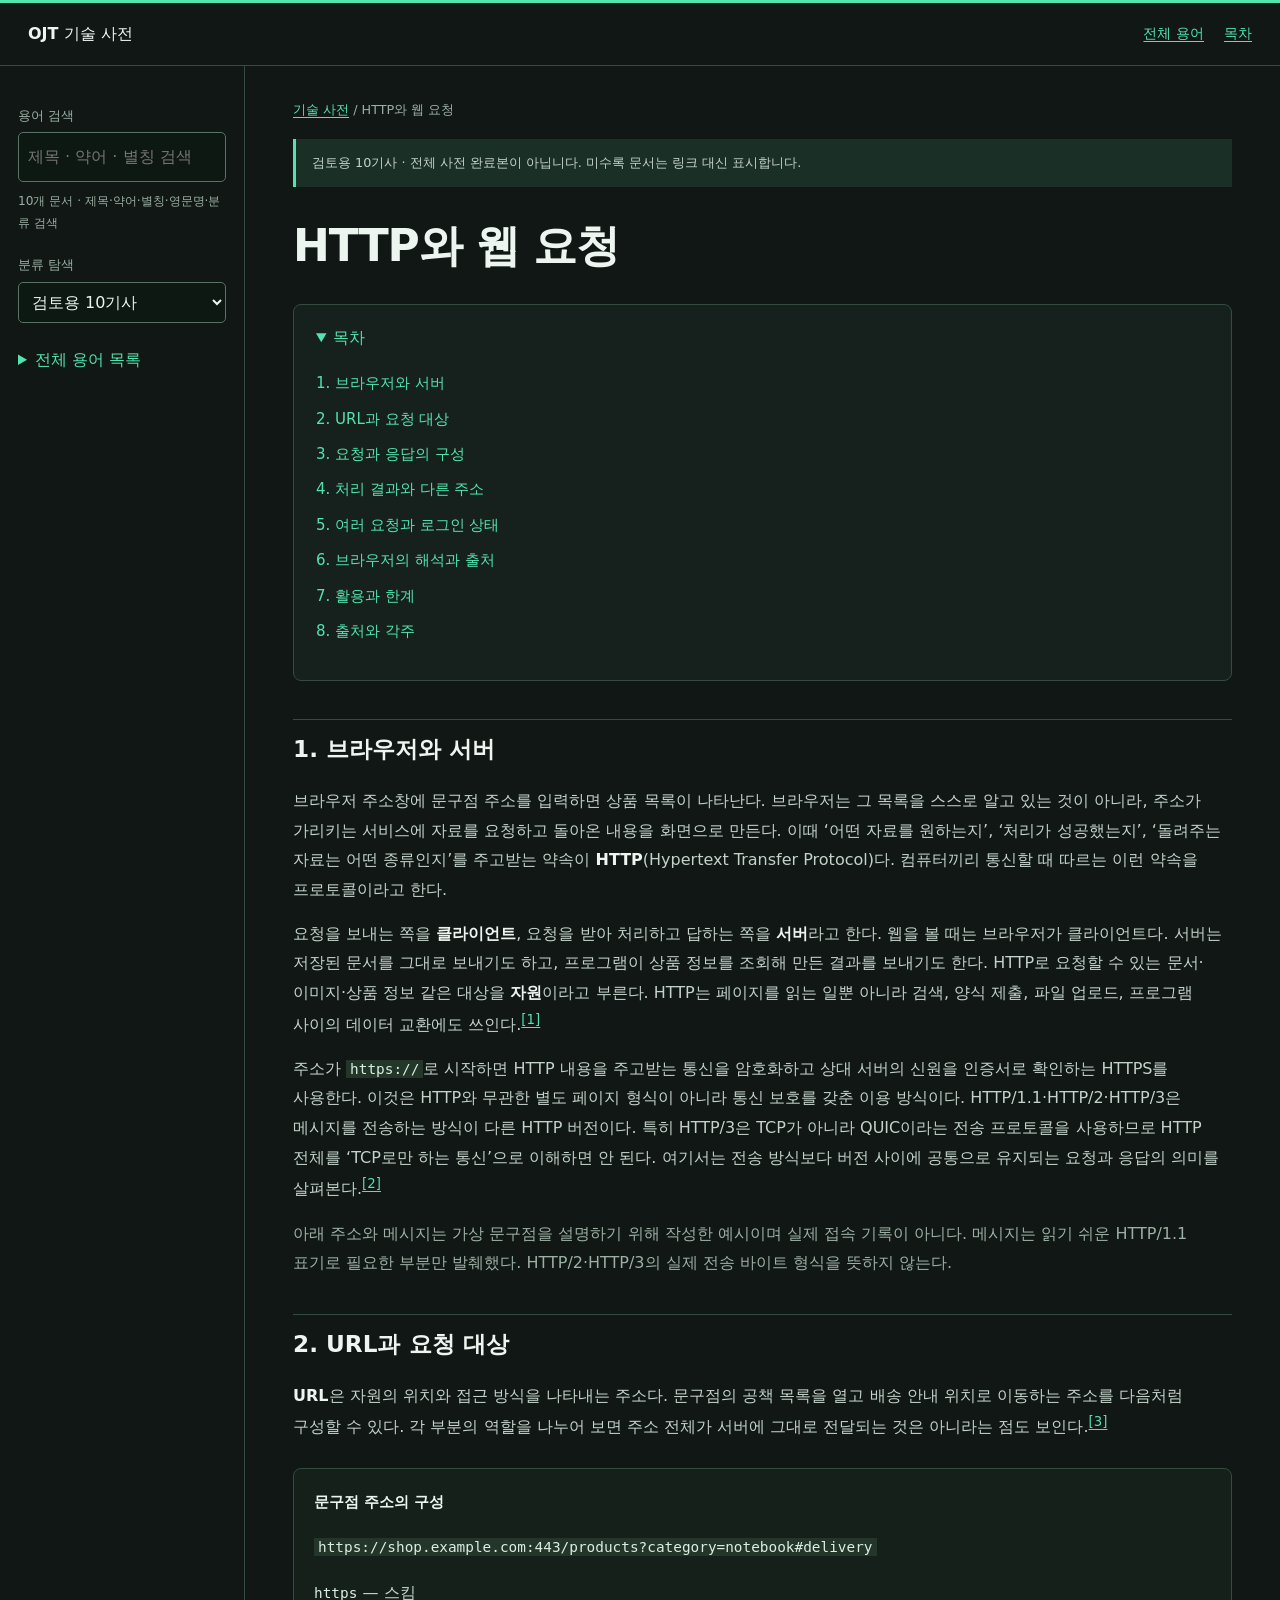
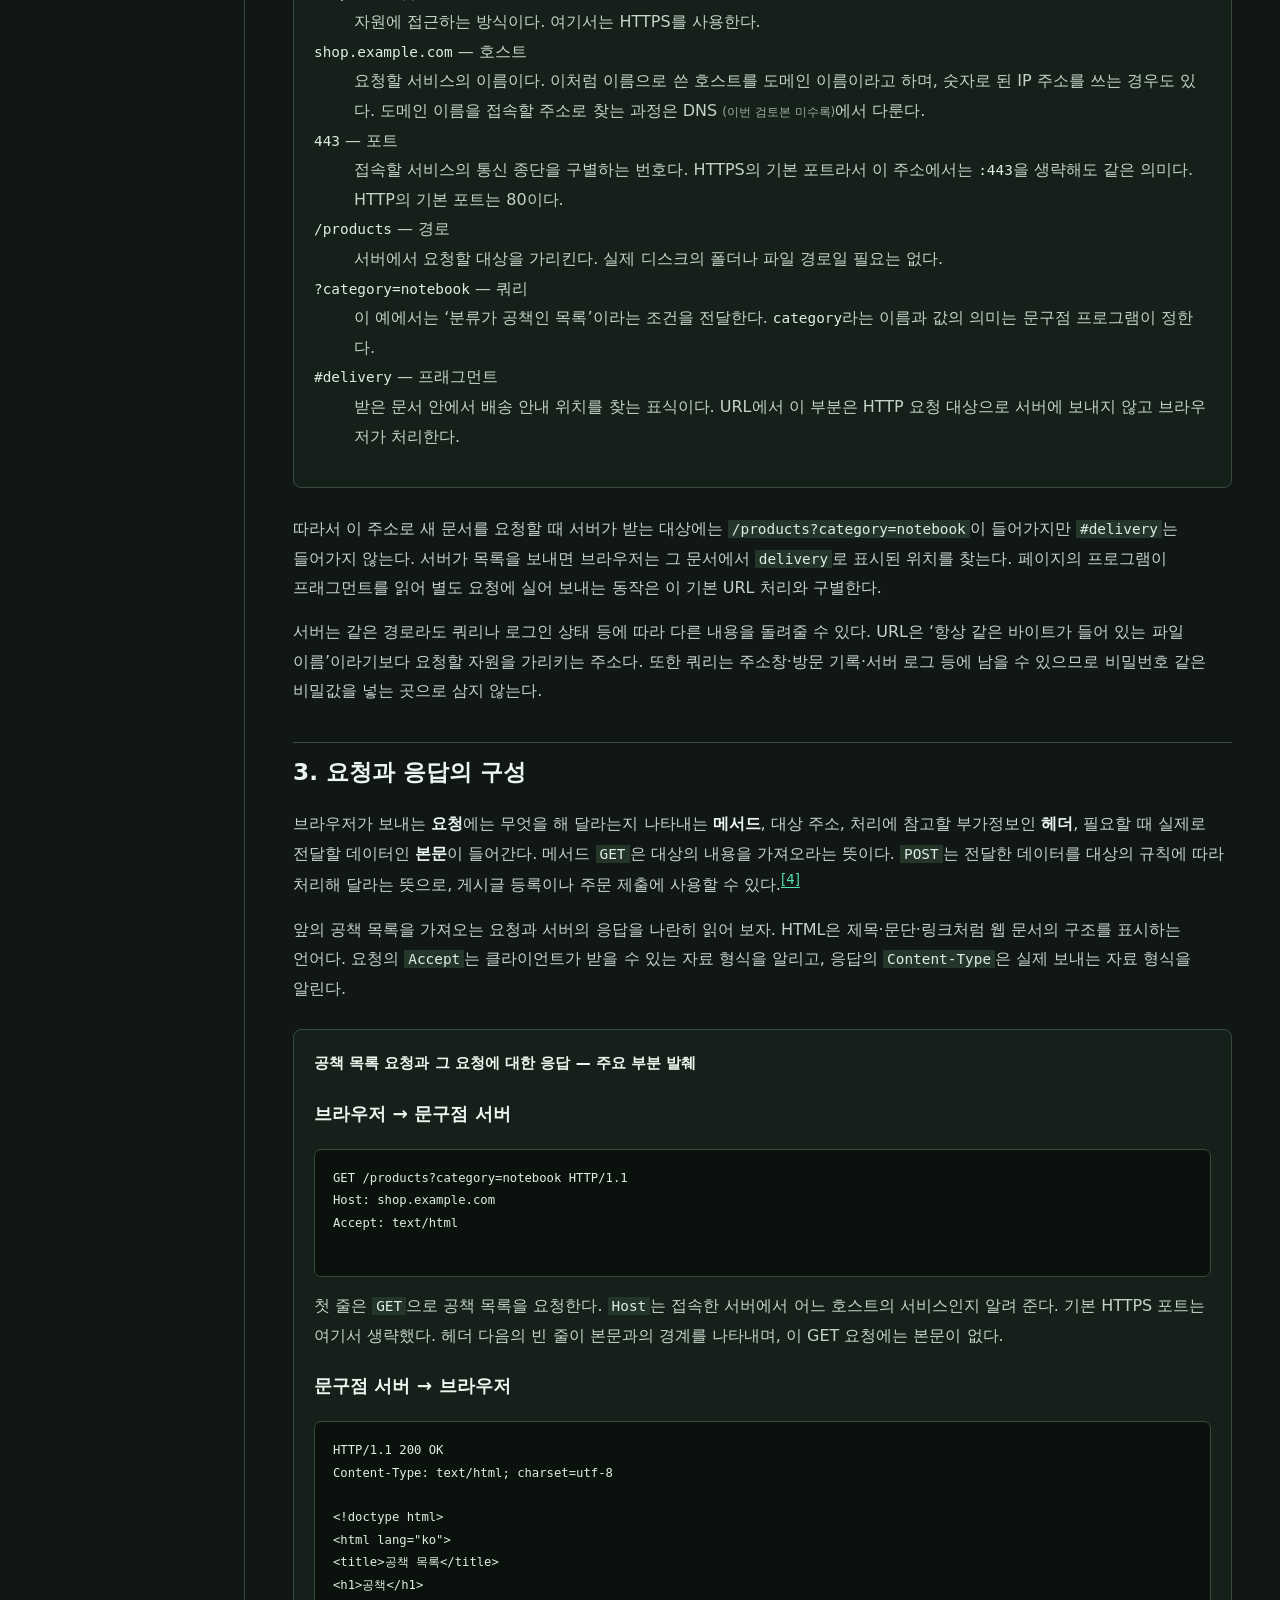
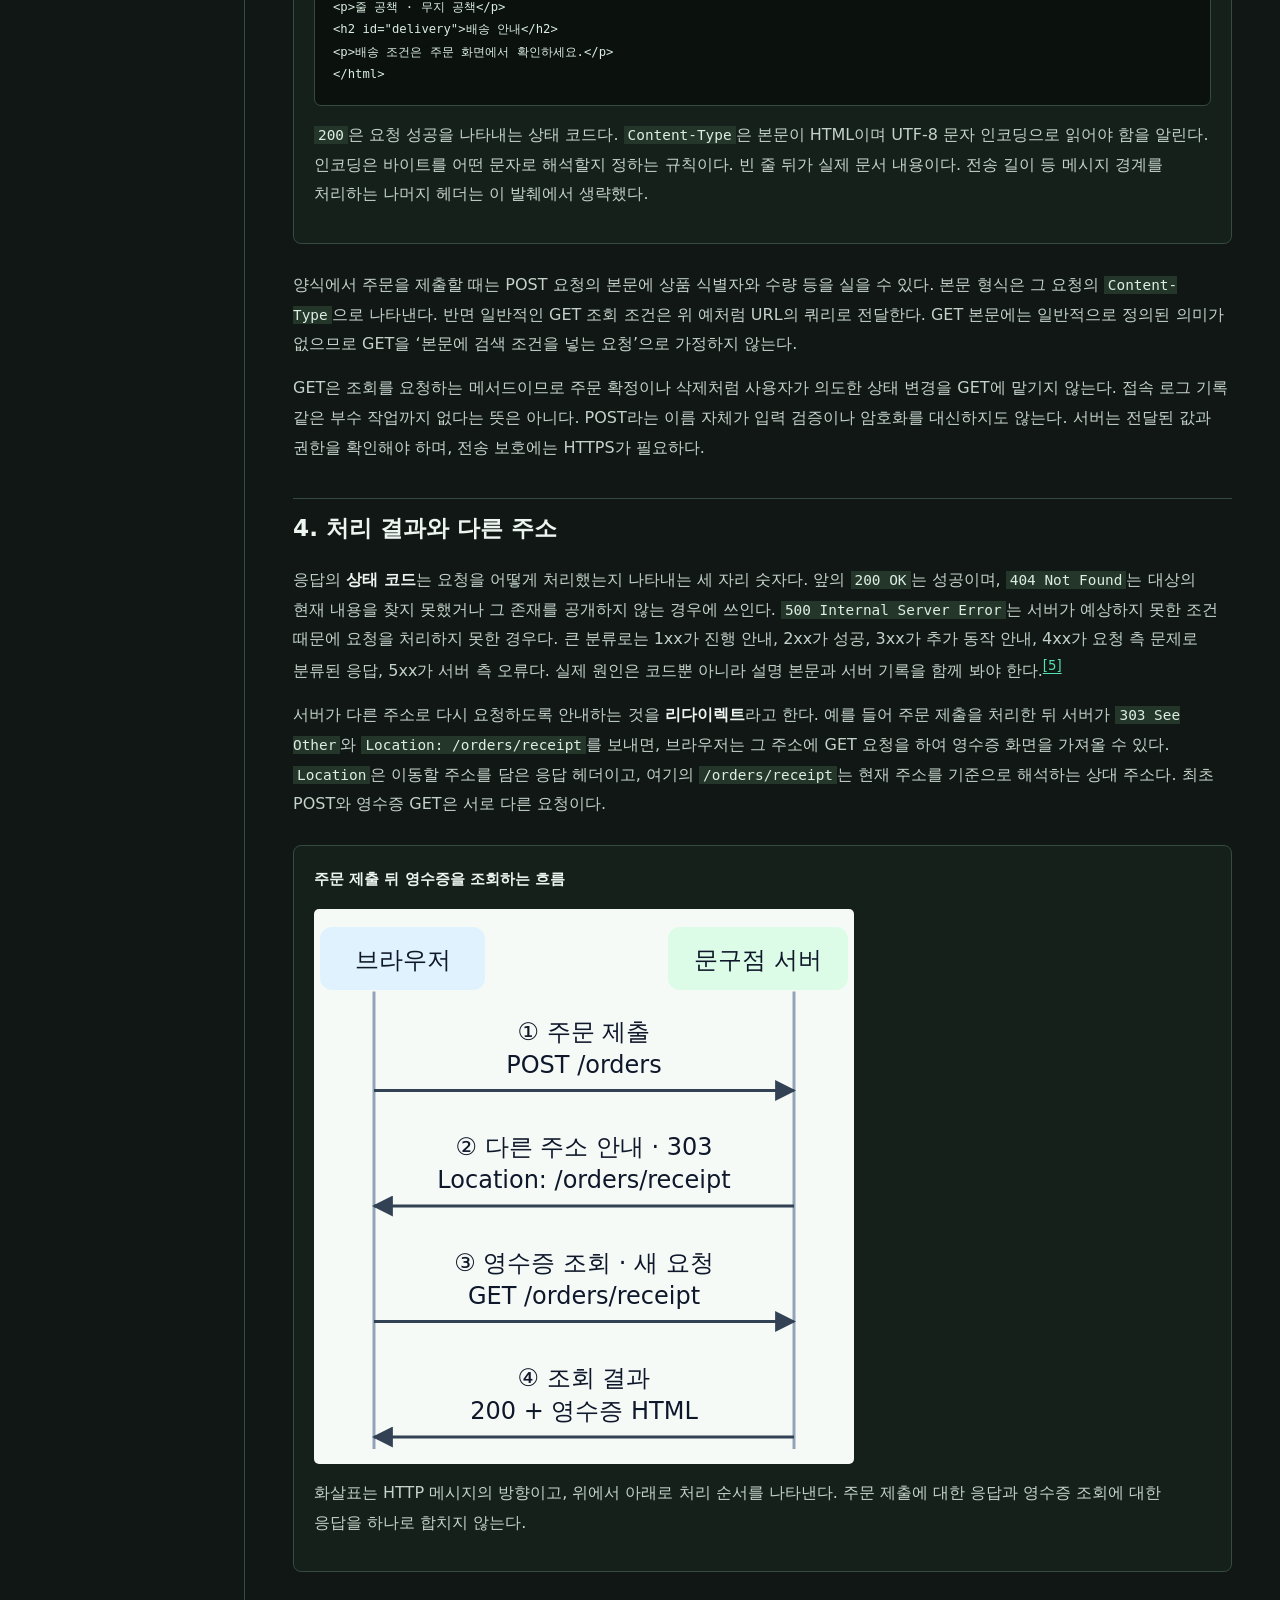
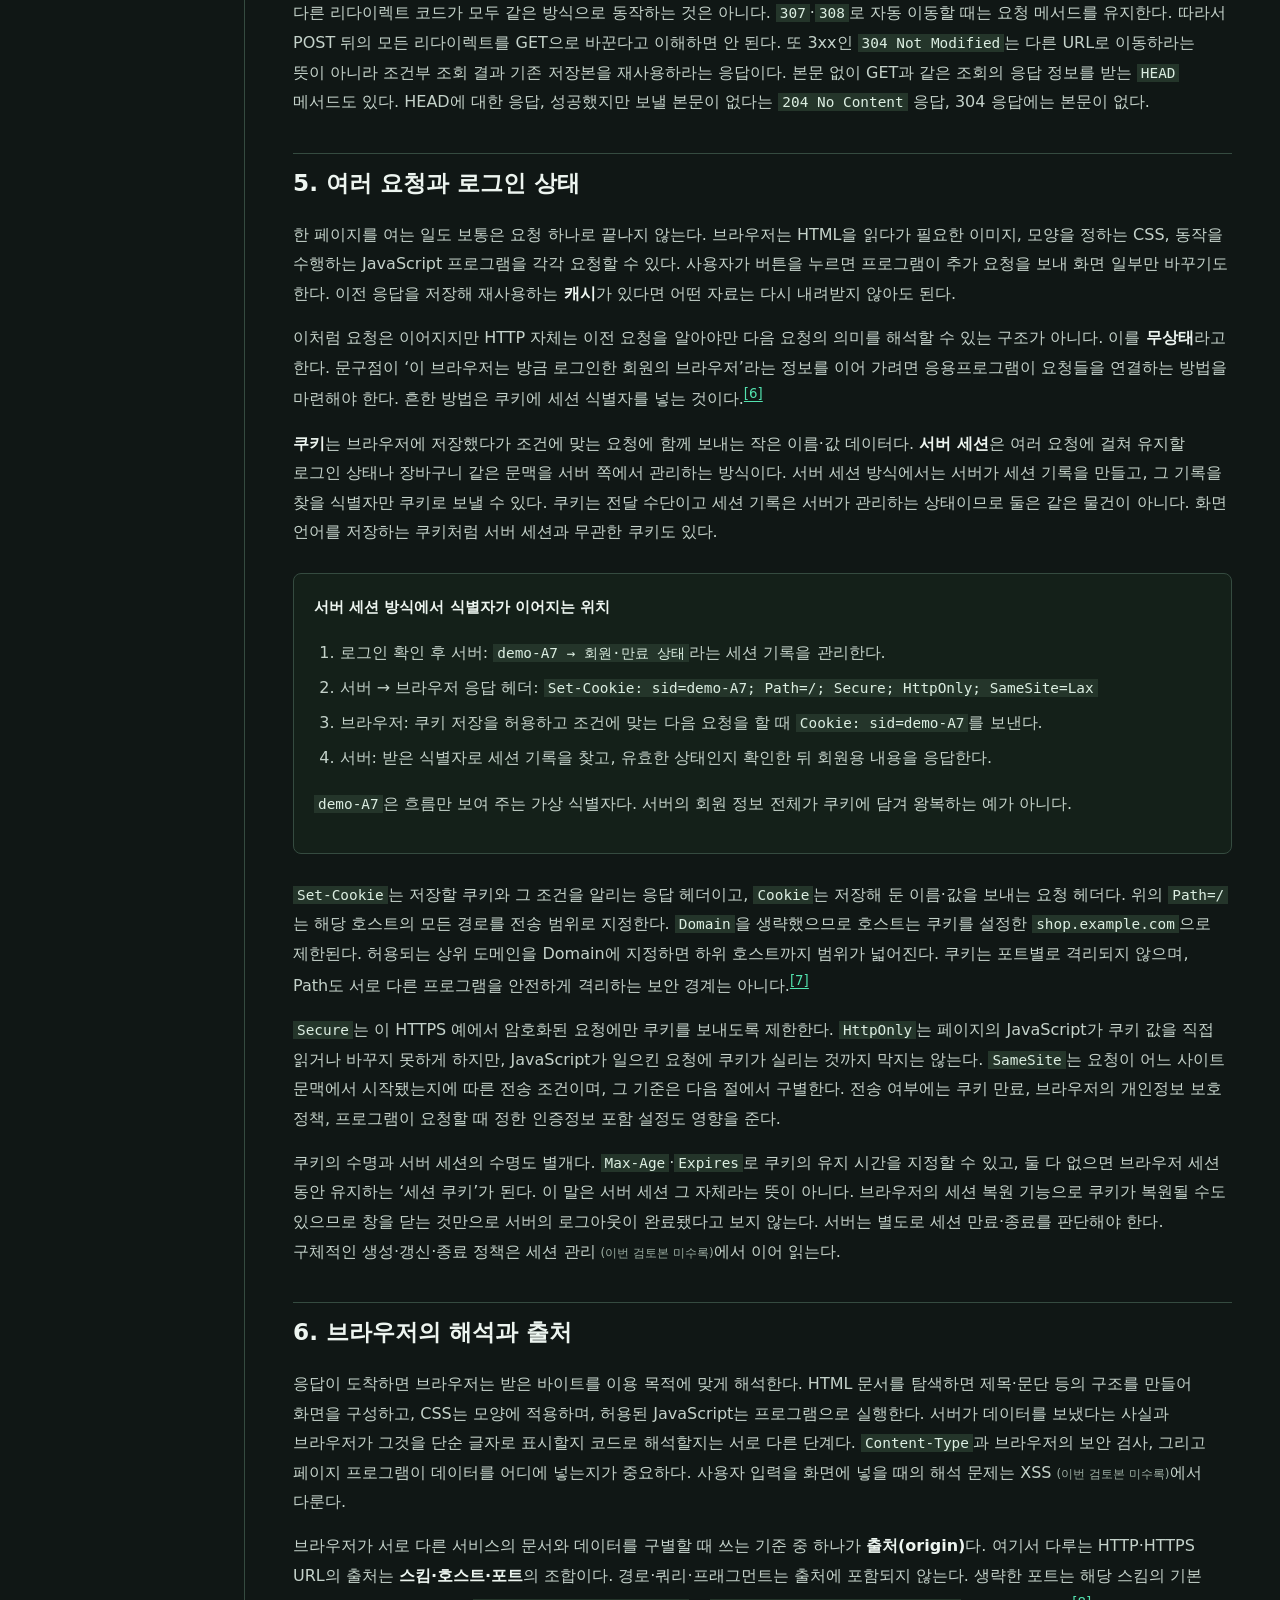
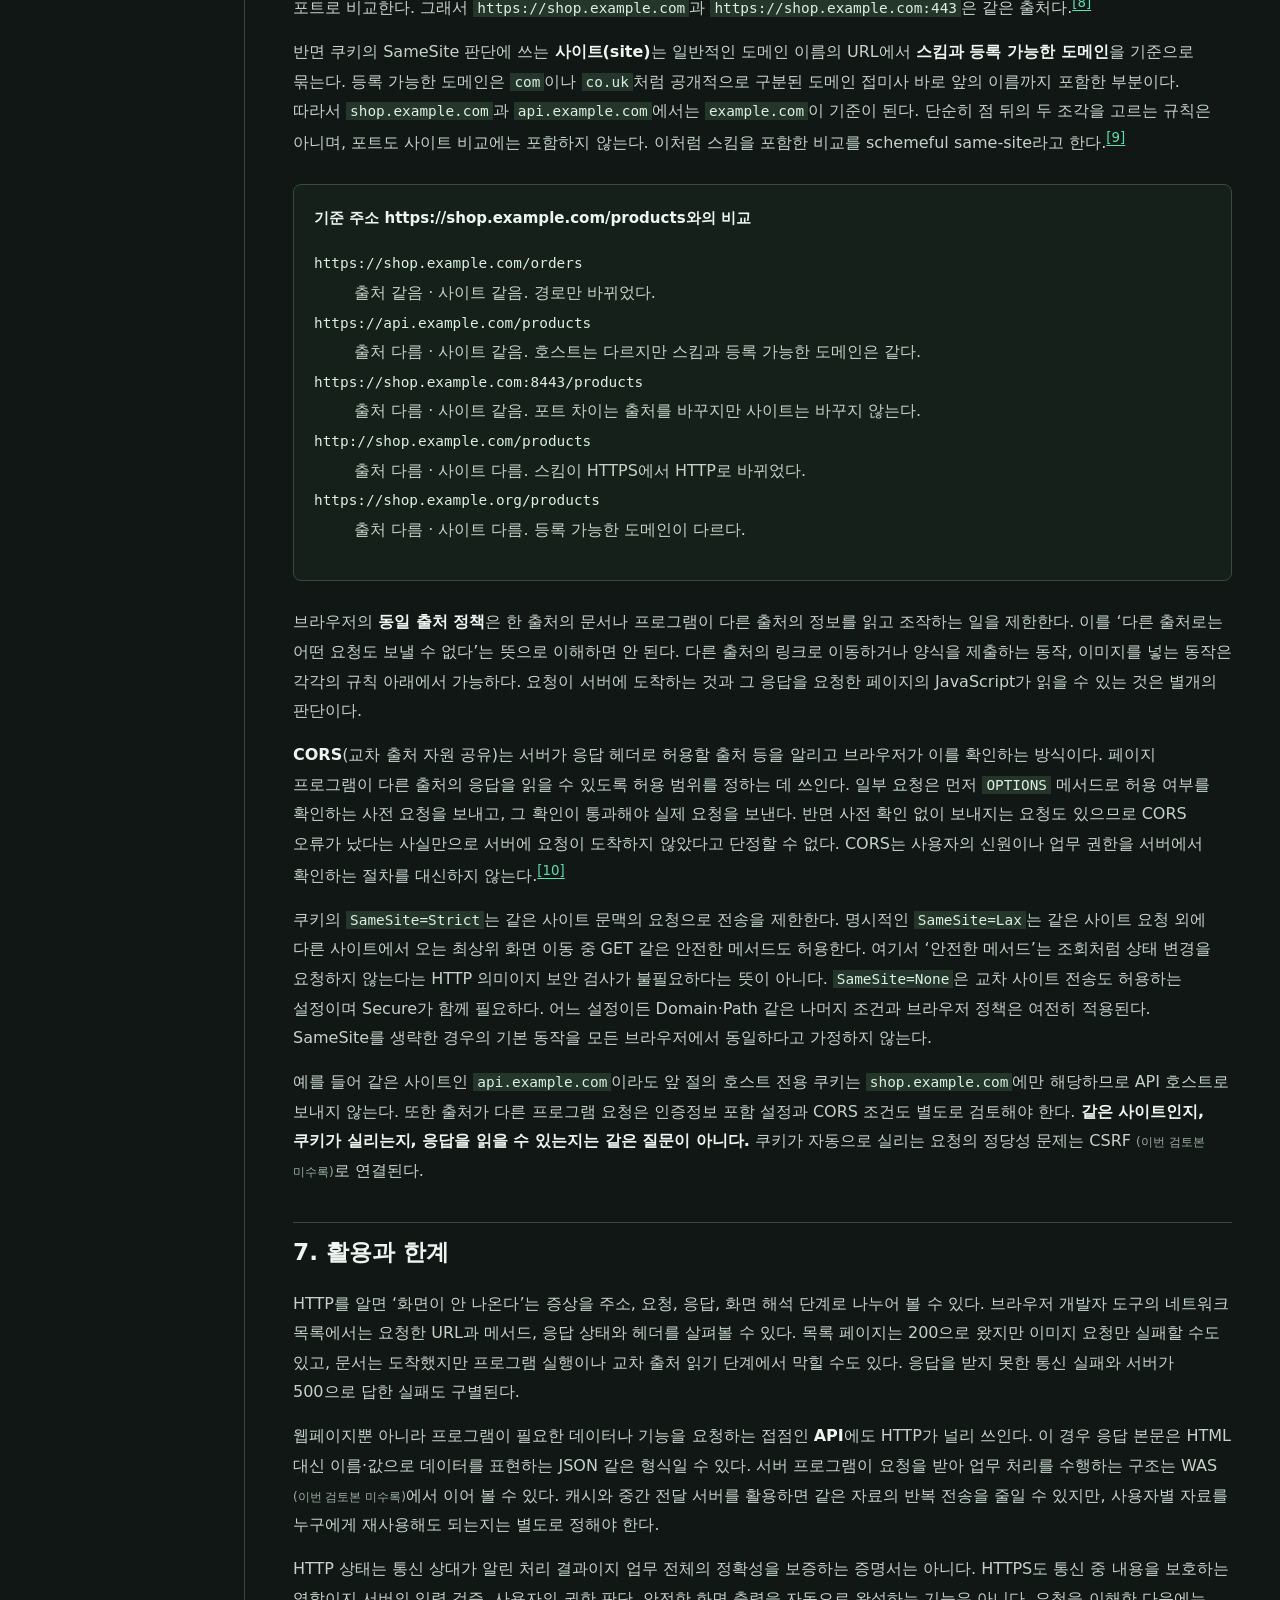
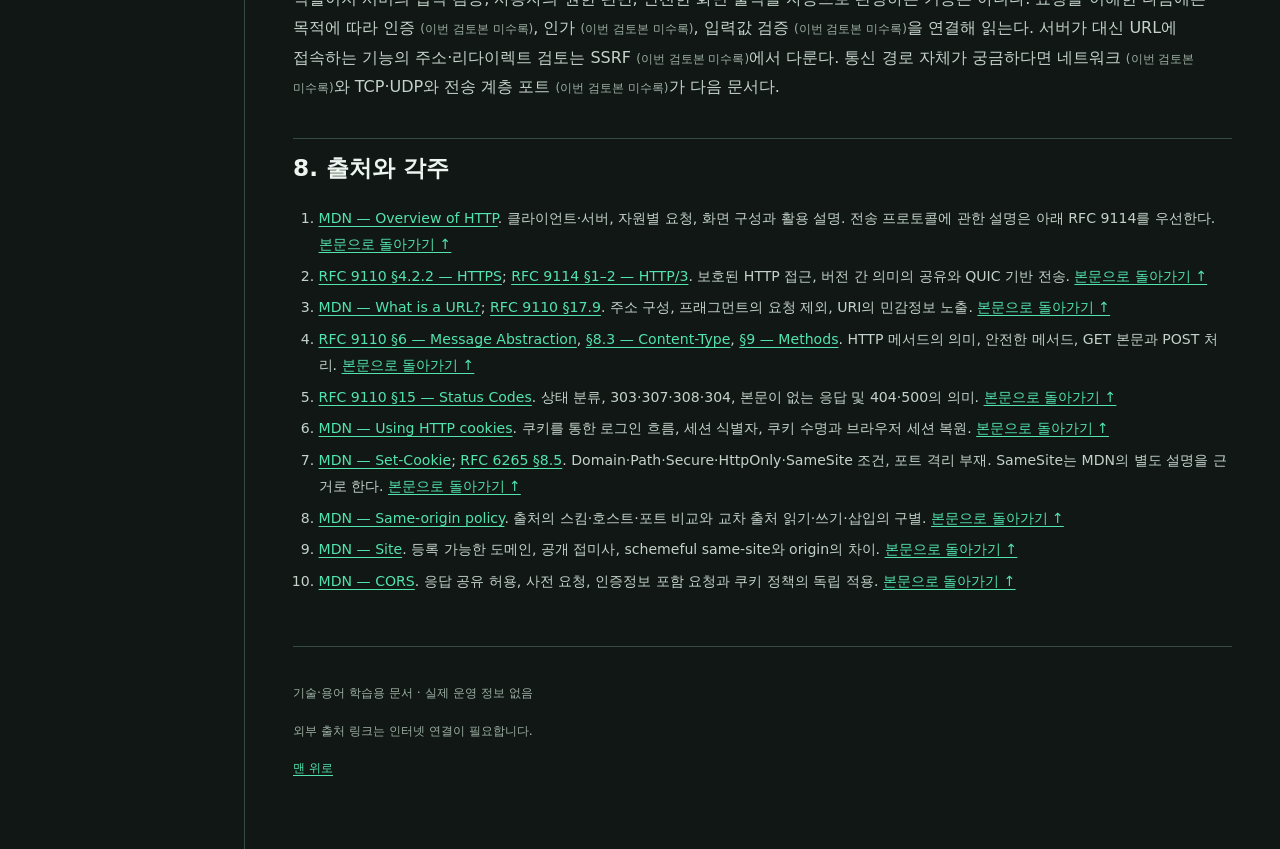
==== HTTP와_웹_요청.html @ a9ada1fe "Publish ten-article IT dictionary review pilot" ====
<!doctype html>
<html lang="ko"><head><meta charset="utf-8"><meta name="viewport" content="width=device-width, initial-scale=1"><meta name="description" content="검토용 10기사 HTML 눈검사"><title>HTTP와 웹 요청 · OJT 기술 사전</title><script src="assets/wiki.js" defer></script><script src="assets/footnotes.js" defer></script><script src="assets/reader-content.js" defer></script><link rel="stylesheet" href="assets/pilot.css"></head>
<body class="article-page"><a class="skip-link" href="#main">본문 바로가기</a>
<header class="site-header"><a class="site-brand" href="index.html">OJT <span>기술 사전</span></a><nav aria-label="상단"><a href="index.html">전체 용어</a><a href="#toc">목차</a></nav></header>
<div class="wiki-layout">
<aside id="term-sidebar" class="sidebar" aria-label="용어 탐색"><div class="nav-inner"><label for="wiki-search">용어 검색</label><input id="wiki-search" type="search" placeholder="제목 · 약어 · 별칭 검색" autocomplete="off" role="combobox" aria-autocomplete="list" aria-expanded="false" aria-controls="search-results" aria-describedby="search-status"><ul id="search-results" role="listbox" aria-label="검색 제안" hidden></ul><div class="search-status" id="search-status" role="status" aria-live="polite">10개 용어</div><label for="category-filter">분류 탐색</label><select id="category-filter"><option value="">검토용 10기사</option></select><details class="all-terms"><summary>전체 용어 목록</summary><nav aria-label="기술 용어 목록"><ol><li data-category="검토용 10기사" data-search="요구사항과 분석 모델 requirements_models"><a href="요구사항과_분석_모델.html">요구사항과 분석 모델</a></li><li data-category="검토용 10기사" data-search="사용자 화면 설계 ui_design"><a href="사용자_화면_설계.html">사용자 화면 설계</a></li><li data-category="검토용 10기사" data-search="자료구조와 알고리즘 선택 data_structures"><a href="자료구조와_알고리즘_선택.html">자료구조와 알고리즘 선택</a></li><li data-category="검토용 10기사" data-search="프로그래밍 언어와 기본 문법 programming_foundations"><a href="프로그래밍_언어와_기본_문법.html">프로그래밍 언어와 기본 문법</a></li><li data-category="검토용 10기사" data-search="소프트웨어 구조와 모듈 software_architecture"><a href="소프트웨어_구조와_모듈.html">소프트웨어 구조와 모듈</a></li><li data-category="검토용 10기사" data-search="객체지향과 설계 패턴 object_design"><a href="객체지향과_설계_패턴.html">객체지향과 설계 패턴</a></li><li data-category="검토용 10기사" data-search="관계형 데이터베이스 rdbms"><a href="관계형_데이터베이스.html">관계형 데이터베이스</a></li><li data-category="검토용 10기사" data-search="운영체제 operating_system"><a href="운영체제.html">운영체제</a></li><li data-category="검토용 10기사" data-search="HTTP와 웹 요청 http"><a href="HTTP와_웹_요청.html">HTTP와 웹 요청</a></li><li data-category="검토용 10기사" data-search="해싱 hashing"><a href="해싱.html">해싱</a></li></ol></nav></details></div></aside>
<main class="page" id="main" tabindex="-1"><nav class="breadcrumb" aria-label="현재 위치"><a href="index.html">기술 사전</a> / HTTP와 웹 요청</nav><p class="pilot-notice">검토용 10기사 · 전체 사전 완료본이 아닙니다. 미수록 문서는 링크 대신 표시합니다.</p><header class="article-header"><h1>HTTP와 웹 요청</h1></header><nav class="toc" id="toc" aria-label="이 문서의 목차"><details open><summary>목차</summary><ol class="numbered-toc"><li><a href="#definition">1. 브라우저와 서버</a></li><li><a href="#url">2. URL과 요청 대상</a></li><li><a href="#request-response">3. 요청과 응답의 구성</a></li><li><a href="#status-redirect">4. 처리 결과와 다른 주소</a></li><li><a href="#cookies-session">5. 여러 요청과 로그인 상태</a></li><li><a href="#browser-boundaries">6. 브라우저의 해석과 출처</a></li><li><a href="#uses-limits">7. 활용과 한계</a></li><li><a href="#references">8. 출처와 각주</a></li></ol></details></nav><section id="definition"><h2>1. 브라우저와 서버</h2>
<p>브라우저 주소창에 문구점 주소를 입력하면 상품 목록이 나타난다. 브라우저는 그 목록을 스스로 알고 있는 것이 아니라, 주소가 가리키는 서비스에 자료를 요청하고 돌아온 내용을 화면으로 만든다. 이때 ‘어떤 자료를 원하는지’, ‘처리가 성공했는지’, ‘돌려주는 자료는 어떤 종류인지’를 주고받는 약속이 <strong>HTTP</strong>(Hypertext Transfer Protocol)다. 컴퓨터끼리 통신할 때 따르는 이런 약속을 프로토콜이라고 한다.</p>
<p>요청을 보내는 쪽을 <strong>클라이언트</strong>, 요청을 받아 처리하고 답하는 쪽을 <strong>서버</strong>라고 한다. 웹을 볼 때는 브라우저가 클라이언트다. 서버는 저장된 문서를 그대로 보내기도 하고, 프로그램이 상품 정보를 조회해 만든 결과를 보내기도 한다. HTTP로 요청할 수 있는 문서·이미지·상품 정보 같은 대상을 <strong>자원</strong>이라고 부른다. HTTP는 페이지를 읽는 일뿐 아니라 검색, 양식 제출, 파일 업로드, 프로그램 사이의 데이터 교환에도 쓰인다.<sup><a id="cite1" href="#ref1" aria-label="각주 1">[1]</a></sup></p>
<p>주소가 <code>https://</code>로 시작하면 HTTP 내용을 주고받는 통신을 암호화하고 상대 서버의 신원을 인증서로 확인하는 HTTPS를 사용한다. 이것은 HTTP와 무관한 별도 페이지 형식이 아니라 통신 보호를 갖춘 이용 방식이다. HTTP/1.1·HTTP/2·HTTP/3은 메시지를 전송하는 방식이 다른 HTTP 버전이다. 특히 HTTP/3은 TCP가 아니라 QUIC이라는 전송 프로토콜을 사용하므로 HTTP 전체를 ‘TCP로만 하는 통신’으로 이해하면 안 된다. 여기서는 전송 방식보다 버전 사이에 공통으로 유지되는 요청과 응답의 의미를 살펴본다.<sup><a id="cite2" href="#ref2" aria-label="각주 2">[2]</a></sup></p>
<p class="small">아래 주소와 메시지는 가상 문구점을 설명하기 위해 작성한 예시이며 실제 접속 기록이 아니다. 메시지는 읽기 쉬운 HTTP/1.1 표기로 필요한 부분만 발췌했다. HTTP/2·HTTP/3의 실제 전송 바이트 형식을 뜻하지 않는다.</p>
</section>
<section id="url"><h2>2. URL과 요청 대상</h2>
<p><strong>URL</strong>은 자원의 위치와 접근 방식을 나타내는 주소다. 문구점의 공책 목록을 열고 배송 안내 위치로 이동하는 주소를 다음처럼 구성할 수 있다. 각 부분의 역할을 나누어 보면 주소 전체가 서버에 그대로 전달되는 것은 아니라는 점도 보인다.<sup><a id="cite3" href="#ref3" aria-label="각주 3">[3]</a></sup></p>
<figure id="visual-http-url" class="visual-learning"><figcaption>문구점 주소의 구성</figcaption>
<p><code>https://shop.example.com:443/products?category=notebook#delivery</code></p>
<dl><dt><code>https</code> — 스킴</dt><dd>자원에 접근하는 방식이다. 여기서는 HTTPS를 사용한다.</dd>
<dt><code>shop.example.com</code> — 호스트</dt><dd>요청할 서비스의 이름이다. 이처럼 이름으로 쓴 호스트를 도메인 이름이라고 하며, 숫자로 된 IP 주소를 쓰는 경우도 있다. 도메인 이름을 접속할 주소로 찾는 과정은 <span class="pilot-omitted">DNS <small>(이번 검토본 미수록)</small></span>에서 다룬다.</dd>
<dt><code>443</code> — 포트</dt><dd>접속할 서비스의 통신 종단을 구별하는 번호다. HTTPS의 기본 포트라서 이 주소에서는 <code>:443</code>을 생략해도 같은 의미다. HTTP의 기본 포트는 80이다.</dd>
<dt><code>/products</code> — 경로</dt><dd>서버에서 요청할 대상을 가리킨다. 실제 디스크의 폴더나 파일 경로일 필요는 없다.</dd>
<dt><code>?category=notebook</code> — 쿼리</dt><dd>이 예에서는 ‘분류가 공책인 목록’이라는 조건을 전달한다. <code>category</code>라는 이름과 값의 의미는 문구점 프로그램이 정한다.</dd>
<dt><code>#delivery</code> — 프래그먼트</dt><dd>받은 문서 안에서 배송 안내 위치를 찾는 표식이다. URL에서 이 부분은 HTTP 요청 대상으로 서버에 보내지 않고 브라우저가 처리한다.</dd></dl></figure>
<p>따라서 이 주소로 새 문서를 요청할 때 서버가 받는 대상에는 <code>/products?category=notebook</code>이 들어가지만 <code>#delivery</code>는 들어가지 않는다. 서버가 목록을 보내면 브라우저는 그 문서에서 <code>delivery</code>로 표시된 위치를 찾는다. 페이지의 프로그램이 프래그먼트를 읽어 별도 요청에 실어 보내는 동작은 이 기본 URL 처리와 구별한다.</p>
<p>서버는 같은 경로라도 쿼리나 로그인 상태 등에 따라 다른 내용을 돌려줄 수 있다. URL은 ‘항상 같은 바이트가 들어 있는 파일 이름’이라기보다 요청할 자원을 가리키는 주소다. 또한 쿼리는 주소창·방문 기록·서버 로그 등에 남을 수 있으므로 비밀번호 같은 비밀값을 넣는 곳으로 삼지 않는다.</p>
</section>
<section id="request-response"><h2>3. 요청과 응답의 구성</h2>
<p>브라우저가 보내는 <strong>요청</strong>에는 무엇을 해 달라는지 나타내는 <strong>메서드</strong>, 대상 주소, 처리에 참고할 부가정보인 <strong>헤더</strong>, 필요할 때 실제로 전달할 데이터인 <strong>본문</strong>이 들어간다. 메서드 <code>GET</code>은 대상의 내용을 가져오라는 뜻이다. <code>POST</code>는 전달한 데이터를 대상의 규칙에 따라 처리해 달라는 뜻으로, 게시글 등록이나 주문 제출에 사용할 수 있다.<sup><a id="cite4" href="#ref4" aria-label="각주 4">[4]</a></sup></p>
<p>앞의 공책 목록을 가져오는 요청과 서버의 응답을 나란히 읽어 보자. HTML은 제목·문단·링크처럼 웹 문서의 구조를 표시하는 언어다. 요청의 <code>Accept</code>는 클라이언트가 받을 수 있는 자료 형식을 알리고, 응답의 <code>Content-Type</code>은 실제 보내는 자료 형식을 알린다.</p>
<figure id="visual-http-messages" class="visual-learning"><figcaption>공책 목록 요청과 그 요청에 대한 응답 — 주요 부분 발췌</figcaption>
<h3>브라우저 → 문구점 서버</h3>
<pre><code>GET /products?category=notebook HTTP/1.1
Host: shop.example.com
Accept: text/html

</code></pre>
<p>첫 줄은 <code>GET</code>으로 공책 목록을 요청한다. <code>Host</code>는 접속한 서버에서 어느 호스트의 서비스인지 알려 준다. 기본 HTTPS 포트는 여기서 생략했다. 헤더 다음의 빈 줄이 본문과의 경계를 나타내며, 이 GET 요청에는 본문이 없다.</p>
<h3>문구점 서버 → 브라우저</h3>
<pre><code>HTTP/1.1 200 OK
Content-Type: text/html; charset=utf-8

&lt;!doctype html&gt;
&lt;html lang="ko"&gt;
&lt;title&gt;공책 목록&lt;/title&gt;
&lt;h1&gt;공책&lt;/h1&gt;
&lt;p&gt;줄 공책 · 무지 공책&lt;/p&gt;
&lt;h2 id="delivery"&gt;배송 안내&lt;/h2&gt;
&lt;p&gt;배송 조건은 주문 화면에서 확인하세요.&lt;/p&gt;
&lt;/html&gt;</code></pre>
<p><code>200</code>은 요청 성공을 나타내는 상태 코드다. <code>Content-Type</code>은 본문이 HTML이며 UTF-8 문자 인코딩으로 읽어야 함을 알린다. 인코딩은 바이트를 어떤 문자로 해석할지 정하는 규칙이다. 빈 줄 뒤가 실제 문서 내용이다. 전송 길이 등 메시지 경계를 처리하는 나머지 헤더는 이 발췌에서 생략했다.</p></figure>
<p>양식에서 주문을 제출할 때는 POST 요청의 본문에 상품 식별자와 수량 등을 실을 수 있다. 본문 형식은 그 요청의 <code>Content-Type</code>으로 나타낸다. 반면 일반적인 GET 조회 조건은 위 예처럼 URL의 쿼리로 전달한다. GET 본문에는 일반적으로 정의된 의미가 없으므로 GET을 ‘본문에 검색 조건을 넣는 요청’으로 가정하지 않는다.</p>
<p>GET은 조회를 요청하는 메서드이므로 주문 확정이나 삭제처럼 사용자가 의도한 상태 변경을 GET에 맡기지 않는다. 접속 로그 기록 같은 부수 작업까지 없다는 뜻은 아니다. POST라는 이름 자체가 입력 검증이나 암호화를 대신하지도 않는다. 서버는 전달된 값과 권한을 확인해야 하며, 전송 보호에는 HTTPS가 필요하다.</p>
</section>
<section id="status-redirect"><h2>4. 처리 결과와 다른 주소</h2>
<p>응답의 <strong>상태 코드</strong>는 요청을 어떻게 처리했는지 나타내는 세 자리 숫자다. 앞의 <code>200 OK</code>는 성공이며, <code>404 Not Found</code>는 대상의 현재 내용을 찾지 못했거나 그 존재를 공개하지 않는 경우에 쓰인다. <code>500 Internal Server Error</code>는 서버가 예상하지 못한 조건 때문에 요청을 처리하지 못한 경우다. 큰 분류로는 1xx가 진행 안내, 2xx가 성공, 3xx가 추가 동작 안내, 4xx가 요청 측 문제로 분류된 응답, 5xx가 서버 측 오류다. 실제 원인은 코드뿐 아니라 설명 본문과 서버 기록을 함께 봐야 한다.<sup><a id="cite5" href="#ref5" aria-label="각주 5">[5]</a></sup></p>
<p>서버가 다른 주소로 다시 요청하도록 안내하는 것을 <strong>리다이렉트</strong>라고 한다. 예를 들어 주문 제출을 처리한 뒤 서버가 <code>303 See Other</code>와 <code>Location: /orders/receipt</code>를 보내면, 브라우저는 그 주소에 GET 요청을 하여 영수증 화면을 가져올 수 있다. <code>Location</code>은 이동할 주소를 담은 응답 헤더이고, 여기의 <code>/orders/receipt</code>는 현재 주소를 기준으로 해석하는 상대 주소다. 최초 POST와 영수증 GET은 서로 다른 요청이다.</p>
<figure id="visual-http-redirect" class="visual-learning" aria-labelledby="http-flow-caption"><figcaption id="http-flow-caption">주문 제출 뒤 영수증을 조회하는 흐름</figcaption>
<svg viewBox="0 0 360 370" role="img" aria-labelledby="http-flow-title http-flow-desc" style="width:100%;height:auto;max-width:540px">
<title id="http-flow-title">브라우저와 문구점 서버 사이의 두 요청</title><desc id="http-flow-desc">위에서 아래 순서로 브라우저가 주문 POST를 보내고 서버가 303과 영수증 위치를 답한다. 브라우저가 영수증 GET을 새로 보내면 서버가 200과 영수증 HTML을 답한다.</desc>
<defs><marker id="http-arrow" viewBox="0 0 10 10" refX="9" refY="5" markerWidth="7" markerHeight="7" orient="auto-start-reverse"><path d="M 0 0 L 10 5 L 0 10 z" fill="#334155"/></marker></defs>
<rect x="4" y="12" width="110" height="42" rx="8" fill="#e0f2fe"/><rect x="236" y="12" width="120" height="42" rx="8" fill="#dcfce7"/>
<g font-family="sans-serif" font-size="16" fill="#0f172a" text-anchor="middle"><text x="59" y="39">브라우저</text><text x="296" y="39">문구점 서버</text></g>
<g stroke="#94a3b8" stroke-width="2"><path d="M40 55V360"/><path d="M320 55V360"/></g>
<g stroke="#334155" stroke-width="2" marker-end="url(#http-arrow)"><path d="M40 121H320"/><path d="M320 198H40"/><path d="M40 275H320"/><path d="M320 352H40"/></g>
<g font-family="sans-serif" font-size="16" text-anchor="middle" fill="#0f172a"><text x="180" y="87">① 주문 제출</text><text x="180" y="109">POST /orders</text><text x="180" y="164">② 다른 주소 안내 · 303</text><text x="180" y="186">Location: /orders/receipt</text><text x="180" y="241">③ 영수증 조회 · 새 요청</text><text x="180" y="263">GET /orders/receipt</text><text x="180" y="318">④ 조회 결과</text><text x="180" y="340">200 + 영수증 HTML</text></g></svg>
<p>화살표는 HTTP 메시지의 방향이고, 위에서 아래로 처리 순서를 나타낸다. 주문 제출에 대한 응답과 영수증 조회에 대한 응답을 하나로 합치지 않는다.</p></figure>
<p>다른 리다이렉트 코드가 모두 같은 방식으로 동작하는 것은 아니다. <code>307</code>·<code>308</code>로 자동 이동할 때는 요청 메서드를 유지한다. 따라서 POST 뒤의 모든 리다이렉트를 GET으로 바꾼다고 이해하면 안 된다. 또 3xx인 <code>304 Not Modified</code>는 다른 URL로 이동하라는 뜻이 아니라 조건부 조회 결과 기존 저장본을 재사용하라는 응답이다. 본문 없이 GET과 같은 조회의 응답 정보를 받는 <code>HEAD</code> 메서드도 있다. HEAD에 대한 응답, 성공했지만 보낼 본문이 없다는 <code>204 No Content</code> 응답, 304 응답에는 본문이 없다.</p>
</section>
<section id="cookies-session"><h2>5. 여러 요청과 로그인 상태</h2>
<p>한 페이지를 여는 일도 보통은 요청 하나로 끝나지 않는다. 브라우저는 HTML을 읽다가 필요한 이미지, 모양을 정하는 CSS, 동작을 수행하는 JavaScript 프로그램을 각각 요청할 수 있다. 사용자가 버튼을 누르면 프로그램이 추가 요청을 보내 화면 일부만 바꾸기도 한다. 이전 응답을 저장해 재사용하는 <strong>캐시</strong>가 있다면 어떤 자료는 다시 내려받지 않아도 된다.</p>
<p>이처럼 요청은 이어지지만 HTTP 자체는 이전 요청을 알아야만 다음 요청의 의미를 해석할 수 있는 구조가 아니다. 이를 <strong>무상태</strong>라고 한다. 문구점이 ‘이 브라우저는 방금 로그인한 회원의 브라우저’라는 정보를 이어 가려면 응용프로그램이 요청들을 연결하는 방법을 마련해야 한다. 흔한 방법은 쿠키에 세션 식별자를 넣는 것이다.<sup><a id="cite6" href="#ref6" aria-label="각주 6">[6]</a></sup></p>
<p><strong>쿠키</strong>는 브라우저에 저장했다가 조건에 맞는 요청에 함께 보내는 작은 이름·값 데이터다. <strong>서버 세션</strong>은 여러 요청에 걸쳐 유지할 로그인 상태나 장바구니 같은 문맥을 서버 쪽에서 관리하는 방식이다. 서버 세션 방식에서는 서버가 세션 기록을 만들고, 그 기록을 찾을 식별자만 쿠키로 보낼 수 있다. 쿠키는 전달 수단이고 세션 기록은 서버가 관리하는 상태이므로 둘은 같은 물건이 아니다. 화면 언어를 저장하는 쿠키처럼 서버 세션과 무관한 쿠키도 있다.</p>
<figure id="visual-http-session" class="visual-learning"><figcaption>서버 세션 방식에서 식별자가 이어지는 위치</figcaption>
<ol><li>로그인 확인 후 서버: <code>demo-A7 → 회원·만료 상태</code>라는 세션 기록을 관리한다.</li><li>서버 → 브라우저 응답 헤더: <code>Set-Cookie: sid=demo-A7; Path=/; Secure; HttpOnly; SameSite=Lax</code></li><li>브라우저: 쿠키 저장을 허용하고 조건에 맞는 다음 요청을 할 때 <code>Cookie: sid=demo-A7</code>를 보낸다.</li><li>서버: 받은 식별자로 세션 기록을 찾고, 유효한 상태인지 확인한 뒤 회원용 내용을 응답한다.</li></ol>
<p><code>demo-A7</code>은 흐름만 보여 주는 가상 식별자다. 서버의 회원 정보 전체가 쿠키에 담겨 왕복하는 예가 아니다.</p></figure>
<p><code>Set-Cookie</code>는 저장할 쿠키와 그 조건을 알리는 응답 헤더이고, <code>Cookie</code>는 저장해 둔 이름·값을 보내는 요청 헤더다. 위의 <code>Path=/</code>는 해당 호스트의 모든 경로를 전송 범위로 지정한다. <code>Domain</code>을 생략했으므로 호스트는 쿠키를 설정한 <code>shop.example.com</code>으로 제한된다. 허용되는 상위 도메인을 Domain에 지정하면 하위 호스트까지 범위가 넓어진다. 쿠키는 포트별로 격리되지 않으며, Path도 서로 다른 프로그램을 안전하게 격리하는 보안 경계는 아니다.<sup><a id="cite7" href="#ref7" aria-label="각주 7">[7]</a></sup></p>
<p><code>Secure</code>는 이 HTTPS 예에서 암호화된 요청에만 쿠키를 보내도록 제한한다. <code>HttpOnly</code>는 페이지의 JavaScript가 쿠키 값을 직접 읽거나 바꾸지 못하게 하지만, JavaScript가 일으킨 요청에 쿠키가 실리는 것까지 막지는 않는다. <code>SameSite</code>는 요청이 어느 사이트 문맥에서 시작됐는지에 따른 전송 조건이며, 그 기준은 다음 절에서 구별한다. 전송 여부에는 쿠키 만료, 브라우저의 개인정보 보호 정책, 프로그램이 요청할 때 정한 인증정보 포함 설정도 영향을 준다.</p>
<p>쿠키의 수명과 서버 세션의 수명도 별개다. <code>Max-Age</code>·<code>Expires</code>로 쿠키의 유지 시간을 지정할 수 있고, 둘 다 없으면 브라우저 세션 동안 유지하는 ‘세션 쿠키’가 된다. 이 말은 서버 세션 그 자체라는 뜻이 아니다. 브라우저의 세션 복원 기능으로 쿠키가 복원될 수도 있으므로 창을 닫는 것만으로 서버의 로그아웃이 완료됐다고 보지 않는다. 서버는 별도로 세션 만료·종료를 판단해야 한다. 구체적인 생성·갱신·종료 정책은 <span class="pilot-omitted">세션 관리 <small>(이번 검토본 미수록)</small></span>에서 이어 읽는다.</p>
</section>
<section id="browser-boundaries"><h2>6. 브라우저의 해석과 출처</h2>
<p>응답이 도착하면 브라우저는 받은 바이트를 이용 목적에 맞게 해석한다. HTML 문서를 탐색하면 제목·문단 등의 구조를 만들어 화면을 구성하고, CSS는 모양에 적용하며, 허용된 JavaScript는 프로그램으로 실행한다. 서버가 데이터를 보냈다는 사실과 브라우저가 그것을 단순 글자로 표시할지 코드로 해석할지는 서로 다른 단계다. <code>Content-Type</code>과 브라우저의 보안 검사, 그리고 페이지 프로그램이 데이터를 어디에 넣는지가 중요하다. 사용자 입력을 화면에 넣을 때의 해석 문제는 <span class="pilot-omitted">XSS <small>(이번 검토본 미수록)</small></span>에서 다룬다.</p>
<p>브라우저가 서로 다른 서비스의 문서와 데이터를 구별할 때 쓰는 기준 중 하나가 <strong>출처(origin)</strong>다. 여기서 다루는 HTTP·HTTPS URL의 출처는 <strong>스킴·호스트·포트</strong>의 조합이다. 경로·쿼리·프래그먼트는 출처에 포함되지 않는다. 생략한 포트는 해당 스킴의 기본 포트로 비교한다. 그래서 <code>https://shop.example.com</code>과 <code>https://shop.example.com:443</code>은 같은 출처다.<sup><a id="cite8" href="#ref8" aria-label="각주 8">[8]</a></sup></p>
<p>반면 쿠키의 SameSite 판단에 쓰는 <strong>사이트(site)</strong>는 일반적인 도메인 이름의 URL에서 <strong>스킴과 등록 가능한 도메인</strong>을 기준으로 묶는다. 등록 가능한 도메인은 <code>com</code>이나 <code>co.uk</code>처럼 공개적으로 구분된 도메인 접미사 바로 앞의 이름까지 포함한 부분이다. 따라서 <code>shop.example.com</code>과 <code>api.example.com</code>에서는 <code>example.com</code>이 기준이 된다. 단순히 점 뒤의 두 조각을 고르는 규칙은 아니며, 포트도 사이트 비교에는 포함하지 않는다. 이처럼 스킴을 포함한 비교를 schemeful same-site라고 한다.<sup><a id="cite9" href="#ref9" aria-label="각주 9">[9]</a></sup></p>
<figure id="visual-http-boundaries" class="visual-learning"><figcaption>기준 주소 https://shop.example.com/products와의 비교</figcaption>
<dl><dt><code>https://shop.example.com/orders</code></dt><dd>출처 같음 · 사이트 같음. 경로만 바뀌었다.</dd>
<dt><code>https://api.example.com/products</code></dt><dd>출처 다름 · 사이트 같음. 호스트는 다르지만 스킴과 등록 가능한 도메인은 같다.</dd>
<dt><code>https://shop.example.com:8443/products</code></dt><dd>출처 다름 · 사이트 같음. 포트 차이는 출처를 바꾸지만 사이트는 바꾸지 않는다.</dd>
<dt><code>http://shop.example.com/products</code></dt><dd>출처 다름 · 사이트 다름. 스킴이 HTTPS에서 HTTP로 바뀌었다.</dd>
<dt><code>https://shop.example.org/products</code></dt><dd>출처 다름 · 사이트 다름. 등록 가능한 도메인이 다르다.</dd></dl></figure>
<p>브라우저의 <strong>동일 출처 정책</strong>은 한 출처의 문서나 프로그램이 다른 출처의 정보를 읽고 조작하는 일을 제한한다. 이를 ‘다른 출처로는 어떤 요청도 보낼 수 없다’는 뜻으로 이해하면 안 된다. 다른 출처의 링크로 이동하거나 양식을 제출하는 동작, 이미지를 넣는 동작은 각각의 규칙 아래에서 가능하다. 요청이 서버에 도착하는 것과 그 응답을 요청한 페이지의 JavaScript가 읽을 수 있는 것은 별개의 판단이다.</p>
<p><strong>CORS</strong>(교차 출처 자원 공유)는 서버가 응답 헤더로 허용할 출처 등을 알리고 브라우저가 이를 확인하는 방식이다. 페이지 프로그램이 다른 출처의 응답을 읽을 수 있도록 허용 범위를 정하는 데 쓰인다. 일부 요청은 먼저 <code>OPTIONS</code> 메서드로 허용 여부를 확인하는 사전 요청을 보내고, 그 확인이 통과해야 실제 요청을 보낸다. 반면 사전 확인 없이 보내지는 요청도 있으므로 CORS 오류가 났다는 사실만으로 서버에 요청이 도착하지 않았다고 단정할 수 없다. CORS는 사용자의 신원이나 업무 권한을 서버에서 확인하는 절차를 대신하지 않는다.<sup><a id="cite10" href="#ref10" aria-label="각주 10">[10]</a></sup></p>
<p>쿠키의 <code>SameSite=Strict</code>는 같은 사이트 문맥의 요청으로 전송을 제한한다. 명시적인 <code>SameSite=Lax</code>는 같은 사이트 요청 외에 다른 사이트에서 오는 최상위 화면 이동 중 GET 같은 안전한 메서드도 허용한다. 여기서 ‘안전한 메서드’는 조회처럼 상태 변경을 요청하지 않는다는 HTTP 의미이지 보안 검사가 불필요하다는 뜻이 아니다. <code>SameSite=None</code>은 교차 사이트 전송도 허용하는 설정이며 Secure가 함께 필요하다. 어느 설정이든 Domain·Path 같은 나머지 조건과 브라우저 정책은 여전히 적용된다. SameSite를 생략한 경우의 기본 동작을 모든 브라우저에서 동일하다고 가정하지 않는다.</p>
<p>예를 들어 같은 사이트인 <code>api.example.com</code>이라도 앞 절의 호스트 전용 쿠키는 <code>shop.example.com</code>에만 해당하므로 API 호스트로 보내지 않는다. 또한 출처가 다른 프로그램 요청은 인증정보 포함 설정과 CORS 조건도 별도로 검토해야 한다. <strong>같은 사이트인지, 쿠키가 실리는지, 응답을 읽을 수 있는지는 같은 질문이 아니다.</strong> 쿠키가 자동으로 실리는 요청의 정당성 문제는 <span class="pilot-omitted">CSRF <small>(이번 검토본 미수록)</small></span>로 연결된다.</p>
</section>
<section id="uses-limits"><h2>7. 활용과 한계</h2>
<p>HTTP를 알면 ‘화면이 안 나온다’는 증상을 주소, 요청, 응답, 화면 해석 단계로 나누어 볼 수 있다. 브라우저 개발자 도구의 네트워크 목록에서는 요청한 URL과 메서드, 응답 상태와 헤더를 살펴볼 수 있다. 목록 페이지는 200으로 왔지만 이미지 요청만 실패할 수도 있고, 문서는 도착했지만 프로그램 실행이나 교차 출처 읽기 단계에서 막힐 수도 있다. 응답을 받지 못한 통신 실패와 서버가 500으로 답한 실패도 구별된다.</p>
<p>웹페이지뿐 아니라 프로그램이 필요한 데이터나 기능을 요청하는 접점인 <strong>API</strong>에도 HTTP가 널리 쓰인다. 이 경우 응답 본문은 HTML 대신 이름·값으로 데이터를 표현하는 JSON 같은 형식일 수 있다. 서버 프로그램이 요청을 받아 업무 처리를 수행하는 구조는 <span class="pilot-omitted">WAS <small>(이번 검토본 미수록)</small></span>에서 이어 볼 수 있다. 캐시와 중간 전달 서버를 활용하면 같은 자료의 반복 전송을 줄일 수 있지만, 사용자별 자료를 누구에게 재사용해도 되는지는 별도로 정해야 한다.</p>
<p>HTTP 상태는 통신 상대가 알린 처리 결과이지 업무 전체의 정확성을 보증하는 증명서는 아니다. HTTPS도 통신 중 내용을 보호하는 역할이지 서버의 입력 검증, 사용자의 권한 판단, 안전한 화면 출력을 자동으로 완성하는 기능은 아니다. 요청을 이해한 다음에는 목적에 따라 <span class="pilot-omitted">인증 <small>(이번 검토본 미수록)</small></span>, <span class="pilot-omitted">인가 <small>(이번 검토본 미수록)</small></span>, <span class="pilot-omitted">입력값 검증 <small>(이번 검토본 미수록)</small></span>을 연결해 읽는다. 서버가 대신 URL에 접속하는 기능의 주소·리다이렉트 검토는 <span class="pilot-omitted">SSRF <small>(이번 검토본 미수록)</small></span>에서 다룬다. 통신 경로 자체가 궁금하다면 <span class="pilot-omitted">네트워크 <small>(이번 검토본 미수록)</small></span>와 <span class="pilot-omitted">TCP·UDP와 전송 계층 포트 <small>(이번 검토본 미수록)</small></span>가 다음 문서다.</p>
</section>
<section id="references"><h2>8. 출처와 각주</h2><ol class="refs">
<li id="ref1"><a href="https://developer.mozilla.org/en-US/docs/Web/HTTP/Guides/Overview">MDN — Overview of HTTP</a>. 클라이언트·서버, 자원별 요청, 화면 구성과 활용 설명. 전송 프로토콜에 관한 설명은 아래 RFC 9114를 우선한다. <a href="#cite1" aria-label="본문 각주 1로 돌아가기">본문으로 돌아가기 ↑</a></li>
<li id="ref2"><a href="https://www.rfc-editor.org/rfc/rfc9110.html#section-4.2.2">RFC 9110 §4.2.2 — HTTPS</a>; <a href="https://www.rfc-editor.org/rfc/rfc9114.html#section-1">RFC 9114 §1–2 — HTTP/3</a>. 보호된 HTTP 접근, 버전 간 의미의 공유와 QUIC 기반 전송. <a href="#cite2" aria-label="본문 각주 2로 돌아가기">본문으로 돌아가기 ↑</a></li>
<li id="ref3"><a href="https://developer.mozilla.org/en-US/docs/Learn_web_development/Howto/Web_mechanics/What_is_a_URL">MDN — What is a URL?</a>; <a href="https://www.rfc-editor.org/rfc/rfc9110.html#section-17.9">RFC 9110 §17.9</a>. 주소 구성, 프래그먼트의 요청 제외, URI의 민감정보 노출. <a href="#cite3" aria-label="본문 각주 3로 돌아가기">본문으로 돌아가기 ↑</a></li>
<li id="ref4"><a href="https://www.rfc-editor.org/rfc/rfc9110.html#section-6">RFC 9110 §6 — Message Abstraction</a>, <a href="https://www.rfc-editor.org/rfc/rfc9110.html#section-8.3">§8.3 — Content-Type</a>, <a href="https://www.rfc-editor.org/rfc/rfc9110.html#section-9">§9 — Methods</a>. HTTP 메서드의 의미, 안전한 메서드, GET 본문과 POST 처리. <a href="#cite4" aria-label="본문 각주 4로 돌아가기">본문으로 돌아가기 ↑</a></li>
<li id="ref5"><a href="https://www.rfc-editor.org/rfc/rfc9110.html#section-15">RFC 9110 §15 — Status Codes</a>. 상태 분류, 303·307·308·304, 본문이 없는 응답 및 404·500의 의미. <a href="#cite5" aria-label="본문 각주 5로 돌아가기">본문으로 돌아가기 ↑</a></li>
<li id="ref6"><a href="https://developer.mozilla.org/en-US/docs/Web/HTTP/Guides/Cookies">MDN — Using HTTP cookies</a>. 쿠키를 통한 로그인 흐름, 세션 식별자, 쿠키 수명과 브라우저 세션 복원. <a href="#cite6" aria-label="본문 각주 6로 돌아가기">본문으로 돌아가기 ↑</a></li>
<li id="ref7"><a href="https://developer.mozilla.org/en-US/docs/Web/HTTP/Reference/Headers/Set-Cookie">MDN — Set-Cookie</a>; <a href="https://www.rfc-editor.org/rfc/rfc6265#section-8.5">RFC 6265 §8.5</a>. Domain·Path·Secure·HttpOnly·SameSite 조건, 포트 격리 부재. SameSite는 MDN의 별도 설명을 근거로 한다. <a href="#cite7" aria-label="본문 각주 7로 돌아가기">본문으로 돌아가기 ↑</a></li>
<li id="ref8"><a href="https://developer.mozilla.org/en-US/docs/Web/Security/Defenses/Same-origin_policy">MDN — Same-origin policy</a>. 출처의 스킴·호스트·포트 비교와 교차 출처 읽기·쓰기·삽입의 구별. <a href="#cite8" aria-label="본문 각주 8로 돌아가기">본문으로 돌아가기 ↑</a></li>
<li id="ref9"><a href="https://developer.mozilla.org/en-US/docs/Glossary/Site">MDN — Site</a>. 등록 가능한 도메인, 공개 접미사, schemeful same-site와 origin의 차이. <a href="#cite9" aria-label="본문 각주 9로 돌아가기">본문으로 돌아가기 ↑</a></li>
<li id="ref10"><a href="https://developer.mozilla.org/en-US/docs/Web/HTTP/Guides/CORS">MDN — CORS</a>. 응답 공유 허용, 사전 요청, 인증정보 포함 요청과 쿠키 정책의 독립 적용. <a href="#cite10" aria-label="본문 각주 10로 돌아가기">본문으로 돌아가기 ↑</a></li>
</ol></section>
<footer class="site-footer"><p>기술·용어 학습용 문서 · 실제 운영 정보 없음</p><p>외부 출처 링크는 인터넷 연결이 필요합니다.</p><a href="#main">맨 위로</a></footer></main></div><div class="footnote-preview" id="footnote-preview" role="dialog" aria-label="각주 미리보기" hidden>
  <div class="footnote-preview-header"><strong id="footnote-preview-label"></strong><button type="button" aria-label="각주 미리보기 닫기">닫기</button></div>
  <div id="footnote-preview-content"></div>
</div></body></html>
---- assets/pilot.css ----
/* Independently authored for the ten-article pilot. No upstream CSS copied. */
:root{color-scheme:dark;--bg:#101715;--panel:#16211d;--ink:#edf5f0;--text:#c4d2ca;--muted:#9dafA4;--accent:#53e3af;--line:#354b40;--soft:#1a3026}
*{box-sizing:border-box}html{scroll-padding-top:85px}body{margin:0;background:var(--bg);color:var(--text);font:16px/1.85 system-ui,-apple-system,"Noto Sans KR",sans-serif;overflow-wrap:anywhere}a{color:var(--accent);text-underline-offset:.22em}a:hover{text-decoration-thickness:2px}a:focus-visible,button:focus-visible,input:focus-visible,select:focus-visible,summary:focus-visible{outline:3px solid #ffdf88;outline-offset:4px}button,input,select{font:inherit}button{cursor:pointer}h1,h2,h3,h4,strong{color:var(--ink)}h1{font-size:clamp(1.8rem,3.6vw,2.75rem);line-height:1.3;letter-spacing:-.025em}h2{font-size:1.45rem;line-height:1.5;margin:0 0 1.2rem}h3{font-size:1.15rem}p{margin:.9rem 0;word-break:keep-all;overflow-wrap:anywhere}ul,ol{padding-left:1.6rem}li{margin:.35rem 0}small,.small,.revision,.subtitle{color:var(--muted)}.skip-link{position:absolute;top:-100px;left:12px;z-index:300;background:var(--panel);padding:10px}.skip-link:focus{top:8px}.site-header{display:flex;justify-content:space-between;align-items:center;gap:20px;padding:16px 28px;border-top:3px solid var(--accent);border-bottom:1px solid var(--line);background:var(--bg)}.site-brand{font-weight:800;text-decoration:none;color:var(--ink)}.site-brand span{font-weight:450}.site-header nav{display:flex;gap:20px;font-size:.9rem}.wiki-layout{max-width:1500px;margin:auto;display:grid;grid-template-columns:245px minmax(0,1fr)}.sidebar{padding:26px 18px;border-right:1px solid var(--line);min-width:0}.nav-inner{position:sticky;top:20px}.sidebar label{display:block;font-size:.8rem;margin:12px 0 5px;color:var(--muted)}input,select{width:100%;background:#0e1812;border:1px solid #587264;border-radius:5px;padding:9px;color:var(--ink);min-width:0}.search-status{font-size:.76rem;color:var(--muted);margin:8px 0 18px}.all-terms{margin-top:22px}.all-terms ol{list-style:none;padding:0}.all-terms a{display:block;padding:7px 2px;text-decoration:none;font-size:.9rem}.all-terms li{border-bottom:1px solid var(--line)}summary{cursor:pointer;color:var(--accent)}#search-results{list-style:none;padding:8px;margin:0;background:var(--panel);border:1px solid var(--line)}#search-results a{display:block;padding:6px}#search-results [aria-selected="true"]{background:#2d4a3b}.page{width:100%;max-width:1060px;padding:32px 48px 70px;min-width:0}.breadcrumb{font-size:.8rem;margin-bottom:18px;color:var(--muted)}.pilot-notice{font-size:.8rem;background:var(--soft);border-left:3px solid var(--accent);padding:12px 16px;margin-bottom:30px}.pilot-omitted small{font-size:.75em}.toc{border:1px solid var(--line);border-radius:8px;padding:18px 22px;margin:24px 0 38px;background:var(--panel)}.toc ol{list-style:none;padding:0}.toc a{text-decoration:none;font-size:.94rem}.toc-return{font-size:.7rem;font-weight:400;white-space:nowrap}main section{margin:36px 0;padding-top:12px;border-top:1px solid var(--line)}figure{margin:26px 0;padding:20px;border:1px solid var(--line);border-radius:8px;background:#142019;min-width:0}figcaption{font-weight:650;color:var(--ink);font-size:.94rem;margin-bottom:15px}figure svg{display:block;width:100%;height:auto;background:#f5faf7;border-radius:5px}svg text{font-family:system-ui,sans-serif}table{border-collapse:collapse;width:100%;font-size:.92rem;margin:16px 0;table-layout:fixed}th,td{padding:11px 12px;text-align:left;vertical-align:top;border:1px solid #496251;word-break:normal;overflow-wrap:anywhere}th{background:#223e2e;color:var(--ink)}.table-wrap,.table-scroll{overflow-x:auto;max-width:100%}pre{white-space:pre;overflow:auto;max-width:100%;padding:18px;border:1px solid var(--line);background:#0b120e;border-radius:7px;font-size:.85rem;line-height:1.65}code{font-family:ui-monospace,"DejaVu Sans Mono",monospace;color:#dceee2;font-size:.9em}p code,li code,td code{padding:1px 4px;background:#24352a}blockquote,.note,.callout{border-left:3px solid var(--accent);padding:10px 18px;margin:20px 0;background:var(--panel)}.refs{font-size:.88rem}.site-footer{margin-top:52px;padding-top:20px;border-top:1px solid var(--line);font-size:.78rem;color:var(--muted)}.footnote-preview{position:fixed;z-index:200;width:min(520px,calc(100vw - 24px));max-height:70vh;overflow:auto;padding:16px;background:#203729;border:1px solid var(--accent);border-radius:8px;box-shadow:0 12px 40px #0009;font-size:.9rem}.footnote-preview-header{display:flex;justify-content:space-between;gap:12px;align-items:center;margin-bottom:10px}.footnote-preview button{background:#0e1e14;color:var(--ink);border:1px solid #769984;border-radius:4px;padding:5px 12px}[hidden]{display:none!important}.wiki-grid{display:grid;grid-template-columns:repeat(auto-fit,minmax(min(100%,250px),1fr));gap:18px}.wiki-card{padding:20px;background:var(--panel);border:1px solid var(--line);border-radius:8px}.wiki-card h3{margin:0}.wiki-card a{text-decoration:none}.eyebrow{color:var(--accent);letter-spacing:.12em;font-size:.72rem}.wireframe{border:1px dashed #789b87;padding:18px;background:#1b3022}.vl-cell-label{display:none}.legend,.figure-note{font-size:.82rem}
@media(max-width:760px){.site-header{padding:13px 16px;gap:10px}.site-header nav{gap:12px;font-size:.75rem}.site-brand{font-size:.94rem}.wiki-layout{display:block}.sidebar{padding:16px;border-right:0;border-bottom:1px solid var(--line)}.nav-inner{position:static}.sidebar label{margin-top:5px}.all-terms{margin-top:12px}.all-terms ol{max-height:280px;overflow:auto}.search-status{margin-bottom:8px}.page{padding:24px 18px 50px}h2{font-size:1.3rem}figure{padding:13px;margin:22px 0}table{font-size:.81rem}th,td{padding:7px 5px}.toc{padding:15px}pre{padding:12px;font-size:.76rem}.vl-typed .vl-responsive thead{display:none}.vl-typed .vl-responsive tr{display:block;margin:12px 0;border:1px solid var(--line)}.vl-typed .vl-responsive td{display:block;border:0;border-bottom:1px solid var(--line)}.vl-typed .vl-cell-label{display:block;font-weight:bold;color:var(--accent)}}
@media(prefers-reduced-motion:reduce){*{scroll-behavior:auto!important}}
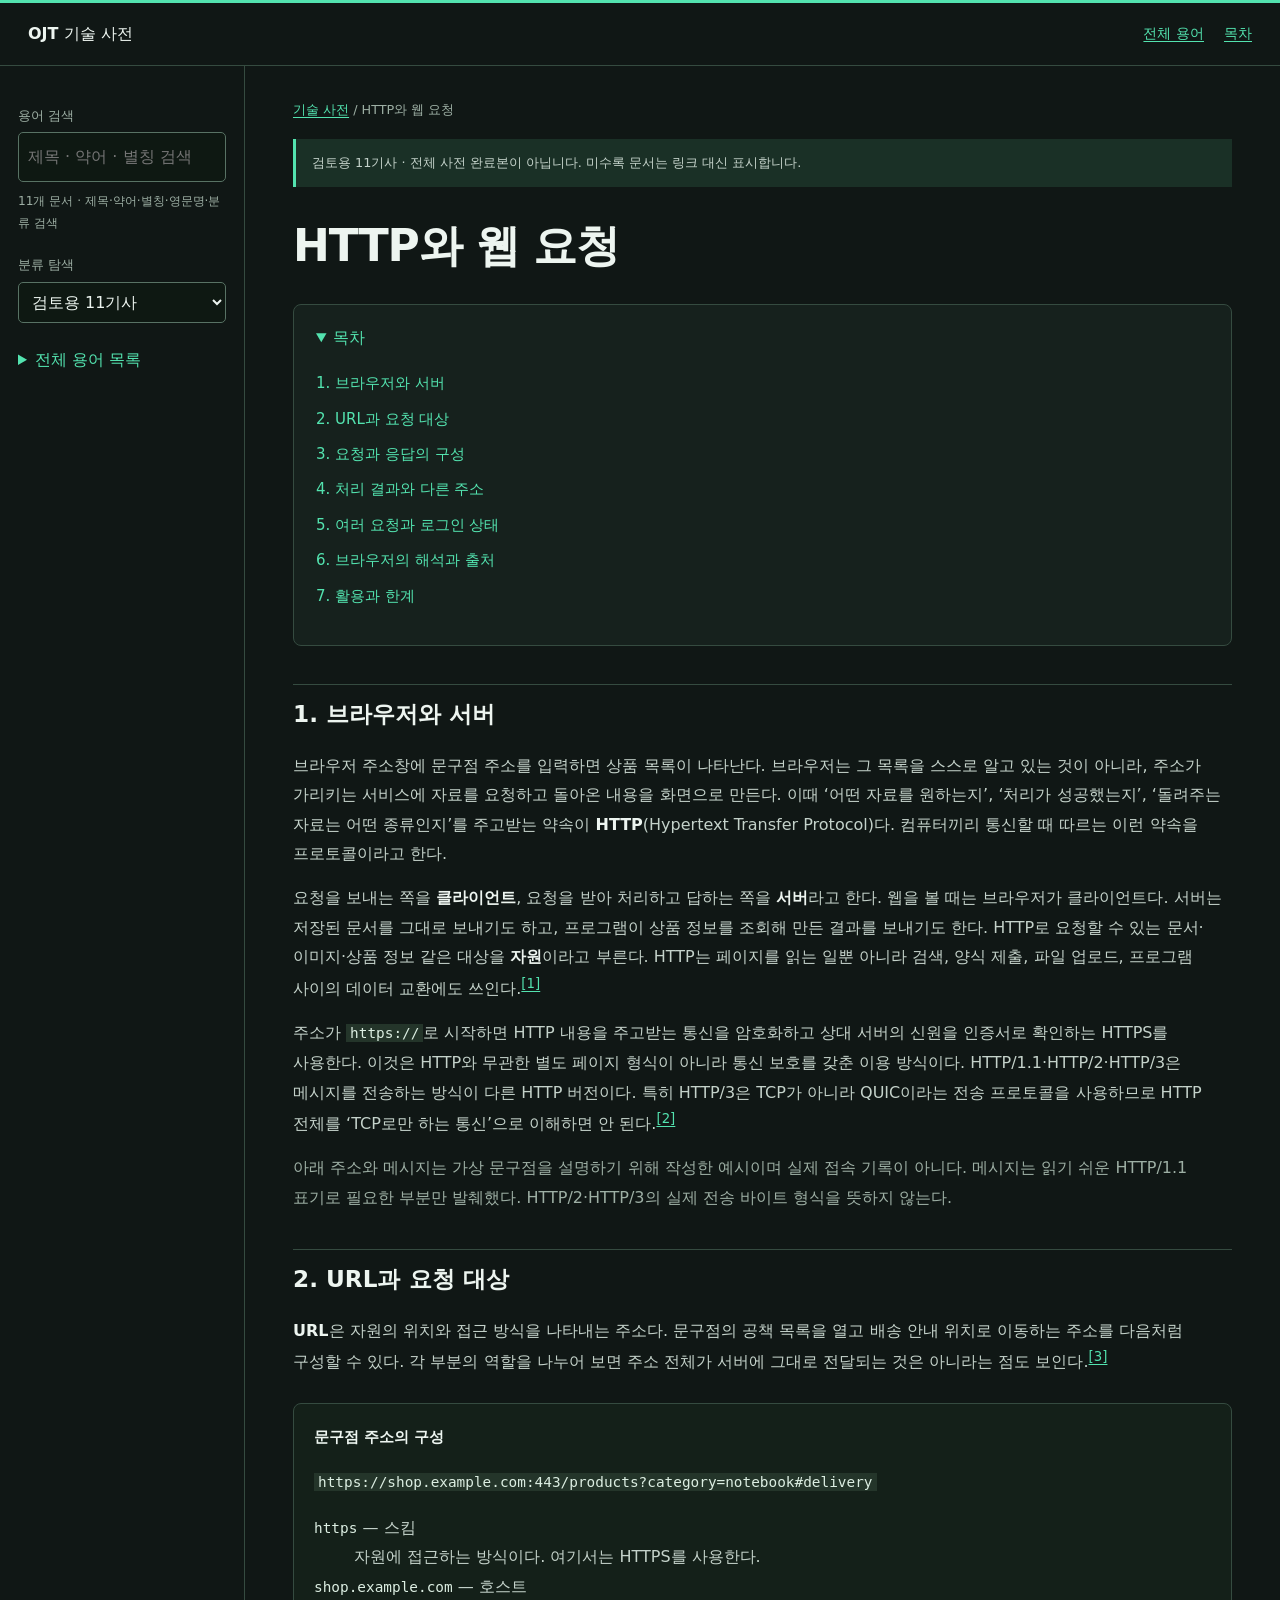
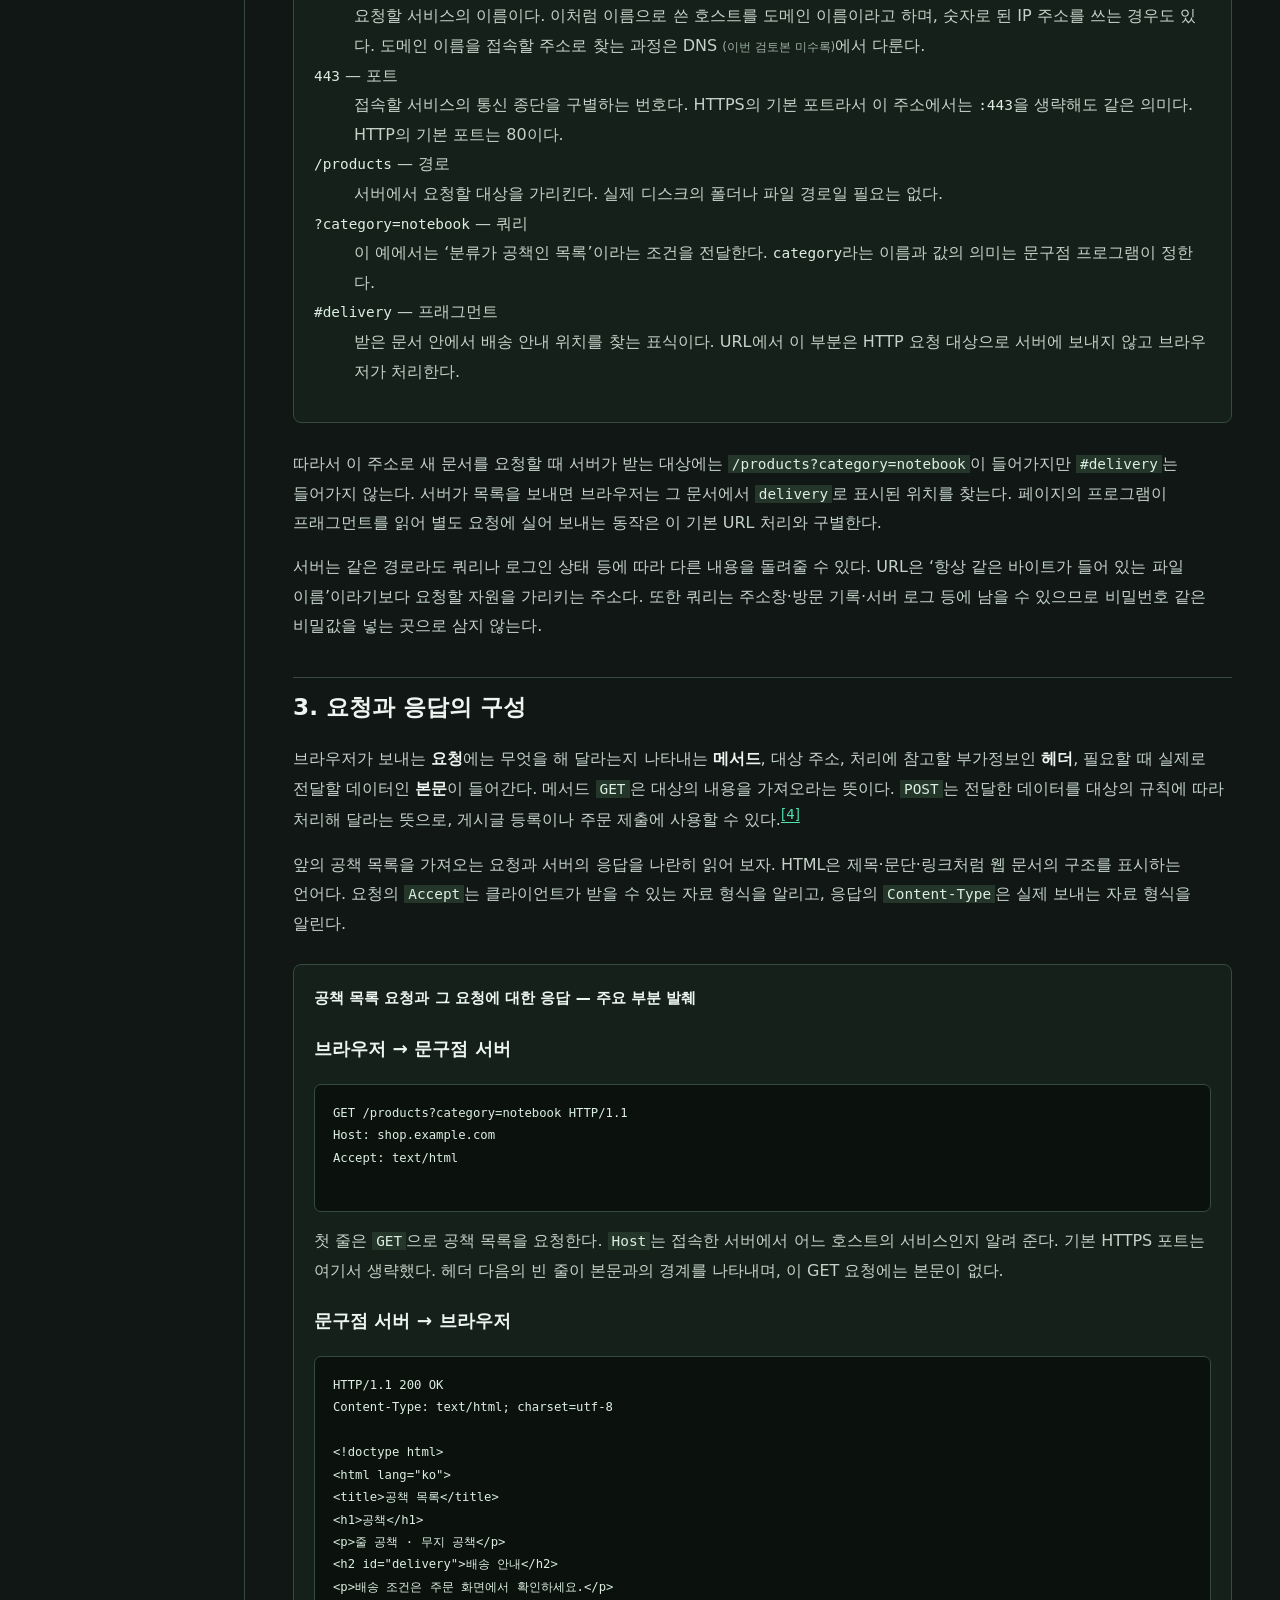
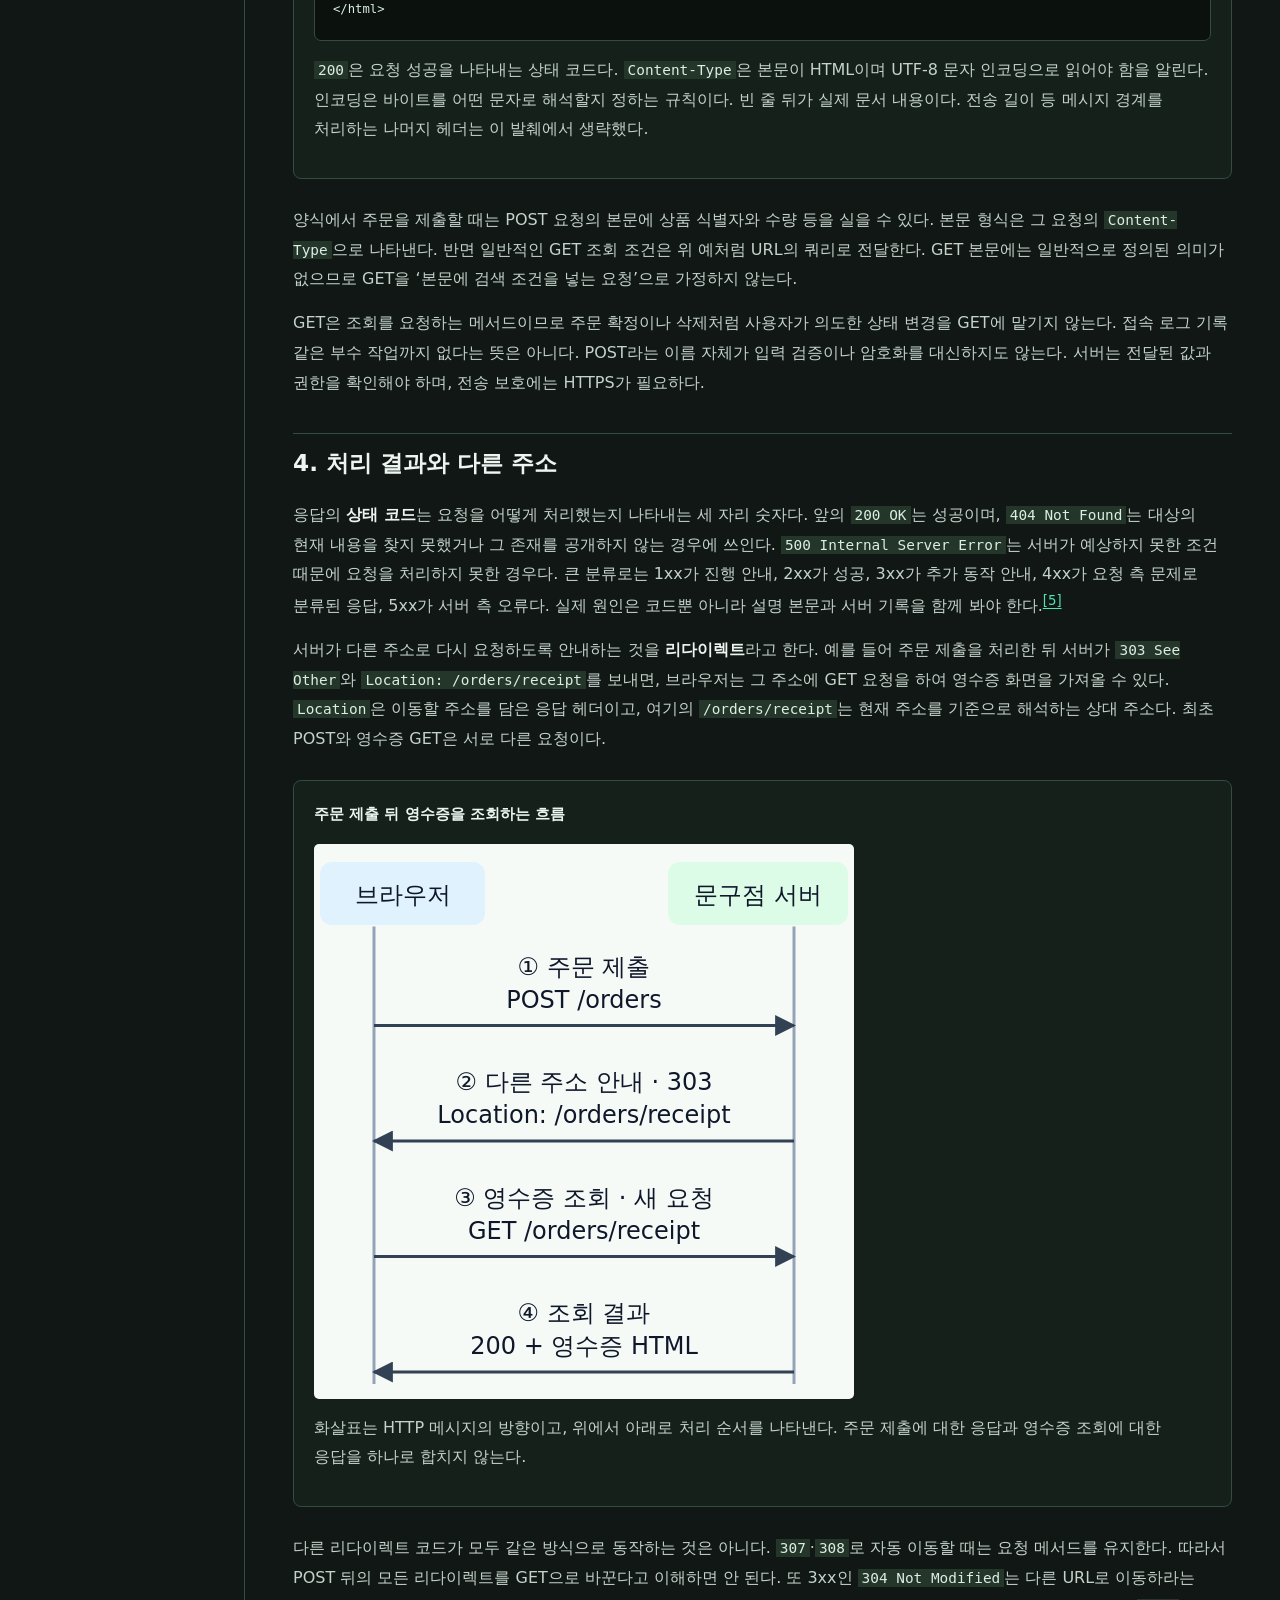
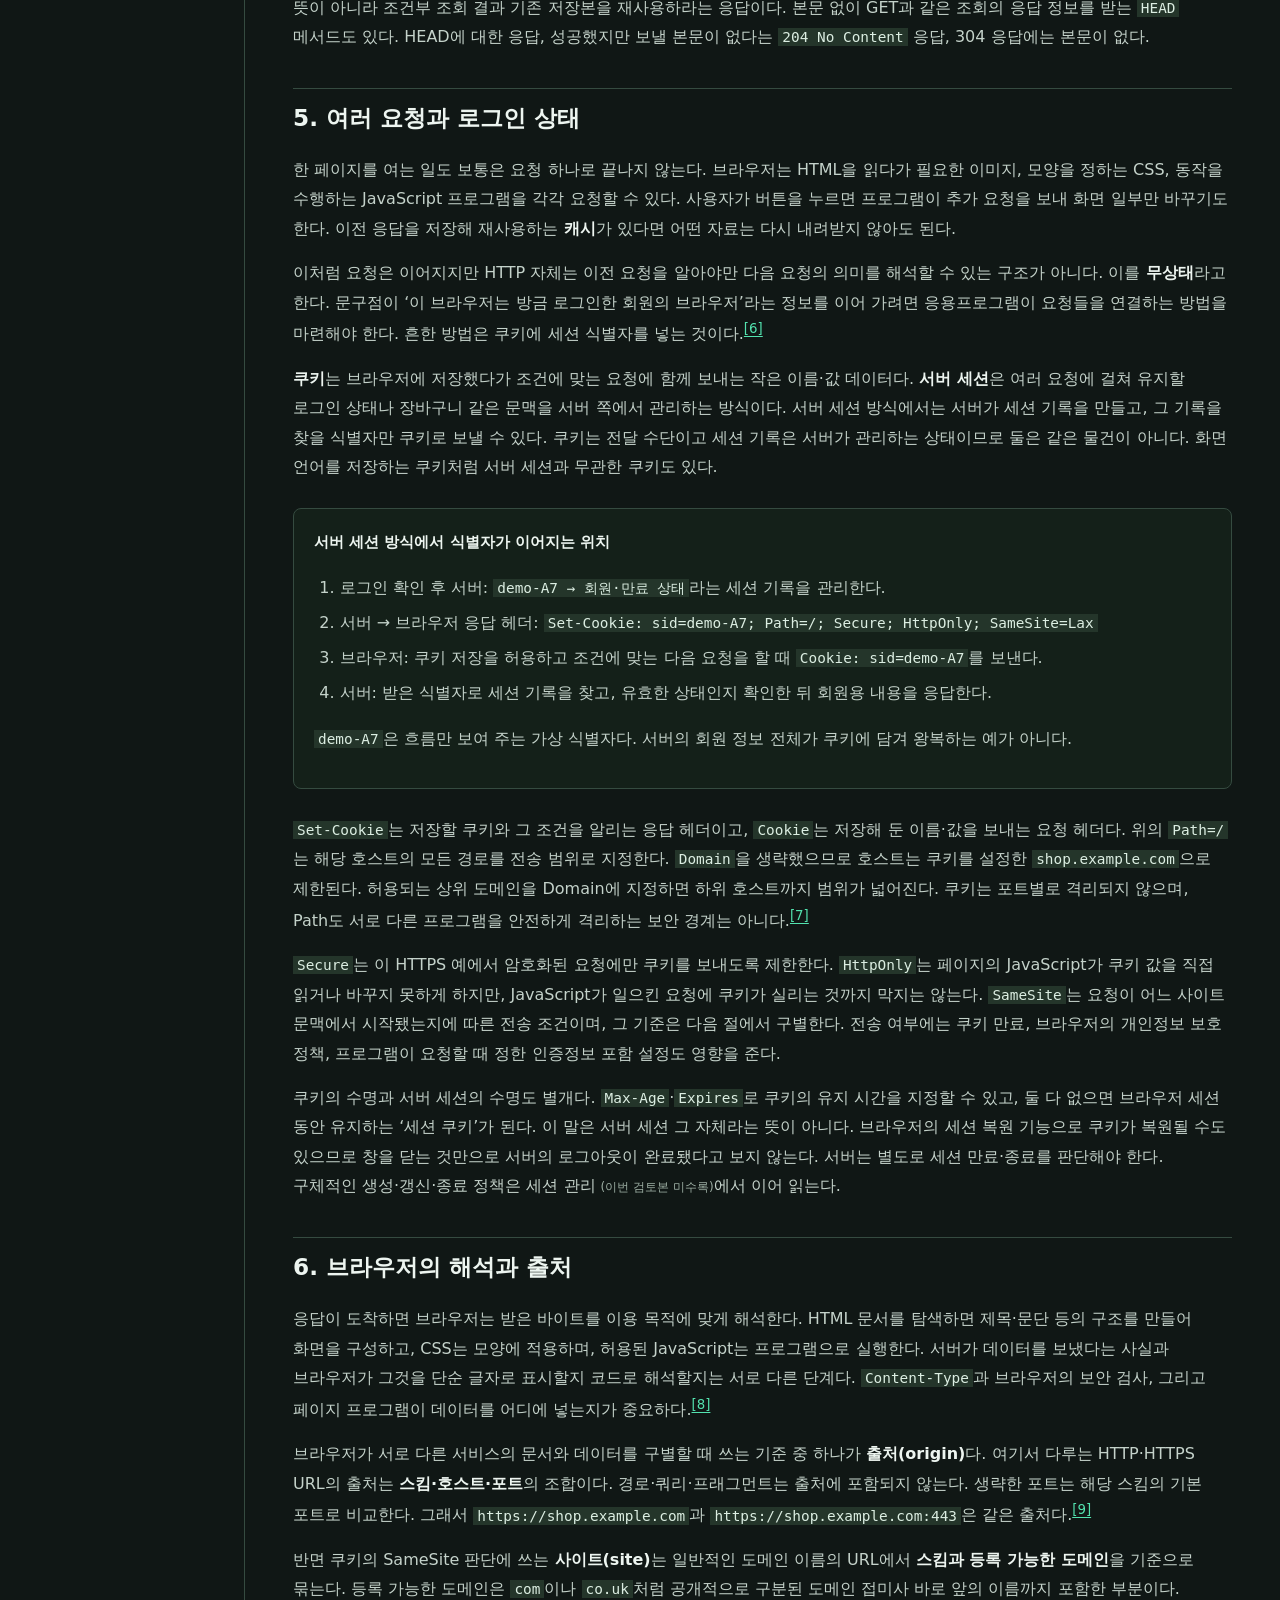
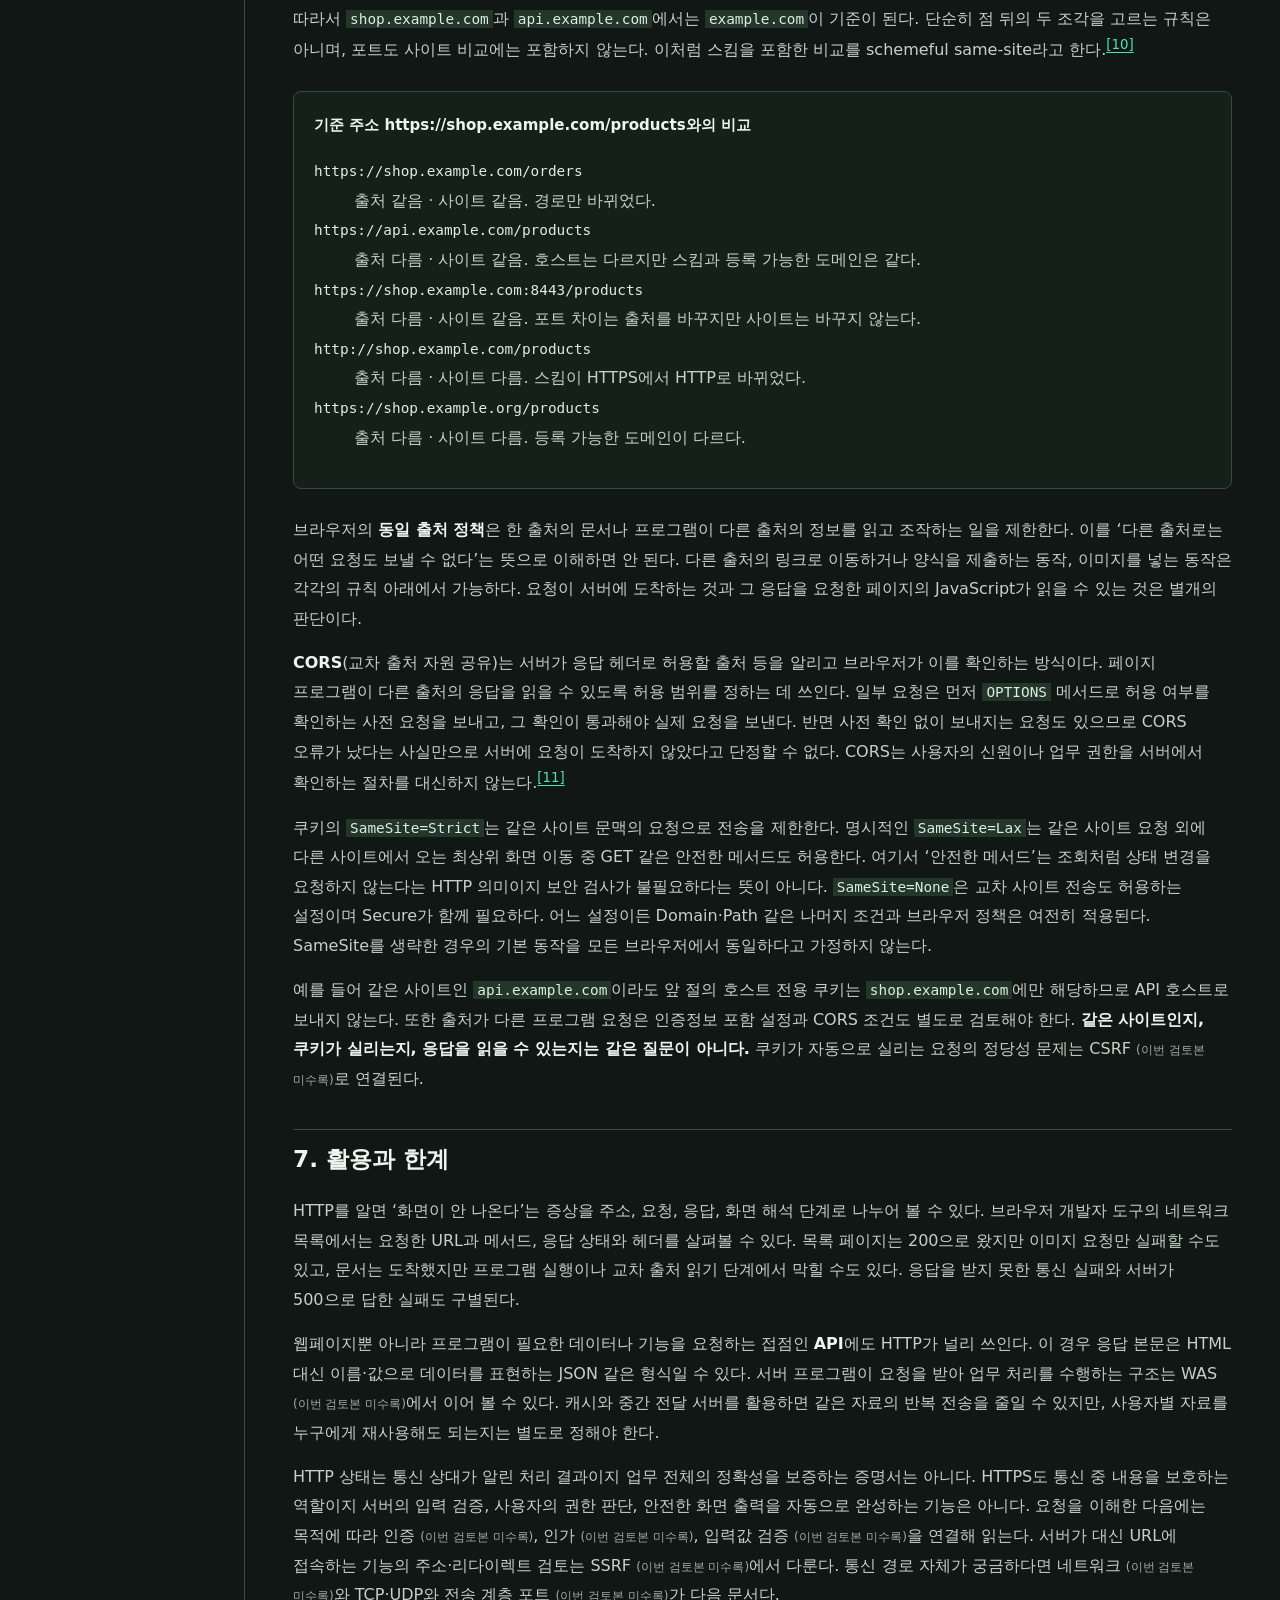
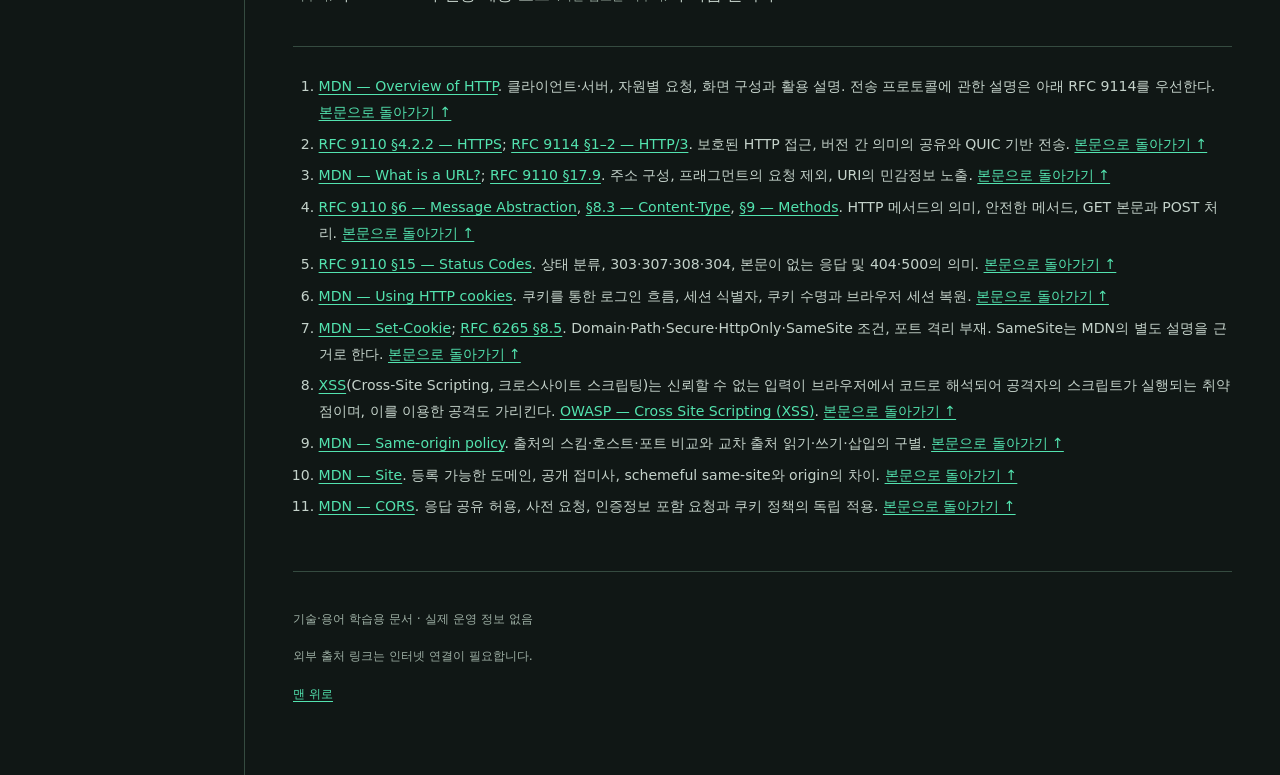
==== commit ded92a78: "Revise HTTP footnotes and add introductory XSS article" ====
--- a/HTTP와_웹_요청.html
+++ b/HTTP와_웹_요청.html
@@ -1,13 +1,13 @@
 <!doctype html>
-<html lang="ko"><head><meta charset="utf-8"><meta name="viewport" content="width=device-width, initial-scale=1"><meta name="description" content="검토용 10기사 HTML 눈검사"><title>HTTP와 웹 요청 · OJT 기술 사전</title><script src="assets/wiki.js" defer></script><script src="assets/footnotes.js" defer></script><script src="assets/reader-content.js" defer></script><link rel="stylesheet" href="assets/pilot.css"></head>
+<html lang="ko"><head><meta charset="utf-8"><meta name="viewport" content="width=device-width, initial-scale=1"><meta name="description" content="검토용 11기사 HTML 눈검사"><title>HTTP와 웹 요청 · OJT 기술 사전</title><script src="assets/wiki.js" defer></script><script src="assets/footnotes.js" defer></script><script src="assets/reader-content.js" defer></script><link rel="stylesheet" href="assets/pilot.css"></head>
 <body class="article-page"><a class="skip-link" href="#main">본문 바로가기</a>
 <header class="site-header"><a class="site-brand" href="index.html">OJT <span>기술 사전</span></a><nav aria-label="상단"><a href="index.html">전체 용어</a><a href="#toc">목차</a></nav></header>
 <div class="wiki-layout">
-<aside id="term-sidebar" class="sidebar" aria-label="용어 탐색"><div class="nav-inner"><label for="wiki-search">용어 검색</label><input id="wiki-search" type="search" placeholder="제목 · 약어 · 별칭 검색" autocomplete="off" role="combobox" aria-autocomplete="list" aria-expanded="false" aria-controls="search-results" aria-describedby="search-status"><ul id="search-results" role="listbox" aria-label="검색 제안" hidden></ul><div class="search-status" id="search-status" role="status" aria-live="polite">10개 용어</div><label for="category-filter">분류 탐색</label><select id="category-filter"><option value="">검토용 10기사</option></select><details class="all-terms"><summary>전체 용어 목록</summary><nav aria-label="기술 용어 목록"><ol><li data-category="검토용 10기사" data-search="요구사항과 분석 모델 requirements_models"><a href="요구사항과_분석_모델.html">요구사항과 분석 모델</a></li><li data-category="검토용 10기사" data-search="사용자 화면 설계 ui_design"><a href="사용자_화면_설계.html">사용자 화면 설계</a></li><li data-category="검토용 10기사" data-search="자료구조와 알고리즘 선택 data_structures"><a href="자료구조와_알고리즘_선택.html">자료구조와 알고리즘 선택</a></li><li data-category="검토용 10기사" data-search="프로그래밍 언어와 기본 문법 programming_foundations"><a href="프로그래밍_언어와_기본_문법.html">프로그래밍 언어와 기본 문법</a></li><li data-category="검토용 10기사" data-search="소프트웨어 구조와 모듈 software_architecture"><a href="소프트웨어_구조와_모듈.html">소프트웨어 구조와 모듈</a></li><li data-category="검토용 10기사" data-search="객체지향과 설계 패턴 object_design"><a href="객체지향과_설계_패턴.html">객체지향과 설계 패턴</a></li><li data-category="검토용 10기사" data-search="관계형 데이터베이스 rdbms"><a href="관계형_데이터베이스.html">관계형 데이터베이스</a></li><li data-category="검토용 10기사" data-search="운영체제 operating_system"><a href="운영체제.html">운영체제</a></li><li data-category="검토용 10기사" data-search="HTTP와 웹 요청 http"><a href="HTTP와_웹_요청.html">HTTP와 웹 요청</a></li><li data-category="검토용 10기사" data-search="해싱 hashing"><a href="해싱.html">해싱</a></li></ol></nav></details></div></aside>
-<main class="page" id="main" tabindex="-1"><nav class="breadcrumb" aria-label="현재 위치"><a href="index.html">기술 사전</a> / HTTP와 웹 요청</nav><p class="pilot-notice">검토용 10기사 · 전체 사전 완료본이 아닙니다. 미수록 문서는 링크 대신 표시합니다.</p><header class="article-header"><h1>HTTP와 웹 요청</h1></header><nav class="toc" id="toc" aria-label="이 문서의 목차"><details open><summary>목차</summary><ol class="numbered-toc"><li><a href="#definition">1. 브라우저와 서버</a></li><li><a href="#url">2. URL과 요청 대상</a></li><li><a href="#request-response">3. 요청과 응답의 구성</a></li><li><a href="#status-redirect">4. 처리 결과와 다른 주소</a></li><li><a href="#cookies-session">5. 여러 요청과 로그인 상태</a></li><li><a href="#browser-boundaries">6. 브라우저의 해석과 출처</a></li><li><a href="#uses-limits">7. 활용과 한계</a></li><li><a href="#references">8. 출처와 각주</a></li></ol></details></nav><section id="definition"><h2>1. 브라우저와 서버</h2>
+<aside id="term-sidebar" class="sidebar" aria-label="용어 탐색"><div class="nav-inner"><label for="wiki-search">용어 검색</label><input id="wiki-search" type="search" placeholder="제목 · 약어 · 별칭 검색" autocomplete="off" role="combobox" aria-autocomplete="list" aria-expanded="false" aria-controls="search-results" aria-describedby="search-status"><ul id="search-results" role="listbox" aria-label="검색 제안" hidden></ul><div class="search-status" id="search-status" role="status" aria-live="polite">11개 용어</div><label for="category-filter">분류 탐색</label><select id="category-filter"><option value="">검토용 11기사</option></select><details class="all-terms"><summary>전체 용어 목록</summary><nav aria-label="기술 용어 목록"><ol><li data-category="검토용 11기사" data-search="요구사항과 분석 모델 requirements_models"><a href="요구사항과_분석_모델.html">요구사항과 분석 모델</a></li><li data-category="검토용 11기사" data-search="사용자 화면 설계 ui_design"><a href="사용자_화면_설계.html">사용자 화면 설계</a></li><li data-category="검토용 11기사" data-search="자료구조와 알고리즘 선택 data_structures"><a href="자료구조와_알고리즘_선택.html">자료구조와 알고리즘 선택</a></li><li data-category="검토용 11기사" data-search="프로그래밍 언어와 기본 문법 programming_foundations"><a href="프로그래밍_언어와_기본_문법.html">프로그래밍 언어와 기본 문법</a></li><li data-category="검토용 11기사" data-search="소프트웨어 구조와 모듈 software_architecture"><a href="소프트웨어_구조와_모듈.html">소프트웨어 구조와 모듈</a></li><li data-category="검토용 11기사" data-search="객체지향과 설계 패턴 object_design"><a href="객체지향과_설계_패턴.html">객체지향과 설계 패턴</a></li><li data-category="검토용 11기사" data-search="관계형 데이터베이스 rdbms"><a href="관계형_데이터베이스.html">관계형 데이터베이스</a></li><li data-category="검토용 11기사" data-search="운영체제 operating_system"><a href="운영체제.html">운영체제</a></li><li data-category="검토용 11기사" data-search="HTTP와 웹 요청 http"><a href="HTTP와_웹_요청.html">HTTP와 웹 요청</a></li><li data-category="검토용 11기사" data-search="해싱 hashing"><a href="해싱.html">해싱</a></li><li data-category="검토용 11기사" data-search="XSS Cross-Site Scripting 크로스사이트 스크립팅"><a href="XSS.html">XSS</a></li></ol></nav></details></div></aside>
+<main class="page" id="main" tabindex="-1"><nav class="breadcrumb" aria-label="현재 위치"><a href="index.html">기술 사전</a> / HTTP와 웹 요청</nav><p class="pilot-notice">검토용 11기사 · 전체 사전 완료본이 아닙니다. 미수록 문서는 링크 대신 표시합니다.</p><header class="article-header"><h1>HTTP와 웹 요청</h1></header><nav class="toc" id="toc" aria-label="이 문서의 목차"><details open><summary>목차</summary><ol class="numbered-toc"><li><a href="#definition">1. 브라우저와 서버</a></li><li><a href="#url">2. URL과 요청 대상</a></li><li><a href="#request-response">3. 요청과 응답의 구성</a></li><li><a href="#status-redirect">4. 처리 결과와 다른 주소</a></li><li><a href="#cookies-session">5. 여러 요청과 로그인 상태</a></li><li><a href="#browser-boundaries">6. 브라우저의 해석과 출처</a></li><li><a href="#uses-limits">7. 활용과 한계</a></li></ol></details></nav><section id="definition"><h2>1. 브라우저와 서버</h2>
 <p>브라우저 주소창에 문구점 주소를 입력하면 상품 목록이 나타난다. 브라우저는 그 목록을 스스로 알고 있는 것이 아니라, 주소가 가리키는 서비스에 자료를 요청하고 돌아온 내용을 화면으로 만든다. 이때 ‘어떤 자료를 원하는지’, ‘처리가 성공했는지’, ‘돌려주는 자료는 어떤 종류인지’를 주고받는 약속이 <strong>HTTP</strong>(Hypertext Transfer Protocol)다. 컴퓨터끼리 통신할 때 따르는 이런 약속을 프로토콜이라고 한다.</p>
 <p>요청을 보내는 쪽을 <strong>클라이언트</strong>, 요청을 받아 처리하고 답하는 쪽을 <strong>서버</strong>라고 한다. 웹을 볼 때는 브라우저가 클라이언트다. 서버는 저장된 문서를 그대로 보내기도 하고, 프로그램이 상품 정보를 조회해 만든 결과를 보내기도 한다. HTTP로 요청할 수 있는 문서·이미지·상품 정보 같은 대상을 <strong>자원</strong>이라고 부른다. HTTP는 페이지를 읽는 일뿐 아니라 검색, 양식 제출, 파일 업로드, 프로그램 사이의 데이터 교환에도 쓰인다.<sup><a id="cite1" href="#ref1" aria-label="각주 1">[1]</a></sup></p>
-<p>주소가 <code>https://</code>로 시작하면 HTTP 내용을 주고받는 통신을 암호화하고 상대 서버의 신원을 인증서로 확인하는 HTTPS를 사용한다. 이것은 HTTP와 무관한 별도 페이지 형식이 아니라 통신 보호를 갖춘 이용 방식이다. HTTP/1.1·HTTP/2·HTTP/3은 메시지를 전송하는 방식이 다른 HTTP 버전이다. 특히 HTTP/3은 TCP가 아니라 QUIC이라는 전송 프로토콜을 사용하므로 HTTP 전체를 ‘TCP로만 하는 통신’으로 이해하면 안 된다. 여기서는 전송 방식보다 버전 사이에 공통으로 유지되는 요청과 응답의 의미를 살펴본다.<sup><a id="cite2" href="#ref2" aria-label="각주 2">[2]</a></sup></p>
+<p>주소가 <code>https://</code>로 시작하면 HTTP 내용을 주고받는 통신을 암호화하고 상대 서버의 신원을 인증서로 확인하는 HTTPS를 사용한다. 이것은 HTTP와 무관한 별도 페이지 형식이 아니라 통신 보호를 갖춘 이용 방식이다. HTTP/1.1·HTTP/2·HTTP/3은 메시지를 전송하는 방식이 다른 HTTP 버전이다. 특히 HTTP/3은 TCP가 아니라 QUIC이라는 전송 프로토콜을 사용하므로 HTTP 전체를 ‘TCP로만 하는 통신’으로 이해하면 안 된다.<sup><a id="cite2" href="#ref2" aria-label="각주 2">[2]</a></sup></p>
 <p class="small">아래 주소와 메시지는 가상 문구점을 설명하기 위해 작성한 예시이며 실제 접속 기록이 아니다. 메시지는 읽기 쉬운 HTTP/1.1 표기로 필요한 부분만 발췌했다. HTTP/2·HTTP/3의 실제 전송 바이트 형식을 뜻하지 않는다.</p>
 </section>
 <section id="url"><h2>2. URL과 요청 대상</h2>
@@ -77,9 +77,9 @@
 <p>쿠키의 수명과 서버 세션의 수명도 별개다. <code>Max-Age</code>·<code>Expires</code>로 쿠키의 유지 시간을 지정할 수 있고, 둘 다 없으면 브라우저 세션 동안 유지하는 ‘세션 쿠키’가 된다. 이 말은 서버 세션 그 자체라는 뜻이 아니다. 브라우저의 세션 복원 기능으로 쿠키가 복원될 수도 있으므로 창을 닫는 것만으로 서버의 로그아웃이 완료됐다고 보지 않는다. 서버는 별도로 세션 만료·종료를 판단해야 한다. 구체적인 생성·갱신·종료 정책은 <span class="pilot-omitted">세션 관리 <small>(이번 검토본 미수록)</small></span>에서 이어 읽는다.</p>
 </section>
 <section id="browser-boundaries"><h2>6. 브라우저의 해석과 출처</h2>
-<p>응답이 도착하면 브라우저는 받은 바이트를 이용 목적에 맞게 해석한다. HTML 문서를 탐색하면 제목·문단 등의 구조를 만들어 화면을 구성하고, CSS는 모양에 적용하며, 허용된 JavaScript는 프로그램으로 실행한다. 서버가 데이터를 보냈다는 사실과 브라우저가 그것을 단순 글자로 표시할지 코드로 해석할지는 서로 다른 단계다. <code>Content-Type</code>과 브라우저의 보안 검사, 그리고 페이지 프로그램이 데이터를 어디에 넣는지가 중요하다. 사용자 입력을 화면에 넣을 때의 해석 문제는 <span class="pilot-omitted">XSS <small>(이번 검토본 미수록)</small></span>에서 다룬다.</p>
-<p>브라우저가 서로 다른 서비스의 문서와 데이터를 구별할 때 쓰는 기준 중 하나가 <strong>출처(origin)</strong>다. 여기서 다루는 HTTP·HTTPS URL의 출처는 <strong>스킴·호스트·포트</strong>의 조합이다. 경로·쿼리·프래그먼트는 출처에 포함되지 않는다. 생략한 포트는 해당 스킴의 기본 포트로 비교한다. 그래서 <code>https://shop.example.com</code>과 <code>https://shop.example.com:443</code>은 같은 출처다.<sup><a id="cite8" href="#ref8" aria-label="각주 8">[8]</a></sup></p>
-<p>반면 쿠키의 SameSite 판단에 쓰는 <strong>사이트(site)</strong>는 일반적인 도메인 이름의 URL에서 <strong>스킴과 등록 가능한 도메인</strong>을 기준으로 묶는다. 등록 가능한 도메인은 <code>com</code>이나 <code>co.uk</code>처럼 공개적으로 구분된 도메인 접미사 바로 앞의 이름까지 포함한 부분이다. 따라서 <code>shop.example.com</code>과 <code>api.example.com</code>에서는 <code>example.com</code>이 기준이 된다. 단순히 점 뒤의 두 조각을 고르는 규칙은 아니며, 포트도 사이트 비교에는 포함하지 않는다. 이처럼 스킴을 포함한 비교를 schemeful same-site라고 한다.<sup><a id="cite9" href="#ref9" aria-label="각주 9">[9]</a></sup></p>
+<p>응답이 도착하면 브라우저는 받은 바이트를 이용 목적에 맞게 해석한다. HTML 문서를 탐색하면 제목·문단 등의 구조를 만들어 화면을 구성하고, CSS는 모양에 적용하며, 허용된 JavaScript는 프로그램으로 실행한다. 서버가 데이터를 보냈다는 사실과 브라우저가 그것을 단순 글자로 표시할지 코드로 해석할지는 서로 다른 단계다. <code>Content-Type</code>과 브라우저의 보안 검사, 그리고 페이지 프로그램이 데이터를 어디에 넣는지가 중요하다.<sup><a id="cite-xss" href="#ref-xss" aria-label="각주 8">[8]</a></sup></p>
+<p>브라우저가 서로 다른 서비스의 문서와 데이터를 구별할 때 쓰는 기준 중 하나가 <strong>출처(origin)</strong>다. 여기서 다루는 HTTP·HTTPS URL의 출처는 <strong>스킴·호스트·포트</strong>의 조합이다. 경로·쿼리·프래그먼트는 출처에 포함되지 않는다. 생략한 포트는 해당 스킴의 기본 포트로 비교한다. 그래서 <code>https://shop.example.com</code>과 <code>https://shop.example.com:443</code>은 같은 출처다.<sup><a id="cite8" href="#ref8" aria-label="각주 9">[9]</a></sup></p>
+<p>반면 쿠키의 SameSite 판단에 쓰는 <strong>사이트(site)</strong>는 일반적인 도메인 이름의 URL에서 <strong>스킴과 등록 가능한 도메인</strong>을 기준으로 묶는다. 등록 가능한 도메인은 <code>com</code>이나 <code>co.uk</code>처럼 공개적으로 구분된 도메인 접미사 바로 앞의 이름까지 포함한 부분이다. 따라서 <code>shop.example.com</code>과 <code>api.example.com</code>에서는 <code>example.com</code>이 기준이 된다. 단순히 점 뒤의 두 조각을 고르는 규칙은 아니며, 포트도 사이트 비교에는 포함하지 않는다. 이처럼 스킴을 포함한 비교를 schemeful same-site라고 한다.<sup><a id="cite9" href="#ref9" aria-label="각주 10">[10]</a></sup></p>
 <figure id="visual-http-boundaries" class="visual-learning"><figcaption>기준 주소 https://shop.example.com/products와의 비교</figcaption>
 <dl><dt><code>https://shop.example.com/orders</code></dt><dd>출처 같음 · 사이트 같음. 경로만 바뀌었다.</dd>
 <dt><code>https://api.example.com/products</code></dt><dd>출처 다름 · 사이트 같음. 호스트는 다르지만 스킴과 등록 가능한 도메인은 같다.</dd>
@@ -87,7 +87,7 @@
 <dt><code>http://shop.example.com/products</code></dt><dd>출처 다름 · 사이트 다름. 스킴이 HTTPS에서 HTTP로 바뀌었다.</dd>
 <dt><code>https://shop.example.org/products</code></dt><dd>출처 다름 · 사이트 다름. 등록 가능한 도메인이 다르다.</dd></dl></figure>
 <p>브라우저의 <strong>동일 출처 정책</strong>은 한 출처의 문서나 프로그램이 다른 출처의 정보를 읽고 조작하는 일을 제한한다. 이를 ‘다른 출처로는 어떤 요청도 보낼 수 없다’는 뜻으로 이해하면 안 된다. 다른 출처의 링크로 이동하거나 양식을 제출하는 동작, 이미지를 넣는 동작은 각각의 규칙 아래에서 가능하다. 요청이 서버에 도착하는 것과 그 응답을 요청한 페이지의 JavaScript가 읽을 수 있는 것은 별개의 판단이다.</p>
-<p><strong>CORS</strong>(교차 출처 자원 공유)는 서버가 응답 헤더로 허용할 출처 등을 알리고 브라우저가 이를 확인하는 방식이다. 페이지 프로그램이 다른 출처의 응답을 읽을 수 있도록 허용 범위를 정하는 데 쓰인다. 일부 요청은 먼저 <code>OPTIONS</code> 메서드로 허용 여부를 확인하는 사전 요청을 보내고, 그 확인이 통과해야 실제 요청을 보낸다. 반면 사전 확인 없이 보내지는 요청도 있으므로 CORS 오류가 났다는 사실만으로 서버에 요청이 도착하지 않았다고 단정할 수 없다. CORS는 사용자의 신원이나 업무 권한을 서버에서 확인하는 절차를 대신하지 않는다.<sup><a id="cite10" href="#ref10" aria-label="각주 10">[10]</a></sup></p>
+<p><strong>CORS</strong>(교차 출처 자원 공유)는 서버가 응답 헤더로 허용할 출처 등을 알리고 브라우저가 이를 확인하는 방식이다. 페이지 프로그램이 다른 출처의 응답을 읽을 수 있도록 허용 범위를 정하는 데 쓰인다. 일부 요청은 먼저 <code>OPTIONS</code> 메서드로 허용 여부를 확인하는 사전 요청을 보내고, 그 확인이 통과해야 실제 요청을 보낸다. 반면 사전 확인 없이 보내지는 요청도 있으므로 CORS 오류가 났다는 사실만으로 서버에 요청이 도착하지 않았다고 단정할 수 없다. CORS는 사용자의 신원이나 업무 권한을 서버에서 확인하는 절차를 대신하지 않는다.<sup><a id="cite10" href="#ref10" aria-label="각주 11">[11]</a></sup></p>
 <p>쿠키의 <code>SameSite=Strict</code>는 같은 사이트 문맥의 요청으로 전송을 제한한다. 명시적인 <code>SameSite=Lax</code>는 같은 사이트 요청 외에 다른 사이트에서 오는 최상위 화면 이동 중 GET 같은 안전한 메서드도 허용한다. 여기서 ‘안전한 메서드’는 조회처럼 상태 변경을 요청하지 않는다는 HTTP 의미이지 보안 검사가 불필요하다는 뜻이 아니다. <code>SameSite=None</code>은 교차 사이트 전송도 허용하는 설정이며 Secure가 함께 필요하다. 어느 설정이든 Domain·Path 같은 나머지 조건과 브라우저 정책은 여전히 적용된다. SameSite를 생략한 경우의 기본 동작을 모든 브라우저에서 동일하다고 가정하지 않는다.</p>
 <p>예를 들어 같은 사이트인 <code>api.example.com</code>이라도 앞 절의 호스트 전용 쿠키는 <code>shop.example.com</code>에만 해당하므로 API 호스트로 보내지 않는다. 또한 출처가 다른 프로그램 요청은 인증정보 포함 설정과 CORS 조건도 별도로 검토해야 한다. <strong>같은 사이트인지, 쿠키가 실리는지, 응답을 읽을 수 있는지는 같은 질문이 아니다.</strong> 쿠키가 자동으로 실리는 요청의 정당성 문제는 <span class="pilot-omitted">CSRF <small>(이번 검토본 미수록)</small></span>로 연결된다.</p>
 </section>
@@ -96,7 +96,7 @@
 <p>웹페이지뿐 아니라 프로그램이 필요한 데이터나 기능을 요청하는 접점인 <strong>API</strong>에도 HTTP가 널리 쓰인다. 이 경우 응답 본문은 HTML 대신 이름·값으로 데이터를 표현하는 JSON 같은 형식일 수 있다. 서버 프로그램이 요청을 받아 업무 처리를 수행하는 구조는 <span class="pilot-omitted">WAS <small>(이번 검토본 미수록)</small></span>에서 이어 볼 수 있다. 캐시와 중간 전달 서버를 활용하면 같은 자료의 반복 전송을 줄일 수 있지만, 사용자별 자료를 누구에게 재사용해도 되는지는 별도로 정해야 한다.</p>
 <p>HTTP 상태는 통신 상대가 알린 처리 결과이지 업무 전체의 정확성을 보증하는 증명서는 아니다. HTTPS도 통신 중 내용을 보호하는 역할이지 서버의 입력 검증, 사용자의 권한 판단, 안전한 화면 출력을 자동으로 완성하는 기능은 아니다. 요청을 이해한 다음에는 목적에 따라 <span class="pilot-omitted">인증 <small>(이번 검토본 미수록)</small></span>, <span class="pilot-omitted">인가 <small>(이번 검토본 미수록)</small></span>, <span class="pilot-omitted">입력값 검증 <small>(이번 검토본 미수록)</small></span>을 연결해 읽는다. 서버가 대신 URL에 접속하는 기능의 주소·리다이렉트 검토는 <span class="pilot-omitted">SSRF <small>(이번 검토본 미수록)</small></span>에서 다룬다. 통신 경로 자체가 궁금하다면 <span class="pilot-omitted">네트워크 <small>(이번 검토본 미수록)</small></span>와 <span class="pilot-omitted">TCP·UDP와 전송 계층 포트 <small>(이번 검토본 미수록)</small></span>가 다음 문서다.</p>
 </section>
-<section id="references"><h2>8. 출처와 각주</h2><ol class="refs">
+<section id="references" aria-label="출처와 각주"><ol class="refs">
 <li id="ref1"><a href="https://developer.mozilla.org/en-US/docs/Web/HTTP/Guides/Overview">MDN — Overview of HTTP</a>. 클라이언트·서버, 자원별 요청, 화면 구성과 활용 설명. 전송 프로토콜에 관한 설명은 아래 RFC 9114를 우선한다. <a href="#cite1" aria-label="본문 각주 1로 돌아가기">본문으로 돌아가기 ↑</a></li>
 <li id="ref2"><a href="https://www.rfc-editor.org/rfc/rfc9110.html#section-4.2.2">RFC 9110 §4.2.2 — HTTPS</a>; <a href="https://www.rfc-editor.org/rfc/rfc9114.html#section-1">RFC 9114 §1–2 — HTTP/3</a>. 보호된 HTTP 접근, 버전 간 의미의 공유와 QUIC 기반 전송. <a href="#cite2" aria-label="본문 각주 2로 돌아가기">본문으로 돌아가기 ↑</a></li>
 <li id="ref3"><a href="https://developer.mozilla.org/en-US/docs/Learn_web_development/Howto/Web_mechanics/What_is_a_URL">MDN — What is a URL?</a>; <a href="https://www.rfc-editor.org/rfc/rfc9110.html#section-17.9">RFC 9110 §17.9</a>. 주소 구성, 프래그먼트의 요청 제외, URI의 민감정보 노출. <a href="#cite3" aria-label="본문 각주 3로 돌아가기">본문으로 돌아가기 ↑</a></li>
@@ -104,9 +104,10 @@
 <li id="ref5"><a href="https://www.rfc-editor.org/rfc/rfc9110.html#section-15">RFC 9110 §15 — Status Codes</a>. 상태 분류, 303·307·308·304, 본문이 없는 응답 및 404·500의 의미. <a href="#cite5" aria-label="본문 각주 5로 돌아가기">본문으로 돌아가기 ↑</a></li>
 <li id="ref6"><a href="https://developer.mozilla.org/en-US/docs/Web/HTTP/Guides/Cookies">MDN — Using HTTP cookies</a>. 쿠키를 통한 로그인 흐름, 세션 식별자, 쿠키 수명과 브라우저 세션 복원. <a href="#cite6" aria-label="본문 각주 6로 돌아가기">본문으로 돌아가기 ↑</a></li>
 <li id="ref7"><a href="https://developer.mozilla.org/en-US/docs/Web/HTTP/Reference/Headers/Set-Cookie">MDN — Set-Cookie</a>; <a href="https://www.rfc-editor.org/rfc/rfc6265#section-8.5">RFC 6265 §8.5</a>. Domain·Path·Secure·HttpOnly·SameSite 조건, 포트 격리 부재. SameSite는 MDN의 별도 설명을 근거로 한다. <a href="#cite7" aria-label="본문 각주 7로 돌아가기">본문으로 돌아가기 ↑</a></li>
-<li id="ref8"><a href="https://developer.mozilla.org/en-US/docs/Web/Security/Defenses/Same-origin_policy">MDN — Same-origin policy</a>. 출처의 스킴·호스트·포트 비교와 교차 출처 읽기·쓰기·삽입의 구별. <a href="#cite8" aria-label="본문 각주 8로 돌아가기">본문으로 돌아가기 ↑</a></li>
-<li id="ref9"><a href="https://developer.mozilla.org/en-US/docs/Glossary/Site">MDN — Site</a>. 등록 가능한 도메인, 공개 접미사, schemeful same-site와 origin의 차이. <a href="#cite9" aria-label="본문 각주 9로 돌아가기">본문으로 돌아가기 ↑</a></li>
-<li id="ref10"><a href="https://developer.mozilla.org/en-US/docs/Web/HTTP/Guides/CORS">MDN — CORS</a>. 응답 공유 허용, 사전 요청, 인증정보 포함 요청과 쿠키 정책의 독립 적용. <a href="#cite10" aria-label="본문 각주 10로 돌아가기">본문으로 돌아가기 ↑</a></li>
+<li id="ref-xss"><a href="XSS.html">XSS</a>(Cross-Site Scripting, 크로스사이트 스크립팅)는 신뢰할 수 없는 입력이 브라우저에서 코드로 해석되어 공격자의 스크립트가 실행되는 취약점이며, 이를 이용한 공격도 가리킨다. <a href="https://owasp.org/www-community/attacks/xss/">OWASP — Cross Site Scripting (XSS)</a>. <a href="#cite-xss" aria-label="본문 각주 8로 돌아가기">본문으로 돌아가기 ↑</a></li>
+<li id="ref8"><a href="https://developer.mozilla.org/en-US/docs/Web/Security/Defenses/Same-origin_policy">MDN — Same-origin policy</a>. 출처의 스킴·호스트·포트 비교와 교차 출처 읽기·쓰기·삽입의 구별. <a href="#cite8" aria-label="본문 각주 9로 돌아가기">본문으로 돌아가기 ↑</a></li>
+<li id="ref9"><a href="https://developer.mozilla.org/en-US/docs/Glossary/Site">MDN — Site</a>. 등록 가능한 도메인, 공개 접미사, schemeful same-site와 origin의 차이. <a href="#cite9" aria-label="본문 각주 10로 돌아가기">본문으로 돌아가기 ↑</a></li>
+<li id="ref10"><a href="https://developer.mozilla.org/en-US/docs/Web/HTTP/Guides/CORS">MDN — CORS</a>. 응답 공유 허용, 사전 요청, 인증정보 포함 요청과 쿠키 정책의 독립 적용. <a href="#cite10" aria-label="본문 각주 11로 돌아가기">본문으로 돌아가기 ↑</a></li>
 </ol></section>
 <footer class="site-footer"><p>기술·용어 학습용 문서 · 실제 운영 정보 없음</p><p>외부 출처 링크는 인터넷 연결이 필요합니다.</p><a href="#main">맨 위로</a></footer></main></div><div class="footnote-preview" id="footnote-preview" role="dialog" aria-label="각주 미리보기" hidden>
   <div class="footnote-preview-header"><strong id="footnote-preview-label"></strong><button type="button" aria-label="각주 미리보기 닫기">닫기</button></div>
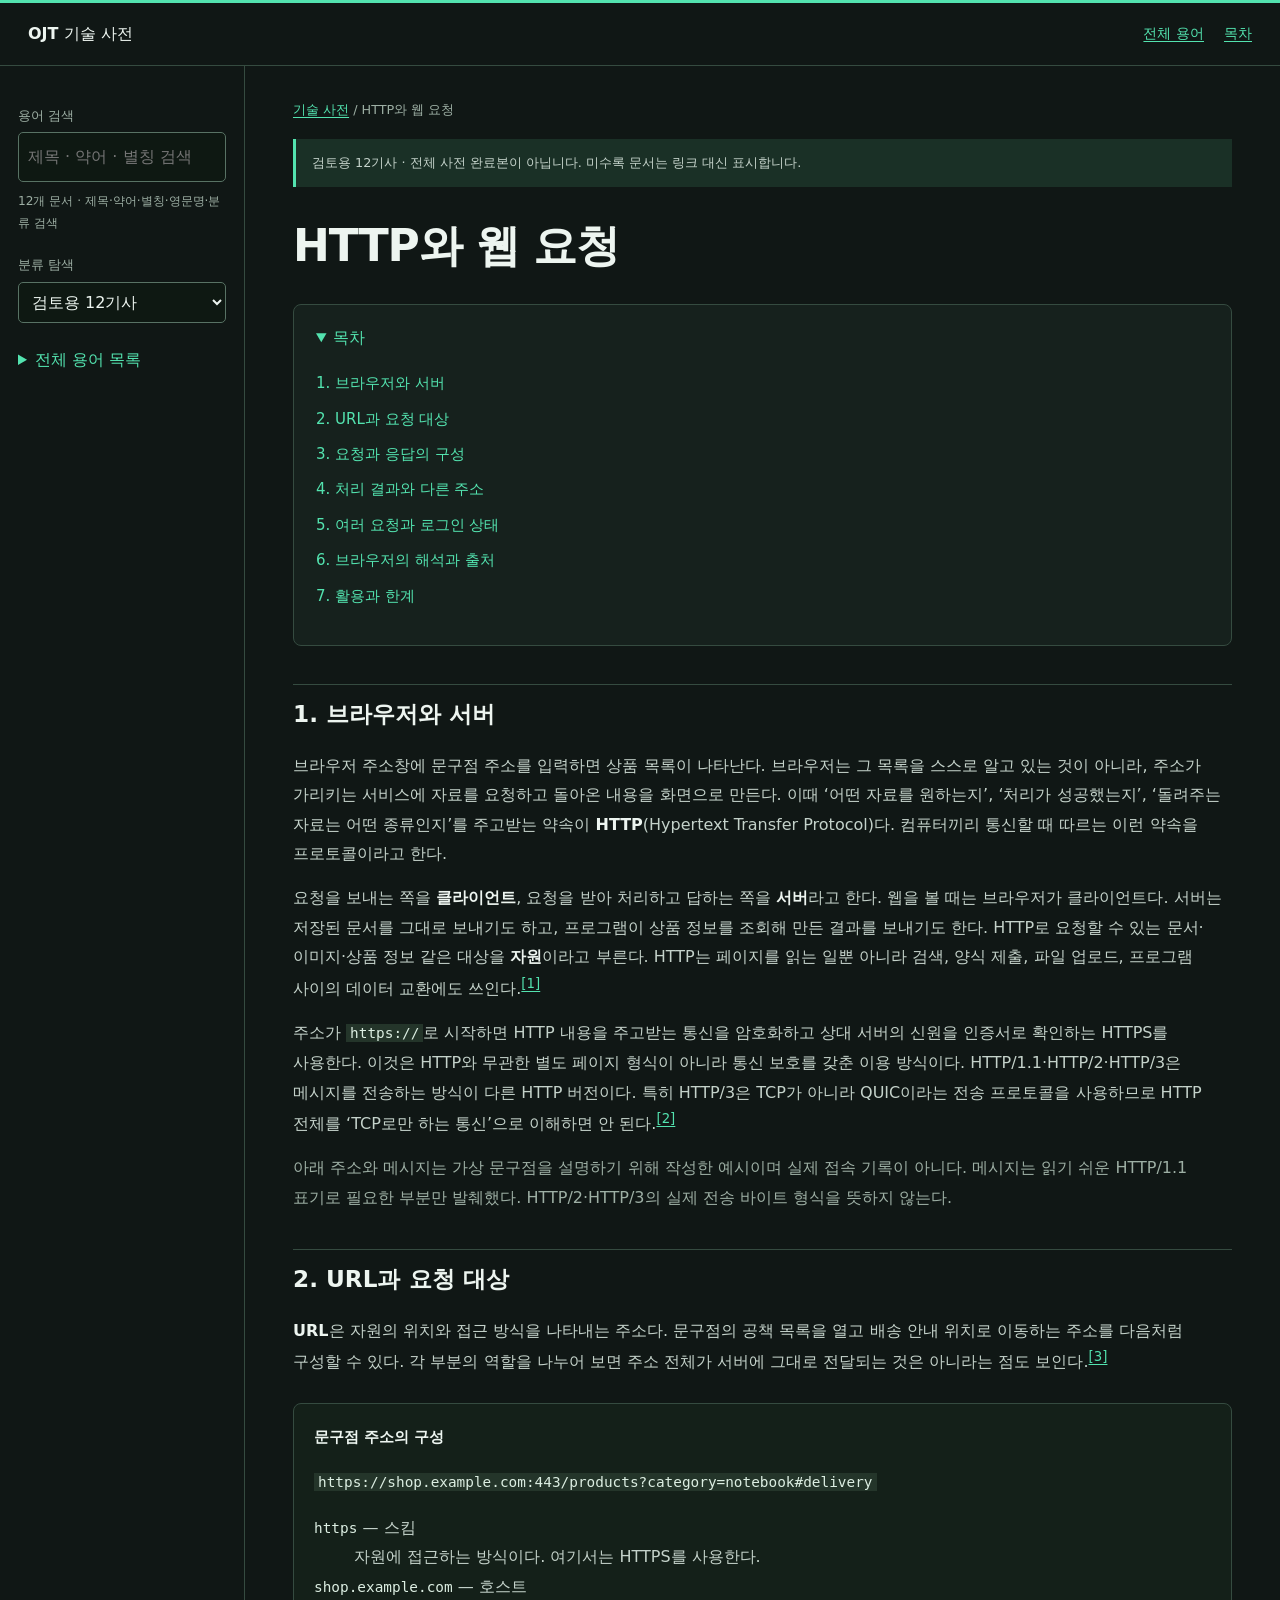
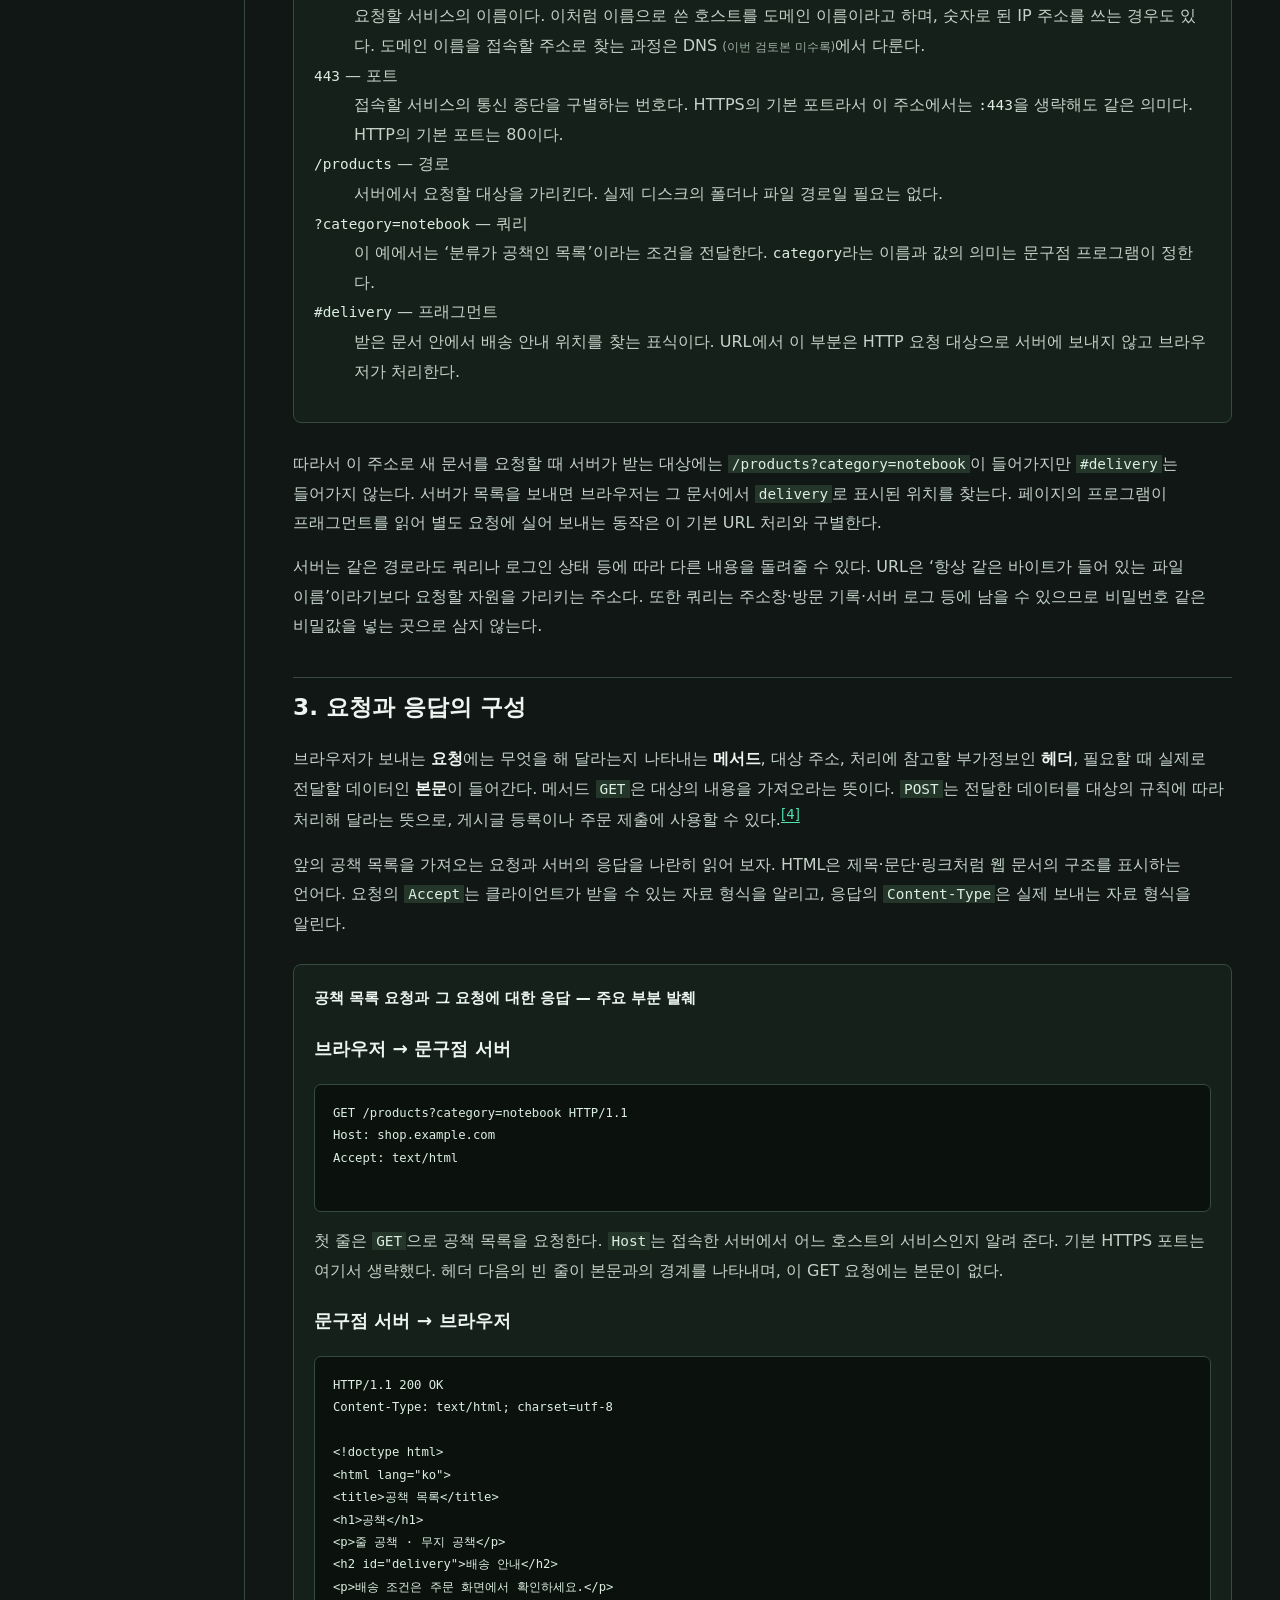
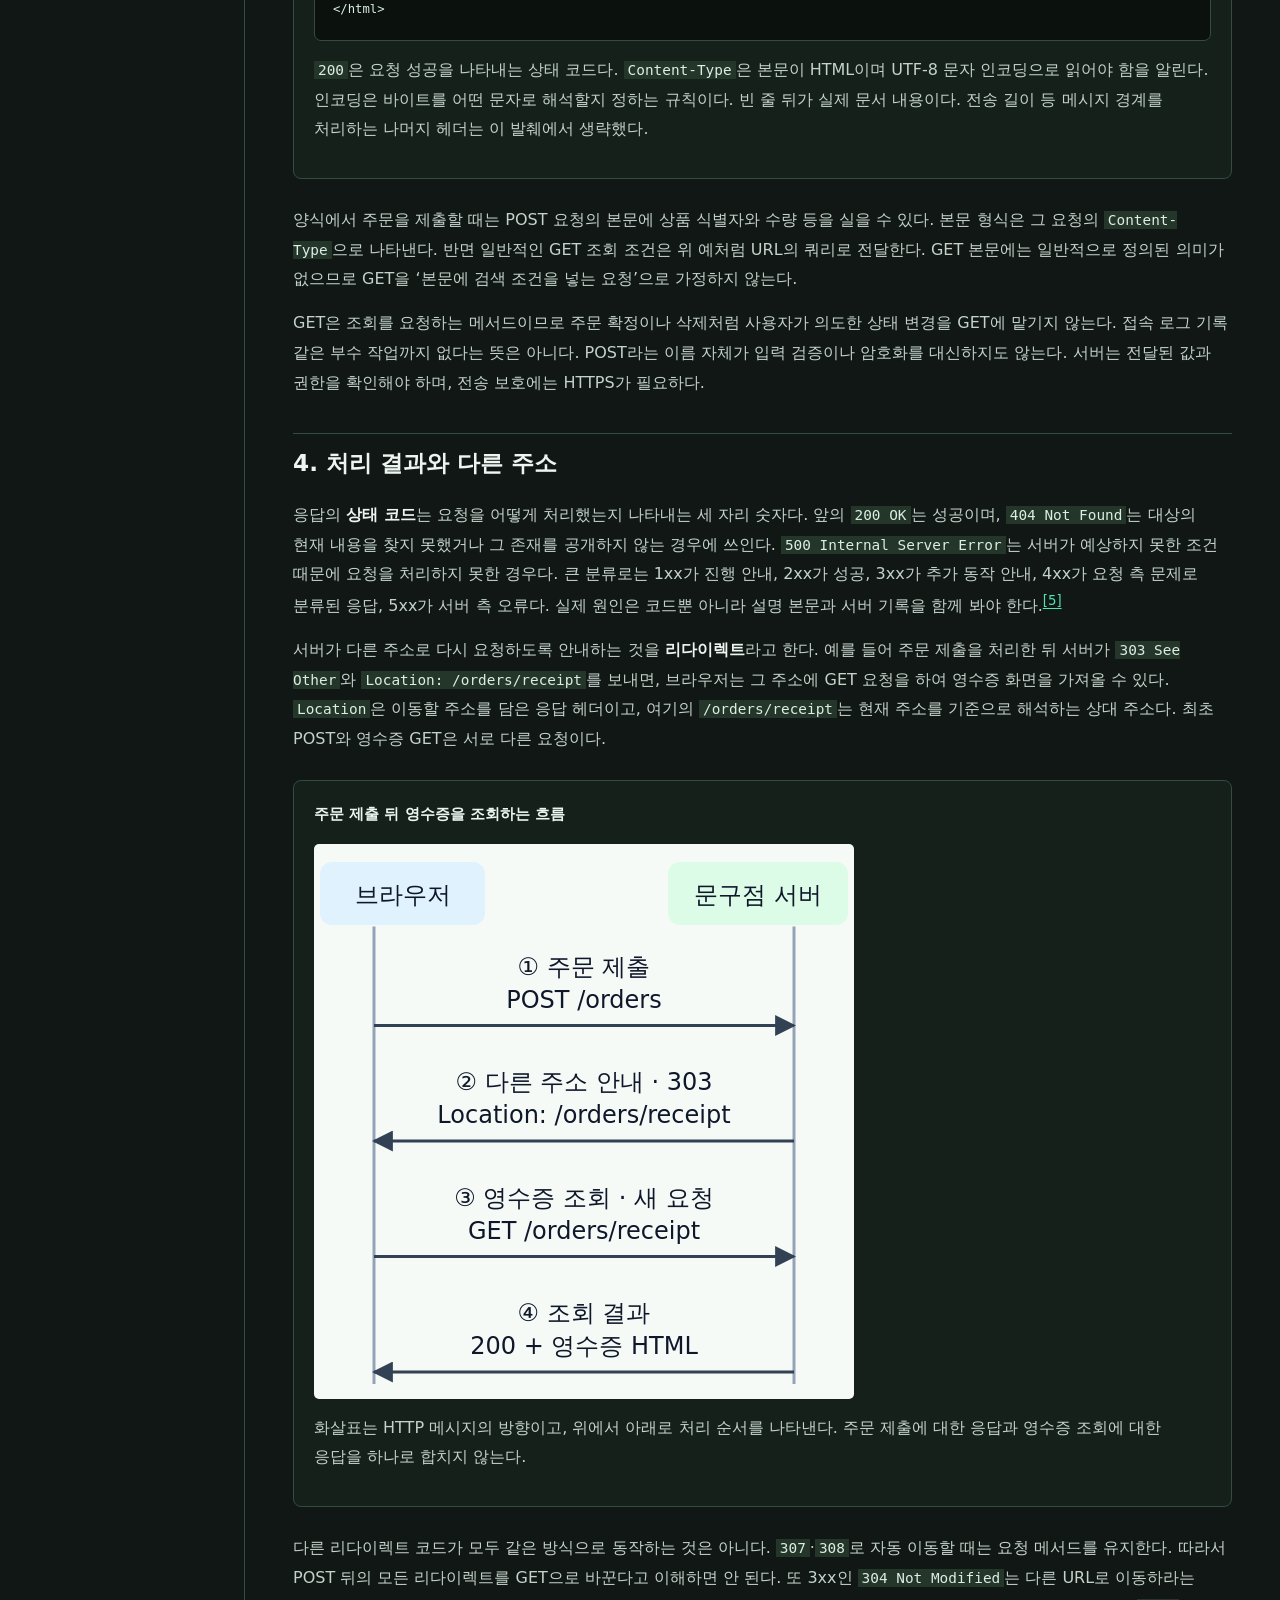
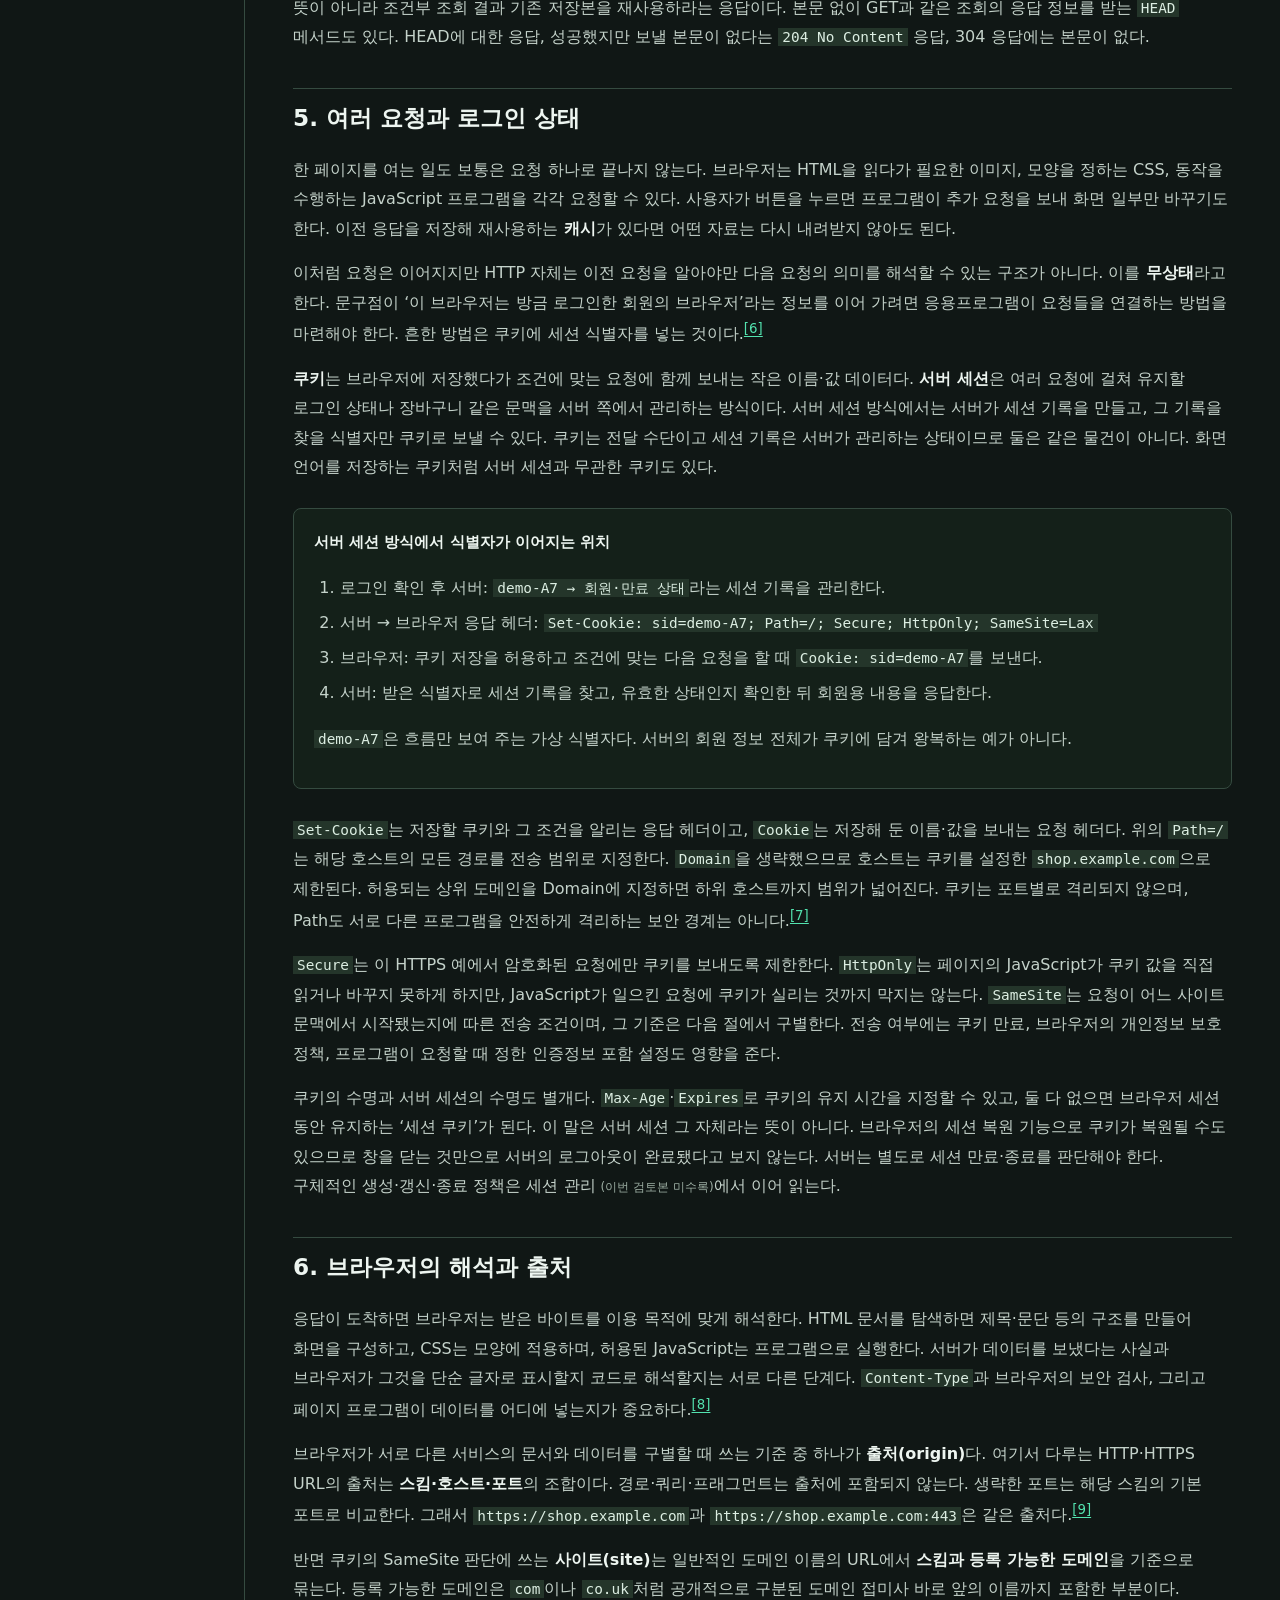
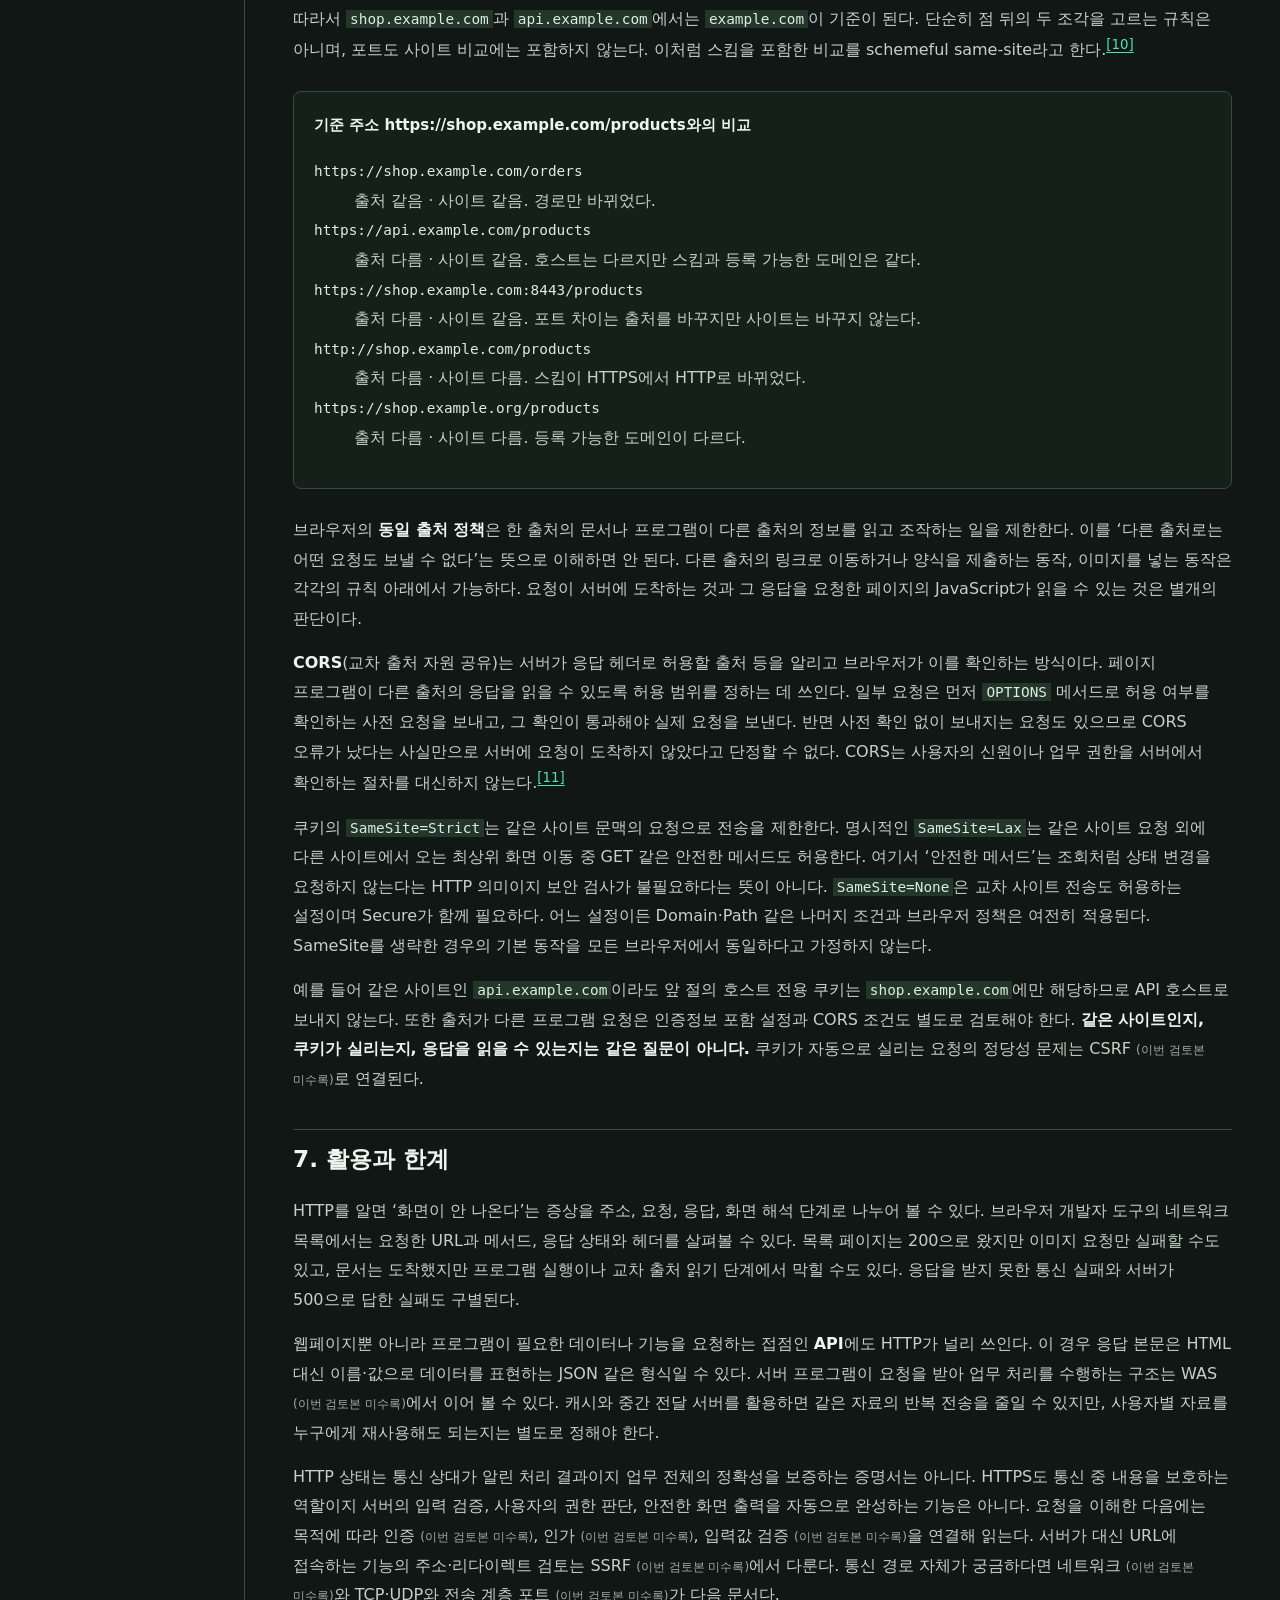
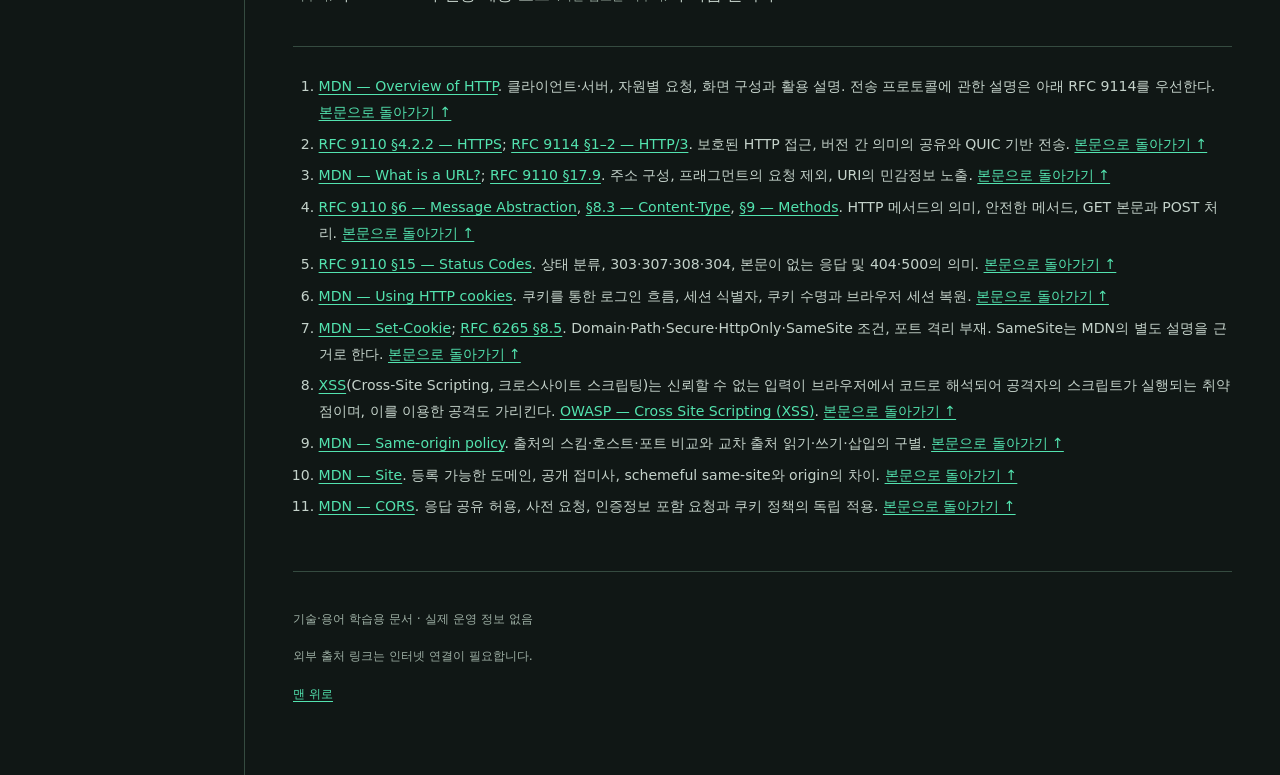
==== commit ff3c04af: "Split OOP and design patterns into expanded introductory articles" ====
--- a/HTTP와_웹_요청.html
+++ b/HTTP와_웹_요청.html
@@ -1,10 +1,10 @@
 <!doctype html>
-<html lang="ko"><head><meta charset="utf-8"><meta name="viewport" content="width=device-width, initial-scale=1"><meta name="description" content="검토용 11기사 HTML 눈검사"><title>HTTP와 웹 요청 · OJT 기술 사전</title><script src="assets/wiki.js" defer></script><script src="assets/footnotes.js" defer></script><script src="assets/reader-content.js" defer></script><link rel="stylesheet" href="assets/pilot.css"></head>
+<html lang="ko"><head><meta charset="utf-8"><meta name="viewport" content="width=device-width, initial-scale=1"><meta name="description" content="검토용 12기사 HTML 눈검사"><title>HTTP와 웹 요청 · OJT 기술 사전</title><script src="assets/wiki.js" defer></script><script src="assets/footnotes.js" defer></script><script src="assets/reader-content.js" defer></script><link rel="stylesheet" href="assets/pilot.css"></head>
 <body class="article-page"><a class="skip-link" href="#main">본문 바로가기</a>
 <header class="site-header"><a class="site-brand" href="index.html">OJT <span>기술 사전</span></a><nav aria-label="상단"><a href="index.html">전체 용어</a><a href="#toc">목차</a></nav></header>
 <div class="wiki-layout">
-<aside id="term-sidebar" class="sidebar" aria-label="용어 탐색"><div class="nav-inner"><label for="wiki-search">용어 검색</label><input id="wiki-search" type="search" placeholder="제목 · 약어 · 별칭 검색" autocomplete="off" role="combobox" aria-autocomplete="list" aria-expanded="false" aria-controls="search-results" aria-describedby="search-status"><ul id="search-results" role="listbox" aria-label="검색 제안" hidden></ul><div class="search-status" id="search-status" role="status" aria-live="polite">11개 용어</div><label for="category-filter">분류 탐색</label><select id="category-filter"><option value="">검토용 11기사</option></select><details class="all-terms"><summary>전체 용어 목록</summary><nav aria-label="기술 용어 목록"><ol><li data-category="검토용 11기사" data-search="요구사항과 분석 모델 requirements_models"><a href="요구사항과_분석_모델.html">요구사항과 분석 모델</a></li><li data-category="검토용 11기사" data-search="사용자 화면 설계 ui_design"><a href="사용자_화면_설계.html">사용자 화면 설계</a></li><li data-category="검토용 11기사" data-search="자료구조와 알고리즘 선택 data_structures"><a href="자료구조와_알고리즘_선택.html">자료구조와 알고리즘 선택</a></li><li data-category="검토용 11기사" data-search="프로그래밍 언어와 기본 문법 programming_foundations"><a href="프로그래밍_언어와_기본_문법.html">프로그래밍 언어와 기본 문법</a></li><li data-category="검토용 11기사" data-search="소프트웨어 구조와 모듈 software_architecture"><a href="소프트웨어_구조와_모듈.html">소프트웨어 구조와 모듈</a></li><li data-category="검토용 11기사" data-search="객체지향과 설계 패턴 object_design"><a href="객체지향과_설계_패턴.html">객체지향과 설계 패턴</a></li><li data-category="검토용 11기사" data-search="관계형 데이터베이스 rdbms"><a href="관계형_데이터베이스.html">관계형 데이터베이스</a></li><li data-category="검토용 11기사" data-search="운영체제 operating_system"><a href="운영체제.html">운영체제</a></li><li data-category="검토용 11기사" data-search="HTTP와 웹 요청 http"><a href="HTTP와_웹_요청.html">HTTP와 웹 요청</a></li><li data-category="검토용 11기사" data-search="해싱 hashing"><a href="해싱.html">해싱</a></li><li data-category="검토용 11기사" data-search="XSS Cross-Site Scripting 크로스사이트 스크립팅"><a href="XSS.html">XSS</a></li></ol></nav></details></div></aside>
-<main class="page" id="main" tabindex="-1"><nav class="breadcrumb" aria-label="현재 위치"><a href="index.html">기술 사전</a> / HTTP와 웹 요청</nav><p class="pilot-notice">검토용 11기사 · 전체 사전 완료본이 아닙니다. 미수록 문서는 링크 대신 표시합니다.</p><header class="article-header"><h1>HTTP와 웹 요청</h1></header><nav class="toc" id="toc" aria-label="이 문서의 목차"><details open><summary>목차</summary><ol class="numbered-toc"><li><a href="#definition">1. 브라우저와 서버</a></li><li><a href="#url">2. URL과 요청 대상</a></li><li><a href="#request-response">3. 요청과 응답의 구성</a></li><li><a href="#status-redirect">4. 처리 결과와 다른 주소</a></li><li><a href="#cookies-session">5. 여러 요청과 로그인 상태</a></li><li><a href="#browser-boundaries">6. 브라우저의 해석과 출처</a></li><li><a href="#uses-limits">7. 활용과 한계</a></li></ol></details></nav><section id="definition"><h2>1. 브라우저와 서버</h2>
+<aside id="term-sidebar" class="sidebar" aria-label="용어 탐색"><div class="nav-inner"><label for="wiki-search">용어 검색</label><input id="wiki-search" type="search" placeholder="제목 · 약어 · 별칭 검색" autocomplete="off" role="combobox" aria-autocomplete="list" aria-expanded="false" aria-controls="search-results" aria-describedby="search-status"><ul id="search-results" role="listbox" aria-label="검색 제안" hidden></ul><div class="search-status" id="search-status" role="status" aria-live="polite">12개 용어</div><label for="category-filter">분류 탐색</label><select id="category-filter"><option value="">검토용 12기사</option></select><details class="all-terms"><summary>전체 용어 목록</summary><nav aria-label="기술 용어 목록"><ol><li data-category="검토용 12기사" data-search="요구사항과 분석 모델 requirements_models"><a href="요구사항과_분석_모델.html">요구사항과 분석 모델</a></li><li data-category="검토용 12기사" data-search="사용자 화면 설계 ui_design"><a href="사용자_화면_설계.html">사용자 화면 설계</a></li><li data-category="검토용 12기사" data-search="자료구조와 알고리즘 선택 data_structures"><a href="자료구조와_알고리즘_선택.html">자료구조와 알고리즘 선택</a></li><li data-category="검토용 12기사" data-search="프로그래밍 언어와 기본 문법 programming_foundations"><a href="프로그래밍_언어와_기본_문법.html">프로그래밍 언어와 기본 문법</a></li><li data-category="검토용 12기사" data-search="소프트웨어 구조와 모듈 software_architecture"><a href="소프트웨어_구조와_모듈.html">소프트웨어 구조와 모듈</a></li><li data-category="검토용 12기사" data-search="OOP 객체지향 객체지향 프로그래밍 Object-Oriented Programming 객체지향과 설계 패턴"><a href="객체지향_프로그래밍.html">객체지향 프로그래밍</a></li><li data-category="검토용 12기사" data-search="디자인 패턴 설계 패턴 Design Patterns GoF 객체지향과 설계 패턴"><a href="디자인_패턴.html">디자인 패턴</a></li><li data-category="검토용 12기사" data-search="관계형 데이터베이스 rdbms"><a href="관계형_데이터베이스.html">관계형 데이터베이스</a></li><li data-category="검토용 12기사" data-search="운영체제 operating_system"><a href="운영체제.html">운영체제</a></li><li data-category="검토용 12기사" data-search="HTTP와 웹 요청 http"><a href="HTTP와_웹_요청.html">HTTP와 웹 요청</a></li><li data-category="검토용 12기사" data-search="해싱 hashing"><a href="해싱.html">해싱</a></li><li data-category="검토용 12기사" data-search="XSS Cross-Site Scripting 크로스사이트 스크립팅"><a href="XSS.html">XSS</a></li></ol></nav></details></div></aside>
+<main class="page" id="main" tabindex="-1"><nav class="breadcrumb" aria-label="현재 위치"><a href="index.html">기술 사전</a> / HTTP와 웹 요청</nav><p class="pilot-notice">검토용 12기사 · 전체 사전 완료본이 아닙니다. 미수록 문서는 링크 대신 표시합니다.</p><header class="article-header"><h1>HTTP와 웹 요청</h1></header><nav class="toc" id="toc" aria-label="이 문서의 목차"><details open><summary>목차</summary><ol class="numbered-toc"><li><a href="#definition">1. 브라우저와 서버</a></li><li><a href="#url">2. URL과 요청 대상</a></li><li><a href="#request-response">3. 요청과 응답의 구성</a></li><li><a href="#status-redirect">4. 처리 결과와 다른 주소</a></li><li><a href="#cookies-session">5. 여러 요청과 로그인 상태</a></li><li><a href="#browser-boundaries">6. 브라우저의 해석과 출처</a></li><li><a href="#uses-limits">7. 활용과 한계</a></li></ol></details></nav><section id="definition"><h2>1. 브라우저와 서버</h2>
 <p>브라우저 주소창에 문구점 주소를 입력하면 상품 목록이 나타난다. 브라우저는 그 목록을 스스로 알고 있는 것이 아니라, 주소가 가리키는 서비스에 자료를 요청하고 돌아온 내용을 화면으로 만든다. 이때 ‘어떤 자료를 원하는지’, ‘처리가 성공했는지’, ‘돌려주는 자료는 어떤 종류인지’를 주고받는 약속이 <strong>HTTP</strong>(Hypertext Transfer Protocol)다. 컴퓨터끼리 통신할 때 따르는 이런 약속을 프로토콜이라고 한다.</p>
 <p>요청을 보내는 쪽을 <strong>클라이언트</strong>, 요청을 받아 처리하고 답하는 쪽을 <strong>서버</strong>라고 한다. 웹을 볼 때는 브라우저가 클라이언트다. 서버는 저장된 문서를 그대로 보내기도 하고, 프로그램이 상품 정보를 조회해 만든 결과를 보내기도 한다. HTTP로 요청할 수 있는 문서·이미지·상품 정보 같은 대상을 <strong>자원</strong>이라고 부른다. HTTP는 페이지를 읽는 일뿐 아니라 검색, 양식 제출, 파일 업로드, 프로그램 사이의 데이터 교환에도 쓰인다.<sup><a id="cite1" href="#ref1" aria-label="각주 1">[1]</a></sup></p>
 <p>주소가 <code>https://</code>로 시작하면 HTTP 내용을 주고받는 통신을 암호화하고 상대 서버의 신원을 인증서로 확인하는 HTTPS를 사용한다. 이것은 HTTP와 무관한 별도 페이지 형식이 아니라 통신 보호를 갖춘 이용 방식이다. HTTP/1.1·HTTP/2·HTTP/3은 메시지를 전송하는 방식이 다른 HTTP 버전이다. 특히 HTTP/3은 TCP가 아니라 QUIC이라는 전송 프로토콜을 사용하므로 HTTP 전체를 ‘TCP로만 하는 통신’으로 이해하면 안 된다.<sup><a id="cite2" href="#ref2" aria-label="각주 2">[2]</a></sup></p>
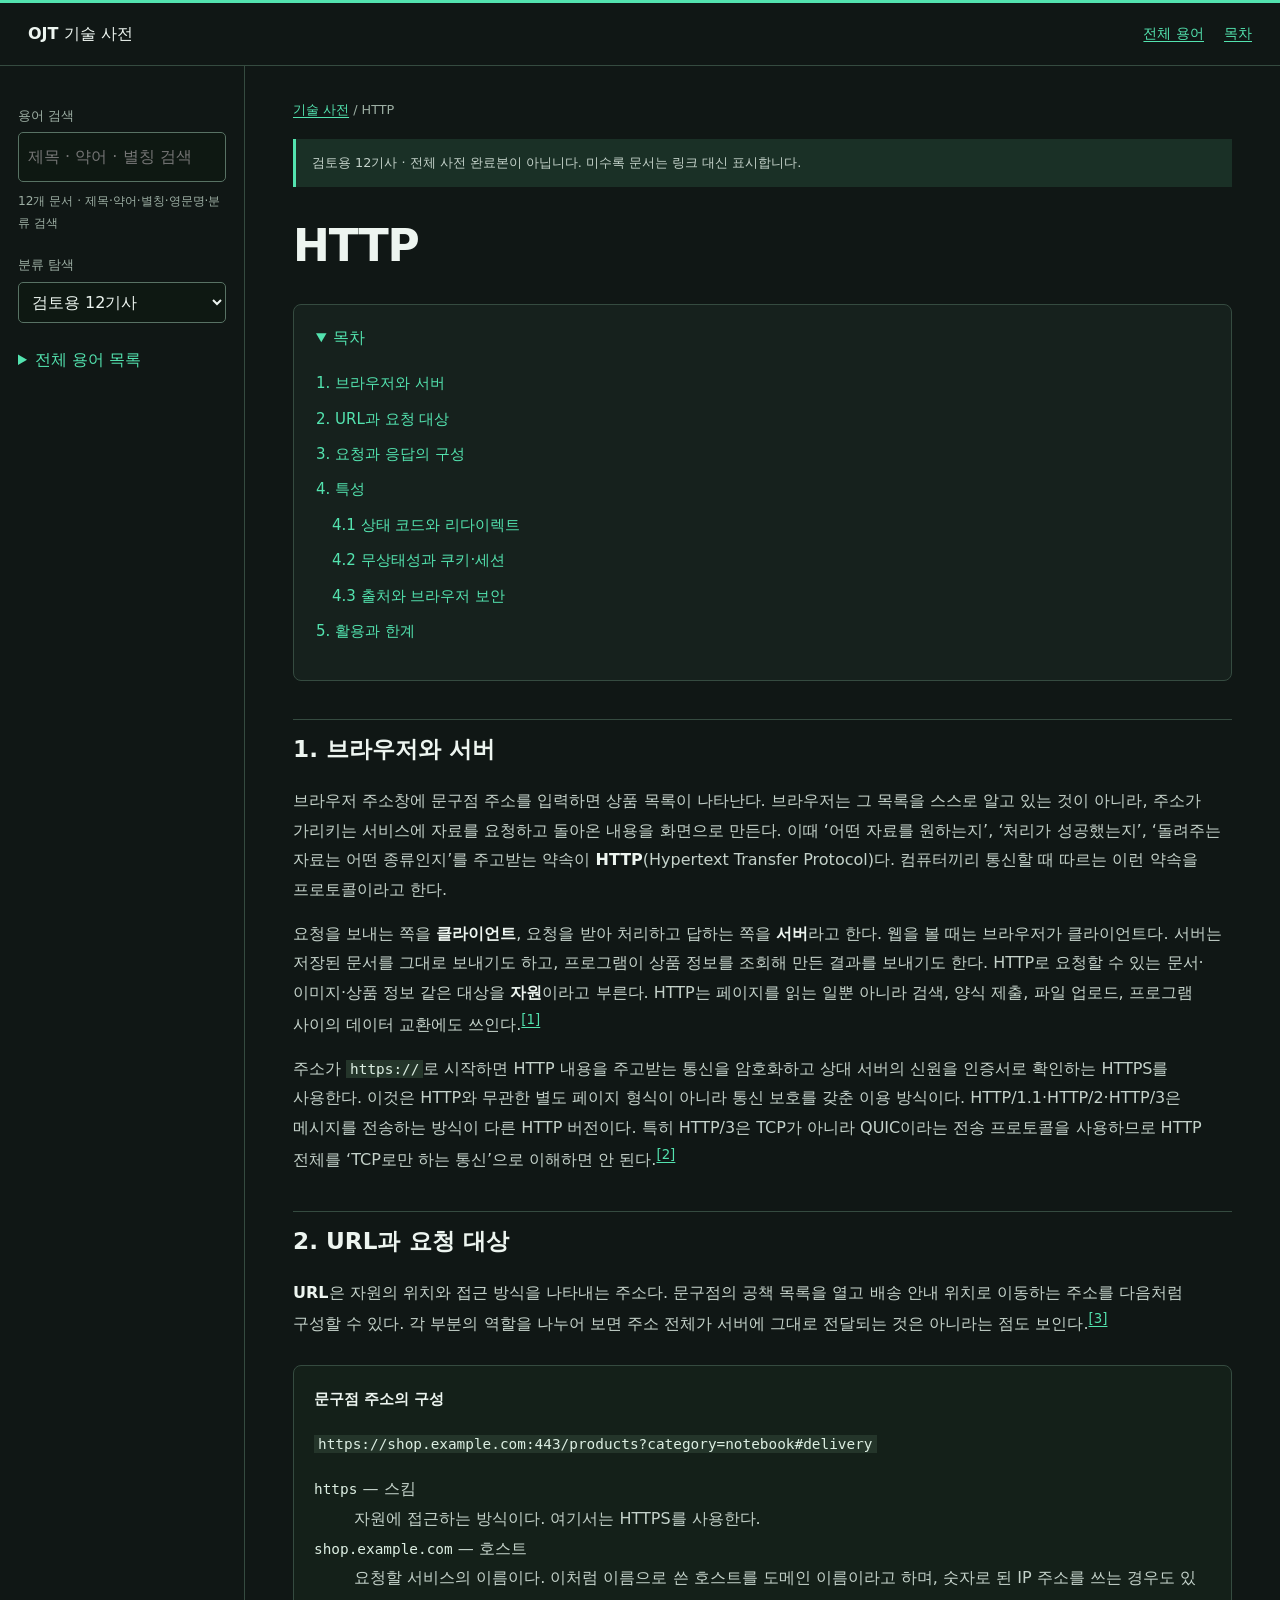
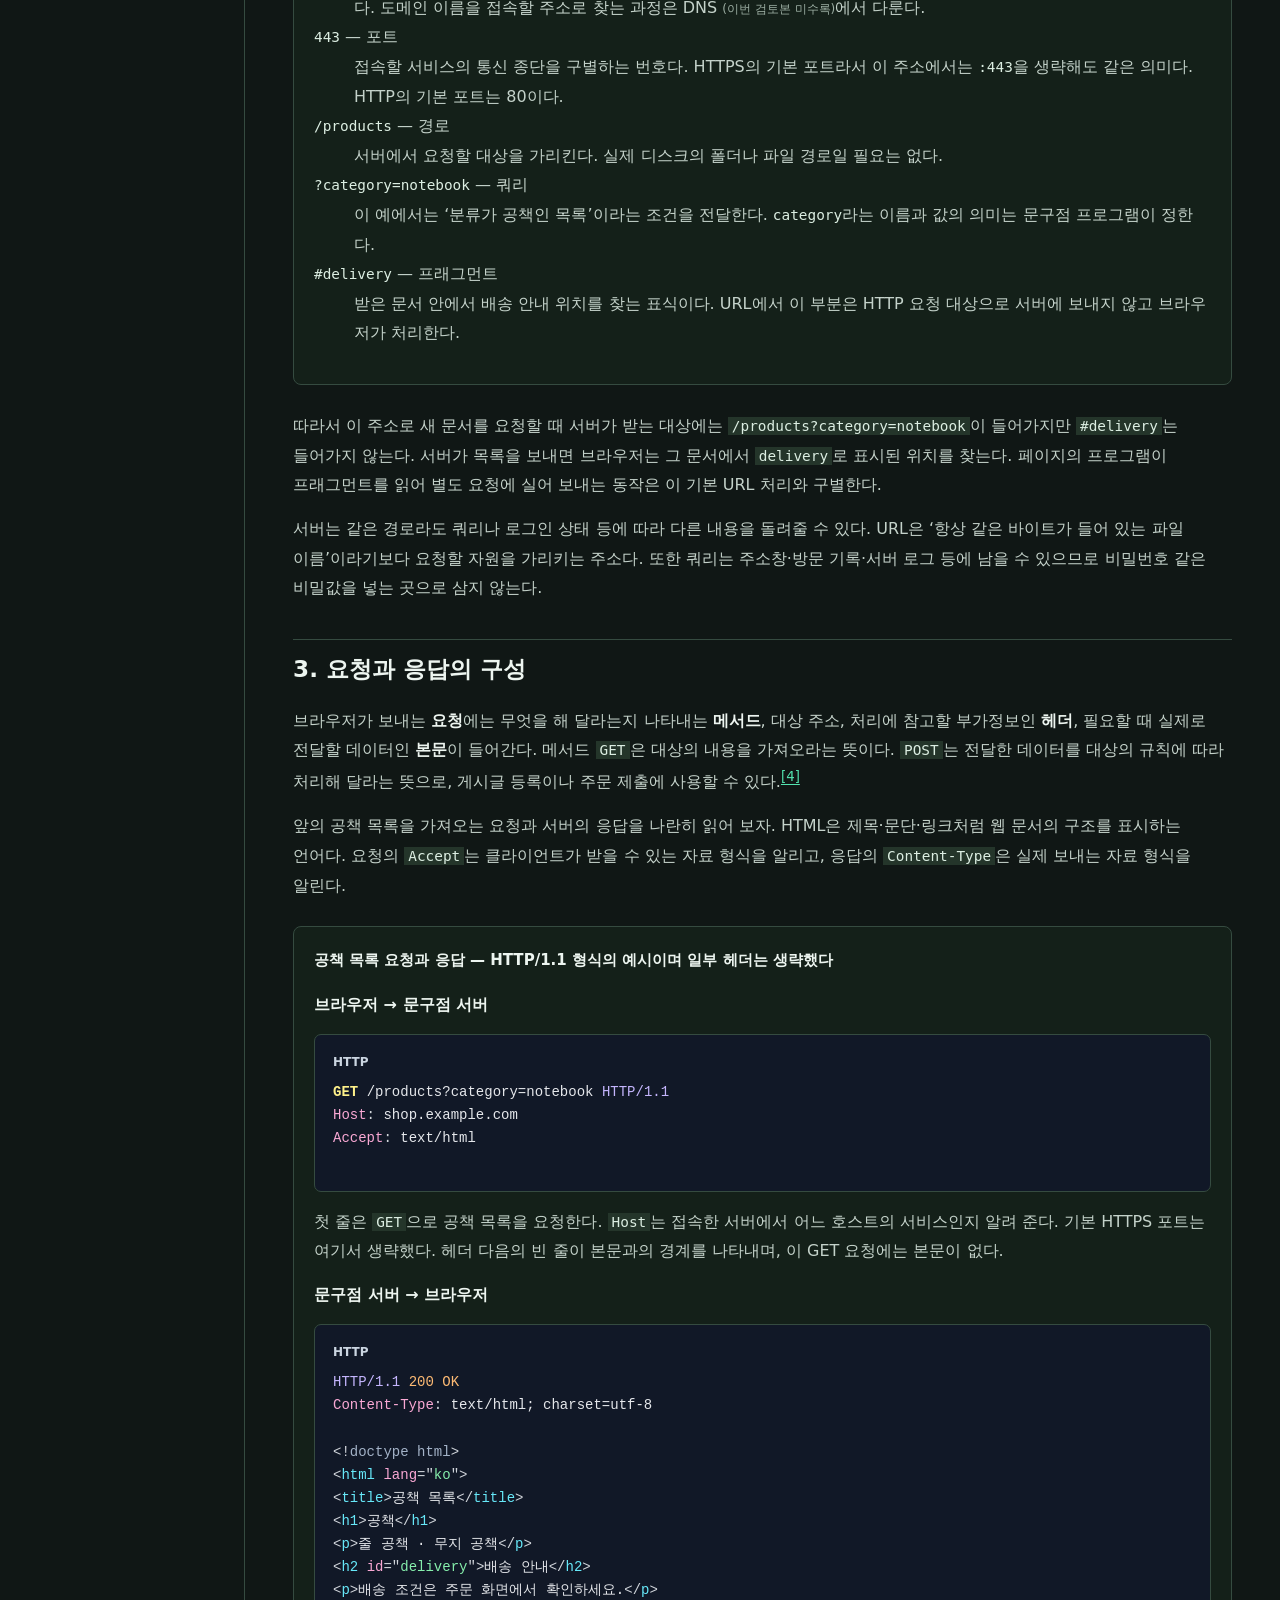
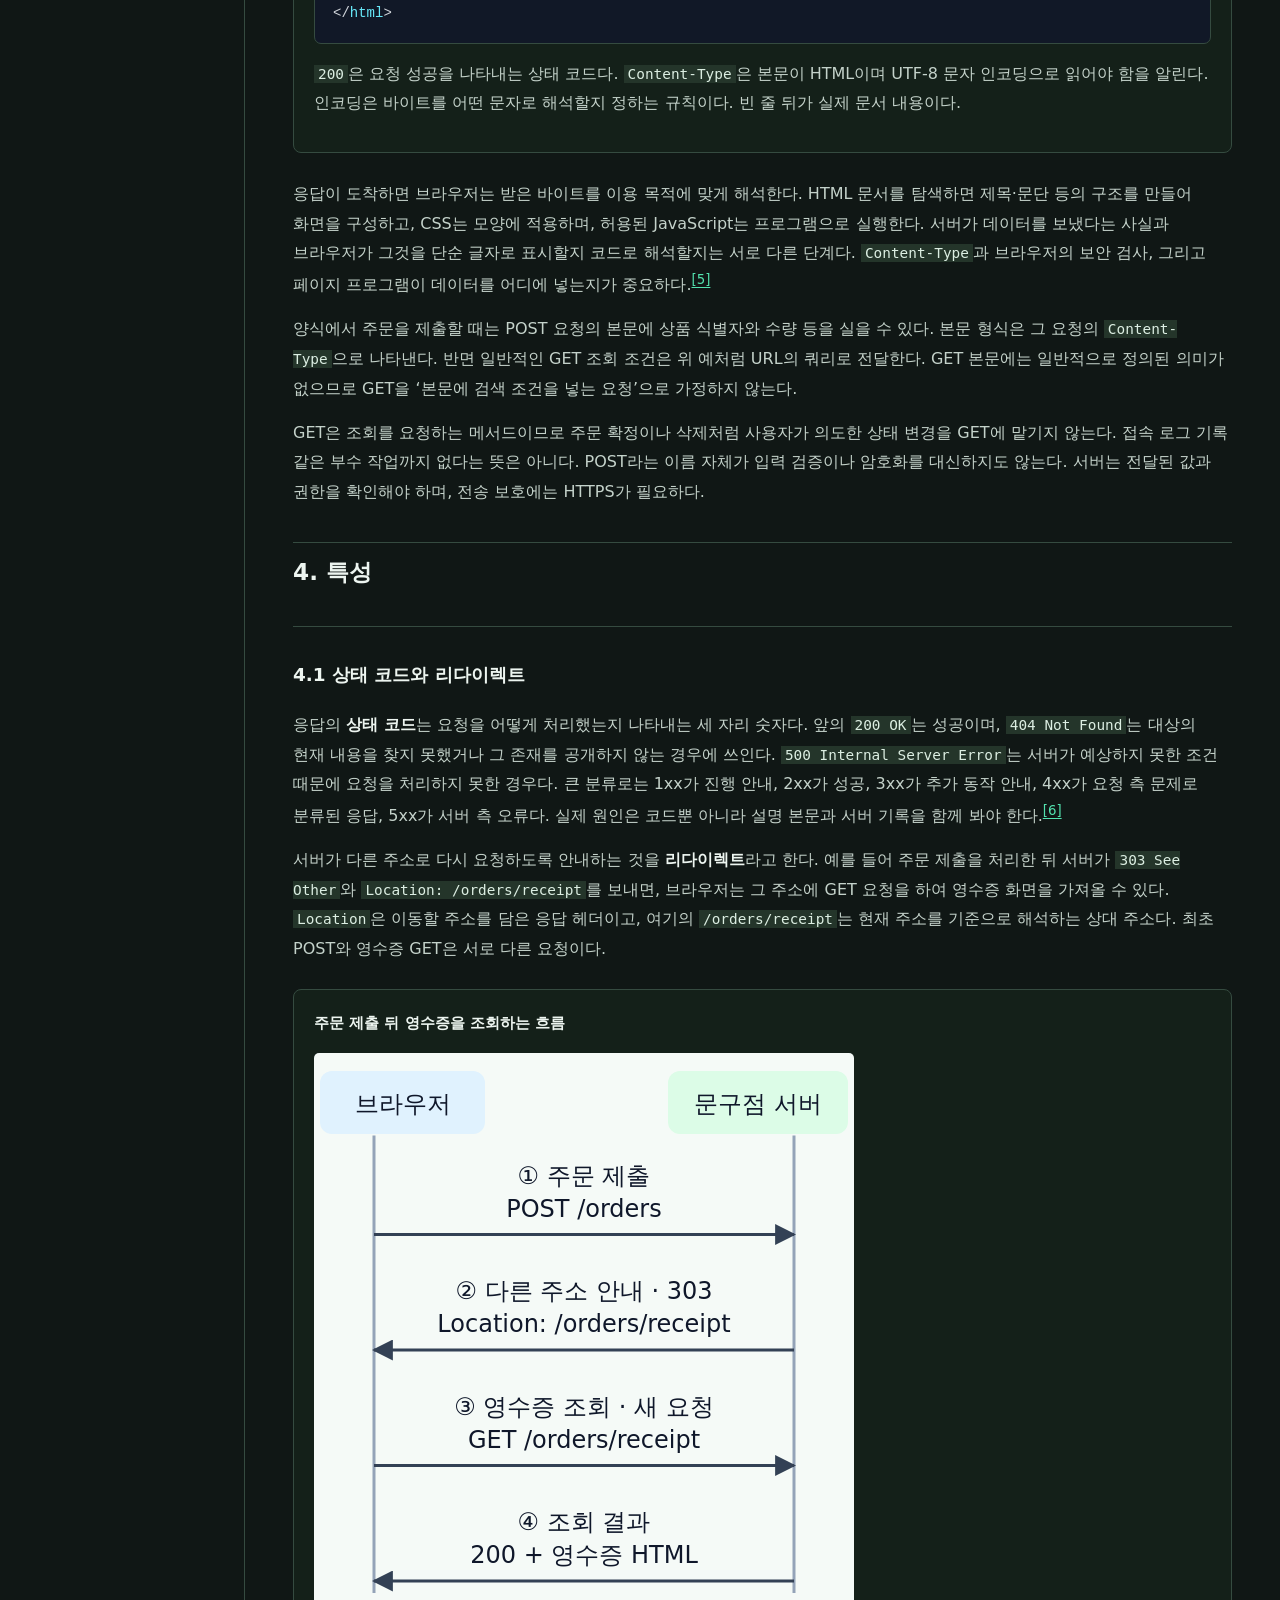
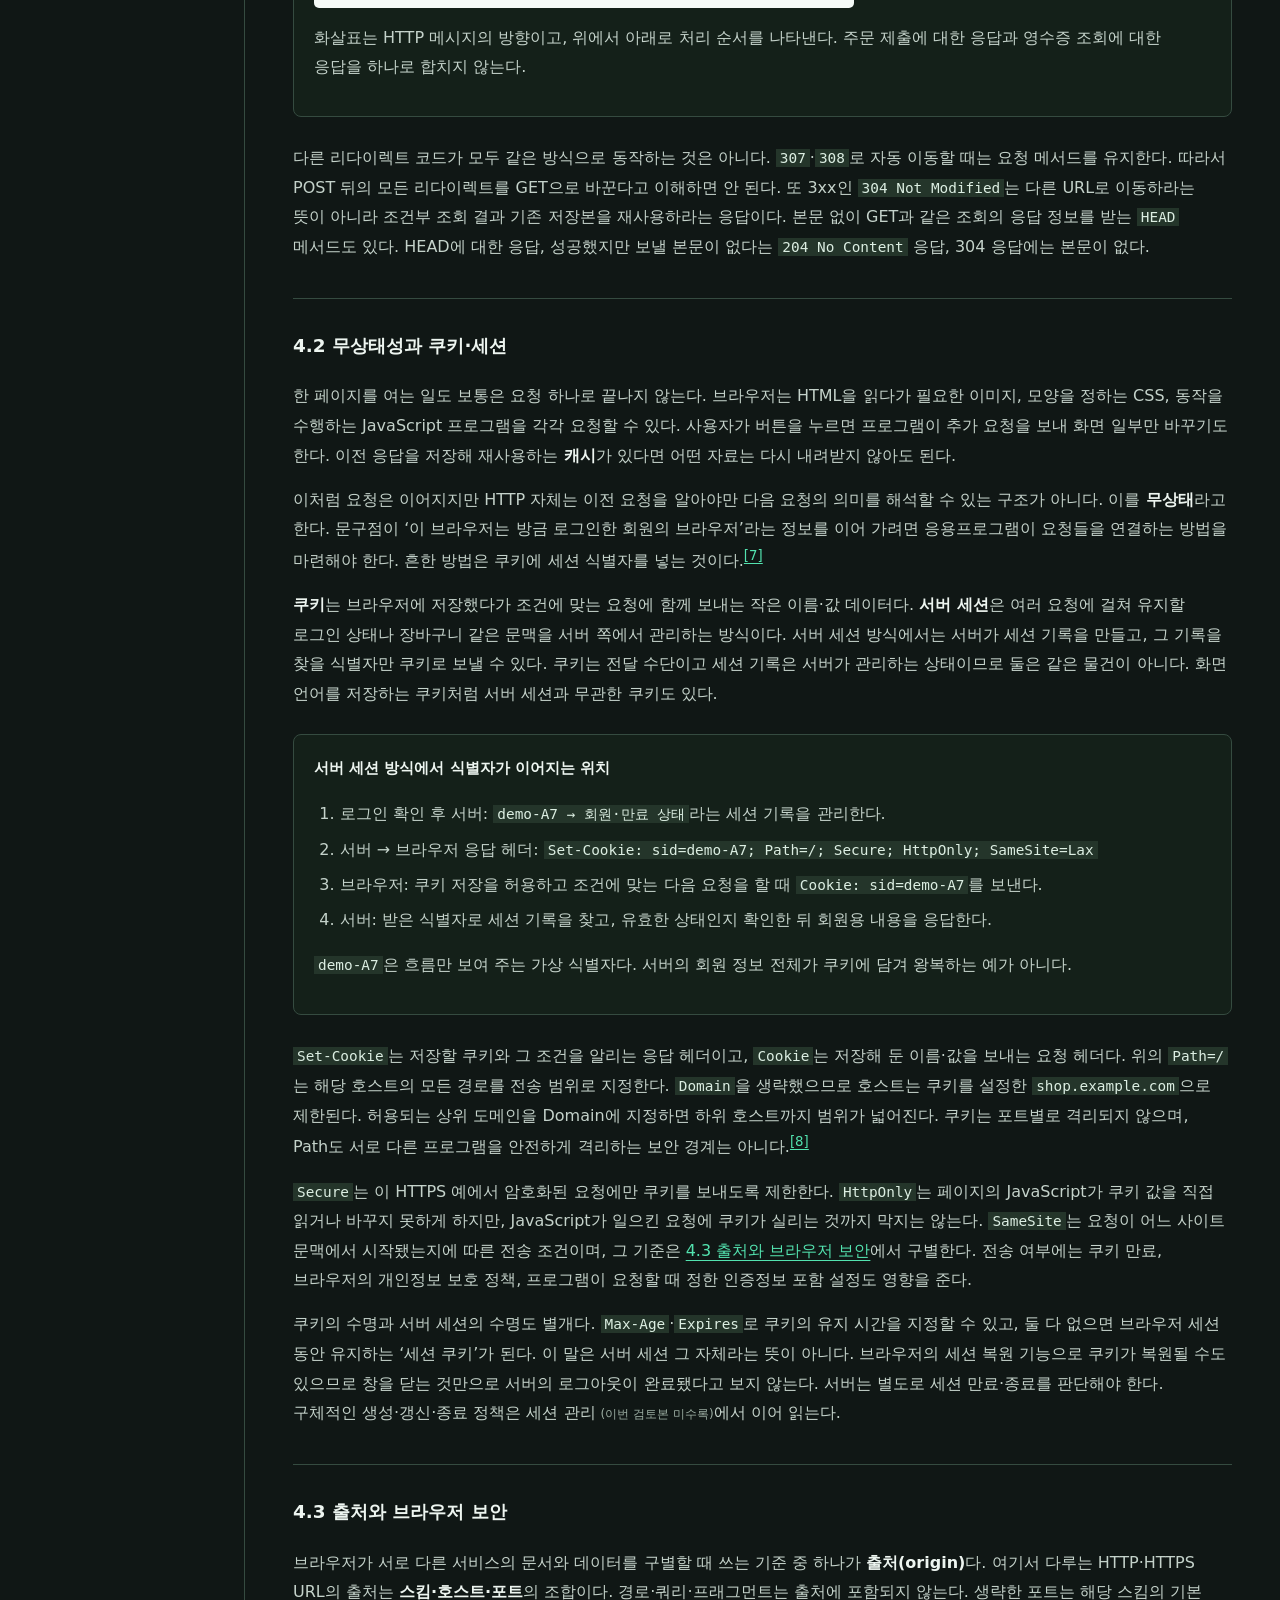
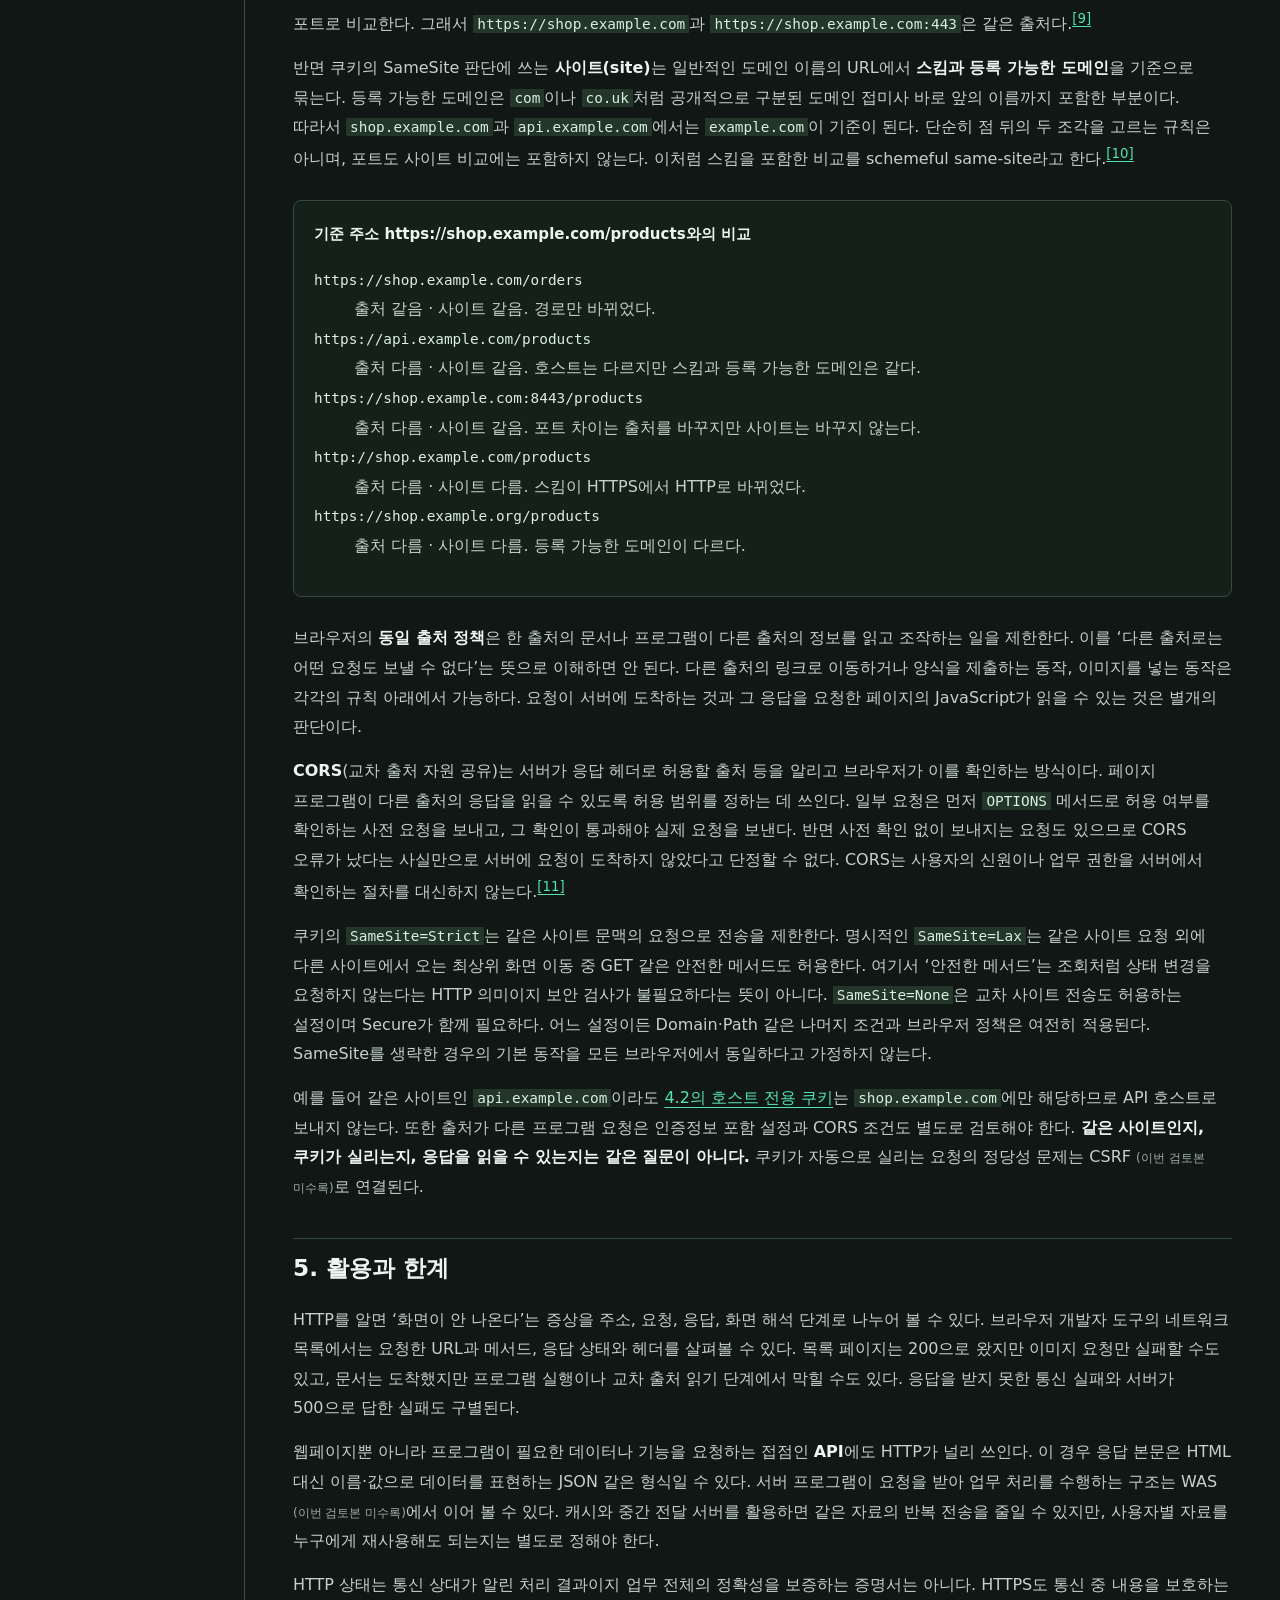
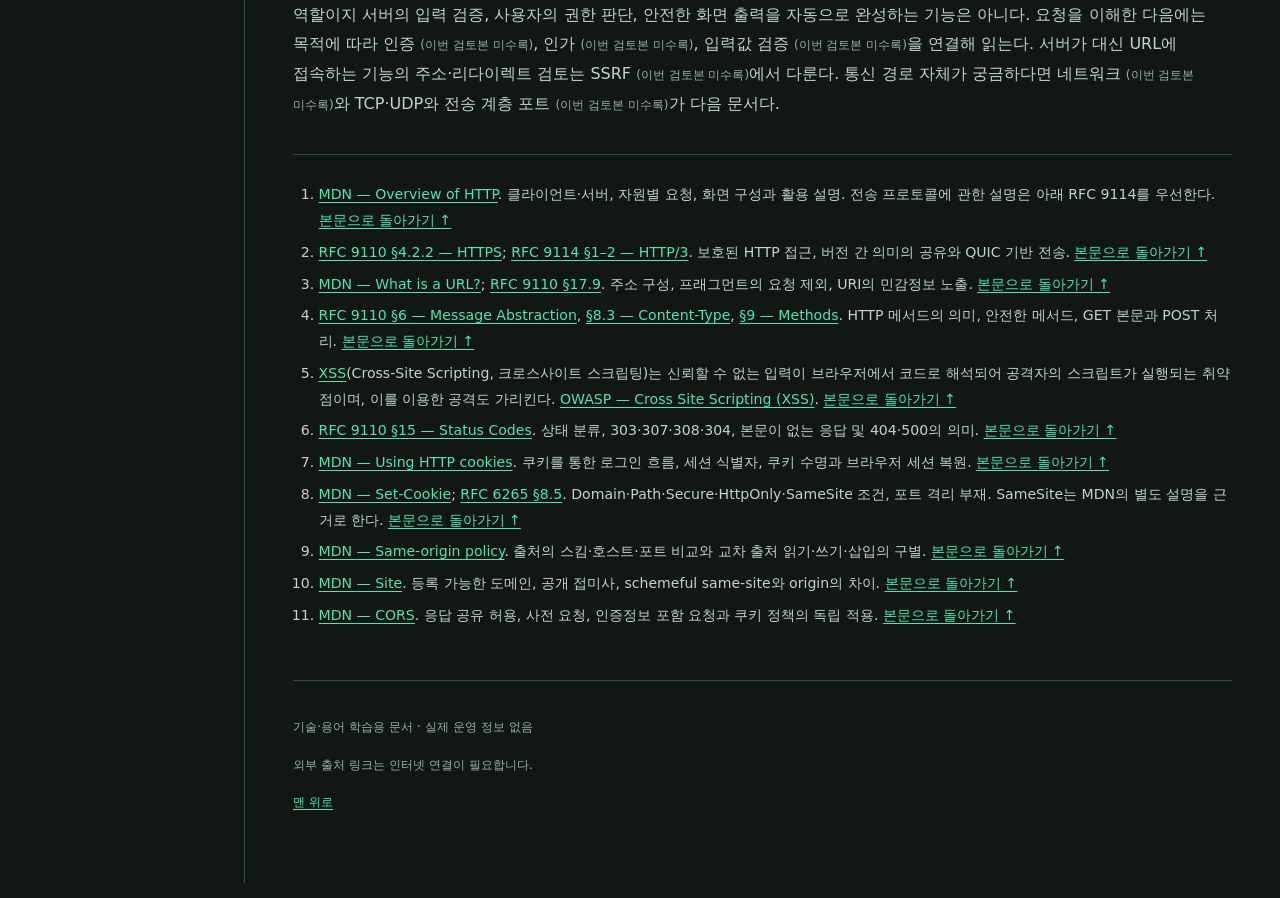
==== commit ddd9d276: "Refine dictionary titles and HTTP sections; add offline syntax highlighting" ====
--- a/HTTP와_웹_요청.html
+++ b/HTTP와_웹_요청.html
@@ -1,14 +1,16 @@
 <!doctype html>
-<html lang="ko"><head><meta charset="utf-8"><meta name="viewport" content="width=device-width, initial-scale=1"><meta name="description" content="검토용 12기사 HTML 눈검사"><title>HTTP와 웹 요청 · OJT 기술 사전</title><script src="assets/wiki.js" defer></script><script src="assets/footnotes.js" defer></script><script src="assets/reader-content.js" defer></script><link rel="stylesheet" href="assets/pilot.css"></head>
+<html lang="ko"><head><meta charset="utf-8"><meta name="viewport" content="width=device-width, initial-scale=1"><meta name="description" content="검토용 12기사 HTML 눈검사"><title>HTTP · OJT 기술 사전</title><script src="assets/wiki.js" defer></script><script src="assets/footnotes.js" defer></script><script src="assets/reader-content.js" defer></script><link rel="stylesheet" href="assets/pilot.css"><link rel="stylesheet" href="assets/code-color.css">
+<script defer src="assets/prism-local.js"></script>
+<script defer src="assets/code-color.js"></script>
+</head>
 <body class="article-page"><a class="skip-link" href="#main">본문 바로가기</a>
 <header class="site-header"><a class="site-brand" href="index.html">OJT <span>기술 사전</span></a><nav aria-label="상단"><a href="index.html">전체 용어</a><a href="#toc">목차</a></nav></header>
 <div class="wiki-layout">
-<aside id="term-sidebar" class="sidebar" aria-label="용어 탐색"><div class="nav-inner"><label for="wiki-search">용어 검색</label><input id="wiki-search" type="search" placeholder="제목 · 약어 · 별칭 검색" autocomplete="off" role="combobox" aria-autocomplete="list" aria-expanded="false" aria-controls="search-results" aria-describedby="search-status"><ul id="search-results" role="listbox" aria-label="검색 제안" hidden></ul><div class="search-status" id="search-status" role="status" aria-live="polite">12개 용어</div><label for="category-filter">분류 탐색</label><select id="category-filter"><option value="">검토용 12기사</option></select><details class="all-terms"><summary>전체 용어 목록</summary><nav aria-label="기술 용어 목록"><ol><li data-category="검토용 12기사" data-search="요구사항과 분석 모델 requirements_models"><a href="요구사항과_분석_모델.html">요구사항과 분석 모델</a></li><li data-category="검토용 12기사" data-search="사용자 화면 설계 ui_design"><a href="사용자_화면_설계.html">사용자 화면 설계</a></li><li data-category="검토용 12기사" data-search="자료구조와 알고리즘 선택 data_structures"><a href="자료구조와_알고리즘_선택.html">자료구조와 알고리즘 선택</a></li><li data-category="검토용 12기사" data-search="프로그래밍 언어와 기본 문법 programming_foundations"><a href="프로그래밍_언어와_기본_문법.html">프로그래밍 언어와 기본 문법</a></li><li data-category="검토용 12기사" data-search="소프트웨어 구조와 모듈 software_architecture"><a href="소프트웨어_구조와_모듈.html">소프트웨어 구조와 모듈</a></li><li data-category="검토용 12기사" data-search="OOP 객체지향 객체지향 프로그래밍 Object-Oriented Programming 객체지향과 설계 패턴"><a href="객체지향_프로그래밍.html">객체지향 프로그래밍</a></li><li data-category="검토용 12기사" data-search="디자인 패턴 설계 패턴 Design Patterns GoF 객체지향과 설계 패턴"><a href="디자인_패턴.html">디자인 패턴</a></li><li data-category="검토용 12기사" data-search="관계형 데이터베이스 rdbms"><a href="관계형_데이터베이스.html">관계형 데이터베이스</a></li><li data-category="검토용 12기사" data-search="운영체제 operating_system"><a href="운영체제.html">운영체제</a></li><li data-category="검토용 12기사" data-search="HTTP와 웹 요청 http"><a href="HTTP와_웹_요청.html">HTTP와 웹 요청</a></li><li data-category="검토용 12기사" data-search="해싱 hashing"><a href="해싱.html">해싱</a></li><li data-category="검토용 12기사" data-search="XSS Cross-Site Scripting 크로스사이트 스크립팅"><a href="XSS.html">XSS</a></li></ol></nav></details></div></aside>
-<main class="page" id="main" tabindex="-1"><nav class="breadcrumb" aria-label="현재 위치"><a href="index.html">기술 사전</a> / HTTP와 웹 요청</nav><p class="pilot-notice">검토용 12기사 · 전체 사전 완료본이 아닙니다. 미수록 문서는 링크 대신 표시합니다.</p><header class="article-header"><h1>HTTP와 웹 요청</h1></header><nav class="toc" id="toc" aria-label="이 문서의 목차"><details open><summary>목차</summary><ol class="numbered-toc"><li><a href="#definition">1. 브라우저와 서버</a></li><li><a href="#url">2. URL과 요청 대상</a></li><li><a href="#request-response">3. 요청과 응답의 구성</a></li><li><a href="#status-redirect">4. 처리 결과와 다른 주소</a></li><li><a href="#cookies-session">5. 여러 요청과 로그인 상태</a></li><li><a href="#browser-boundaries">6. 브라우저의 해석과 출처</a></li><li><a href="#uses-limits">7. 활용과 한계</a></li></ol></details></nav><section id="definition"><h2>1. 브라우저와 서버</h2>
+<aside id="term-sidebar" class="sidebar" aria-label="용어 탐색"><div class="nav-inner"><label for="wiki-search">용어 검색</label><input id="wiki-search" type="search" placeholder="제목 · 약어 · 별칭 검색" autocomplete="off" role="combobox" aria-autocomplete="list" aria-expanded="false" aria-controls="search-results" aria-describedby="search-status"><ul id="search-results" role="listbox" aria-label="검색 제안" hidden></ul><div class="search-status" id="search-status" role="status" aria-live="polite">12개 용어</div><label for="category-filter">분류 탐색</label><select id="category-filter"><option value="">검토용 12기사</option></select><details class="all-terms"><summary>전체 용어 목록</summary><nav aria-label="기술 용어 목록"><ol><li data-category="검토용 12기사" data-search="요구사항과 분석 모델 requirements_models"><a href="요구사항과_분석_모델.html">요구사항과 분석 모델</a></li><li data-category="검토용 12기사" data-search="사용자 인터페이스 설계 ui_design"><a href="사용자_화면_설계.html">사용자 인터페이스 설계</a></li><li data-category="검토용 12기사" data-search="자료구조와 알고리즘 data_structures"><a href="자료구조와_알고리즘_선택.html">자료구조와 알고리즘</a></li><li data-category="검토용 12기사" data-search="프로그래밍 언어와 문법 programming_foundations"><a href="프로그래밍_언어와_기본_문법.html">프로그래밍 언어와 문법</a></li><li data-category="검토용 12기사" data-search="소프트웨어 아키텍처와 모듈 software_architecture"><a href="소프트웨어_구조와_모듈.html">소프트웨어 아키텍처와 모듈</a></li><li data-category="검토용 12기사" data-search="OOP 객체지향 객체지향 프로그래밍 Object-Oriented Programming 객체지향과 설계 패턴"><a href="객체지향_프로그래밍.html">객체지향 프로그래밍</a></li><li data-category="검토용 12기사" data-search="디자인 패턴 설계 패턴 Design Patterns GoF 객체지향과 설계 패턴"><a href="디자인_패턴.html">디자인 패턴</a></li><li data-category="검토용 12기사" data-search="관계형 데이터베이스 rdbms"><a href="관계형_데이터베이스.html">관계형 데이터베이스</a></li><li data-category="검토용 12기사" data-search="운영체제 operating_system"><a href="운영체제.html">운영체제</a></li><li data-category="검토용 12기사" data-search="HTTP http"><a href="HTTP와_웹_요청.html">HTTP</a></li><li data-category="검토용 12기사" data-search="해싱 hashing"><a href="해싱.html">해싱</a></li><li data-category="검토용 12기사" data-search="XSS Cross-Site Scripting 크로스사이트 스크립팅"><a href="XSS.html">XSS</a></li></ol></nav></details></div></aside>
+<main class="page" id="main" tabindex="-1"><nav class="breadcrumb" aria-label="현재 위치"><a href="index.html">기술 사전</a> / HTTP</nav><p class="pilot-notice">검토용 12기사 · 전체 사전 완료본이 아닙니다. 미수록 문서는 링크 대신 표시합니다.</p><header class="article-header"><h1>HTTP</h1></header><nav class="toc" id="toc" aria-label="이 문서의 목차"><details open><summary>목차</summary><ol class="numbered-toc"><li><a href="#definition">1. 브라우저와 서버</a></li><li><a href="#url">2. URL과 요청 대상</a></li><li><a href="#request-response">3. 요청과 응답의 구성</a></li><li><a href="#characteristics">4. 특성</a><ol><li><a href="#status-redirect">4.1 상태 코드와 리다이렉트</a></li><li><a href="#cookies-session">4.2 무상태성과 쿠키·세션</a></li><li><a href="#browser-boundaries">4.3 출처와 브라우저 보안</a></li></ol></li><li><a href="#uses-limits">5. 활용과 한계</a></li></ol></details></nav><section id="definition"><h2>1. 브라우저와 서버</h2>
 <p>브라우저 주소창에 문구점 주소를 입력하면 상품 목록이 나타난다. 브라우저는 그 목록을 스스로 알고 있는 것이 아니라, 주소가 가리키는 서비스에 자료를 요청하고 돌아온 내용을 화면으로 만든다. 이때 ‘어떤 자료를 원하는지’, ‘처리가 성공했는지’, ‘돌려주는 자료는 어떤 종류인지’를 주고받는 약속이 <strong>HTTP</strong>(Hypertext Transfer Protocol)다. 컴퓨터끼리 통신할 때 따르는 이런 약속을 프로토콜이라고 한다.</p>
 <p>요청을 보내는 쪽을 <strong>클라이언트</strong>, 요청을 받아 처리하고 답하는 쪽을 <strong>서버</strong>라고 한다. 웹을 볼 때는 브라우저가 클라이언트다. 서버는 저장된 문서를 그대로 보내기도 하고, 프로그램이 상품 정보를 조회해 만든 결과를 보내기도 한다. HTTP로 요청할 수 있는 문서·이미지·상품 정보 같은 대상을 <strong>자원</strong>이라고 부른다. HTTP는 페이지를 읽는 일뿐 아니라 검색, 양식 제출, 파일 업로드, 프로그램 사이의 데이터 교환에도 쓰인다.<sup><a id="cite1" href="#ref1" aria-label="각주 1">[1]</a></sup></p>
 <p>주소가 <code>https://</code>로 시작하면 HTTP 내용을 주고받는 통신을 암호화하고 상대 서버의 신원을 인증서로 확인하는 HTTPS를 사용한다. 이것은 HTTP와 무관한 별도 페이지 형식이 아니라 통신 보호를 갖춘 이용 방식이다. HTTP/1.1·HTTP/2·HTTP/3은 메시지를 전송하는 방식이 다른 HTTP 버전이다. 특히 HTTP/3은 TCP가 아니라 QUIC이라는 전송 프로토콜을 사용하므로 HTTP 전체를 ‘TCP로만 하는 통신’으로 이해하면 안 된다.<sup><a id="cite2" href="#ref2" aria-label="각주 2">[2]</a></sup></p>
-<p class="small">아래 주소와 메시지는 가상 문구점을 설명하기 위해 작성한 예시이며 실제 접속 기록이 아니다. 메시지는 읽기 쉬운 HTTP/1.1 표기로 필요한 부분만 발췌했다. HTTP/2·HTTP/3의 실제 전송 바이트 형식을 뜻하지 않는다.</p>
 </section>
 <section id="url"><h2>2. URL과 요청 대상</h2>
 <p><strong>URL</strong>은 자원의 위치와 접근 방식을 나타내는 주소다. 문구점의 공책 목록을 열고 배송 안내 위치로 이동하는 주소를 다음처럼 구성할 수 있다. 각 부분의 역할을 나누어 보면 주소 전체가 서버에 그대로 전달되는 것은 아니라는 점도 보인다.<sup><a id="cite3" href="#ref3" aria-label="각주 3">[3]</a></sup></p>
@@ -26,15 +28,15 @@
 <section id="request-response"><h2>3. 요청과 응답의 구성</h2>
 <p>브라우저가 보내는 <strong>요청</strong>에는 무엇을 해 달라는지 나타내는 <strong>메서드</strong>, 대상 주소, 처리에 참고할 부가정보인 <strong>헤더</strong>, 필요할 때 실제로 전달할 데이터인 <strong>본문</strong>이 들어간다. 메서드 <code>GET</code>은 대상의 내용을 가져오라는 뜻이다. <code>POST</code>는 전달한 데이터를 대상의 규칙에 따라 처리해 달라는 뜻으로, 게시글 등록이나 주문 제출에 사용할 수 있다.<sup><a id="cite4" href="#ref4" aria-label="각주 4">[4]</a></sup></p>
 <p>앞의 공책 목록을 가져오는 요청과 서버의 응답을 나란히 읽어 보자. HTML은 제목·문단·링크처럼 웹 문서의 구조를 표시하는 언어다. 요청의 <code>Accept</code>는 클라이언트가 받을 수 있는 자료 형식을 알리고, 응답의 <code>Content-Type</code>은 실제 보내는 자료 형식을 알린다.</p>
-<figure id="visual-http-messages" class="visual-learning"><figcaption>공책 목록 요청과 그 요청에 대한 응답 — 주요 부분 발췌</figcaption>
-<h3>브라우저 → 문구점 서버</h3>
+<figure id="visual-http-messages" class="visual-learning"><figcaption>공책 목록 요청과 응답 — HTTP/1.1 형식의 예시이며 일부 헤더는 생략했다</figcaption>
+<p><strong>브라우저 → 문구점 서버</strong></p>
 <pre><code>GET /products?category=notebook HTTP/1.1
 Host: shop.example.com
 Accept: text/html
 
 </code></pre>
 <p>첫 줄은 <code>GET</code>으로 공책 목록을 요청한다. <code>Host</code>는 접속한 서버에서 어느 호스트의 서비스인지 알려 준다. 기본 HTTPS 포트는 여기서 생략했다. 헤더 다음의 빈 줄이 본문과의 경계를 나타내며, 이 GET 요청에는 본문이 없다.</p>
-<h3>문구점 서버 → 브라우저</h3>
+<p><strong>문구점 서버 → 브라우저</strong></p>
 <pre><code>HTTP/1.1 200 OK
 Content-Type: text/html; charset=utf-8
 
@@ -46,12 +48,14 @@
 &lt;h2 id="delivery"&gt;배송 안내&lt;/h2&gt;
 &lt;p&gt;배송 조건은 주문 화면에서 확인하세요.&lt;/p&gt;
 &lt;/html&gt;</code></pre>
-<p><code>200</code>은 요청 성공을 나타내는 상태 코드다. <code>Content-Type</code>은 본문이 HTML이며 UTF-8 문자 인코딩으로 읽어야 함을 알린다. 인코딩은 바이트를 어떤 문자로 해석할지 정하는 규칙이다. 빈 줄 뒤가 실제 문서 내용이다. 전송 길이 등 메시지 경계를 처리하는 나머지 헤더는 이 발췌에서 생략했다.</p></figure>
+<p><code>200</code>은 요청 성공을 나타내는 상태 코드다. <code>Content-Type</code>은 본문이 HTML이며 UTF-8 문자 인코딩으로 읽어야 함을 알린다. 인코딩은 바이트를 어떤 문자로 해석할지 정하는 규칙이다. 빈 줄 뒤가 실제 문서 내용이다.</p></figure>
+<p>응답이 도착하면 브라우저는 받은 바이트를 이용 목적에 맞게 해석한다. HTML 문서를 탐색하면 제목·문단 등의 구조를 만들어 화면을 구성하고, CSS는 모양에 적용하며, 허용된 JavaScript는 프로그램으로 실행한다. 서버가 데이터를 보냈다는 사실과 브라우저가 그것을 단순 글자로 표시할지 코드로 해석할지는 서로 다른 단계다. <code>Content-Type</code>과 브라우저의 보안 검사, 그리고 페이지 프로그램이 데이터를 어디에 넣는지가 중요하다.<sup><a id="cite-xss" href="#ref-xss" aria-label="각주 5">[5]</a></sup></p>
 <p>양식에서 주문을 제출할 때는 POST 요청의 본문에 상품 식별자와 수량 등을 실을 수 있다. 본문 형식은 그 요청의 <code>Content-Type</code>으로 나타낸다. 반면 일반적인 GET 조회 조건은 위 예처럼 URL의 쿼리로 전달한다. GET 본문에는 일반적으로 정의된 의미가 없으므로 GET을 ‘본문에 검색 조건을 넣는 요청’으로 가정하지 않는다.</p>
 <p>GET은 조회를 요청하는 메서드이므로 주문 확정이나 삭제처럼 사용자가 의도한 상태 변경을 GET에 맡기지 않는다. 접속 로그 기록 같은 부수 작업까지 없다는 뜻은 아니다. POST라는 이름 자체가 입력 검증이나 암호화를 대신하지도 않는다. 서버는 전달된 값과 권한을 확인해야 하며, 전송 보호에는 HTTPS가 필요하다.</p>
 </section>
-<section id="status-redirect"><h2>4. 처리 결과와 다른 주소</h2>
-<p>응답의 <strong>상태 코드</strong>는 요청을 어떻게 처리했는지 나타내는 세 자리 숫자다. 앞의 <code>200 OK</code>는 성공이며, <code>404 Not Found</code>는 대상의 현재 내용을 찾지 못했거나 그 존재를 공개하지 않는 경우에 쓰인다. <code>500 Internal Server Error</code>는 서버가 예상하지 못한 조건 때문에 요청을 처리하지 못한 경우다. 큰 분류로는 1xx가 진행 안내, 2xx가 성공, 3xx가 추가 동작 안내, 4xx가 요청 측 문제로 분류된 응답, 5xx가 서버 측 오류다. 실제 원인은 코드뿐 아니라 설명 본문과 서버 기록을 함께 봐야 한다.<sup><a id="cite5" href="#ref5" aria-label="각주 5">[5]</a></sup></p>
+<section id="characteristics"><h2>4. 특성</h2>
+<section id="status-redirect"><h3>4.1 상태 코드와 리다이렉트</h3>
+<p>응답의 <strong>상태 코드</strong>는 요청을 어떻게 처리했는지 나타내는 세 자리 숫자다. 앞의 <code>200 OK</code>는 성공이며, <code>404 Not Found</code>는 대상의 현재 내용을 찾지 못했거나 그 존재를 공개하지 않는 경우에 쓰인다. <code>500 Internal Server Error</code>는 서버가 예상하지 못한 조건 때문에 요청을 처리하지 못한 경우다. 큰 분류로는 1xx가 진행 안내, 2xx가 성공, 3xx가 추가 동작 안내, 4xx가 요청 측 문제로 분류된 응답, 5xx가 서버 측 오류다. 실제 원인은 코드뿐 아니라 설명 본문과 서버 기록을 함께 봐야 한다.<sup><a id="cite5" href="#ref5" aria-label="각주 6">[6]</a></sup></p>
 <p>서버가 다른 주소로 다시 요청하도록 안내하는 것을 <strong>리다이렉트</strong>라고 한다. 예를 들어 주문 제출을 처리한 뒤 서버가 <code>303 See Other</code>와 <code>Location: /orders/receipt</code>를 보내면, 브라우저는 그 주소에 GET 요청을 하여 영수증 화면을 가져올 수 있다. <code>Location</code>은 이동할 주소를 담은 응답 헤더이고, 여기의 <code>/orders/receipt</code>는 현재 주소를 기준으로 해석하는 상대 주소다. 최초 POST와 영수증 GET은 서로 다른 요청이다.</p>
 <figure id="visual-http-redirect" class="visual-learning" aria-labelledby="http-flow-caption"><figcaption id="http-flow-caption">주문 제출 뒤 영수증을 조회하는 흐름</figcaption>
 <svg viewBox="0 0 360 370" role="img" aria-labelledby="http-flow-title http-flow-desc" style="width:100%;height:auto;max-width:540px">
@@ -65,19 +69,18 @@
 <p>화살표는 HTTP 메시지의 방향이고, 위에서 아래로 처리 순서를 나타낸다. 주문 제출에 대한 응답과 영수증 조회에 대한 응답을 하나로 합치지 않는다.</p></figure>
 <p>다른 리다이렉트 코드가 모두 같은 방식으로 동작하는 것은 아니다. <code>307</code>·<code>308</code>로 자동 이동할 때는 요청 메서드를 유지한다. 따라서 POST 뒤의 모든 리다이렉트를 GET으로 바꾼다고 이해하면 안 된다. 또 3xx인 <code>304 Not Modified</code>는 다른 URL로 이동하라는 뜻이 아니라 조건부 조회 결과 기존 저장본을 재사용하라는 응답이다. 본문 없이 GET과 같은 조회의 응답 정보를 받는 <code>HEAD</code> 메서드도 있다. HEAD에 대한 응답, 성공했지만 보낼 본문이 없다는 <code>204 No Content</code> 응답, 304 응답에는 본문이 없다.</p>
 </section>
-<section id="cookies-session"><h2>5. 여러 요청과 로그인 상태</h2>
+<section id="cookies-session"><h3>4.2 무상태성과 쿠키·세션</h3>
 <p>한 페이지를 여는 일도 보통은 요청 하나로 끝나지 않는다. 브라우저는 HTML을 읽다가 필요한 이미지, 모양을 정하는 CSS, 동작을 수행하는 JavaScript 프로그램을 각각 요청할 수 있다. 사용자가 버튼을 누르면 프로그램이 추가 요청을 보내 화면 일부만 바꾸기도 한다. 이전 응답을 저장해 재사용하는 <strong>캐시</strong>가 있다면 어떤 자료는 다시 내려받지 않아도 된다.</p>
-<p>이처럼 요청은 이어지지만 HTTP 자체는 이전 요청을 알아야만 다음 요청의 의미를 해석할 수 있는 구조가 아니다. 이를 <strong>무상태</strong>라고 한다. 문구점이 ‘이 브라우저는 방금 로그인한 회원의 브라우저’라는 정보를 이어 가려면 응용프로그램이 요청들을 연결하는 방법을 마련해야 한다. 흔한 방법은 쿠키에 세션 식별자를 넣는 것이다.<sup><a id="cite6" href="#ref6" aria-label="각주 6">[6]</a></sup></p>
+<p>이처럼 요청은 이어지지만 HTTP 자체는 이전 요청을 알아야만 다음 요청의 의미를 해석할 수 있는 구조가 아니다. 이를 <strong>무상태</strong>라고 한다. 문구점이 ‘이 브라우저는 방금 로그인한 회원의 브라우저’라는 정보를 이어 가려면 응용프로그램이 요청들을 연결하는 방법을 마련해야 한다. 흔한 방법은 쿠키에 세션 식별자를 넣는 것이다.<sup><a id="cite6" href="#ref6" aria-label="각주 7">[7]</a></sup></p>
 <p><strong>쿠키</strong>는 브라우저에 저장했다가 조건에 맞는 요청에 함께 보내는 작은 이름·값 데이터다. <strong>서버 세션</strong>은 여러 요청에 걸쳐 유지할 로그인 상태나 장바구니 같은 문맥을 서버 쪽에서 관리하는 방식이다. 서버 세션 방식에서는 서버가 세션 기록을 만들고, 그 기록을 찾을 식별자만 쿠키로 보낼 수 있다. 쿠키는 전달 수단이고 세션 기록은 서버가 관리하는 상태이므로 둘은 같은 물건이 아니다. 화면 언어를 저장하는 쿠키처럼 서버 세션과 무관한 쿠키도 있다.</p>
 <figure id="visual-http-session" class="visual-learning"><figcaption>서버 세션 방식에서 식별자가 이어지는 위치</figcaption>
 <ol><li>로그인 확인 후 서버: <code>demo-A7 → 회원·만료 상태</code>라는 세션 기록을 관리한다.</li><li>서버 → 브라우저 응답 헤더: <code>Set-Cookie: sid=demo-A7; Path=/; Secure; HttpOnly; SameSite=Lax</code></li><li>브라우저: 쿠키 저장을 허용하고 조건에 맞는 다음 요청을 할 때 <code>Cookie: sid=demo-A7</code>를 보낸다.</li><li>서버: 받은 식별자로 세션 기록을 찾고, 유효한 상태인지 확인한 뒤 회원용 내용을 응답한다.</li></ol>
 <p><code>demo-A7</code>은 흐름만 보여 주는 가상 식별자다. 서버의 회원 정보 전체가 쿠키에 담겨 왕복하는 예가 아니다.</p></figure>
-<p><code>Set-Cookie</code>는 저장할 쿠키와 그 조건을 알리는 응답 헤더이고, <code>Cookie</code>는 저장해 둔 이름·값을 보내는 요청 헤더다. 위의 <code>Path=/</code>는 해당 호스트의 모든 경로를 전송 범위로 지정한다. <code>Domain</code>을 생략했으므로 호스트는 쿠키를 설정한 <code>shop.example.com</code>으로 제한된다. 허용되는 상위 도메인을 Domain에 지정하면 하위 호스트까지 범위가 넓어진다. 쿠키는 포트별로 격리되지 않으며, Path도 서로 다른 프로그램을 안전하게 격리하는 보안 경계는 아니다.<sup><a id="cite7" href="#ref7" aria-label="각주 7">[7]</a></sup></p>
-<p><code>Secure</code>는 이 HTTPS 예에서 암호화된 요청에만 쿠키를 보내도록 제한한다. <code>HttpOnly</code>는 페이지의 JavaScript가 쿠키 값을 직접 읽거나 바꾸지 못하게 하지만, JavaScript가 일으킨 요청에 쿠키가 실리는 것까지 막지는 않는다. <code>SameSite</code>는 요청이 어느 사이트 문맥에서 시작됐는지에 따른 전송 조건이며, 그 기준은 다음 절에서 구별한다. 전송 여부에는 쿠키 만료, 브라우저의 개인정보 보호 정책, 프로그램이 요청할 때 정한 인증정보 포함 설정도 영향을 준다.</p>
+<p><code>Set-Cookie</code>는 저장할 쿠키와 그 조건을 알리는 응답 헤더이고, <code>Cookie</code>는 저장해 둔 이름·값을 보내는 요청 헤더다. 위의 <code>Path=/</code>는 해당 호스트의 모든 경로를 전송 범위로 지정한다. <code>Domain</code>을 생략했으므로 호스트는 쿠키를 설정한 <code>shop.example.com</code>으로 제한된다. 허용되는 상위 도메인을 Domain에 지정하면 하위 호스트까지 범위가 넓어진다. 쿠키는 포트별로 격리되지 않으며, Path도 서로 다른 프로그램을 안전하게 격리하는 보안 경계는 아니다.<sup><a id="cite7" href="#ref7" aria-label="각주 8">[8]</a></sup></p>
+<p><code>Secure</code>는 이 HTTPS 예에서 암호화된 요청에만 쿠키를 보내도록 제한한다. <code>HttpOnly</code>는 페이지의 JavaScript가 쿠키 값을 직접 읽거나 바꾸지 못하게 하지만, JavaScript가 일으킨 요청에 쿠키가 실리는 것까지 막지는 않는다. <code>SameSite</code>는 요청이 어느 사이트 문맥에서 시작됐는지에 따른 전송 조건이며, 그 기준은 <a href="#browser-boundaries">4.3 출처와 브라우저 보안</a>에서 구별한다. 전송 여부에는 쿠키 만료, 브라우저의 개인정보 보호 정책, 프로그램이 요청할 때 정한 인증정보 포함 설정도 영향을 준다.</p>
 <p>쿠키의 수명과 서버 세션의 수명도 별개다. <code>Max-Age</code>·<code>Expires</code>로 쿠키의 유지 시간을 지정할 수 있고, 둘 다 없으면 브라우저 세션 동안 유지하는 ‘세션 쿠키’가 된다. 이 말은 서버 세션 그 자체라는 뜻이 아니다. 브라우저의 세션 복원 기능으로 쿠키가 복원될 수도 있으므로 창을 닫는 것만으로 서버의 로그아웃이 완료됐다고 보지 않는다. 서버는 별도로 세션 만료·종료를 판단해야 한다. 구체적인 생성·갱신·종료 정책은 <span class="pilot-omitted">세션 관리 <small>(이번 검토본 미수록)</small></span>에서 이어 읽는다.</p>
 </section>
-<section id="browser-boundaries"><h2>6. 브라우저의 해석과 출처</h2>
-<p>응답이 도착하면 브라우저는 받은 바이트를 이용 목적에 맞게 해석한다. HTML 문서를 탐색하면 제목·문단 등의 구조를 만들어 화면을 구성하고, CSS는 모양에 적용하며, 허용된 JavaScript는 프로그램으로 실행한다. 서버가 데이터를 보냈다는 사실과 브라우저가 그것을 단순 글자로 표시할지 코드로 해석할지는 서로 다른 단계다. <code>Content-Type</code>과 브라우저의 보안 검사, 그리고 페이지 프로그램이 데이터를 어디에 넣는지가 중요하다.<sup><a id="cite-xss" href="#ref-xss" aria-label="각주 8">[8]</a></sup></p>
+<section id="browser-boundaries"><h3>4.3 출처와 브라우저 보안</h3>
 <p>브라우저가 서로 다른 서비스의 문서와 데이터를 구별할 때 쓰는 기준 중 하나가 <strong>출처(origin)</strong>다. 여기서 다루는 HTTP·HTTPS URL의 출처는 <strong>스킴·호스트·포트</strong>의 조합이다. 경로·쿼리·프래그먼트는 출처에 포함되지 않는다. 생략한 포트는 해당 스킴의 기본 포트로 비교한다. 그래서 <code>https://shop.example.com</code>과 <code>https://shop.example.com:443</code>은 같은 출처다.<sup><a id="cite8" href="#ref8" aria-label="각주 9">[9]</a></sup></p>
 <p>반면 쿠키의 SameSite 판단에 쓰는 <strong>사이트(site)</strong>는 일반적인 도메인 이름의 URL에서 <strong>스킴과 등록 가능한 도메인</strong>을 기준으로 묶는다. 등록 가능한 도메인은 <code>com</code>이나 <code>co.uk</code>처럼 공개적으로 구분된 도메인 접미사 바로 앞의 이름까지 포함한 부분이다. 따라서 <code>shop.example.com</code>과 <code>api.example.com</code>에서는 <code>example.com</code>이 기준이 된다. 단순히 점 뒤의 두 조각을 고르는 규칙은 아니며, 포트도 사이트 비교에는 포함하지 않는다. 이처럼 스킴을 포함한 비교를 schemeful same-site라고 한다.<sup><a id="cite9" href="#ref9" aria-label="각주 10">[10]</a></sup></p>
 <figure id="visual-http-boundaries" class="visual-learning"><figcaption>기준 주소 https://shop.example.com/products와의 비교</figcaption>
@@ -89,9 +92,10 @@
 <p>브라우저의 <strong>동일 출처 정책</strong>은 한 출처의 문서나 프로그램이 다른 출처의 정보를 읽고 조작하는 일을 제한한다. 이를 ‘다른 출처로는 어떤 요청도 보낼 수 없다’는 뜻으로 이해하면 안 된다. 다른 출처의 링크로 이동하거나 양식을 제출하는 동작, 이미지를 넣는 동작은 각각의 규칙 아래에서 가능하다. 요청이 서버에 도착하는 것과 그 응답을 요청한 페이지의 JavaScript가 읽을 수 있는 것은 별개의 판단이다.</p>
 <p><strong>CORS</strong>(교차 출처 자원 공유)는 서버가 응답 헤더로 허용할 출처 등을 알리고 브라우저가 이를 확인하는 방식이다. 페이지 프로그램이 다른 출처의 응답을 읽을 수 있도록 허용 범위를 정하는 데 쓰인다. 일부 요청은 먼저 <code>OPTIONS</code> 메서드로 허용 여부를 확인하는 사전 요청을 보내고, 그 확인이 통과해야 실제 요청을 보낸다. 반면 사전 확인 없이 보내지는 요청도 있으므로 CORS 오류가 났다는 사실만으로 서버에 요청이 도착하지 않았다고 단정할 수 없다. CORS는 사용자의 신원이나 업무 권한을 서버에서 확인하는 절차를 대신하지 않는다.<sup><a id="cite10" href="#ref10" aria-label="각주 11">[11]</a></sup></p>
 <p>쿠키의 <code>SameSite=Strict</code>는 같은 사이트 문맥의 요청으로 전송을 제한한다. 명시적인 <code>SameSite=Lax</code>는 같은 사이트 요청 외에 다른 사이트에서 오는 최상위 화면 이동 중 GET 같은 안전한 메서드도 허용한다. 여기서 ‘안전한 메서드’는 조회처럼 상태 변경을 요청하지 않는다는 HTTP 의미이지 보안 검사가 불필요하다는 뜻이 아니다. <code>SameSite=None</code>은 교차 사이트 전송도 허용하는 설정이며 Secure가 함께 필요하다. 어느 설정이든 Domain·Path 같은 나머지 조건과 브라우저 정책은 여전히 적용된다. SameSite를 생략한 경우의 기본 동작을 모든 브라우저에서 동일하다고 가정하지 않는다.</p>
-<p>예를 들어 같은 사이트인 <code>api.example.com</code>이라도 앞 절의 호스트 전용 쿠키는 <code>shop.example.com</code>에만 해당하므로 API 호스트로 보내지 않는다. 또한 출처가 다른 프로그램 요청은 인증정보 포함 설정과 CORS 조건도 별도로 검토해야 한다. <strong>같은 사이트인지, 쿠키가 실리는지, 응답을 읽을 수 있는지는 같은 질문이 아니다.</strong> 쿠키가 자동으로 실리는 요청의 정당성 문제는 <span class="pilot-omitted">CSRF <small>(이번 검토본 미수록)</small></span>로 연결된다.</p>
+<p>예를 들어 같은 사이트인 <code>api.example.com</code>이라도 <a href="#cookies-session">4.2의 호스트 전용 쿠키</a>는 <code>shop.example.com</code>에만 해당하므로 API 호스트로 보내지 않는다. 또한 출처가 다른 프로그램 요청은 인증정보 포함 설정과 CORS 조건도 별도로 검토해야 한다. <strong>같은 사이트인지, 쿠키가 실리는지, 응답을 읽을 수 있는지는 같은 질문이 아니다.</strong> 쿠키가 자동으로 실리는 요청의 정당성 문제는 <span class="pilot-omitted">CSRF <small>(이번 검토본 미수록)</small></span>로 연결된다.</p>
 </section>
-<section id="uses-limits"><h2>7. 활용과 한계</h2>
+</section>
+<section id="uses-limits"><h2>5. 활용과 한계</h2>
 <p>HTTP를 알면 ‘화면이 안 나온다’는 증상을 주소, 요청, 응답, 화면 해석 단계로 나누어 볼 수 있다. 브라우저 개발자 도구의 네트워크 목록에서는 요청한 URL과 메서드, 응답 상태와 헤더를 살펴볼 수 있다. 목록 페이지는 200으로 왔지만 이미지 요청만 실패할 수도 있고, 문서는 도착했지만 프로그램 실행이나 교차 출처 읽기 단계에서 막힐 수도 있다. 응답을 받지 못한 통신 실패와 서버가 500으로 답한 실패도 구별된다.</p>
 <p>웹페이지뿐 아니라 프로그램이 필요한 데이터나 기능을 요청하는 접점인 <strong>API</strong>에도 HTTP가 널리 쓰인다. 이 경우 응답 본문은 HTML 대신 이름·값으로 데이터를 표현하는 JSON 같은 형식일 수 있다. 서버 프로그램이 요청을 받아 업무 처리를 수행하는 구조는 <span class="pilot-omitted">WAS <small>(이번 검토본 미수록)</small></span>에서 이어 볼 수 있다. 캐시와 중간 전달 서버를 활용하면 같은 자료의 반복 전송을 줄일 수 있지만, 사용자별 자료를 누구에게 재사용해도 되는지는 별도로 정해야 한다.</p>
 <p>HTTP 상태는 통신 상대가 알린 처리 결과이지 업무 전체의 정확성을 보증하는 증명서는 아니다. HTTPS도 통신 중 내용을 보호하는 역할이지 서버의 입력 검증, 사용자의 권한 판단, 안전한 화면 출력을 자동으로 완성하는 기능은 아니다. 요청을 이해한 다음에는 목적에 따라 <span class="pilot-omitted">인증 <small>(이번 검토본 미수록)</small></span>, <span class="pilot-omitted">인가 <small>(이번 검토본 미수록)</small></span>, <span class="pilot-omitted">입력값 검증 <small>(이번 검토본 미수록)</small></span>을 연결해 읽는다. 서버가 대신 URL에 접속하는 기능의 주소·리다이렉트 검토는 <span class="pilot-omitted">SSRF <small>(이번 검토본 미수록)</small></span>에서 다룬다. 통신 경로 자체가 궁금하다면 <span class="pilot-omitted">네트워크 <small>(이번 검토본 미수록)</small></span>와 <span class="pilot-omitted">TCP·UDP와 전송 계층 포트 <small>(이번 검토본 미수록)</small></span>가 다음 문서다.</p>
@@ -101,10 +105,10 @@
 <li id="ref2"><a href="https://www.rfc-editor.org/rfc/rfc9110.html#section-4.2.2">RFC 9110 §4.2.2 — HTTPS</a>; <a href="https://www.rfc-editor.org/rfc/rfc9114.html#section-1">RFC 9114 §1–2 — HTTP/3</a>. 보호된 HTTP 접근, 버전 간 의미의 공유와 QUIC 기반 전송. <a href="#cite2" aria-label="본문 각주 2로 돌아가기">본문으로 돌아가기 ↑</a></li>
 <li id="ref3"><a href="https://developer.mozilla.org/en-US/docs/Learn_web_development/Howto/Web_mechanics/What_is_a_URL">MDN — What is a URL?</a>; <a href="https://www.rfc-editor.org/rfc/rfc9110.html#section-17.9">RFC 9110 §17.9</a>. 주소 구성, 프래그먼트의 요청 제외, URI의 민감정보 노출. <a href="#cite3" aria-label="본문 각주 3로 돌아가기">본문으로 돌아가기 ↑</a></li>
 <li id="ref4"><a href="https://www.rfc-editor.org/rfc/rfc9110.html#section-6">RFC 9110 §6 — Message Abstraction</a>, <a href="https://www.rfc-editor.org/rfc/rfc9110.html#section-8.3">§8.3 — Content-Type</a>, <a href="https://www.rfc-editor.org/rfc/rfc9110.html#section-9">§9 — Methods</a>. HTTP 메서드의 의미, 안전한 메서드, GET 본문과 POST 처리. <a href="#cite4" aria-label="본문 각주 4로 돌아가기">본문으로 돌아가기 ↑</a></li>
-<li id="ref5"><a href="https://www.rfc-editor.org/rfc/rfc9110.html#section-15">RFC 9110 §15 — Status Codes</a>. 상태 분류, 303·307·308·304, 본문이 없는 응답 및 404·500의 의미. <a href="#cite5" aria-label="본문 각주 5로 돌아가기">본문으로 돌아가기 ↑</a></li>
-<li id="ref6"><a href="https://developer.mozilla.org/en-US/docs/Web/HTTP/Guides/Cookies">MDN — Using HTTP cookies</a>. 쿠키를 통한 로그인 흐름, 세션 식별자, 쿠키 수명과 브라우저 세션 복원. <a href="#cite6" aria-label="본문 각주 6로 돌아가기">본문으로 돌아가기 ↑</a></li>
-<li id="ref7"><a href="https://developer.mozilla.org/en-US/docs/Web/HTTP/Reference/Headers/Set-Cookie">MDN — Set-Cookie</a>; <a href="https://www.rfc-editor.org/rfc/rfc6265#section-8.5">RFC 6265 §8.5</a>. Domain·Path·Secure·HttpOnly·SameSite 조건, 포트 격리 부재. SameSite는 MDN의 별도 설명을 근거로 한다. <a href="#cite7" aria-label="본문 각주 7로 돌아가기">본문으로 돌아가기 ↑</a></li>
-<li id="ref-xss"><a href="XSS.html">XSS</a>(Cross-Site Scripting, 크로스사이트 스크립팅)는 신뢰할 수 없는 입력이 브라우저에서 코드로 해석되어 공격자의 스크립트가 실행되는 취약점이며, 이를 이용한 공격도 가리킨다. <a href="https://owasp.org/www-community/attacks/xss/">OWASP — Cross Site Scripting (XSS)</a>. <a href="#cite-xss" aria-label="본문 각주 8로 돌아가기">본문으로 돌아가기 ↑</a></li>
+<li id="ref-xss"><a href="XSS.html">XSS</a>(Cross-Site Scripting, 크로스사이트 스크립팅)는 신뢰할 수 없는 입력이 브라우저에서 코드로 해석되어 공격자의 스크립트가 실행되는 취약점이며, 이를 이용한 공격도 가리킨다. <a href="https://owasp.org/www-community/attacks/xss/">OWASP — Cross Site Scripting (XSS)</a>. <a href="#cite-xss" aria-label="본문 각주 5로 돌아가기">본문으로 돌아가기 ↑</a></li>
+<li id="ref5"><a href="https://www.rfc-editor.org/rfc/rfc9110.html#section-15">RFC 9110 §15 — Status Codes</a>. 상태 분류, 303·307·308·304, 본문이 없는 응답 및 404·500의 의미. <a href="#cite5" aria-label="본문 각주 6로 돌아가기">본문으로 돌아가기 ↑</a></li>
+<li id="ref6"><a href="https://developer.mozilla.org/en-US/docs/Web/HTTP/Guides/Cookies">MDN — Using HTTP cookies</a>. 쿠키를 통한 로그인 흐름, 세션 식별자, 쿠키 수명과 브라우저 세션 복원. <a href="#cite6" aria-label="본문 각주 7로 돌아가기">본문으로 돌아가기 ↑</a></li>
+<li id="ref7"><a href="https://developer.mozilla.org/en-US/docs/Web/HTTP/Reference/Headers/Set-Cookie">MDN — Set-Cookie</a>; <a href="https://www.rfc-editor.org/rfc/rfc6265#section-8.5">RFC 6265 §8.5</a>. Domain·Path·Secure·HttpOnly·SameSite 조건, 포트 격리 부재. SameSite는 MDN의 별도 설명을 근거로 한다. <a href="#cite7" aria-label="본문 각주 8로 돌아가기">본문으로 돌아가기 ↑</a></li>
 <li id="ref8"><a href="https://developer.mozilla.org/en-US/docs/Web/Security/Defenses/Same-origin_policy">MDN — Same-origin policy</a>. 출처의 스킴·호스트·포트 비교와 교차 출처 읽기·쓰기·삽입의 구별. <a href="#cite8" aria-label="본문 각주 9로 돌아가기">본문으로 돌아가기 ↑</a></li>
 <li id="ref9"><a href="https://developer.mozilla.org/en-US/docs/Glossary/Site">MDN — Site</a>. 등록 가능한 도메인, 공개 접미사, schemeful same-site와 origin의 차이. <a href="#cite9" aria-label="본문 각주 10로 돌아가기">본문으로 돌아가기 ↑</a></li>
 <li id="ref10"><a href="https://developer.mozilla.org/en-US/docs/Web/HTTP/Guides/CORS">MDN — CORS</a>. 응답 공유 허용, 사전 요청, 인증정보 포함 요청과 쿠키 정책의 독립 적용. <a href="#cite10" aria-label="본문 각주 11로 돌아가기">본문으로 돌아가기 ↑</a></li>
--- a/assets/pilot.css
+++ b/assets/pilot.css
@@ -3,3 +3,6 @@
 *{box-sizing:border-box}html{scroll-padding-top:85px}body{margin:0;background:var(--bg);color:var(--text);font:16px/1.85 system-ui,-apple-system,"Noto Sans KR",sans-serif;overflow-wrap:anywhere}a{color:var(--accent);text-underline-offset:.22em}a:hover{text-decoration-thickness:2px}a:focus-visible,button:focus-visible,input:focus-visible,select:focus-visible,summary:focus-visible{outline:3px solid #ffdf88;outline-offset:4px}button,input,select{font:inherit}button{cursor:pointer}h1,h2,h3,h4,strong{color:var(--ink)}h1{font-size:clamp(1.8rem,3.6vw,2.75rem);line-height:1.3;letter-spacing:-.025em}h2{font-size:1.45rem;line-height:1.5;margin:0 0 1.2rem}h3{font-size:1.15rem}p{margin:.9rem 0;word-break:keep-all;overflow-wrap:anywhere}ul,ol{padding-left:1.6rem}li{margin:.35rem 0}small,.small,.revision,.subtitle{color:var(--muted)}.skip-link{position:absolute;top:-100px;left:12px;z-index:300;background:var(--panel);padding:10px}.skip-link:focus{top:8px}.site-header{display:flex;justify-content:space-between;align-items:center;gap:20px;padding:16px 28px;border-top:3px solid var(--accent);border-bottom:1px solid var(--line);background:var(--bg)}.site-brand{font-weight:800;text-decoration:none;color:var(--ink)}.site-brand span{font-weight:450}.site-header nav{display:flex;gap:20px;font-size:.9rem}.wiki-layout{max-width:1500px;margin:auto;display:grid;grid-template-columns:245px minmax(0,1fr)}.sidebar{padding:26px 18px;border-right:1px solid var(--line);min-width:0}.nav-inner{position:sticky;top:20px}.sidebar label{display:block;font-size:.8rem;margin:12px 0 5px;color:var(--muted)}input,select{width:100%;background:#0e1812;border:1px solid #587264;border-radius:5px;padding:9px;color:var(--ink);min-width:0}.search-status{font-size:.76rem;color:var(--muted);margin:8px 0 18px}.all-terms{margin-top:22px}.all-terms ol{list-style:none;padding:0}.all-terms a{display:block;padding:7px 2px;text-decoration:none;font-size:.9rem}.all-terms li{border-bottom:1px solid var(--line)}summary{cursor:pointer;color:var(--accent)}#search-results{list-style:none;padding:8px;margin:0;background:var(--panel);border:1px solid var(--line)}#search-results a{display:block;padding:6px}#search-results [aria-selected="true"]{background:#2d4a3b}.page{width:100%;max-width:1060px;padding:32px 48px 70px;min-width:0}.breadcrumb{font-size:.8rem;margin-bottom:18px;color:var(--muted)}.pilot-notice{font-size:.8rem;background:var(--soft);border-left:3px solid var(--accent);padding:12px 16px;margin-bottom:30px}.pilot-omitted small{font-size:.75em}.toc{border:1px solid var(--line);border-radius:8px;padding:18px 22px;margin:24px 0 38px;background:var(--panel)}.toc ol{list-style:none;padding:0}.toc a{text-decoration:none;font-size:.94rem}.toc-return{font-size:.7rem;font-weight:400;white-space:nowrap}main section{margin:36px 0;padding-top:12px;border-top:1px solid var(--line)}figure{margin:26px 0;padding:20px;border:1px solid var(--line);border-radius:8px;background:#142019;min-width:0}figcaption{font-weight:650;color:var(--ink);font-size:.94rem;margin-bottom:15px}figure svg{display:block;width:100%;height:auto;background:#f5faf7;border-radius:5px}svg text{font-family:system-ui,sans-serif}table{border-collapse:collapse;width:100%;font-size:.92rem;margin:16px 0;table-layout:fixed}th,td{padding:11px 12px;text-align:left;vertical-align:top;border:1px solid #496251;word-break:normal;overflow-wrap:anywhere}th{background:#223e2e;color:var(--ink)}.table-wrap,.table-scroll{overflow-x:auto;max-width:100%}pre{white-space:pre;overflow:auto;max-width:100%;padding:18px;border:1px solid var(--line);background:#0b120e;border-radius:7px;font-size:.85rem;line-height:1.65}code{font-family:ui-monospace,"DejaVu Sans Mono",monospace;color:#dceee2;font-size:.9em}p code,li code,td code{padding:1px 4px;background:#24352a}blockquote,.note,.callout{border-left:3px solid var(--accent);padding:10px 18px;margin:20px 0;background:var(--panel)}.refs{font-size:.88rem}.site-footer{margin-top:52px;padding-top:20px;border-top:1px solid var(--line);font-size:.78rem;color:var(--muted)}.footnote-preview{position:fixed;z-index:200;width:min(520px,calc(100vw - 24px));max-height:70vh;overflow:auto;padding:16px;background:#203729;border:1px solid var(--accent);border-radius:8px;box-shadow:0 12px 40px #0009;font-size:.9rem}.footnote-preview-header{display:flex;justify-content:space-between;gap:12px;align-items:center;margin-bottom:10px}.footnote-preview button{background:#0e1e14;color:var(--ink);border:1px solid #769984;border-radius:4px;padding:5px 12px}[hidden]{display:none!important}.wiki-grid{display:grid;grid-template-columns:repeat(auto-fit,minmax(min(100%,250px),1fr));gap:18px}.wiki-card{padding:20px;background:var(--panel);border:1px solid var(--line);border-radius:8px}.wiki-card h3{margin:0}.wiki-card a{text-decoration:none}.eyebrow{color:var(--accent);letter-spacing:.12em;font-size:.72rem}.wireframe{border:1px dashed #789b87;padding:18px;background:#1b3022}.vl-cell-label{display:none}.legend,.figure-note{font-size:.82rem}
 @media(max-width:760px){.site-header{padding:13px 16px;gap:10px}.site-header nav{gap:12px;font-size:.75rem}.site-brand{font-size:.94rem}.wiki-layout{display:block}.sidebar{padding:16px;border-right:0;border-bottom:1px solid var(--line)}.nav-inner{position:static}.sidebar label{margin-top:5px}.all-terms{margin-top:12px}.all-terms ol{max-height:280px;overflow:auto}.search-status{margin-bottom:8px}.page{padding:24px 18px 50px}h2{font-size:1.3rem}figure{padding:13px;margin:22px 0}table{font-size:.81rem}th,td{padding:7px 5px}.toc{padding:15px}pre{padding:12px;font-size:.76rem}.vl-typed .vl-responsive thead{display:none}.vl-typed .vl-responsive tr{display:block;margin:12px 0;border:1px solid var(--line)}.vl-typed .vl-responsive td{display:block;border:0;border-bottom:1px solid var(--line)}.vl-typed .vl-cell-label{display:block;font-weight:bold;color:var(--accent)}}
 @media(prefers-reduced-motion:reduce){*{scroll-behavior:auto!important}}
+
+/* Terminology12: visible hierarchy without changing authored TOC text. */
+.toc .numbered-toc > li > ol { padding-left: 1rem; }
--- a/assets/code-color.css
+++ b/assets/code-color.css
@@ -0,0 +1,16 @@
+/* Code-only palette, fixed dark canvas; all colors >= 4.5:1. */
+pre.syntax-block { background:#111827; color:#e5e7eb; font-size:14px; line-height:1.65; tab-size:4; overflow-x:auto; }
+pre.syntax-block::before { content:attr(data-code-language); display:block; color:#cbd5e1; font:600 12px/1.5 system-ui,sans-serif; margin-bottom:10px; }
+pre.syntax-block > code { background:transparent; color:inherit; font:inherit; font-family:ui-monospace,SFMono-Regular,Consolas,"Liberation Mono",monospace; white-space:pre; }
+.syntax-block .token { background:transparent; }
+.syntax-block .comment,.syntax-block .prolog,.syntax-block .doctype { color:#a3b2c7; }
+.syntax-block .keyword,.syntax-block .property { color:#c4b5fd; }
+.syntax-block .string,.syntax-block .attr-value { color:#86efac; }
+.syntax-block .number,.syntax-block .boolean,.syntax-block .status { color:#fdba74; }
+.syntax-block .function,.syntax-block .class-name { color:#93c5fd; }
+.syntax-block .operator,.syntax-block .punctuation { color:#d1d5db; }
+.syntax-block .tag { color:#67e8f9; }
+.syntax-block .attr-name,.syntax-block .header-name { color:#f9a8d4; }
+.syntax-block .method { color:#fef08a; font-weight:700; }
+.syntax-block .http-version { color:#c4b5fd; }
+.syntax-block .reason-phrase { color:#fdba74; }
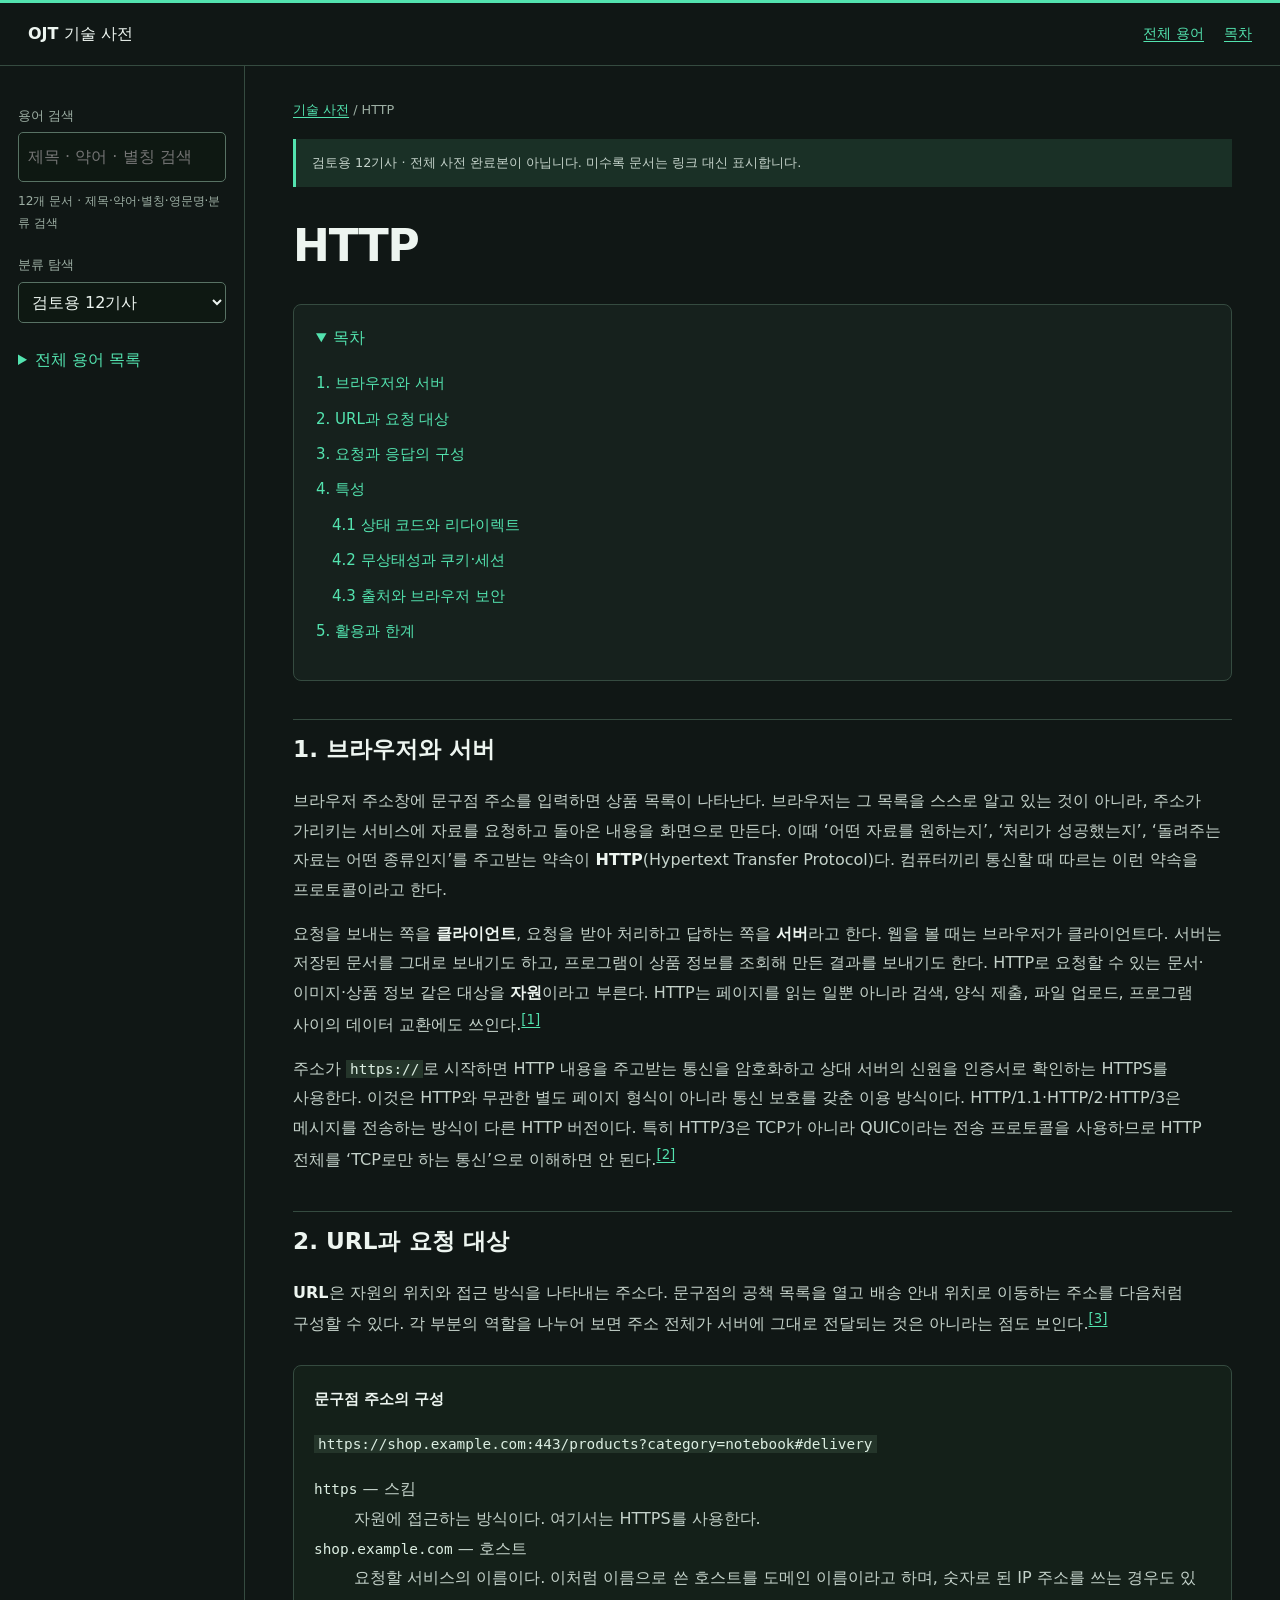
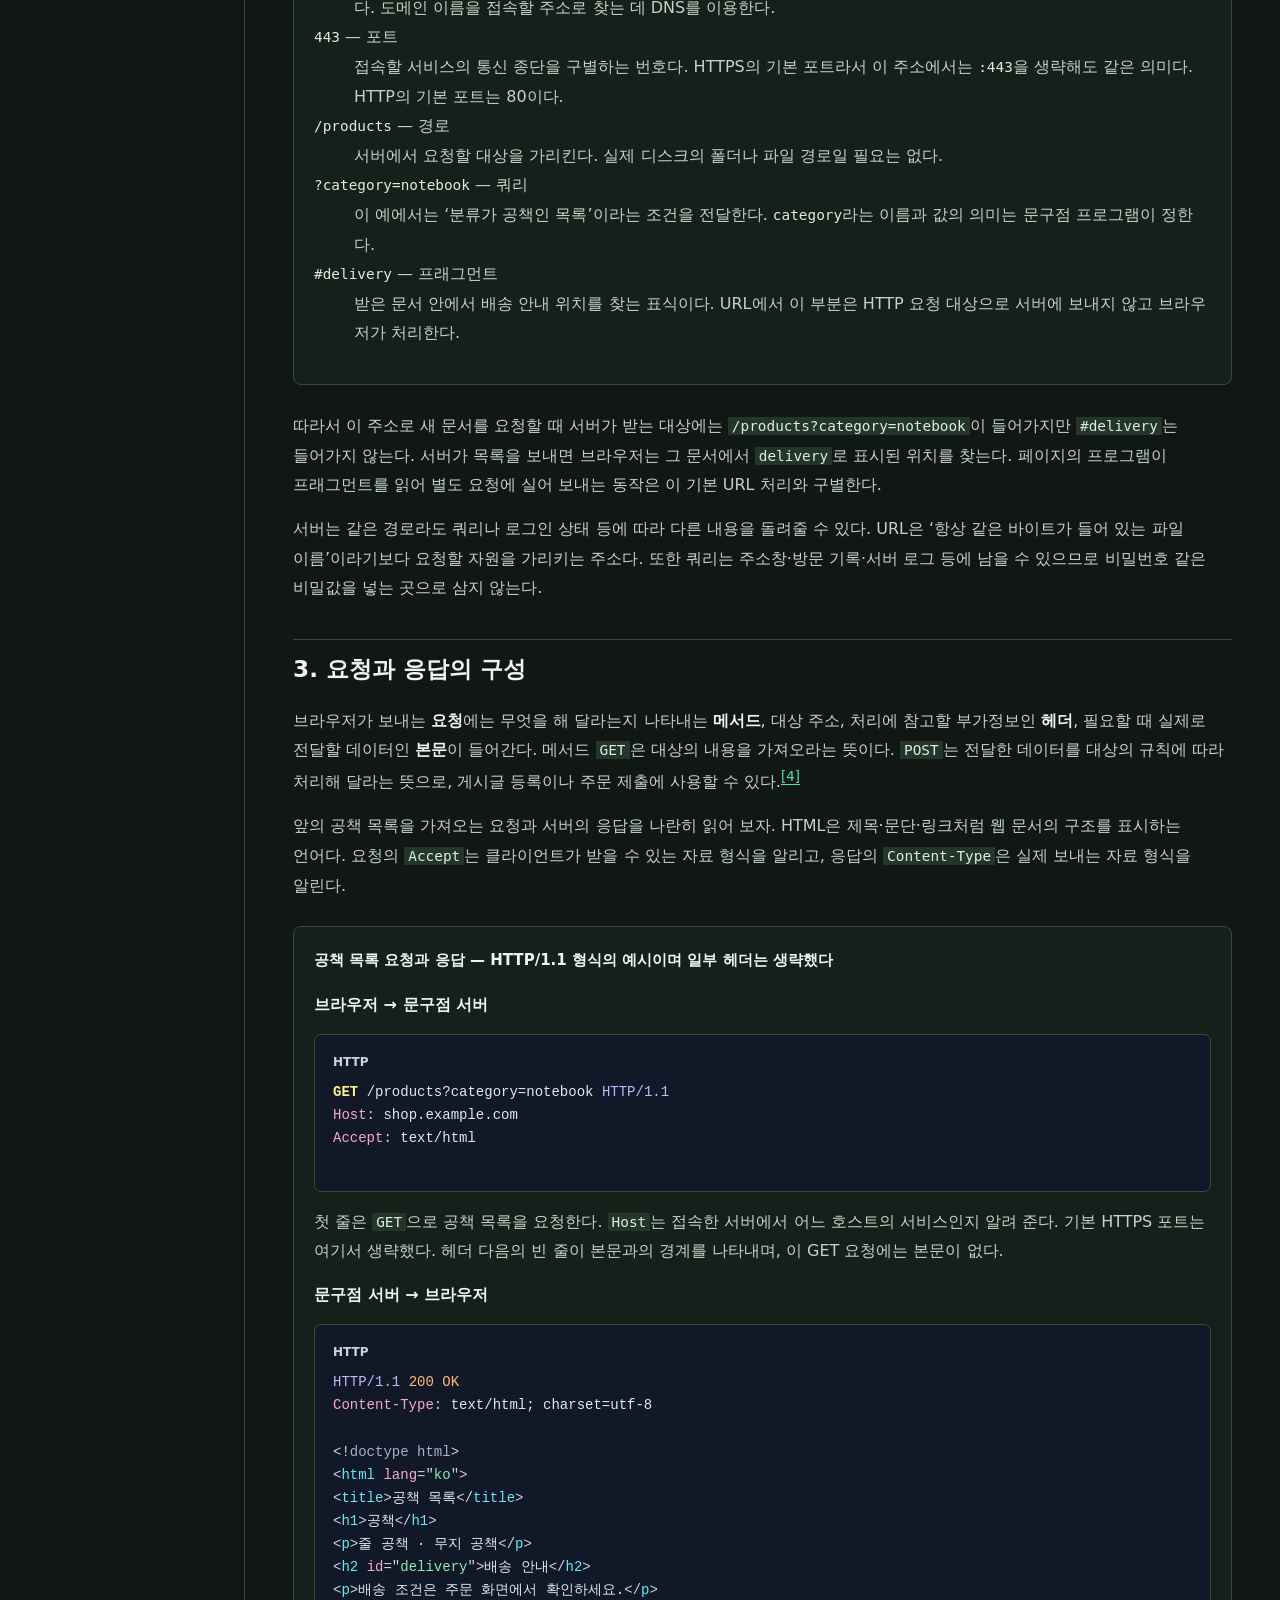
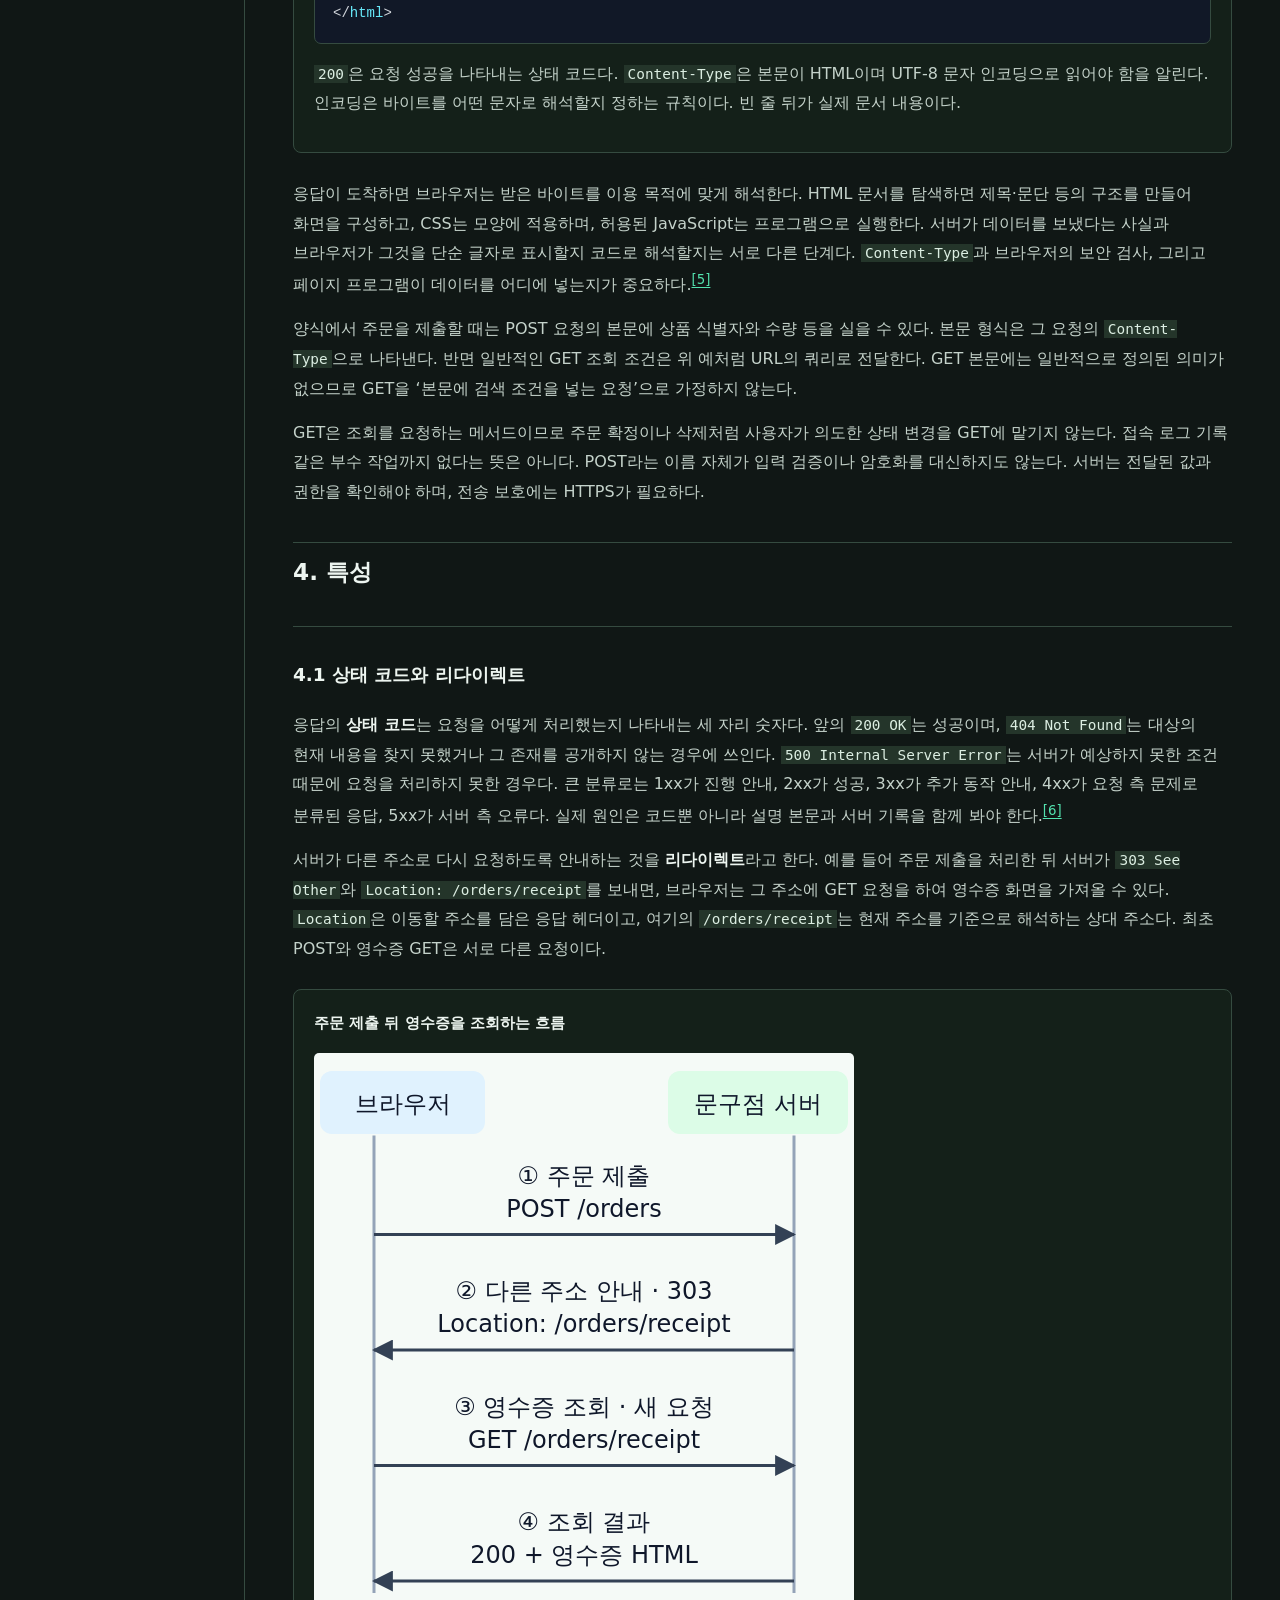
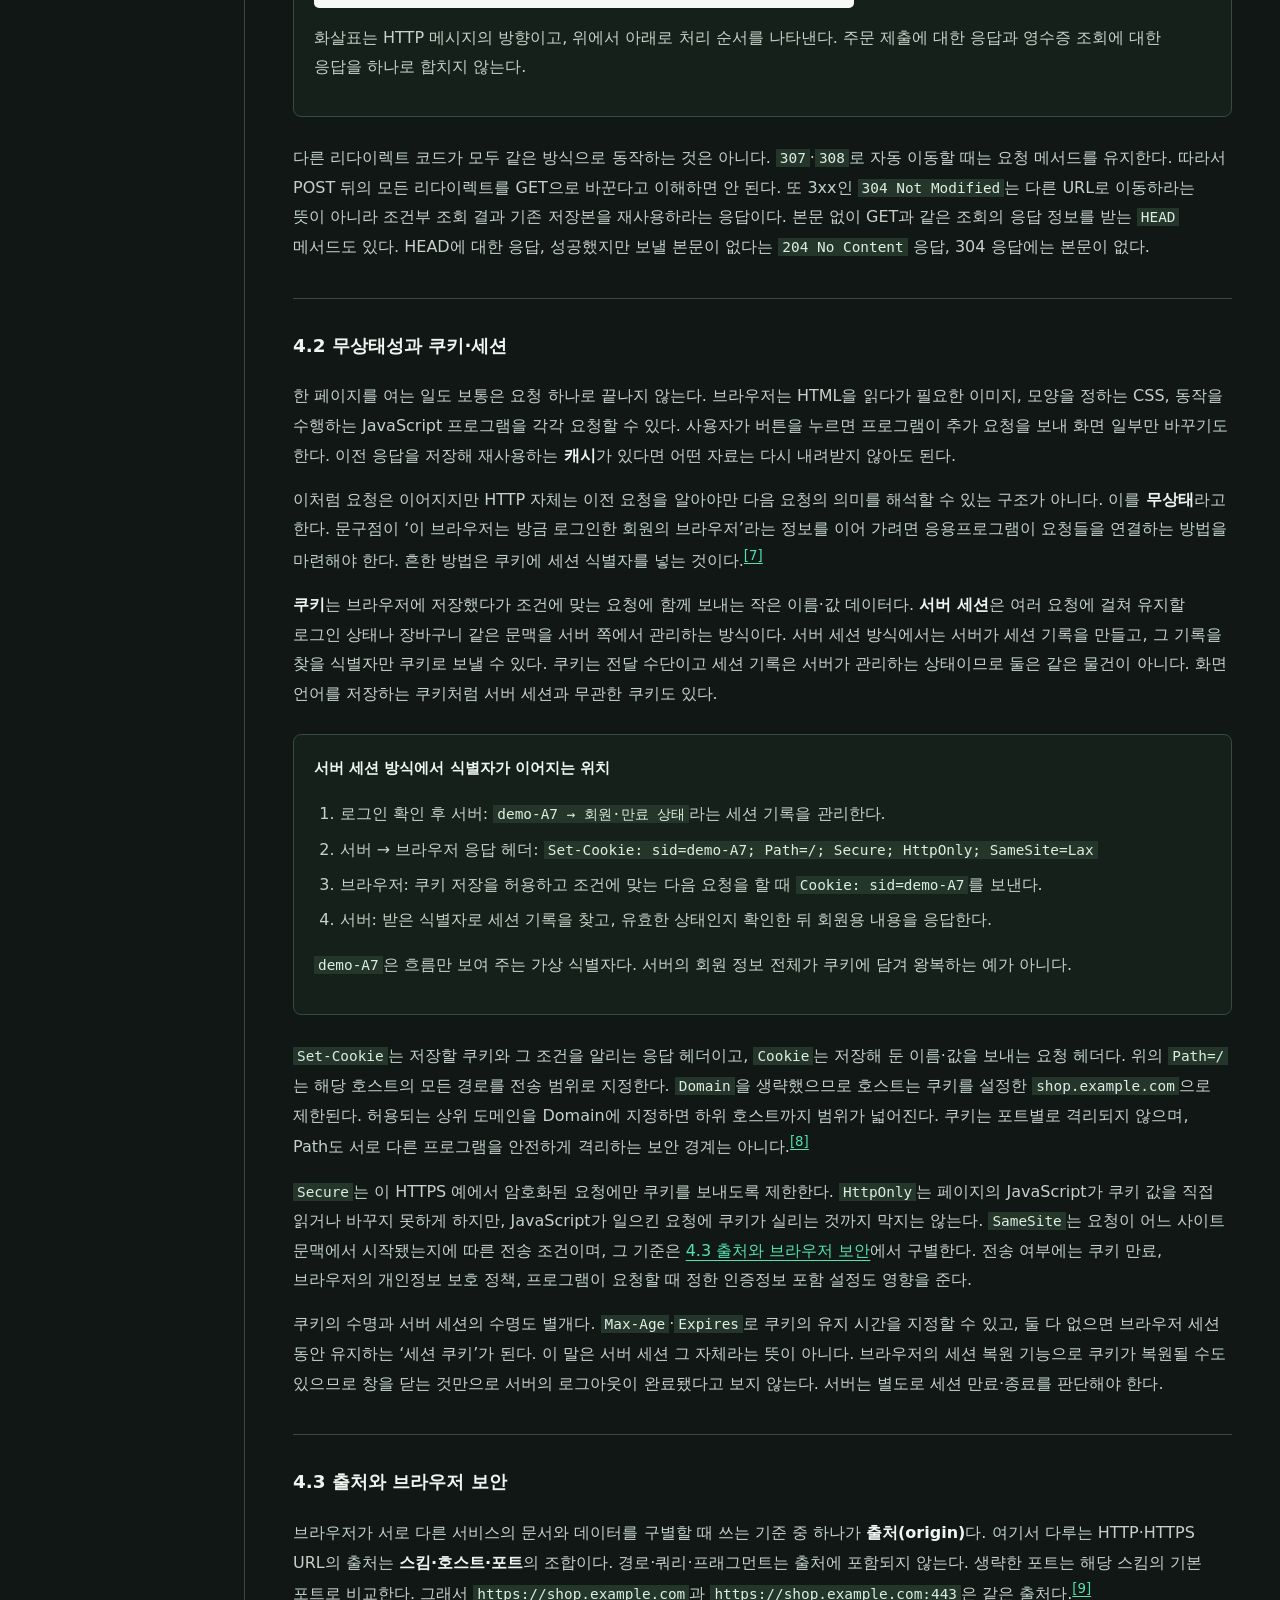
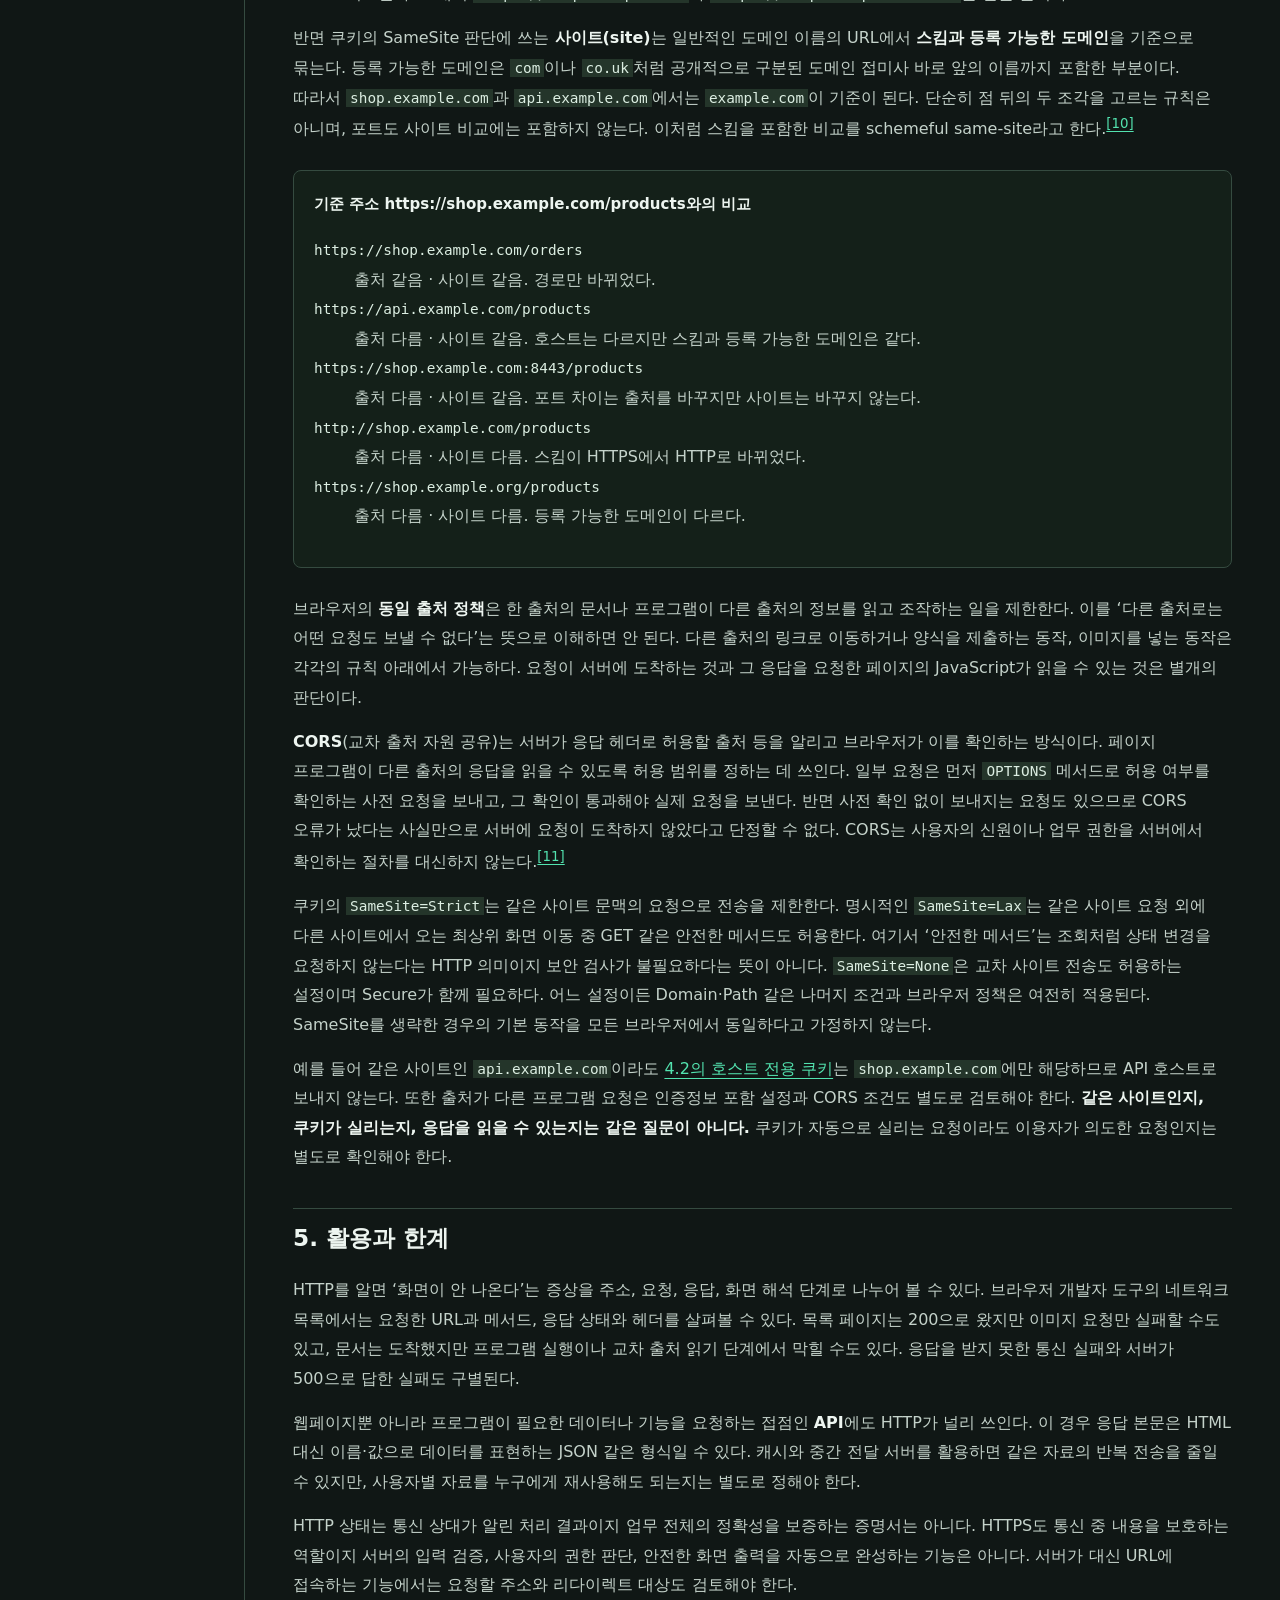
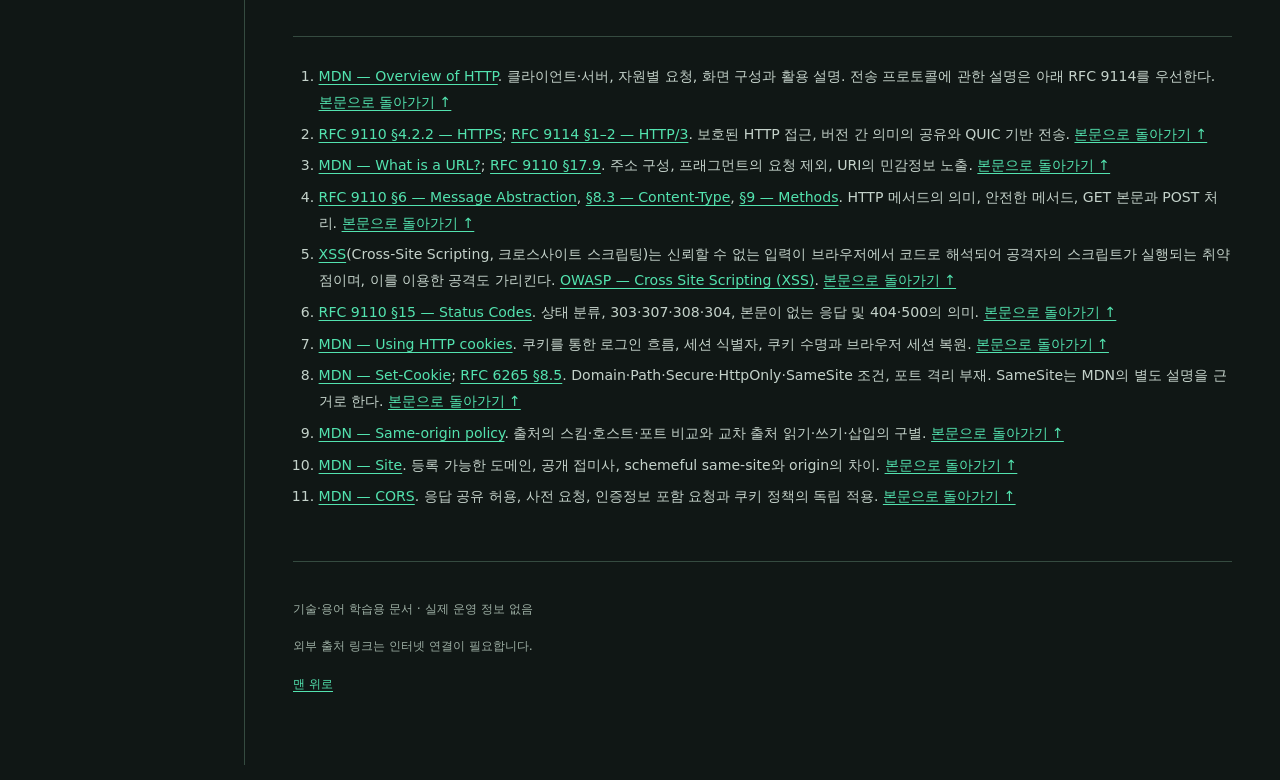
==== commit fa8bd9e6: "Apply chapter numbering and editorial acceptance fixes to all 12 articles" ====
--- a/HTTP와_웹_요청.html
+++ b/HTTP와_웹_요청.html
@@ -7,7 +7,7 @@
 <header class="site-header"><a class="site-brand" href="index.html">OJT <span>기술 사전</span></a><nav aria-label="상단"><a href="index.html">전체 용어</a><a href="#toc">목차</a></nav></header>
 <div class="wiki-layout">
 <aside id="term-sidebar" class="sidebar" aria-label="용어 탐색"><div class="nav-inner"><label for="wiki-search">용어 검색</label><input id="wiki-search" type="search" placeholder="제목 · 약어 · 별칭 검색" autocomplete="off" role="combobox" aria-autocomplete="list" aria-expanded="false" aria-controls="search-results" aria-describedby="search-status"><ul id="search-results" role="listbox" aria-label="검색 제안" hidden></ul><div class="search-status" id="search-status" role="status" aria-live="polite">12개 용어</div><label for="category-filter">분류 탐색</label><select id="category-filter"><option value="">검토용 12기사</option></select><details class="all-terms"><summary>전체 용어 목록</summary><nav aria-label="기술 용어 목록"><ol><li data-category="검토용 12기사" data-search="요구사항과 분석 모델 requirements_models"><a href="요구사항과_분석_모델.html">요구사항과 분석 모델</a></li><li data-category="검토용 12기사" data-search="사용자 인터페이스 설계 ui_design"><a href="사용자_화면_설계.html">사용자 인터페이스 설계</a></li><li data-category="검토용 12기사" data-search="자료구조와 알고리즘 data_structures"><a href="자료구조와_알고리즘_선택.html">자료구조와 알고리즘</a></li><li data-category="검토용 12기사" data-search="프로그래밍 언어와 문법 programming_foundations"><a href="프로그래밍_언어와_기본_문법.html">프로그래밍 언어와 문법</a></li><li data-category="검토용 12기사" data-search="소프트웨어 아키텍처와 모듈 software_architecture"><a href="소프트웨어_구조와_모듈.html">소프트웨어 아키텍처와 모듈</a></li><li data-category="검토용 12기사" data-search="OOP 객체지향 객체지향 프로그래밍 Object-Oriented Programming 객체지향과 설계 패턴"><a href="객체지향_프로그래밍.html">객체지향 프로그래밍</a></li><li data-category="검토용 12기사" data-search="디자인 패턴 설계 패턴 Design Patterns GoF 객체지향과 설계 패턴"><a href="디자인_패턴.html">디자인 패턴</a></li><li data-category="검토용 12기사" data-search="관계형 데이터베이스 rdbms"><a href="관계형_데이터베이스.html">관계형 데이터베이스</a></li><li data-category="검토용 12기사" data-search="운영체제 operating_system"><a href="운영체제.html">운영체제</a></li><li data-category="검토용 12기사" data-search="HTTP http"><a href="HTTP와_웹_요청.html">HTTP</a></li><li data-category="검토용 12기사" data-search="해싱 hashing"><a href="해싱.html">해싱</a></li><li data-category="검토용 12기사" data-search="XSS Cross-Site Scripting 크로스사이트 스크립팅"><a href="XSS.html">XSS</a></li></ol></nav></details></div></aside>
-<main class="page" id="main" tabindex="-1"><nav class="breadcrumb" aria-label="현재 위치"><a href="index.html">기술 사전</a> / HTTP</nav><p class="pilot-notice">검토용 12기사 · 전체 사전 완료본이 아닙니다. 미수록 문서는 링크 대신 표시합니다.</p><header class="article-header"><h1>HTTP</h1></header><nav class="toc" id="toc" aria-label="이 문서의 목차"><details open><summary>목차</summary><ol class="numbered-toc"><li><a href="#definition">1. 브라우저와 서버</a></li><li><a href="#url">2. URL과 요청 대상</a></li><li><a href="#request-response">3. 요청과 응답의 구성</a></li><li><a href="#characteristics">4. 특성</a><ol><li><a href="#status-redirect">4.1 상태 코드와 리다이렉트</a></li><li><a href="#cookies-session">4.2 무상태성과 쿠키·세션</a></li><li><a href="#browser-boundaries">4.3 출처와 브라우저 보안</a></li></ol></li><li><a href="#uses-limits">5. 활용과 한계</a></li></ol></details></nav><section id="definition"><h2>1. 브라우저와 서버</h2>
+<main class="page" id="main" tabindex="-1"><nav class="breadcrumb" aria-label="현재 위치"><a href="index.html">기술 사전</a> / HTTP</nav><p class="pilot-notice">검토용 12기사 · 전체 사전 완료본이 아닙니다. 미수록 문서는 링크 대신 표시합니다.</p><header class="article-header"><h1>HTTP</h1></header><nav class="toc" id="toc" aria-label="이 문서의 목차"><details open><summary>목차</summary><ol class="numbered-toc"><li><a href="#definition">1. 브라우저와 서버</a></li><li><a href="#url">2. URL과 요청 대상</a></li><li><a href="#request-response">3. 요청과 응답의 구성</a></li><li><a href="#characteristics">4. 특성</a><ol class="numbered-toc"><li><a href="#status-redirect">4.1 상태 코드와 리다이렉트</a></li><li><a href="#cookies-session">4.2 무상태성과 쿠키·세션</a></li><li><a href="#browser-boundaries">4.3 출처와 브라우저 보안</a></li></ol></li><li><a href="#uses-limits">5. 활용과 한계</a></li></ol></details></nav><section id="definition"><h2>1. 브라우저와 서버</h2>
 <p>브라우저 주소창에 문구점 주소를 입력하면 상품 목록이 나타난다. 브라우저는 그 목록을 스스로 알고 있는 것이 아니라, 주소가 가리키는 서비스에 자료를 요청하고 돌아온 내용을 화면으로 만든다. 이때 ‘어떤 자료를 원하는지’, ‘처리가 성공했는지’, ‘돌려주는 자료는 어떤 종류인지’를 주고받는 약속이 <strong>HTTP</strong>(Hypertext Transfer Protocol)다. 컴퓨터끼리 통신할 때 따르는 이런 약속을 프로토콜이라고 한다.</p>
 <p>요청을 보내는 쪽을 <strong>클라이언트</strong>, 요청을 받아 처리하고 답하는 쪽을 <strong>서버</strong>라고 한다. 웹을 볼 때는 브라우저가 클라이언트다. 서버는 저장된 문서를 그대로 보내기도 하고, 프로그램이 상품 정보를 조회해 만든 결과를 보내기도 한다. HTTP로 요청할 수 있는 문서·이미지·상품 정보 같은 대상을 <strong>자원</strong>이라고 부른다. HTTP는 페이지를 읽는 일뿐 아니라 검색, 양식 제출, 파일 업로드, 프로그램 사이의 데이터 교환에도 쓰인다.<sup><a id="cite1" href="#ref1" aria-label="각주 1">[1]</a></sup></p>
 <p>주소가 <code>https://</code>로 시작하면 HTTP 내용을 주고받는 통신을 암호화하고 상대 서버의 신원을 인증서로 확인하는 HTTPS를 사용한다. 이것은 HTTP와 무관한 별도 페이지 형식이 아니라 통신 보호를 갖춘 이용 방식이다. HTTP/1.1·HTTP/2·HTTP/3은 메시지를 전송하는 방식이 다른 HTTP 버전이다. 특히 HTTP/3은 TCP가 아니라 QUIC이라는 전송 프로토콜을 사용하므로 HTTP 전체를 ‘TCP로만 하는 통신’으로 이해하면 안 된다.<sup><a id="cite2" href="#ref2" aria-label="각주 2">[2]</a></sup></p>
@@ -17,7 +17,7 @@
 <figure id="visual-http-url" class="visual-learning"><figcaption>문구점 주소의 구성</figcaption>
 <p><code>https://shop.example.com:443/products?category=notebook#delivery</code></p>
 <dl><dt><code>https</code> — 스킴</dt><dd>자원에 접근하는 방식이다. 여기서는 HTTPS를 사용한다.</dd>
-<dt><code>shop.example.com</code> — 호스트</dt><dd>요청할 서비스의 이름이다. 이처럼 이름으로 쓴 호스트를 도메인 이름이라고 하며, 숫자로 된 IP 주소를 쓰는 경우도 있다. 도메인 이름을 접속할 주소로 찾는 과정은 <span class="pilot-omitted">DNS <small>(이번 검토본 미수록)</small></span>에서 다룬다.</dd>
+<dt><code>shop.example.com</code> — 호스트</dt><dd>요청할 서비스의 이름이다. 이처럼 이름으로 쓴 호스트를 도메인 이름이라고 하며, 숫자로 된 IP 주소를 쓰는 경우도 있다. 도메인 이름을 접속할 주소로 찾는 데 DNS를 이용한다.</dd>
 <dt><code>443</code> — 포트</dt><dd>접속할 서비스의 통신 종단을 구별하는 번호다. HTTPS의 기본 포트라서 이 주소에서는 <code>:443</code>을 생략해도 같은 의미다. HTTP의 기본 포트는 80이다.</dd>
 <dt><code>/products</code> — 경로</dt><dd>서버에서 요청할 대상을 가리킨다. 실제 디스크의 폴더나 파일 경로일 필요는 없다.</dd>
 <dt><code>?category=notebook</code> — 쿼리</dt><dd>이 예에서는 ‘분류가 공책인 목록’이라는 조건을 전달한다. <code>category</code>라는 이름과 값의 의미는 문구점 프로그램이 정한다.</dd>
@@ -78,7 +78,7 @@
 <p><code>demo-A7</code>은 흐름만 보여 주는 가상 식별자다. 서버의 회원 정보 전체가 쿠키에 담겨 왕복하는 예가 아니다.</p></figure>
 <p><code>Set-Cookie</code>는 저장할 쿠키와 그 조건을 알리는 응답 헤더이고, <code>Cookie</code>는 저장해 둔 이름·값을 보내는 요청 헤더다. 위의 <code>Path=/</code>는 해당 호스트의 모든 경로를 전송 범위로 지정한다. <code>Domain</code>을 생략했으므로 호스트는 쿠키를 설정한 <code>shop.example.com</code>으로 제한된다. 허용되는 상위 도메인을 Domain에 지정하면 하위 호스트까지 범위가 넓어진다. 쿠키는 포트별로 격리되지 않으며, Path도 서로 다른 프로그램을 안전하게 격리하는 보안 경계는 아니다.<sup><a id="cite7" href="#ref7" aria-label="각주 8">[8]</a></sup></p>
 <p><code>Secure</code>는 이 HTTPS 예에서 암호화된 요청에만 쿠키를 보내도록 제한한다. <code>HttpOnly</code>는 페이지의 JavaScript가 쿠키 값을 직접 읽거나 바꾸지 못하게 하지만, JavaScript가 일으킨 요청에 쿠키가 실리는 것까지 막지는 않는다. <code>SameSite</code>는 요청이 어느 사이트 문맥에서 시작됐는지에 따른 전송 조건이며, 그 기준은 <a href="#browser-boundaries">4.3 출처와 브라우저 보안</a>에서 구별한다. 전송 여부에는 쿠키 만료, 브라우저의 개인정보 보호 정책, 프로그램이 요청할 때 정한 인증정보 포함 설정도 영향을 준다.</p>
-<p>쿠키의 수명과 서버 세션의 수명도 별개다. <code>Max-Age</code>·<code>Expires</code>로 쿠키의 유지 시간을 지정할 수 있고, 둘 다 없으면 브라우저 세션 동안 유지하는 ‘세션 쿠키’가 된다. 이 말은 서버 세션 그 자체라는 뜻이 아니다. 브라우저의 세션 복원 기능으로 쿠키가 복원될 수도 있으므로 창을 닫는 것만으로 서버의 로그아웃이 완료됐다고 보지 않는다. 서버는 별도로 세션 만료·종료를 판단해야 한다. 구체적인 생성·갱신·종료 정책은 <span class="pilot-omitted">세션 관리 <small>(이번 검토본 미수록)</small></span>에서 이어 읽는다.</p>
+<p>쿠키의 수명과 서버 세션의 수명도 별개다. <code>Max-Age</code>·<code>Expires</code>로 쿠키의 유지 시간을 지정할 수 있고, 둘 다 없으면 브라우저 세션 동안 유지하는 ‘세션 쿠키’가 된다. 이 말은 서버 세션 그 자체라는 뜻이 아니다. 브라우저의 세션 복원 기능으로 쿠키가 복원될 수도 있으므로 창을 닫는 것만으로 서버의 로그아웃이 완료됐다고 보지 않는다. 서버는 별도로 세션 만료·종료를 판단해야 한다.</p>
 </section>
 <section id="browser-boundaries"><h3>4.3 출처와 브라우저 보안</h3>
 <p>브라우저가 서로 다른 서비스의 문서와 데이터를 구별할 때 쓰는 기준 중 하나가 <strong>출처(origin)</strong>다. 여기서 다루는 HTTP·HTTPS URL의 출처는 <strong>스킴·호스트·포트</strong>의 조합이다. 경로·쿼리·프래그먼트는 출처에 포함되지 않는다. 생략한 포트는 해당 스킴의 기본 포트로 비교한다. 그래서 <code>https://shop.example.com</code>과 <code>https://shop.example.com:443</code>은 같은 출처다.<sup><a id="cite8" href="#ref8" aria-label="각주 9">[9]</a></sup></p>
@@ -92,13 +92,13 @@
 <p>브라우저의 <strong>동일 출처 정책</strong>은 한 출처의 문서나 프로그램이 다른 출처의 정보를 읽고 조작하는 일을 제한한다. 이를 ‘다른 출처로는 어떤 요청도 보낼 수 없다’는 뜻으로 이해하면 안 된다. 다른 출처의 링크로 이동하거나 양식을 제출하는 동작, 이미지를 넣는 동작은 각각의 규칙 아래에서 가능하다. 요청이 서버에 도착하는 것과 그 응답을 요청한 페이지의 JavaScript가 읽을 수 있는 것은 별개의 판단이다.</p>
 <p><strong>CORS</strong>(교차 출처 자원 공유)는 서버가 응답 헤더로 허용할 출처 등을 알리고 브라우저가 이를 확인하는 방식이다. 페이지 프로그램이 다른 출처의 응답을 읽을 수 있도록 허용 범위를 정하는 데 쓰인다. 일부 요청은 먼저 <code>OPTIONS</code> 메서드로 허용 여부를 확인하는 사전 요청을 보내고, 그 확인이 통과해야 실제 요청을 보낸다. 반면 사전 확인 없이 보내지는 요청도 있으므로 CORS 오류가 났다는 사실만으로 서버에 요청이 도착하지 않았다고 단정할 수 없다. CORS는 사용자의 신원이나 업무 권한을 서버에서 확인하는 절차를 대신하지 않는다.<sup><a id="cite10" href="#ref10" aria-label="각주 11">[11]</a></sup></p>
 <p>쿠키의 <code>SameSite=Strict</code>는 같은 사이트 문맥의 요청으로 전송을 제한한다. 명시적인 <code>SameSite=Lax</code>는 같은 사이트 요청 외에 다른 사이트에서 오는 최상위 화면 이동 중 GET 같은 안전한 메서드도 허용한다. 여기서 ‘안전한 메서드’는 조회처럼 상태 변경을 요청하지 않는다는 HTTP 의미이지 보안 검사가 불필요하다는 뜻이 아니다. <code>SameSite=None</code>은 교차 사이트 전송도 허용하는 설정이며 Secure가 함께 필요하다. 어느 설정이든 Domain·Path 같은 나머지 조건과 브라우저 정책은 여전히 적용된다. SameSite를 생략한 경우의 기본 동작을 모든 브라우저에서 동일하다고 가정하지 않는다.</p>
-<p>예를 들어 같은 사이트인 <code>api.example.com</code>이라도 <a href="#cookies-session">4.2의 호스트 전용 쿠키</a>는 <code>shop.example.com</code>에만 해당하므로 API 호스트로 보내지 않는다. 또한 출처가 다른 프로그램 요청은 인증정보 포함 설정과 CORS 조건도 별도로 검토해야 한다. <strong>같은 사이트인지, 쿠키가 실리는지, 응답을 읽을 수 있는지는 같은 질문이 아니다.</strong> 쿠키가 자동으로 실리는 요청의 정당성 문제는 <span class="pilot-omitted">CSRF <small>(이번 검토본 미수록)</small></span>로 연결된다.</p>
+<p>예를 들어 같은 사이트인 <code>api.example.com</code>이라도 <a href="#cookies-session">4.2의 호스트 전용 쿠키</a>는 <code>shop.example.com</code>에만 해당하므로 API 호스트로 보내지 않는다. 또한 출처가 다른 프로그램 요청은 인증정보 포함 설정과 CORS 조건도 별도로 검토해야 한다. <strong>같은 사이트인지, 쿠키가 실리는지, 응답을 읽을 수 있는지는 같은 질문이 아니다.</strong> 쿠키가 자동으로 실리는 요청이라도 이용자가 의도한 요청인지는 별도로 확인해야 한다.</p>
 </section>
 </section>
 <section id="uses-limits"><h2>5. 활용과 한계</h2>
 <p>HTTP를 알면 ‘화면이 안 나온다’는 증상을 주소, 요청, 응답, 화면 해석 단계로 나누어 볼 수 있다. 브라우저 개발자 도구의 네트워크 목록에서는 요청한 URL과 메서드, 응답 상태와 헤더를 살펴볼 수 있다. 목록 페이지는 200으로 왔지만 이미지 요청만 실패할 수도 있고, 문서는 도착했지만 프로그램 실행이나 교차 출처 읽기 단계에서 막힐 수도 있다. 응답을 받지 못한 통신 실패와 서버가 500으로 답한 실패도 구별된다.</p>
-<p>웹페이지뿐 아니라 프로그램이 필요한 데이터나 기능을 요청하는 접점인 <strong>API</strong>에도 HTTP가 널리 쓰인다. 이 경우 응답 본문은 HTML 대신 이름·값으로 데이터를 표현하는 JSON 같은 형식일 수 있다. 서버 프로그램이 요청을 받아 업무 처리를 수행하는 구조는 <span class="pilot-omitted">WAS <small>(이번 검토본 미수록)</small></span>에서 이어 볼 수 있다. 캐시와 중간 전달 서버를 활용하면 같은 자료의 반복 전송을 줄일 수 있지만, 사용자별 자료를 누구에게 재사용해도 되는지는 별도로 정해야 한다.</p>
-<p>HTTP 상태는 통신 상대가 알린 처리 결과이지 업무 전체의 정확성을 보증하는 증명서는 아니다. HTTPS도 통신 중 내용을 보호하는 역할이지 서버의 입력 검증, 사용자의 권한 판단, 안전한 화면 출력을 자동으로 완성하는 기능은 아니다. 요청을 이해한 다음에는 목적에 따라 <span class="pilot-omitted">인증 <small>(이번 검토본 미수록)</small></span>, <span class="pilot-omitted">인가 <small>(이번 검토본 미수록)</small></span>, <span class="pilot-omitted">입력값 검증 <small>(이번 검토본 미수록)</small></span>을 연결해 읽는다. 서버가 대신 URL에 접속하는 기능의 주소·리다이렉트 검토는 <span class="pilot-omitted">SSRF <small>(이번 검토본 미수록)</small></span>에서 다룬다. 통신 경로 자체가 궁금하다면 <span class="pilot-omitted">네트워크 <small>(이번 검토본 미수록)</small></span>와 <span class="pilot-omitted">TCP·UDP와 전송 계층 포트 <small>(이번 검토본 미수록)</small></span>가 다음 문서다.</p>
+<p>웹페이지뿐 아니라 프로그램이 필요한 데이터나 기능을 요청하는 접점인 <strong>API</strong>에도 HTTP가 널리 쓰인다. 이 경우 응답 본문은 HTML 대신 이름·값으로 데이터를 표현하는 JSON 같은 형식일 수 있다. 캐시와 중간 전달 서버를 활용하면 같은 자료의 반복 전송을 줄일 수 있지만, 사용자별 자료를 누구에게 재사용해도 되는지는 별도로 정해야 한다.</p>
+<p>HTTP 상태는 통신 상대가 알린 처리 결과이지 업무 전체의 정확성을 보증하는 증명서는 아니다. HTTPS도 통신 중 내용을 보호하는 역할이지 서버의 입력 검증, 사용자의 권한 판단, 안전한 화면 출력을 자동으로 완성하는 기능은 아니다. 서버가 대신 URL에 접속하는 기능에서는 요청할 주소와 리다이렉트 대상도 검토해야 한다.</p>
 </section>
 <section id="references" aria-label="출처와 각주"><ol class="refs">
 <li id="ref1"><a href="https://developer.mozilla.org/en-US/docs/Web/HTTP/Guides/Overview">MDN — Overview of HTTP</a>. 클라이언트·서버, 자원별 요청, 화면 구성과 활용 설명. 전송 프로토콜에 관한 설명은 아래 RFC 9114를 우선한다. <a href="#cite1" aria-label="본문 각주 1로 돌아가기">본문으로 돌아가기 ↑</a></li>
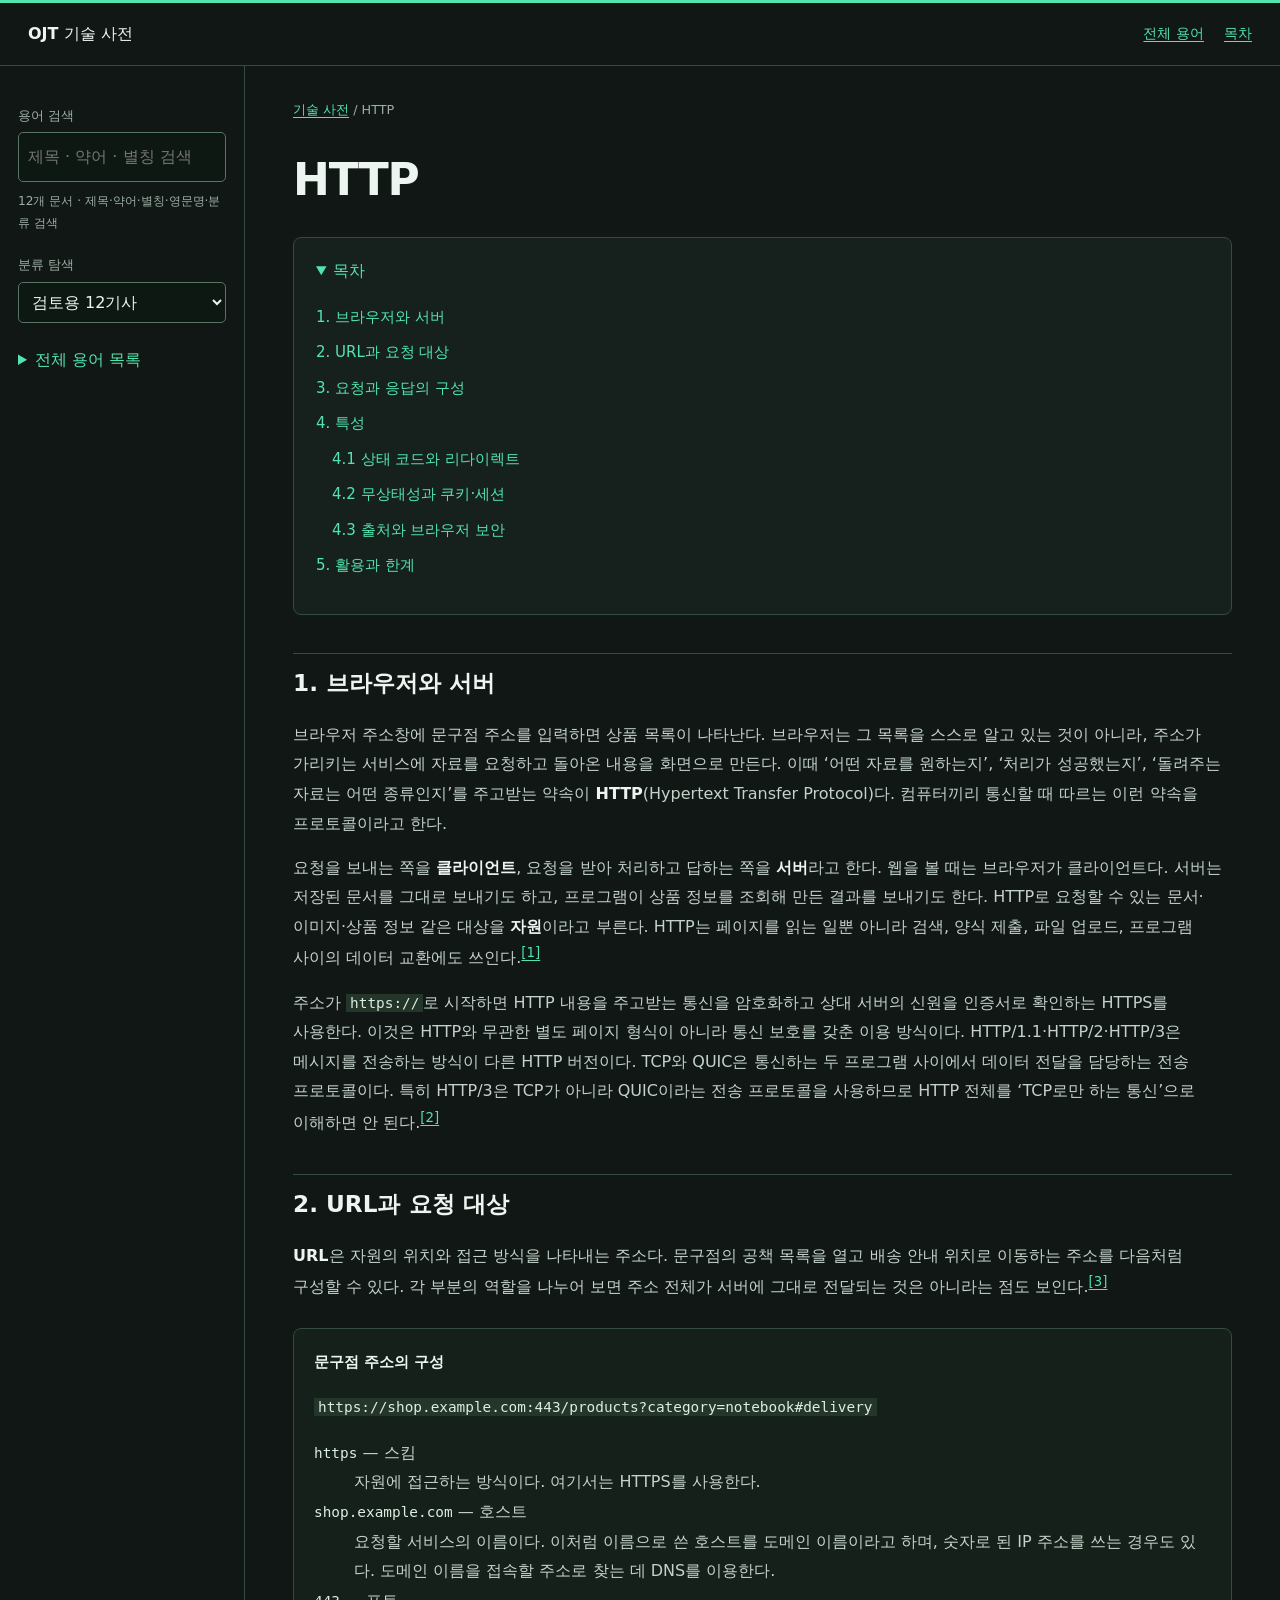
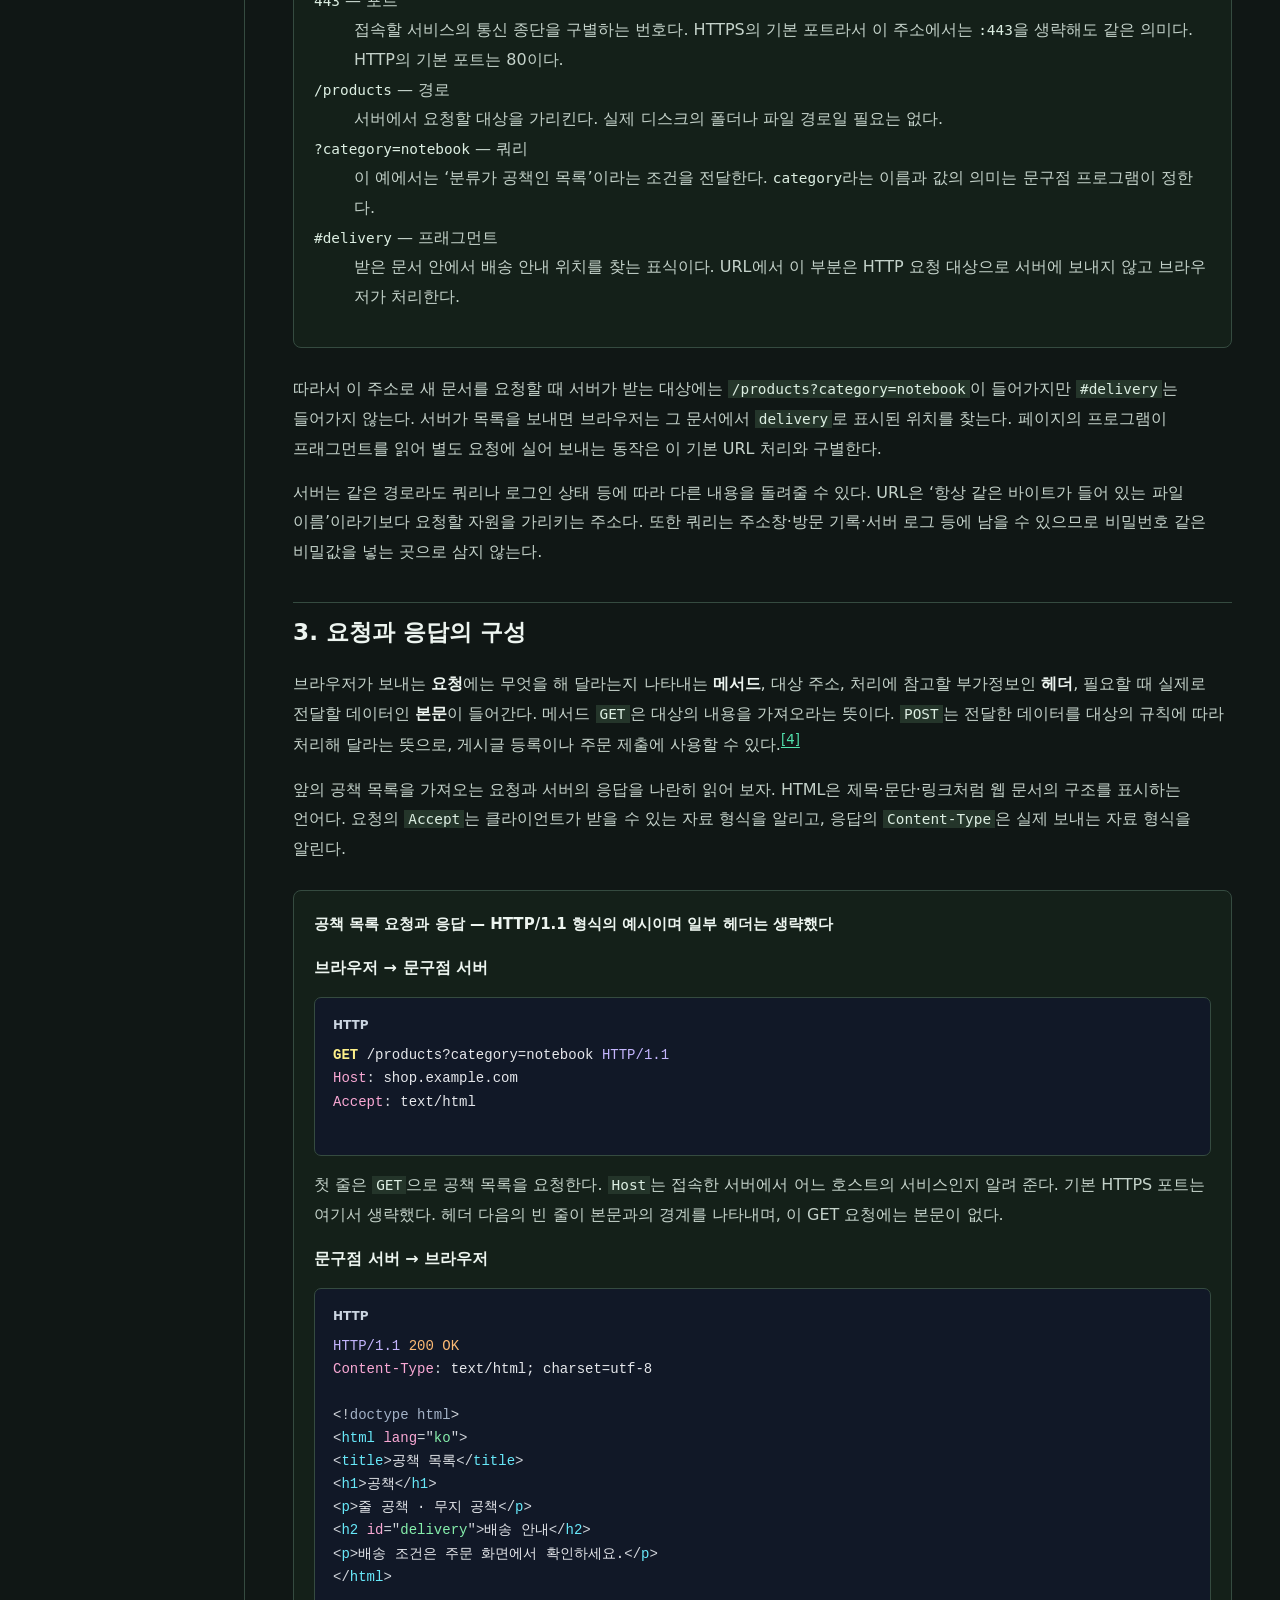
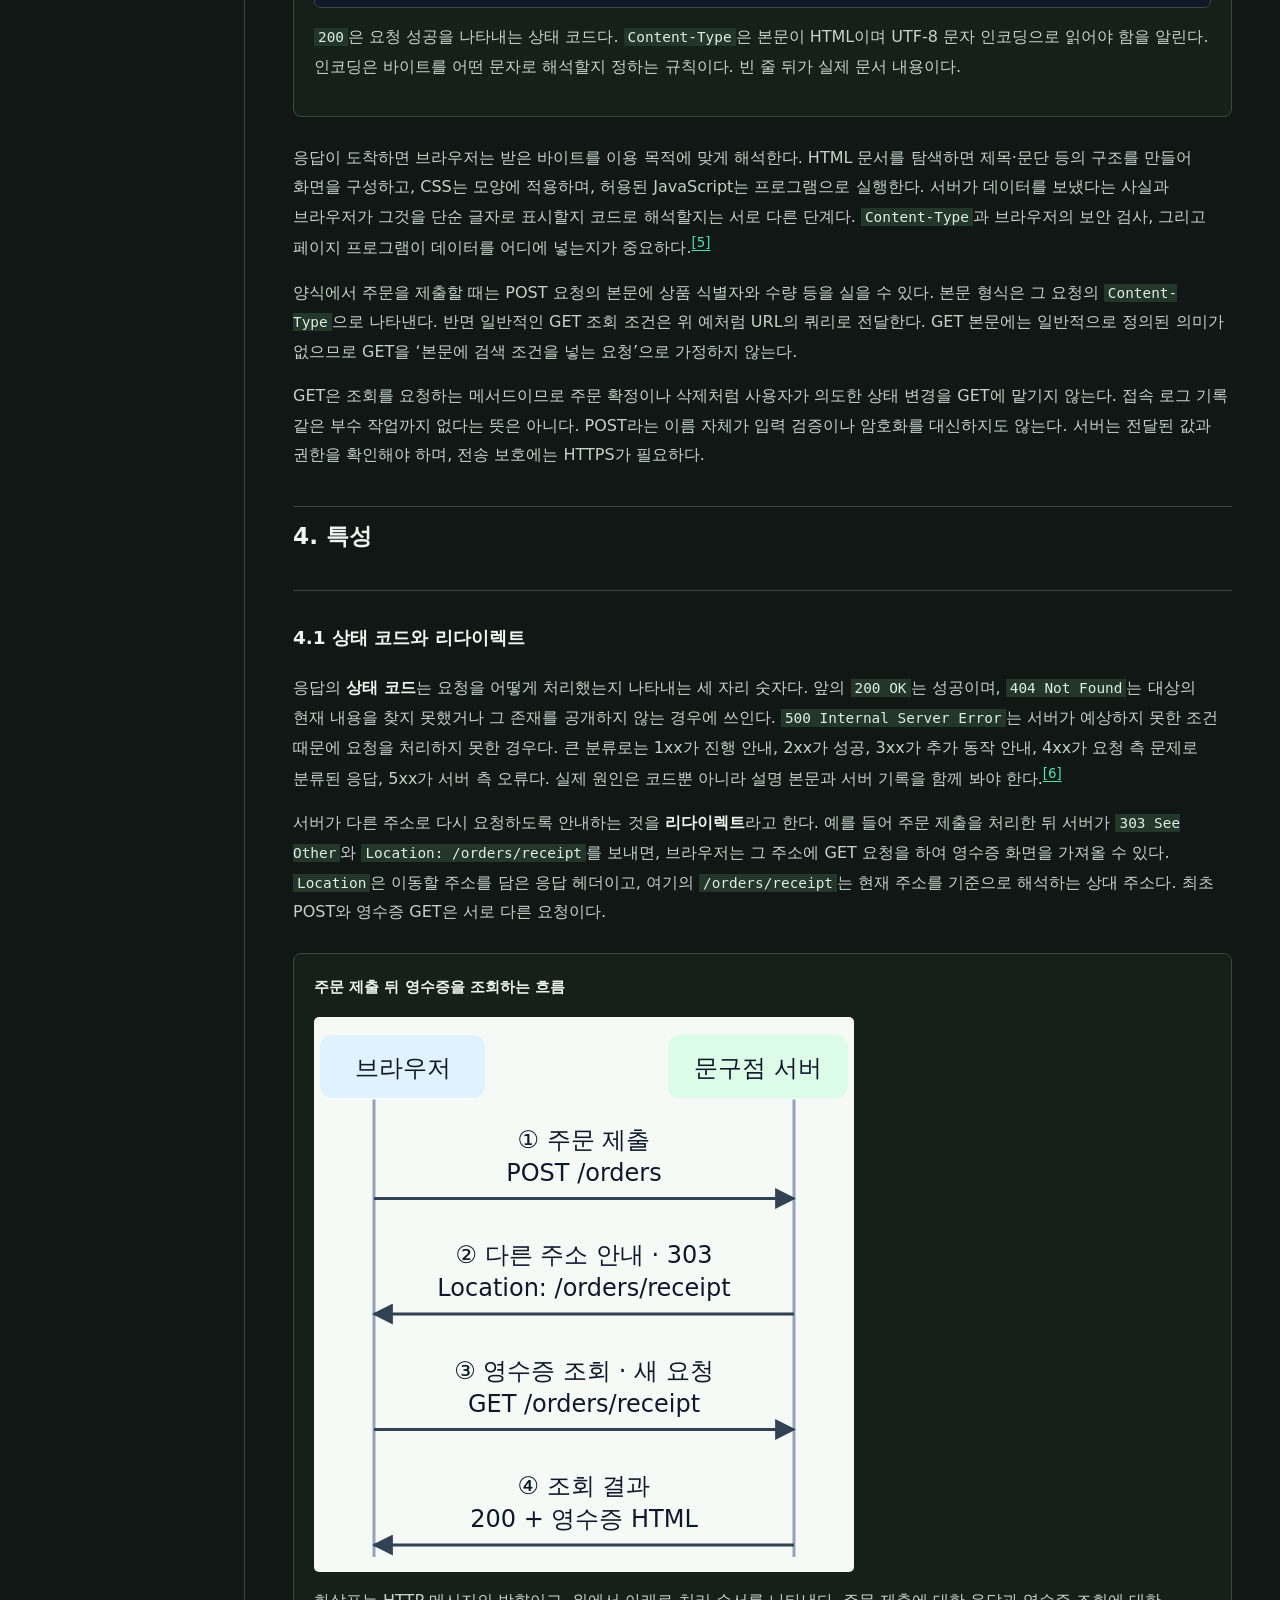
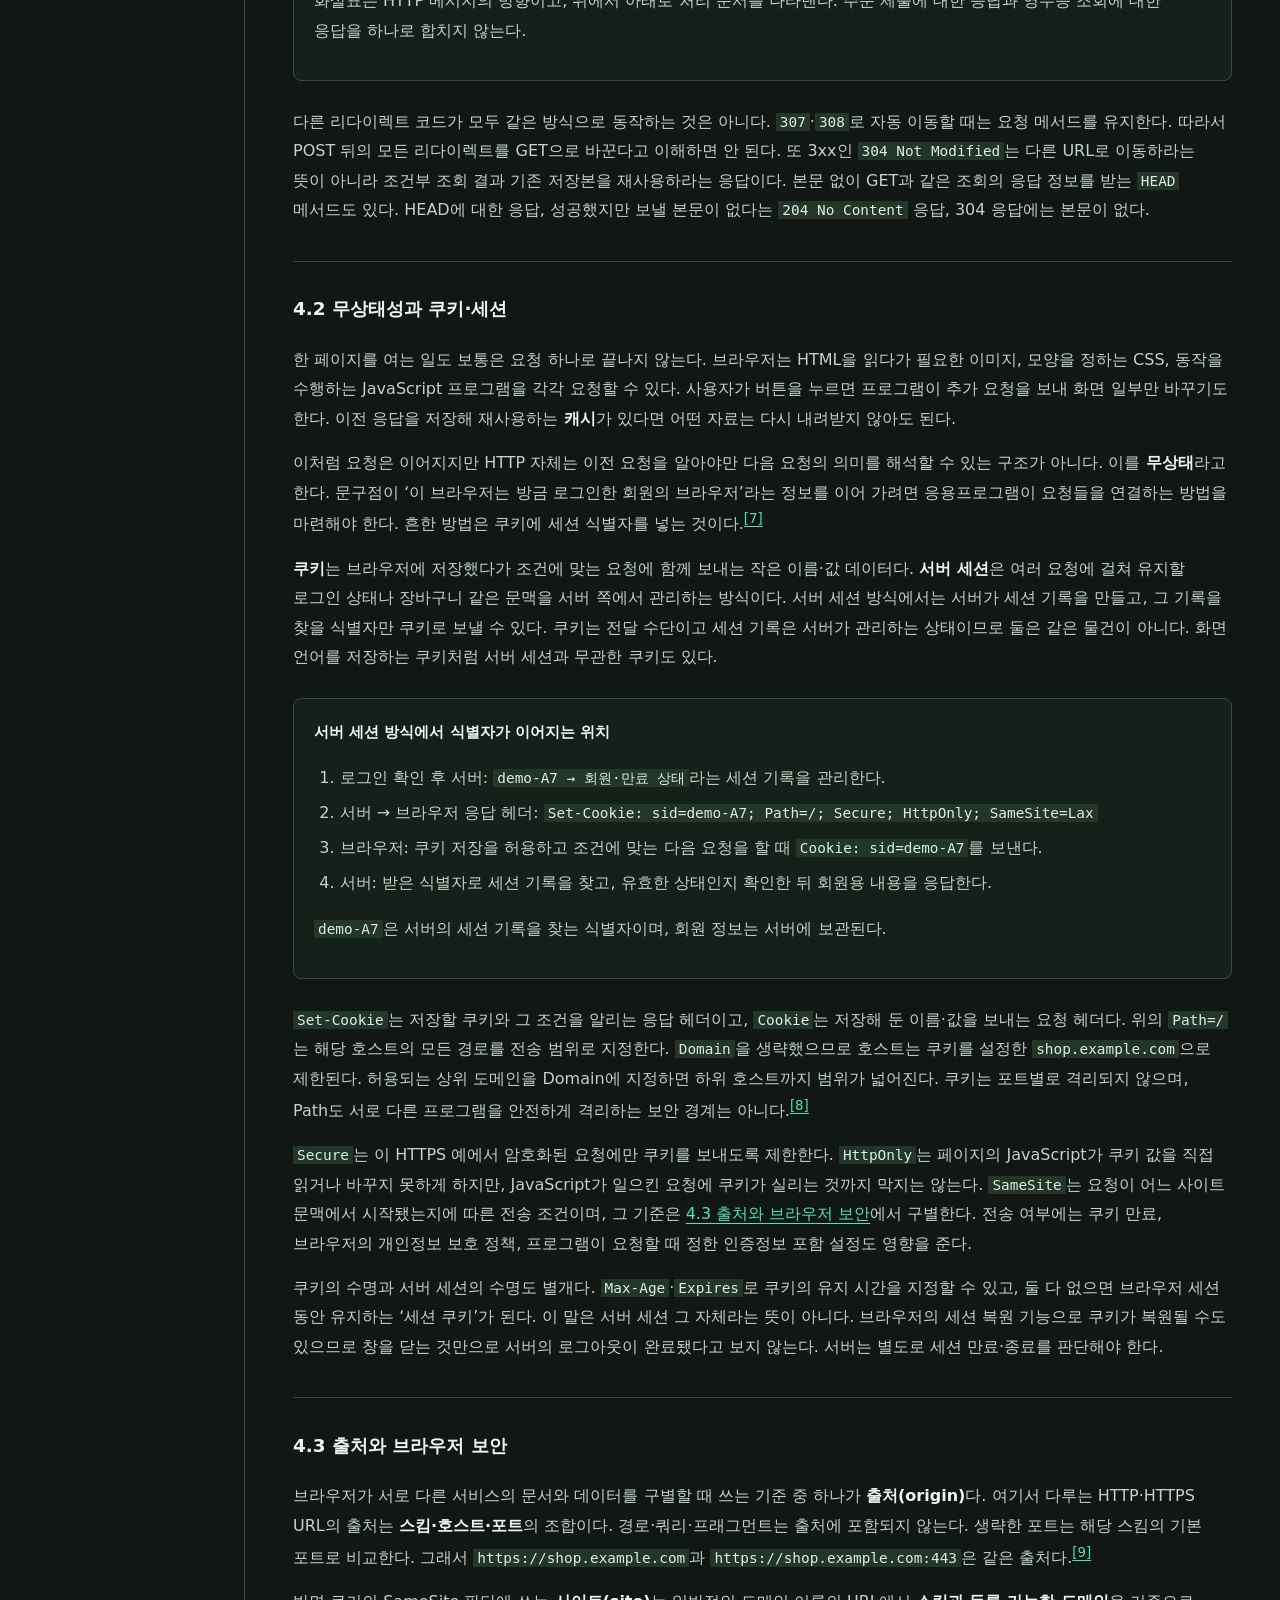
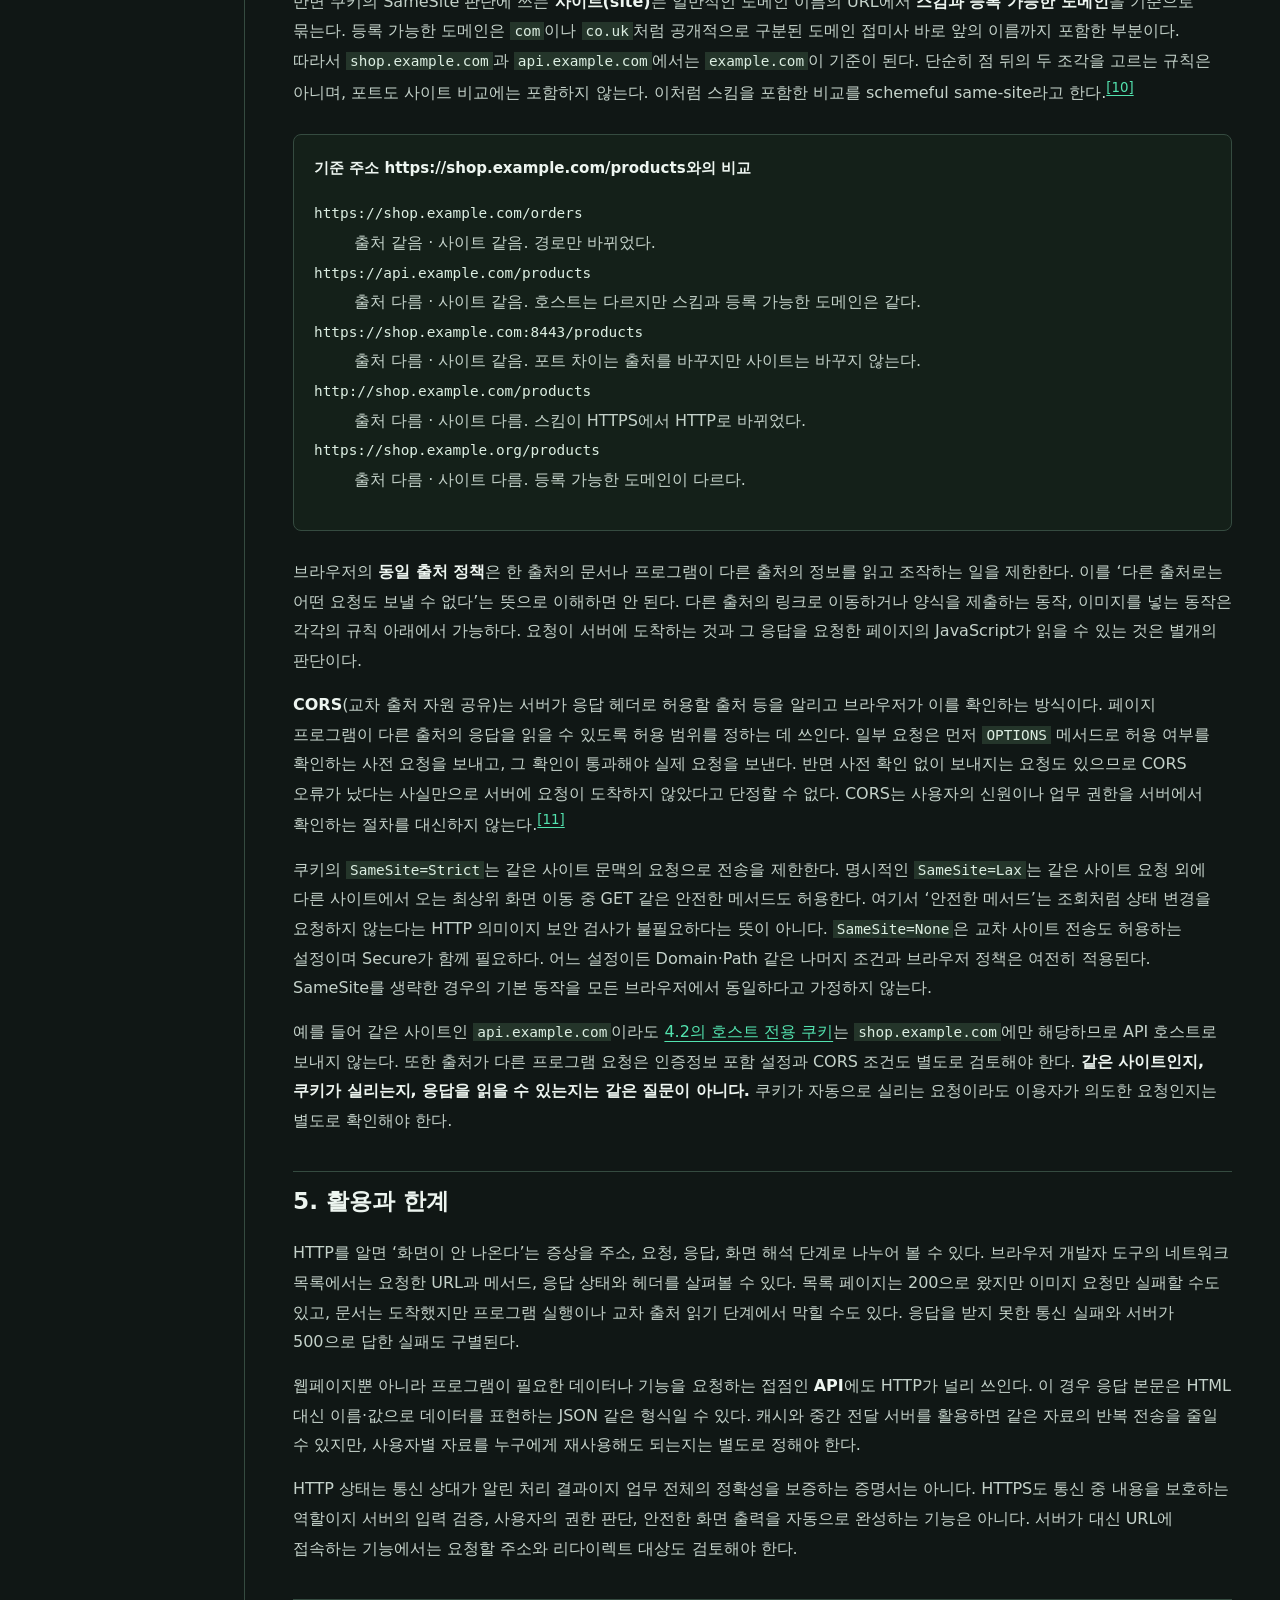
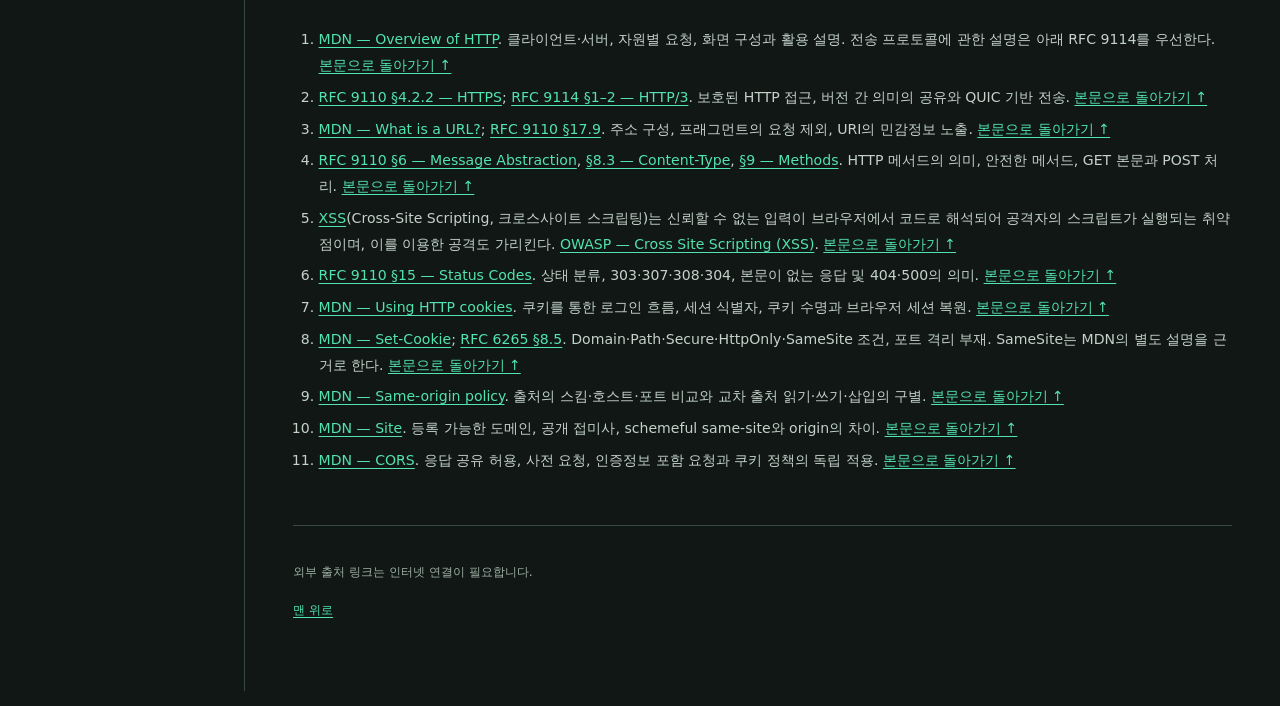
==== commit 0069496e: "Complete editorial requirements across 12 test articles" ====
--- a/HTTP와_웹_요청.html
+++ b/HTTP와_웹_요청.html
@@ -7,10 +7,10 @@
 <header class="site-header"><a class="site-brand" href="index.html">OJT <span>기술 사전</span></a><nav aria-label="상단"><a href="index.html">전체 용어</a><a href="#toc">목차</a></nav></header>
 <div class="wiki-layout">
 <aside id="term-sidebar" class="sidebar" aria-label="용어 탐색"><div class="nav-inner"><label for="wiki-search">용어 검색</label><input id="wiki-search" type="search" placeholder="제목 · 약어 · 별칭 검색" autocomplete="off" role="combobox" aria-autocomplete="list" aria-expanded="false" aria-controls="search-results" aria-describedby="search-status"><ul id="search-results" role="listbox" aria-label="검색 제안" hidden></ul><div class="search-status" id="search-status" role="status" aria-live="polite">12개 용어</div><label for="category-filter">분류 탐색</label><select id="category-filter"><option value="">검토용 12기사</option></select><details class="all-terms"><summary>전체 용어 목록</summary><nav aria-label="기술 용어 목록"><ol><li data-category="검토용 12기사" data-search="요구사항과 분석 모델 requirements_models"><a href="요구사항과_분석_모델.html">요구사항과 분석 모델</a></li><li data-category="검토용 12기사" data-search="사용자 인터페이스 설계 ui_design"><a href="사용자_화면_설계.html">사용자 인터페이스 설계</a></li><li data-category="검토용 12기사" data-search="자료구조와 알고리즘 data_structures"><a href="자료구조와_알고리즘_선택.html">자료구조와 알고리즘</a></li><li data-category="검토용 12기사" data-search="프로그래밍 언어와 문법 programming_foundations"><a href="프로그래밍_언어와_기본_문법.html">프로그래밍 언어와 문법</a></li><li data-category="검토용 12기사" data-search="소프트웨어 아키텍처와 모듈 software_architecture"><a href="소프트웨어_구조와_모듈.html">소프트웨어 아키텍처와 모듈</a></li><li data-category="검토용 12기사" data-search="OOP 객체지향 객체지향 프로그래밍 Object-Oriented Programming 객체지향과 설계 패턴"><a href="객체지향_프로그래밍.html">객체지향 프로그래밍</a></li><li data-category="검토용 12기사" data-search="디자인 패턴 설계 패턴 Design Patterns GoF 객체지향과 설계 패턴"><a href="디자인_패턴.html">디자인 패턴</a></li><li data-category="검토용 12기사" data-search="관계형 데이터베이스 rdbms"><a href="관계형_데이터베이스.html">관계형 데이터베이스</a></li><li data-category="검토용 12기사" data-search="운영체제 operating_system"><a href="운영체제.html">운영체제</a></li><li data-category="검토용 12기사" data-search="HTTP http"><a href="HTTP와_웹_요청.html">HTTP</a></li><li data-category="검토용 12기사" data-search="해싱 hashing"><a href="해싱.html">해싱</a></li><li data-category="검토용 12기사" data-search="XSS Cross-Site Scripting 크로스사이트 스크립팅"><a href="XSS.html">XSS</a></li></ol></nav></details></div></aside>
-<main class="page" id="main" tabindex="-1"><nav class="breadcrumb" aria-label="현재 위치"><a href="index.html">기술 사전</a> / HTTP</nav><p class="pilot-notice">검토용 12기사 · 전체 사전 완료본이 아닙니다. 미수록 문서는 링크 대신 표시합니다.</p><header class="article-header"><h1>HTTP</h1></header><nav class="toc" id="toc" aria-label="이 문서의 목차"><details open><summary>목차</summary><ol class="numbered-toc"><li><a href="#definition">1. 브라우저와 서버</a></li><li><a href="#url">2. URL과 요청 대상</a></li><li><a href="#request-response">3. 요청과 응답의 구성</a></li><li><a href="#characteristics">4. 특성</a><ol class="numbered-toc"><li><a href="#status-redirect">4.1 상태 코드와 리다이렉트</a></li><li><a href="#cookies-session">4.2 무상태성과 쿠키·세션</a></li><li><a href="#browser-boundaries">4.3 출처와 브라우저 보안</a></li></ol></li><li><a href="#uses-limits">5. 활용과 한계</a></li></ol></details></nav><section id="definition"><h2>1. 브라우저와 서버</h2>
+<main class="page" id="main" tabindex="-1"><nav class="breadcrumb" aria-label="현재 위치"><a href="index.html">기술 사전</a> / HTTP</nav><header class="article-header"><h1>HTTP</h1></header><nav class="toc" id="toc" aria-label="이 문서의 목차"><details open><summary>목차</summary><ol class="numbered-toc"><li><a href="#definition">1. 브라우저와 서버</a></li><li><a href="#url">2. URL과 요청 대상</a></li><li><a href="#request-response">3. 요청과 응답의 구성</a></li><li><a href="#characteristics">4. 특성</a><ol class="numbered-toc"><li><a href="#status-redirect">4.1 상태 코드와 리다이렉트</a></li><li><a href="#cookies-session">4.2 무상태성과 쿠키·세션</a></li><li><a href="#browser-boundaries">4.3 출처와 브라우저 보안</a></li></ol></li><li><a href="#uses-limits">5. 활용과 한계</a></li></ol></details></nav><section id="definition"><h2>1. 브라우저와 서버</h2>
 <p>브라우저 주소창에 문구점 주소를 입력하면 상품 목록이 나타난다. 브라우저는 그 목록을 스스로 알고 있는 것이 아니라, 주소가 가리키는 서비스에 자료를 요청하고 돌아온 내용을 화면으로 만든다. 이때 ‘어떤 자료를 원하는지’, ‘처리가 성공했는지’, ‘돌려주는 자료는 어떤 종류인지’를 주고받는 약속이 <strong>HTTP</strong>(Hypertext Transfer Protocol)다. 컴퓨터끼리 통신할 때 따르는 이런 약속을 프로토콜이라고 한다.</p>
 <p>요청을 보내는 쪽을 <strong>클라이언트</strong>, 요청을 받아 처리하고 답하는 쪽을 <strong>서버</strong>라고 한다. 웹을 볼 때는 브라우저가 클라이언트다. 서버는 저장된 문서를 그대로 보내기도 하고, 프로그램이 상품 정보를 조회해 만든 결과를 보내기도 한다. HTTP로 요청할 수 있는 문서·이미지·상품 정보 같은 대상을 <strong>자원</strong>이라고 부른다. HTTP는 페이지를 읽는 일뿐 아니라 검색, 양식 제출, 파일 업로드, 프로그램 사이의 데이터 교환에도 쓰인다.<sup><a id="cite1" href="#ref1" aria-label="각주 1">[1]</a></sup></p>
-<p>주소가 <code>https://</code>로 시작하면 HTTP 내용을 주고받는 통신을 암호화하고 상대 서버의 신원을 인증서로 확인하는 HTTPS를 사용한다. 이것은 HTTP와 무관한 별도 페이지 형식이 아니라 통신 보호를 갖춘 이용 방식이다. HTTP/1.1·HTTP/2·HTTP/3은 메시지를 전송하는 방식이 다른 HTTP 버전이다. 특히 HTTP/3은 TCP가 아니라 QUIC이라는 전송 프로토콜을 사용하므로 HTTP 전체를 ‘TCP로만 하는 통신’으로 이해하면 안 된다.<sup><a id="cite2" href="#ref2" aria-label="각주 2">[2]</a></sup></p>
+<p>주소가 <code>https://</code>로 시작하면 HTTP 내용을 주고받는 통신을 암호화하고 상대 서버의 신원을 인증서로 확인하는 HTTPS를 사용한다. 이것은 HTTP와 무관한 별도 페이지 형식이 아니라 통신 보호를 갖춘 이용 방식이다. HTTP/1.1·HTTP/2·HTTP/3은 메시지를 전송하는 방식이 다른 HTTP 버전이다. TCP와 QUIC은 통신하는 두 프로그램 사이에서 데이터 전달을 담당하는 전송 프로토콜이다. 특히 HTTP/3은 TCP가 아니라 QUIC이라는 전송 프로토콜을 사용하므로 HTTP 전체를 ‘TCP로만 하는 통신’으로 이해하면 안 된다.<sup><a id="cite2" href="#ref2" aria-label="각주 2">[2]</a></sup></p>
 </section>
 <section id="url"><h2>2. URL과 요청 대상</h2>
 <p><strong>URL</strong>은 자원의 위치와 접근 방식을 나타내는 주소다. 문구점의 공책 목록을 열고 배송 안내 위치로 이동하는 주소를 다음처럼 구성할 수 있다. 각 부분의 역할을 나누어 보면 주소 전체가 서버에 그대로 전달되는 것은 아니라는 점도 보인다.<sup><a id="cite3" href="#ref3" aria-label="각주 3">[3]</a></sup></p>
@@ -75,7 +75,7 @@
 <p><strong>쿠키</strong>는 브라우저에 저장했다가 조건에 맞는 요청에 함께 보내는 작은 이름·값 데이터다. <strong>서버 세션</strong>은 여러 요청에 걸쳐 유지할 로그인 상태나 장바구니 같은 문맥을 서버 쪽에서 관리하는 방식이다. 서버 세션 방식에서는 서버가 세션 기록을 만들고, 그 기록을 찾을 식별자만 쿠키로 보낼 수 있다. 쿠키는 전달 수단이고 세션 기록은 서버가 관리하는 상태이므로 둘은 같은 물건이 아니다. 화면 언어를 저장하는 쿠키처럼 서버 세션과 무관한 쿠키도 있다.</p>
 <figure id="visual-http-session" class="visual-learning"><figcaption>서버 세션 방식에서 식별자가 이어지는 위치</figcaption>
 <ol><li>로그인 확인 후 서버: <code>demo-A7 → 회원·만료 상태</code>라는 세션 기록을 관리한다.</li><li>서버 → 브라우저 응답 헤더: <code>Set-Cookie: sid=demo-A7; Path=/; Secure; HttpOnly; SameSite=Lax</code></li><li>브라우저: 쿠키 저장을 허용하고 조건에 맞는 다음 요청을 할 때 <code>Cookie: sid=demo-A7</code>를 보낸다.</li><li>서버: 받은 식별자로 세션 기록을 찾고, 유효한 상태인지 확인한 뒤 회원용 내용을 응답한다.</li></ol>
-<p><code>demo-A7</code>은 흐름만 보여 주는 가상 식별자다. 서버의 회원 정보 전체가 쿠키에 담겨 왕복하는 예가 아니다.</p></figure>
+<p><code>demo-A7</code>은 서버의 세션 기록을 찾는 식별자이며, 회원 정보는 서버에 보관된다.</p></figure>
 <p><code>Set-Cookie</code>는 저장할 쿠키와 그 조건을 알리는 응답 헤더이고, <code>Cookie</code>는 저장해 둔 이름·값을 보내는 요청 헤더다. 위의 <code>Path=/</code>는 해당 호스트의 모든 경로를 전송 범위로 지정한다. <code>Domain</code>을 생략했으므로 호스트는 쿠키를 설정한 <code>shop.example.com</code>으로 제한된다. 허용되는 상위 도메인을 Domain에 지정하면 하위 호스트까지 범위가 넓어진다. 쿠키는 포트별로 격리되지 않으며, Path도 서로 다른 프로그램을 안전하게 격리하는 보안 경계는 아니다.<sup><a id="cite7" href="#ref7" aria-label="각주 8">[8]</a></sup></p>
 <p><code>Secure</code>는 이 HTTPS 예에서 암호화된 요청에만 쿠키를 보내도록 제한한다. <code>HttpOnly</code>는 페이지의 JavaScript가 쿠키 값을 직접 읽거나 바꾸지 못하게 하지만, JavaScript가 일으킨 요청에 쿠키가 실리는 것까지 막지는 않는다. <code>SameSite</code>는 요청이 어느 사이트 문맥에서 시작됐는지에 따른 전송 조건이며, 그 기준은 <a href="#browser-boundaries">4.3 출처와 브라우저 보안</a>에서 구별한다. 전송 여부에는 쿠키 만료, 브라우저의 개인정보 보호 정책, 프로그램이 요청할 때 정한 인증정보 포함 설정도 영향을 준다.</p>
 <p>쿠키의 수명과 서버 세션의 수명도 별개다. <code>Max-Age</code>·<code>Expires</code>로 쿠키의 유지 시간을 지정할 수 있고, 둘 다 없으면 브라우저 세션 동안 유지하는 ‘세션 쿠키’가 된다. 이 말은 서버 세션 그 자체라는 뜻이 아니다. 브라우저의 세션 복원 기능으로 쿠키가 복원될 수도 있으므로 창을 닫는 것만으로 서버의 로그아웃이 완료됐다고 보지 않는다. 서버는 별도로 세션 만료·종료를 판단해야 한다.</p>
@@ -113,7 +113,7 @@
 <li id="ref9"><a href="https://developer.mozilla.org/en-US/docs/Glossary/Site">MDN — Site</a>. 등록 가능한 도메인, 공개 접미사, schemeful same-site와 origin의 차이. <a href="#cite9" aria-label="본문 각주 10로 돌아가기">본문으로 돌아가기 ↑</a></li>
 <li id="ref10"><a href="https://developer.mozilla.org/en-US/docs/Web/HTTP/Guides/CORS">MDN — CORS</a>. 응답 공유 허용, 사전 요청, 인증정보 포함 요청과 쿠키 정책의 독립 적용. <a href="#cite10" aria-label="본문 각주 11로 돌아가기">본문으로 돌아가기 ↑</a></li>
 </ol></section>
-<footer class="site-footer"><p>기술·용어 학습용 문서 · 실제 운영 정보 없음</p><p>외부 출처 링크는 인터넷 연결이 필요합니다.</p><a href="#main">맨 위로</a></footer></main></div><div class="footnote-preview" id="footnote-preview" role="dialog" aria-label="각주 미리보기" hidden>
+<footer class="site-footer"><p>외부 출처 링크는 인터넷 연결이 필요합니다.</p><a href="#main">맨 위로</a></footer></main></div><div class="footnote-preview" id="footnote-preview" role="dialog" aria-label="각주 미리보기" hidden>
   <div class="footnote-preview-header"><strong id="footnote-preview-label"></strong><button type="button" aria-label="각주 미리보기 닫기">닫기</button></div>
   <div id="footnote-preview-content"></div>
 </div></body></html>
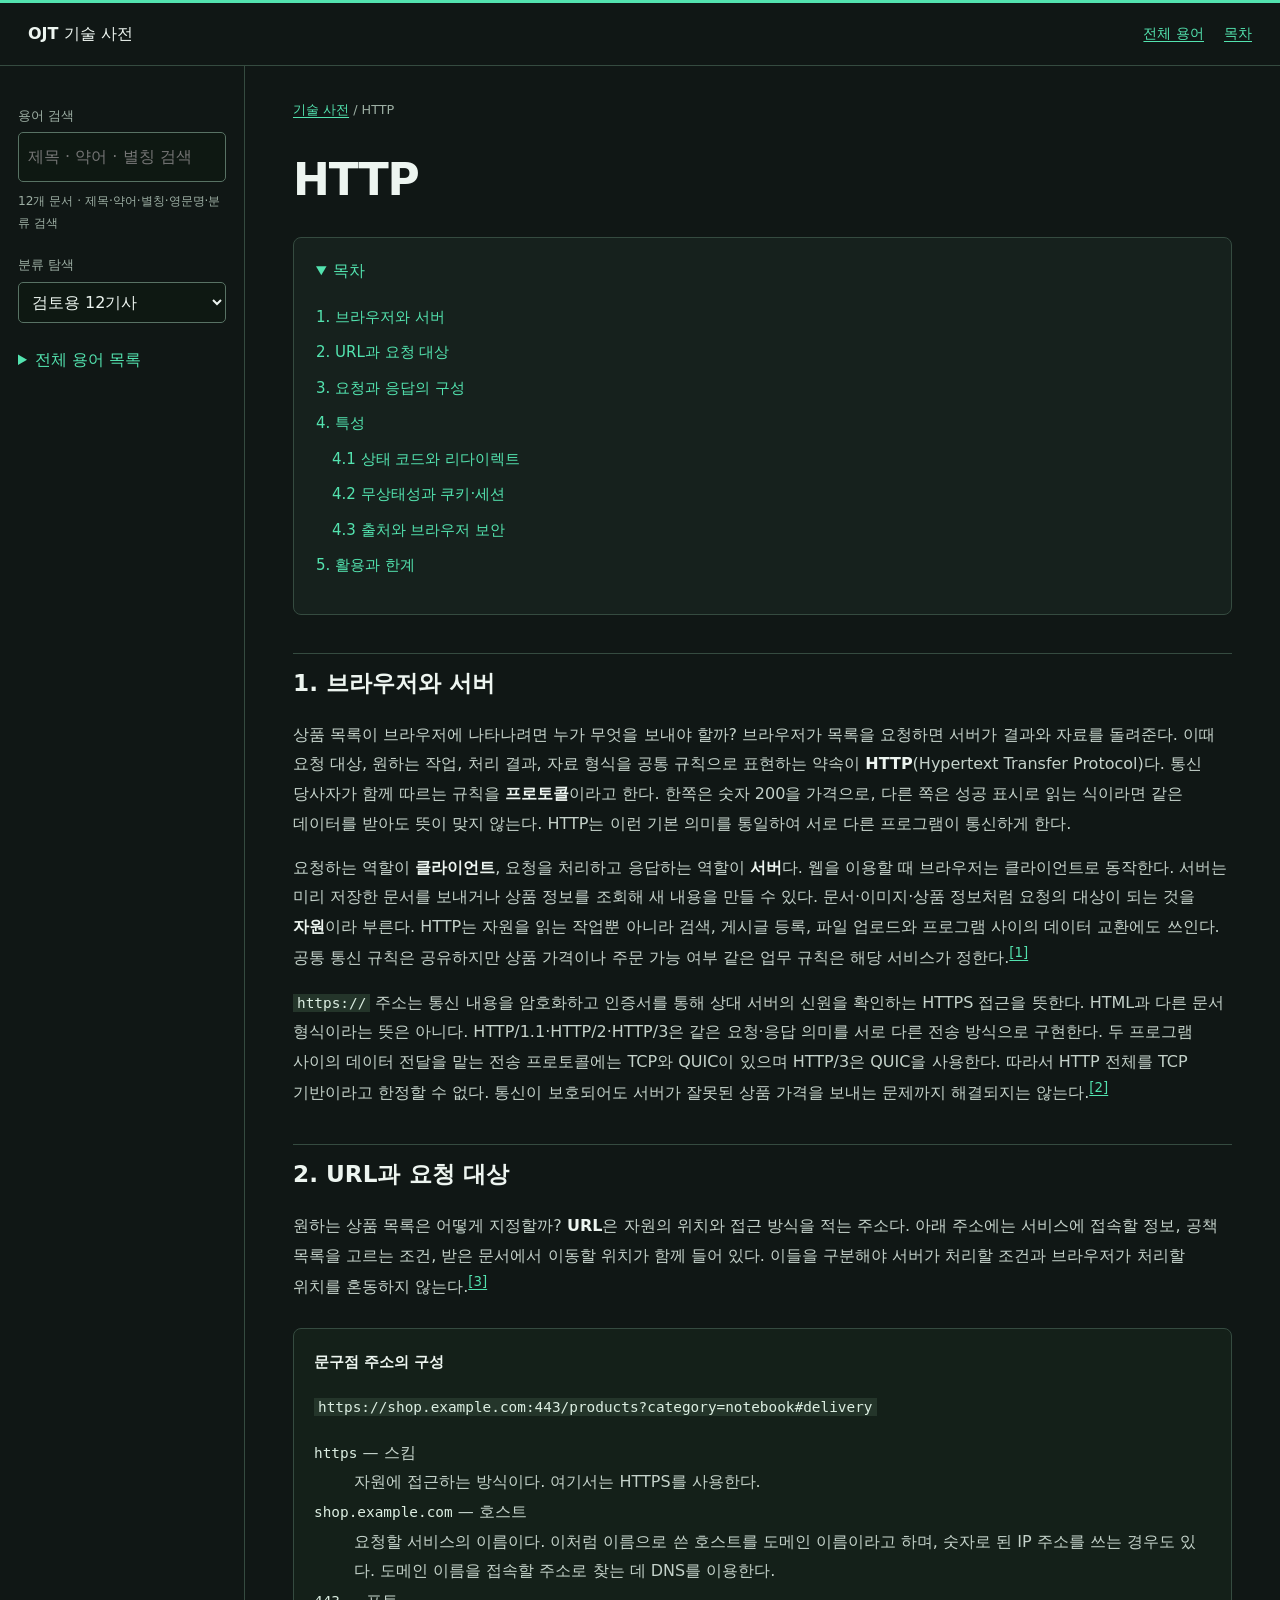
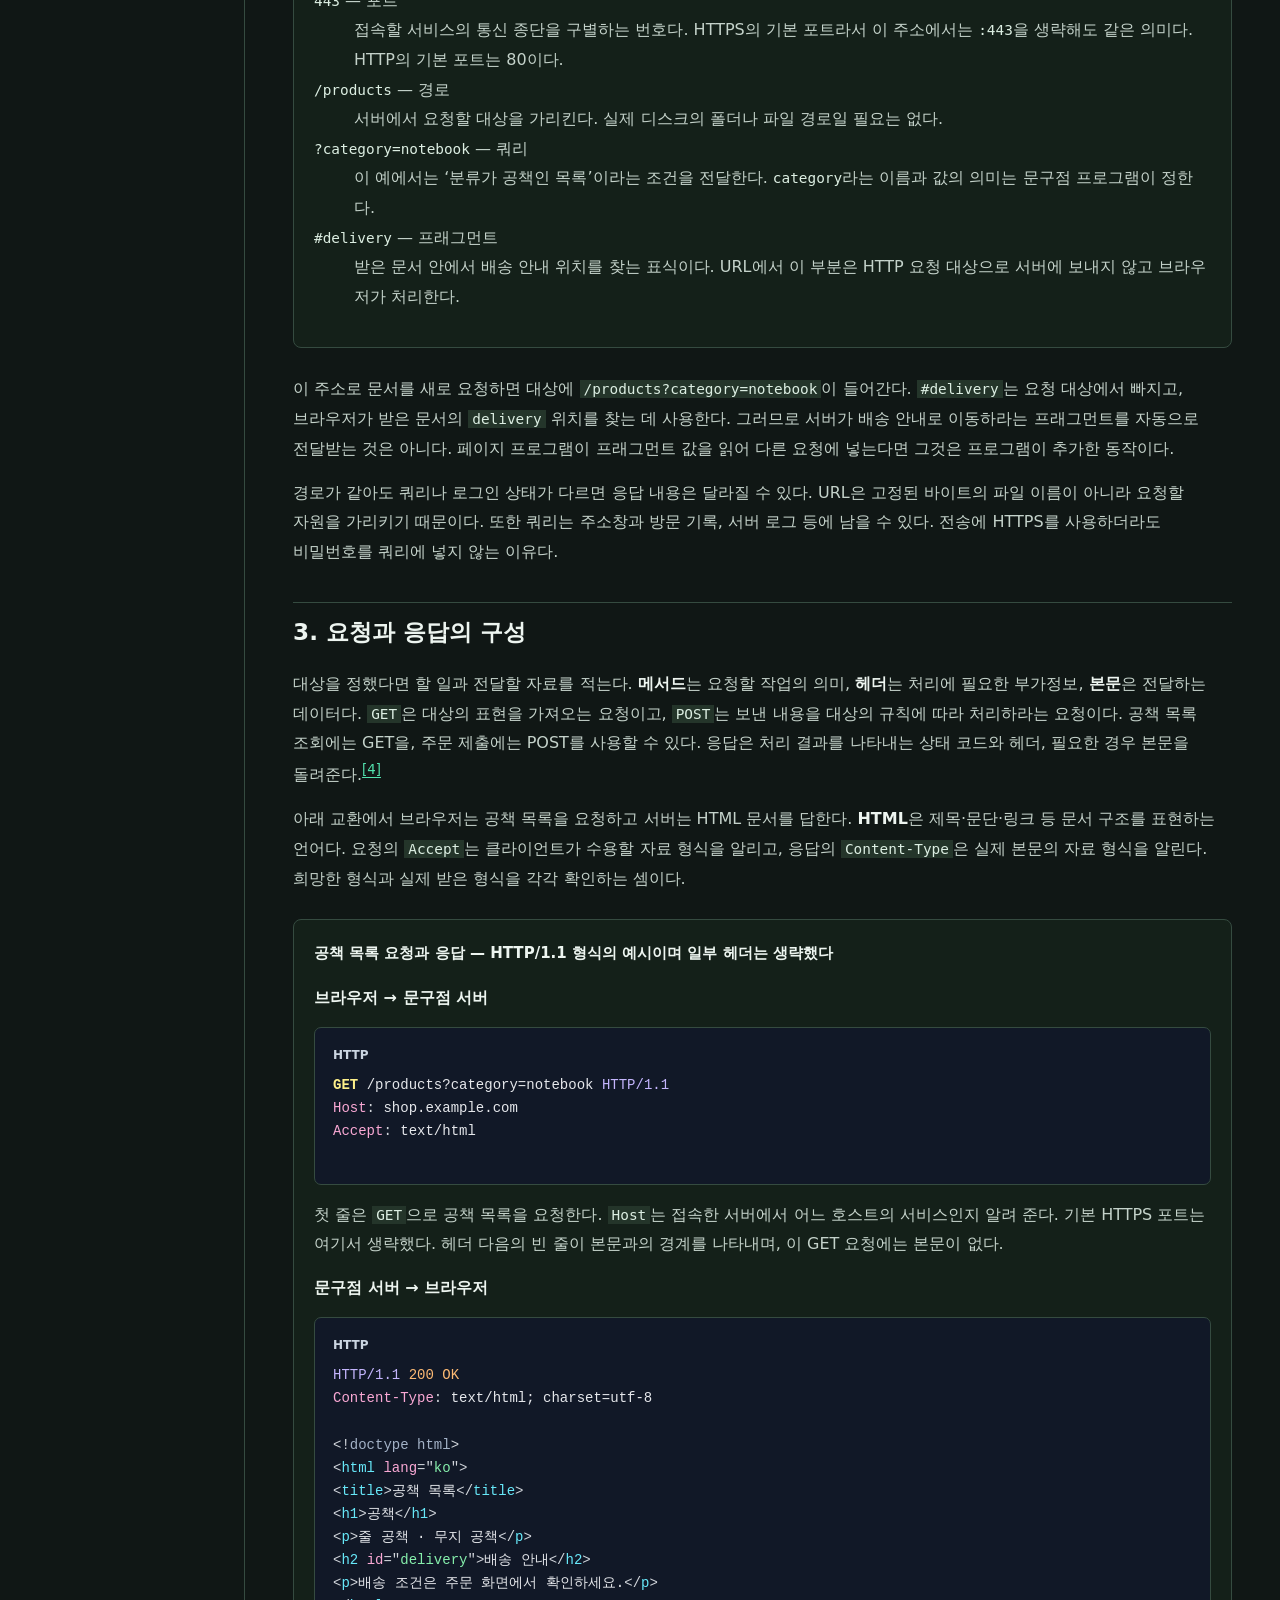
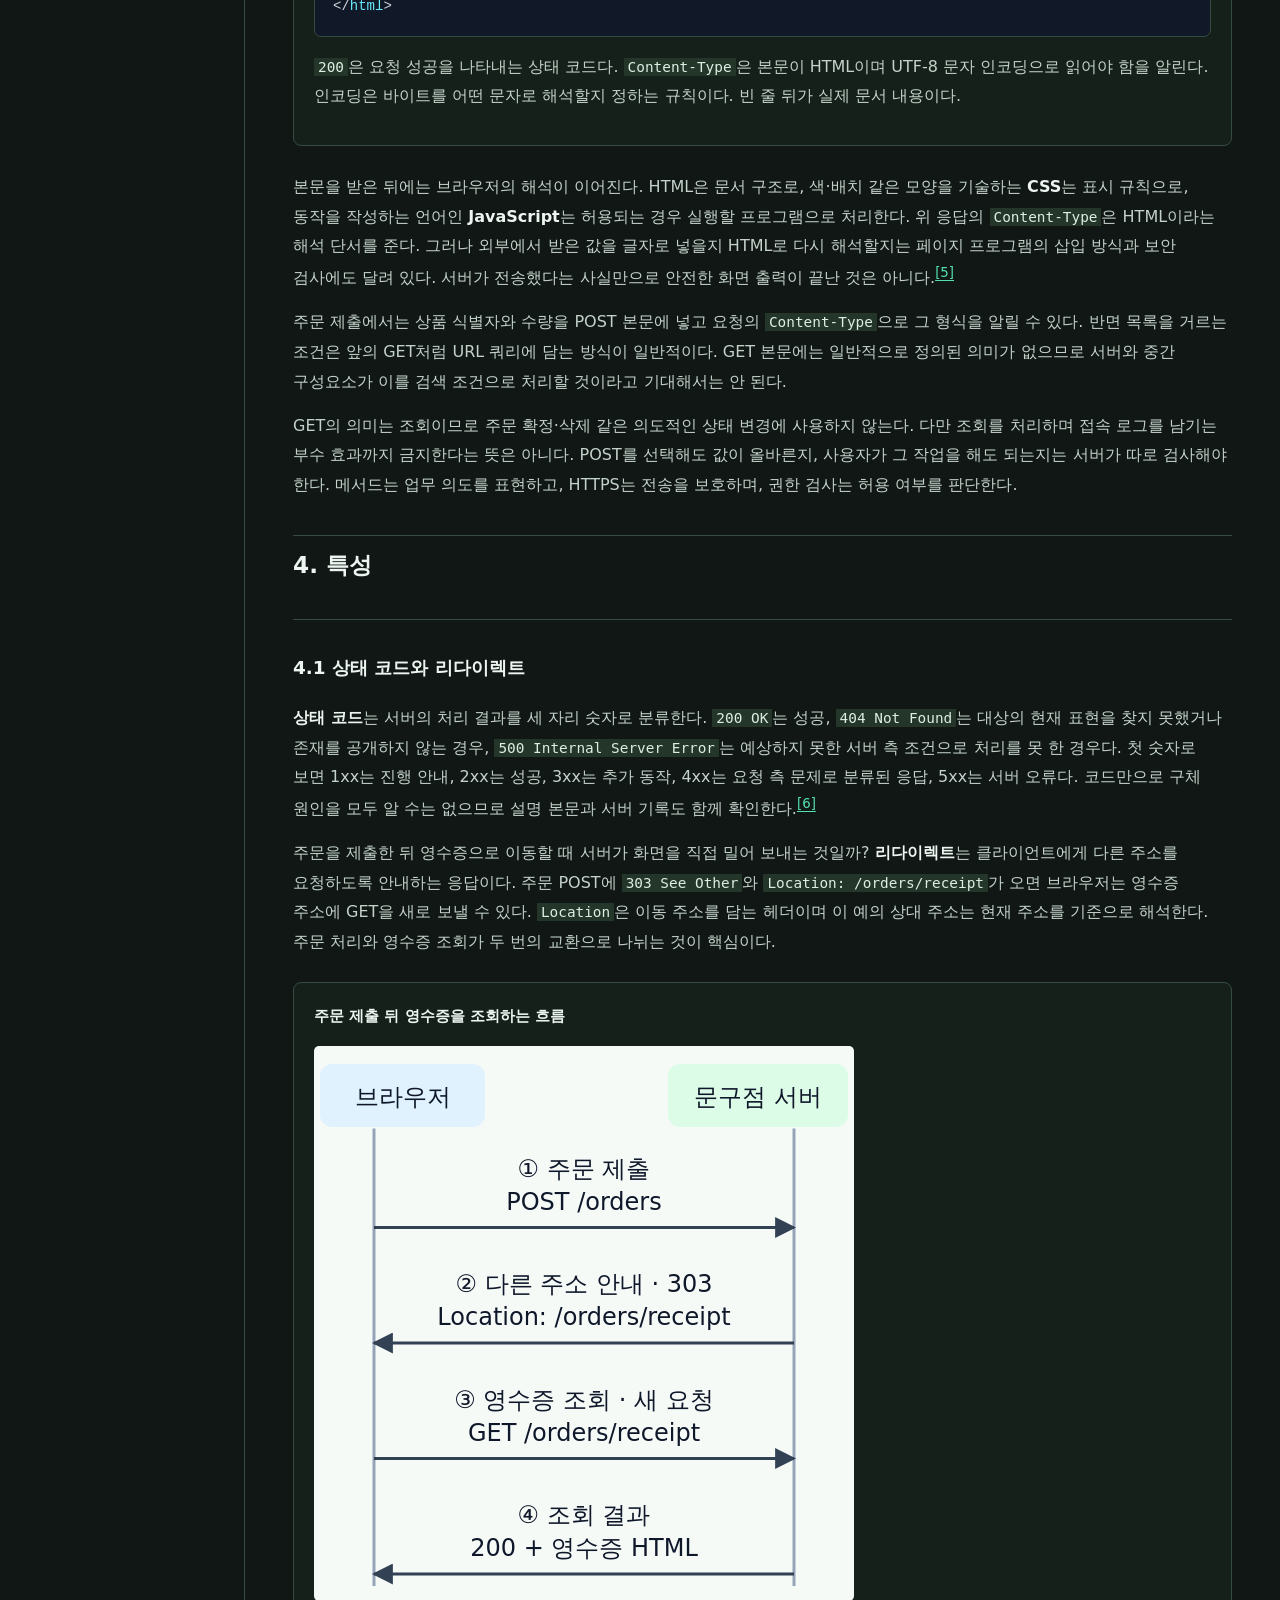
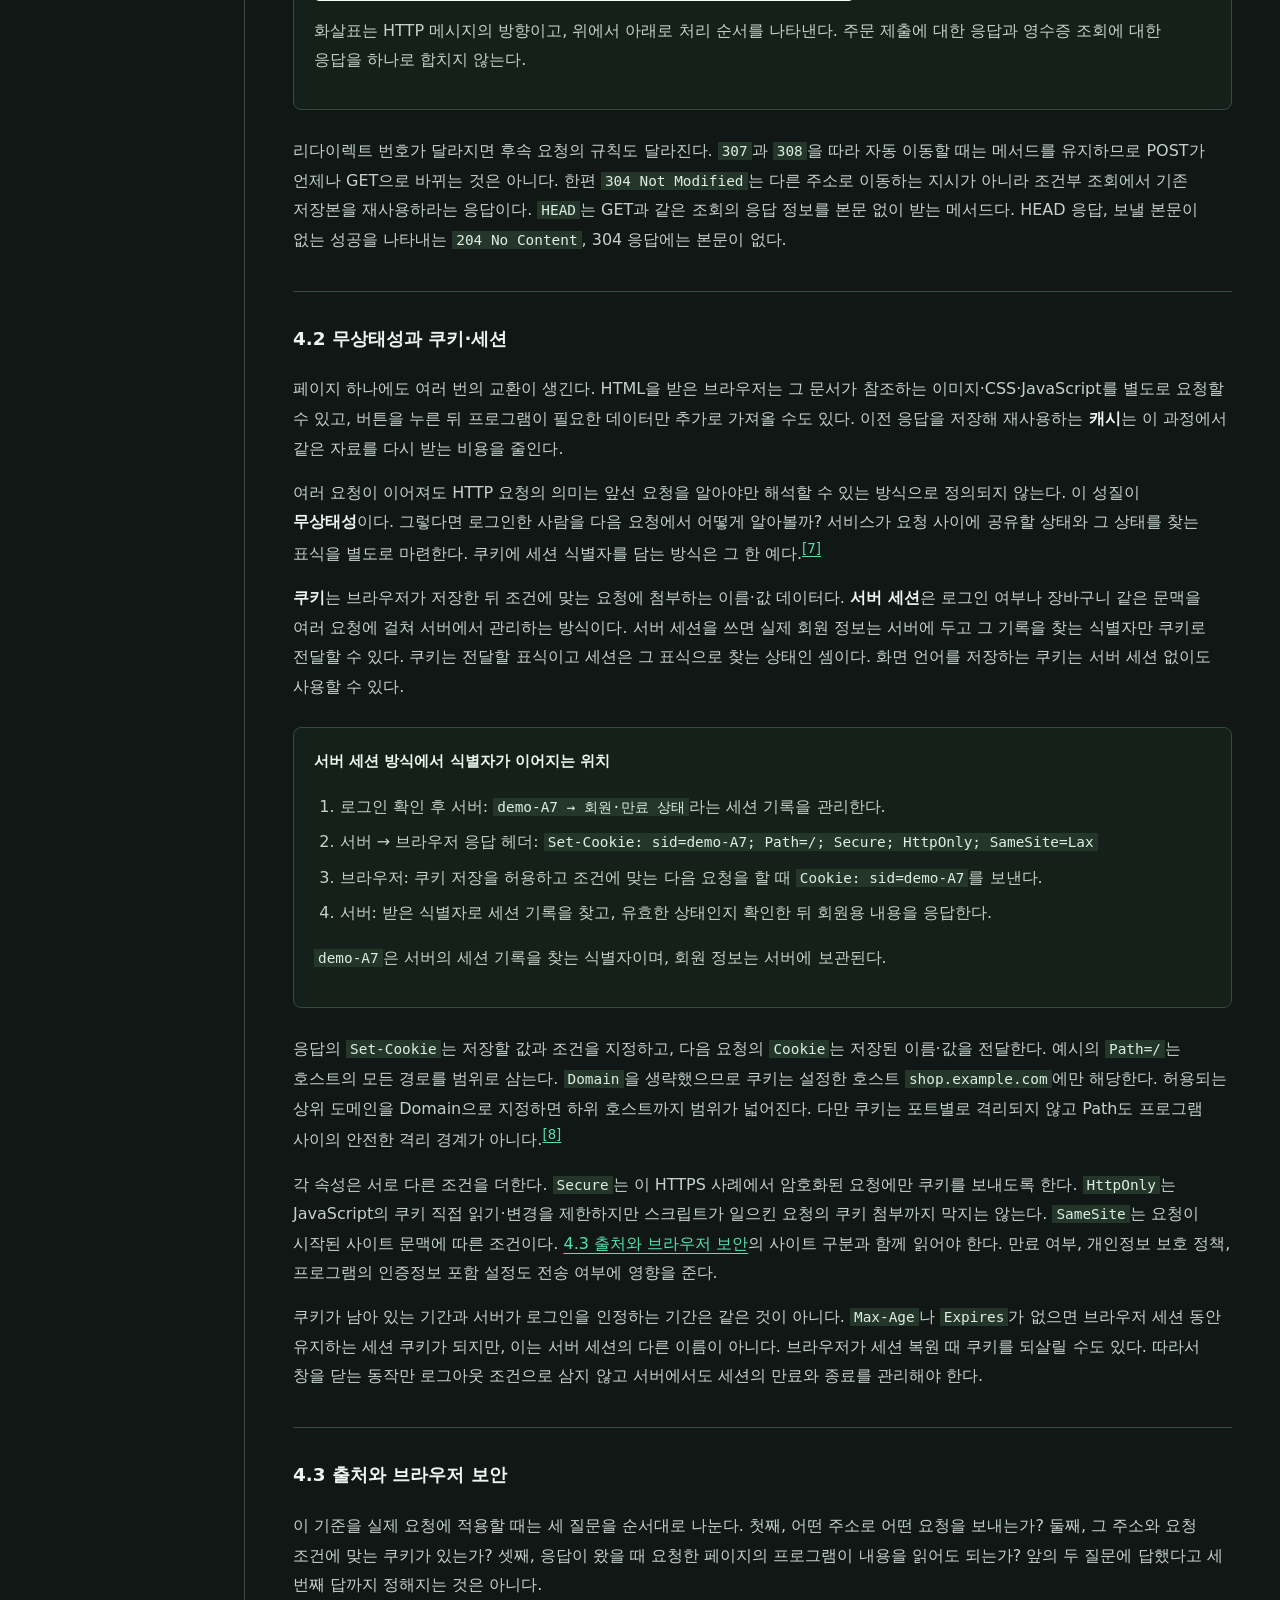
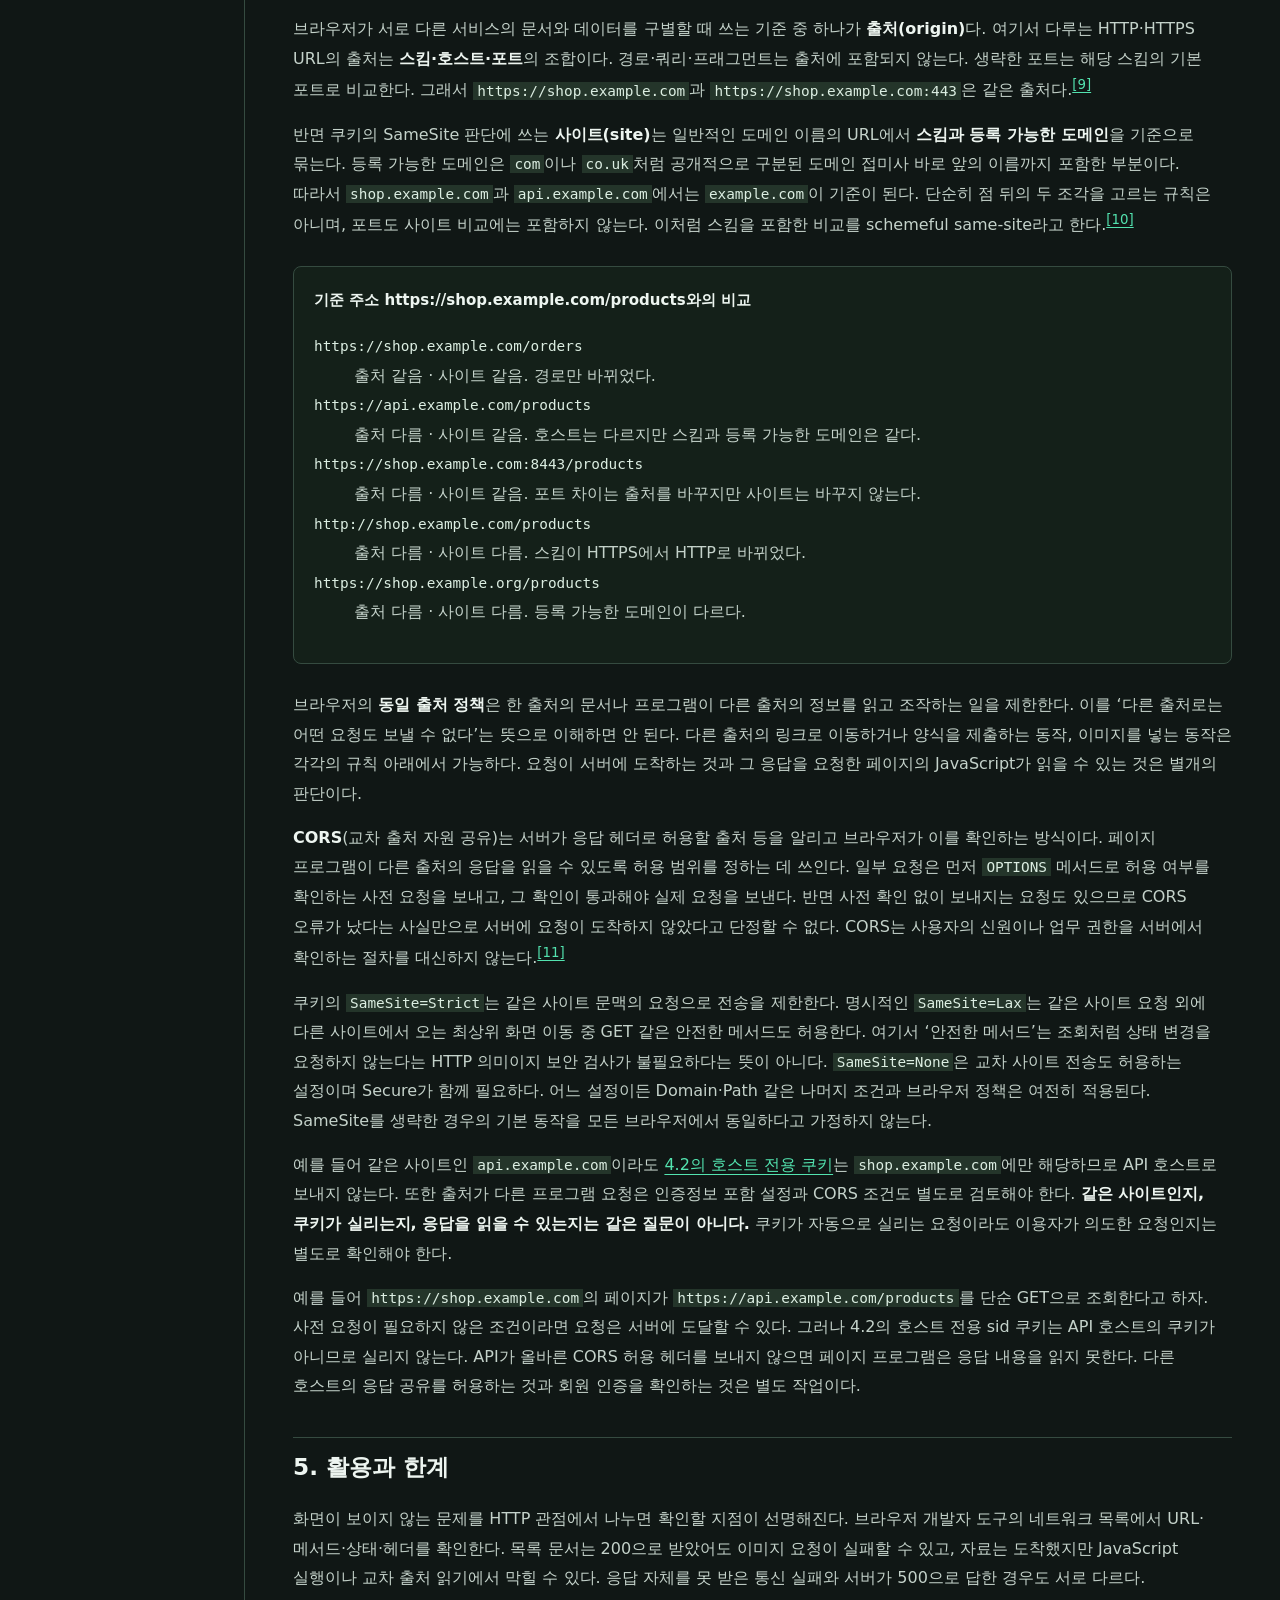
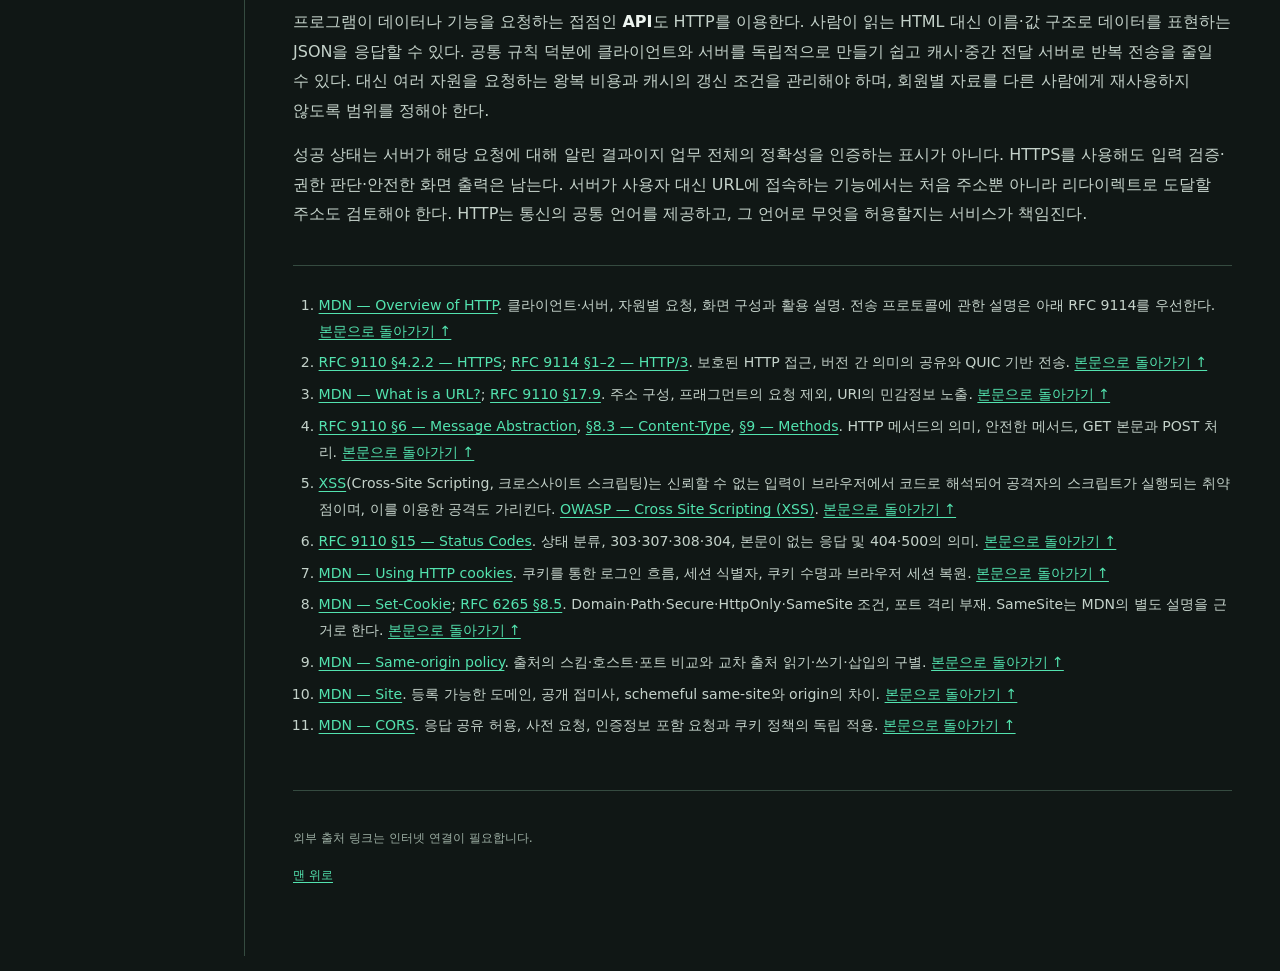
==== commit 88b6e440: "Rewrite 12 articles with explanatory examples and semantic heading hierarchy" ====
--- a/HTTP와_웹_요청.html
+++ b/HTTP와_웹_요청.html
@@ -7,14 +7,14 @@
 <header class="site-header"><a class="site-brand" href="index.html">OJT <span>기술 사전</span></a><nav aria-label="상단"><a href="index.html">전체 용어</a><a href="#toc">목차</a></nav></header>
 <div class="wiki-layout">
 <aside id="term-sidebar" class="sidebar" aria-label="용어 탐색"><div class="nav-inner"><label for="wiki-search">용어 검색</label><input id="wiki-search" type="search" placeholder="제목 · 약어 · 별칭 검색" autocomplete="off" role="combobox" aria-autocomplete="list" aria-expanded="false" aria-controls="search-results" aria-describedby="search-status"><ul id="search-results" role="listbox" aria-label="검색 제안" hidden></ul><div class="search-status" id="search-status" role="status" aria-live="polite">12개 용어</div><label for="category-filter">분류 탐색</label><select id="category-filter"><option value="">검토용 12기사</option></select><details class="all-terms"><summary>전체 용어 목록</summary><nav aria-label="기술 용어 목록"><ol><li data-category="검토용 12기사" data-search="요구사항과 분석 모델 requirements_models"><a href="요구사항과_분석_모델.html">요구사항과 분석 모델</a></li><li data-category="검토용 12기사" data-search="사용자 인터페이스 설계 ui_design"><a href="사용자_화면_설계.html">사용자 인터페이스 설계</a></li><li data-category="검토용 12기사" data-search="자료구조와 알고리즘 data_structures"><a href="자료구조와_알고리즘_선택.html">자료구조와 알고리즘</a></li><li data-category="검토용 12기사" data-search="프로그래밍 언어와 문법 programming_foundations"><a href="프로그래밍_언어와_기본_문법.html">프로그래밍 언어와 문법</a></li><li data-category="검토용 12기사" data-search="소프트웨어 아키텍처와 모듈 software_architecture"><a href="소프트웨어_구조와_모듈.html">소프트웨어 아키텍처와 모듈</a></li><li data-category="검토용 12기사" data-search="OOP 객체지향 객체지향 프로그래밍 Object-Oriented Programming 객체지향과 설계 패턴"><a href="객체지향_프로그래밍.html">객체지향 프로그래밍</a></li><li data-category="검토용 12기사" data-search="디자인 패턴 설계 패턴 Design Patterns GoF 객체지향과 설계 패턴"><a href="디자인_패턴.html">디자인 패턴</a></li><li data-category="검토용 12기사" data-search="관계형 데이터베이스 rdbms"><a href="관계형_데이터베이스.html">관계형 데이터베이스</a></li><li data-category="검토용 12기사" data-search="운영체제 operating_system"><a href="운영체제.html">운영체제</a></li><li data-category="검토용 12기사" data-search="HTTP http"><a href="HTTP와_웹_요청.html">HTTP</a></li><li data-category="검토용 12기사" data-search="해싱 hashing"><a href="해싱.html">해싱</a></li><li data-category="검토용 12기사" data-search="XSS Cross-Site Scripting 크로스사이트 스크립팅"><a href="XSS.html">XSS</a></li></ol></nav></details></div></aside>
-<main class="page" id="main" tabindex="-1"><nav class="breadcrumb" aria-label="현재 위치"><a href="index.html">기술 사전</a> / HTTP</nav><header class="article-header"><h1>HTTP</h1></header><nav class="toc" id="toc" aria-label="이 문서의 목차"><details open><summary>목차</summary><ol class="numbered-toc"><li><a href="#definition">1. 브라우저와 서버</a></li><li><a href="#url">2. URL과 요청 대상</a></li><li><a href="#request-response">3. 요청과 응답의 구성</a></li><li><a href="#characteristics">4. 특성</a><ol class="numbered-toc"><li><a href="#status-redirect">4.1 상태 코드와 리다이렉트</a></li><li><a href="#cookies-session">4.2 무상태성과 쿠키·세션</a></li><li><a href="#browser-boundaries">4.3 출처와 브라우저 보안</a></li></ol></li><li><a href="#uses-limits">5. 활용과 한계</a></li></ol></details></nav><section id="definition"><h2>1. 브라우저와 서버</h2>
-<p>브라우저 주소창에 문구점 주소를 입력하면 상품 목록이 나타난다. 브라우저는 그 목록을 스스로 알고 있는 것이 아니라, 주소가 가리키는 서비스에 자료를 요청하고 돌아온 내용을 화면으로 만든다. 이때 ‘어떤 자료를 원하는지’, ‘처리가 성공했는지’, ‘돌려주는 자료는 어떤 종류인지’를 주고받는 약속이 <strong>HTTP</strong>(Hypertext Transfer Protocol)다. 컴퓨터끼리 통신할 때 따르는 이런 약속을 프로토콜이라고 한다.</p>
-<p>요청을 보내는 쪽을 <strong>클라이언트</strong>, 요청을 받아 처리하고 답하는 쪽을 <strong>서버</strong>라고 한다. 웹을 볼 때는 브라우저가 클라이언트다. 서버는 저장된 문서를 그대로 보내기도 하고, 프로그램이 상품 정보를 조회해 만든 결과를 보내기도 한다. HTTP로 요청할 수 있는 문서·이미지·상품 정보 같은 대상을 <strong>자원</strong>이라고 부른다. HTTP는 페이지를 읽는 일뿐 아니라 검색, 양식 제출, 파일 업로드, 프로그램 사이의 데이터 교환에도 쓰인다.<sup><a id="cite1" href="#ref1" aria-label="각주 1">[1]</a></sup></p>
-<p>주소가 <code>https://</code>로 시작하면 HTTP 내용을 주고받는 통신을 암호화하고 상대 서버의 신원을 인증서로 확인하는 HTTPS를 사용한다. 이것은 HTTP와 무관한 별도 페이지 형식이 아니라 통신 보호를 갖춘 이용 방식이다. HTTP/1.1·HTTP/2·HTTP/3은 메시지를 전송하는 방식이 다른 HTTP 버전이다. TCP와 QUIC은 통신하는 두 프로그램 사이에서 데이터 전달을 담당하는 전송 프로토콜이다. 특히 HTTP/3은 TCP가 아니라 QUIC이라는 전송 프로토콜을 사용하므로 HTTP 전체를 ‘TCP로만 하는 통신’으로 이해하면 안 된다.<sup><a id="cite2" href="#ref2" aria-label="각주 2">[2]</a></sup></p>
+<main class="page" id="main" tabindex="-1"><nav aria-label="현재 위치" class="breadcrumb"><a href="index.html">기술 사전</a> / HTTP</nav><header class="article-header"><h1>HTTP</h1></header><nav aria-label="이 문서의 목차" class="toc" id="toc"><details open=""><summary>목차</summary><ol class="numbered-toc"><li><a href="#definition">1. 브라우저와 서버</a></li><li><a href="#url">2. URL과 요청 대상</a></li><li><a href="#request-response">3. 요청과 응답의 구성</a></li><li><a href="#characteristics">4. 특성</a><ol class="numbered-toc"><li><a href="#status-redirect">4.1 상태 코드와 리다이렉트</a></li><li><a href="#cookies-session">4.2 무상태성과 쿠키·세션</a></li><li><a href="#browser-boundaries">4.3 출처와 브라우저 보안</a></li></ol></li><li><a href="#uses-limits">5. 활용과 한계</a></li></ol></details></nav><section id="definition"><h2>1. 브라우저와 서버</h2>
+<p>상품 목록이 브라우저에 나타나려면 누가 무엇을 보내야 할까? 브라우저가 목록을 요청하면 서버가 결과와 자료를 돌려준다. 이때 요청 대상, 원하는 작업, 처리 결과, 자료 형식을 공통 규칙으로 표현하는 약속이 <strong>HTTP</strong>(Hypertext Transfer Protocol)다. 통신 당사자가 함께 따르는 규칙을 <strong>프로토콜</strong>이라고 한다. 한쪽은 숫자 200을 가격으로, 다른 쪽은 성공 표시로 읽는 식이라면 같은 데이터를 받아도 뜻이 맞지 않는다. HTTP는 이런 기본 의미를 통일하여 서로 다른 프로그램이 통신하게 한다.</p>
+<p>요청하는 역할이 <strong>클라이언트</strong>, 요청을 처리하고 응답하는 역할이 <strong>서버</strong>다. 웹을 이용할 때 브라우저는 클라이언트로 동작한다. 서버는 미리 저장한 문서를 보내거나 상품 정보를 조회해 새 내용을 만들 수 있다. 문서·이미지·상품 정보처럼 요청의 대상이 되는 것을 <strong>자원</strong>이라 부른다. HTTP는 자원을 읽는 작업뿐 아니라 검색, 게시글 등록, 파일 업로드와 프로그램 사이의 데이터 교환에도 쓰인다. 공통 통신 규칙은 공유하지만 상품 가격이나 주문 가능 여부 같은 업무 규칙은 해당 서비스가 정한다.<sup><a aria-label="각주 1" href="#ref1" id="cite1">[1]</a></sup></p>
+<p><code>https://</code> 주소는 통신 내용을 암호화하고 인증서를 통해 상대 서버의 신원을 확인하는 HTTPS 접근을 뜻한다. HTML과 다른 문서 형식이라는 뜻은 아니다. HTTP/1.1·HTTP/2·HTTP/3은 같은 요청·응답 의미를 서로 다른 전송 방식으로 구현한다. 두 프로그램 사이의 데이터 전달을 맡는 전송 프로토콜에는 TCP와 QUIC이 있으며 HTTP/3은 QUIC을 사용한다. 따라서 HTTP 전체를 TCP 기반이라고 한정할 수 없다. 통신이 보호되어도 서버가 잘못된 상품 가격을 보내는 문제까지 해결되지는 않는다.<sup><a aria-label="각주 2" href="#ref2" id="cite2">[2]</a></sup></p>
 </section>
 <section id="url"><h2>2. URL과 요청 대상</h2>
-<p><strong>URL</strong>은 자원의 위치와 접근 방식을 나타내는 주소다. 문구점의 공책 목록을 열고 배송 안내 위치로 이동하는 주소를 다음처럼 구성할 수 있다. 각 부분의 역할을 나누어 보면 주소 전체가 서버에 그대로 전달되는 것은 아니라는 점도 보인다.<sup><a id="cite3" href="#ref3" aria-label="각주 3">[3]</a></sup></p>
-<figure id="visual-http-url" class="visual-learning"><figcaption>문구점 주소의 구성</figcaption>
+<p>원하는 상품 목록은 어떻게 지정할까? <strong>URL</strong>은 자원의 위치와 접근 방식을 적는 주소다. 아래 주소에는 서비스에 접속할 정보, 공책 목록을 고르는 조건, 받은 문서에서 이동할 위치가 함께 들어 있다. 이들을 구분해야 서버가 처리할 조건과 브라우저가 처리할 위치를 혼동하지 않는다.<sup><a aria-label="각주 3" href="#ref3" id="cite3">[3]</a></sup></p>
+<figure class="visual-learning" id="visual-http-url"><figcaption>문구점 주소의 구성</figcaption>
 <p><code>https://shop.example.com:443/products?category=notebook#delivery</code></p>
 <dl><dt><code>https</code> — 스킴</dt><dd>자원에 접근하는 방식이다. 여기서는 HTTPS를 사용한다.</dd>
 <dt><code>shop.example.com</code> — 호스트</dt><dd>요청할 서비스의 이름이다. 이처럼 이름으로 쓴 호스트를 도메인 이름이라고 하며, 숫자로 된 IP 주소를 쓰는 경우도 있다. 도메인 이름을 접속할 주소로 찾는 데 DNS를 이용한다.</dd>
@@ -22,13 +22,13 @@
 <dt><code>/products</code> — 경로</dt><dd>서버에서 요청할 대상을 가리킨다. 실제 디스크의 폴더나 파일 경로일 필요는 없다.</dd>
 <dt><code>?category=notebook</code> — 쿼리</dt><dd>이 예에서는 ‘분류가 공책인 목록’이라는 조건을 전달한다. <code>category</code>라는 이름과 값의 의미는 문구점 프로그램이 정한다.</dd>
 <dt><code>#delivery</code> — 프래그먼트</dt><dd>받은 문서 안에서 배송 안내 위치를 찾는 표식이다. URL에서 이 부분은 HTTP 요청 대상으로 서버에 보내지 않고 브라우저가 처리한다.</dd></dl></figure>
-<p>따라서 이 주소로 새 문서를 요청할 때 서버가 받는 대상에는 <code>/products?category=notebook</code>이 들어가지만 <code>#delivery</code>는 들어가지 않는다. 서버가 목록을 보내면 브라우저는 그 문서에서 <code>delivery</code>로 표시된 위치를 찾는다. 페이지의 프로그램이 프래그먼트를 읽어 별도 요청에 실어 보내는 동작은 이 기본 URL 처리와 구별한다.</p>
-<p>서버는 같은 경로라도 쿼리나 로그인 상태 등에 따라 다른 내용을 돌려줄 수 있다. URL은 ‘항상 같은 바이트가 들어 있는 파일 이름’이라기보다 요청할 자원을 가리키는 주소다. 또한 쿼리는 주소창·방문 기록·서버 로그 등에 남을 수 있으므로 비밀번호 같은 비밀값을 넣는 곳으로 삼지 않는다.</p>
+<p>이 주소로 문서를 새로 요청하면 대상에 <code>/products?category=notebook</code>이 들어간다. <code>#delivery</code>는 요청 대상에서 빠지고, 브라우저가 받은 문서의 <code>delivery</code> 위치를 찾는 데 사용한다. 그러므로 서버가 배송 안내로 이동하라는 프래그먼트를 자동으로 전달받는 것은 아니다. 페이지 프로그램이 프래그먼트 값을 읽어 다른 요청에 넣는다면 그것은 프로그램이 추가한 동작이다.</p>
+<p>경로가 같아도 쿼리나 로그인 상태가 다르면 응답 내용은 달라질 수 있다. URL은 고정된 바이트의 파일 이름이 아니라 요청할 자원을 가리키기 때문이다. 또한 쿼리는 주소창과 방문 기록, 서버 로그 등에 남을 수 있다. 전송에 HTTPS를 사용하더라도 비밀번호를 쿼리에 넣지 않는 이유다.</p>
 </section>
 <section id="request-response"><h2>3. 요청과 응답의 구성</h2>
-<p>브라우저가 보내는 <strong>요청</strong>에는 무엇을 해 달라는지 나타내는 <strong>메서드</strong>, 대상 주소, 처리에 참고할 부가정보인 <strong>헤더</strong>, 필요할 때 실제로 전달할 데이터인 <strong>본문</strong>이 들어간다. 메서드 <code>GET</code>은 대상의 내용을 가져오라는 뜻이다. <code>POST</code>는 전달한 데이터를 대상의 규칙에 따라 처리해 달라는 뜻으로, 게시글 등록이나 주문 제출에 사용할 수 있다.<sup><a id="cite4" href="#ref4" aria-label="각주 4">[4]</a></sup></p>
-<p>앞의 공책 목록을 가져오는 요청과 서버의 응답을 나란히 읽어 보자. HTML은 제목·문단·링크처럼 웹 문서의 구조를 표시하는 언어다. 요청의 <code>Accept</code>는 클라이언트가 받을 수 있는 자료 형식을 알리고, 응답의 <code>Content-Type</code>은 실제 보내는 자료 형식을 알린다.</p>
-<figure id="visual-http-messages" class="visual-learning"><figcaption>공책 목록 요청과 응답 — HTTP/1.1 형식의 예시이며 일부 헤더는 생략했다</figcaption>
+<p>대상을 정했다면 할 일과 전달할 자료를 적는다. <strong>메서드</strong>는 요청할 작업의 의미, <strong>헤더</strong>는 처리에 필요한 부가정보, <strong>본문</strong>은 전달하는 데이터다. <code>GET</code>은 대상의 표현을 가져오는 요청이고, <code>POST</code>는 보낸 내용을 대상의 규칙에 따라 처리하라는 요청이다. 공책 목록 조회에는 GET을, 주문 제출에는 POST를 사용할 수 있다. 응답은 처리 결과를 나타내는 상태 코드와 헤더, 필요한 경우 본문을 돌려준다.<sup><a aria-label="각주 4" href="#ref4" id="cite4">[4]</a></sup></p>
+<p>아래 교환에서 브라우저는 공책 목록을 요청하고 서버는 HTML 문서를 답한다. <strong>HTML</strong>은 제목·문단·링크 등 문서 구조를 표현하는 언어다. 요청의 <code>Accept</code>는 클라이언트가 수용할 자료 형식을 알리고, 응답의 <code>Content-Type</code>은 실제 본문의 자료 형식을 알린다. 희망한 형식과 실제 받은 형식을 각각 확인하는 셈이다.</p>
+<figure class="visual-learning" id="visual-http-messages"><figcaption>공책 목록 요청과 응답 — HTTP/1.1 형식의 예시이며 일부 헤더는 생략했다</figcaption>
 <p><strong>브라우저 → 문구점 서버</strong></p>
 <pre><code>GET /products?category=notebook HTTP/1.1
 Host: shop.example.com
@@ -49,15 +49,15 @@
 &lt;p&gt;배송 조건은 주문 화면에서 확인하세요.&lt;/p&gt;
 &lt;/html&gt;</code></pre>
 <p><code>200</code>은 요청 성공을 나타내는 상태 코드다. <code>Content-Type</code>은 본문이 HTML이며 UTF-8 문자 인코딩으로 읽어야 함을 알린다. 인코딩은 바이트를 어떤 문자로 해석할지 정하는 규칙이다. 빈 줄 뒤가 실제 문서 내용이다.</p></figure>
-<p>응답이 도착하면 브라우저는 받은 바이트를 이용 목적에 맞게 해석한다. HTML 문서를 탐색하면 제목·문단 등의 구조를 만들어 화면을 구성하고, CSS는 모양에 적용하며, 허용된 JavaScript는 프로그램으로 실행한다. 서버가 데이터를 보냈다는 사실과 브라우저가 그것을 단순 글자로 표시할지 코드로 해석할지는 서로 다른 단계다. <code>Content-Type</code>과 브라우저의 보안 검사, 그리고 페이지 프로그램이 데이터를 어디에 넣는지가 중요하다.<sup><a id="cite-xss" href="#ref-xss" aria-label="각주 5">[5]</a></sup></p>
-<p>양식에서 주문을 제출할 때는 POST 요청의 본문에 상품 식별자와 수량 등을 실을 수 있다. 본문 형식은 그 요청의 <code>Content-Type</code>으로 나타낸다. 반면 일반적인 GET 조회 조건은 위 예처럼 URL의 쿼리로 전달한다. GET 본문에는 일반적으로 정의된 의미가 없으므로 GET을 ‘본문에 검색 조건을 넣는 요청’으로 가정하지 않는다.</p>
-<p>GET은 조회를 요청하는 메서드이므로 주문 확정이나 삭제처럼 사용자가 의도한 상태 변경을 GET에 맡기지 않는다. 접속 로그 기록 같은 부수 작업까지 없다는 뜻은 아니다. POST라는 이름 자체가 입력 검증이나 암호화를 대신하지도 않는다. 서버는 전달된 값과 권한을 확인해야 하며, 전송 보호에는 HTTPS가 필요하다.</p>
+<p>본문을 받은 뒤에는 브라우저의 해석이 이어진다. HTML은 문서 구조로, 색·배치 같은 모양을 기술하는 <strong>CSS</strong>는 표시 규칙으로, 동작을 작성하는 언어인 <strong>JavaScript</strong>는 허용되는 경우 실행할 프로그램으로 처리한다. 위 응답의 <code>Content-Type</code>은 HTML이라는 해석 단서를 준다. 그러나 외부에서 받은 값을 글자로 넣을지 HTML로 다시 해석할지는 페이지 프로그램의 삽입 방식과 보안 검사에도 달려 있다. 서버가 전송했다는 사실만으로 안전한 화면 출력이 끝난 것은 아니다.<sup><a aria-label="각주 5" href="#ref-xss" id="cite-xss">[5]</a></sup></p>
+<p>주문 제출에서는 상품 식별자와 수량을 POST 본문에 넣고 요청의 <code>Content-Type</code>으로 그 형식을 알릴 수 있다. 반면 목록을 거르는 조건은 앞의 GET처럼 URL 쿼리에 담는 방식이 일반적이다. GET 본문에는 일반적으로 정의된 의미가 없으므로 서버와 중간 구성요소가 이를 검색 조건으로 처리할 것이라고 기대해서는 안 된다.</p>
+<p>GET의 의미는 조회이므로 주문 확정·삭제 같은 의도적인 상태 변경에 사용하지 않는다. 다만 조회를 처리하며 접속 로그를 남기는 부수 효과까지 금지한다는 뜻은 아니다. POST를 선택해도 값이 올바른지, 사용자가 그 작업을 해도 되는지는 서버가 따로 검사해야 한다. 메서드는 업무 의도를 표현하고, HTTPS는 전송을 보호하며, 권한 검사는 허용 여부를 판단한다.</p>
 </section>
 <section id="characteristics"><h2>4. 특성</h2>
 <section id="status-redirect"><h3>4.1 상태 코드와 리다이렉트</h3>
-<p>응답의 <strong>상태 코드</strong>는 요청을 어떻게 처리했는지 나타내는 세 자리 숫자다. 앞의 <code>200 OK</code>는 성공이며, <code>404 Not Found</code>는 대상의 현재 내용을 찾지 못했거나 그 존재를 공개하지 않는 경우에 쓰인다. <code>500 Internal Server Error</code>는 서버가 예상하지 못한 조건 때문에 요청을 처리하지 못한 경우다. 큰 분류로는 1xx가 진행 안내, 2xx가 성공, 3xx가 추가 동작 안내, 4xx가 요청 측 문제로 분류된 응답, 5xx가 서버 측 오류다. 실제 원인은 코드뿐 아니라 설명 본문과 서버 기록을 함께 봐야 한다.<sup><a id="cite5" href="#ref5" aria-label="각주 6">[6]</a></sup></p>
-<p>서버가 다른 주소로 다시 요청하도록 안내하는 것을 <strong>리다이렉트</strong>라고 한다. 예를 들어 주문 제출을 처리한 뒤 서버가 <code>303 See Other</code>와 <code>Location: /orders/receipt</code>를 보내면, 브라우저는 그 주소에 GET 요청을 하여 영수증 화면을 가져올 수 있다. <code>Location</code>은 이동할 주소를 담은 응답 헤더이고, 여기의 <code>/orders/receipt</code>는 현재 주소를 기준으로 해석하는 상대 주소다. 최초 POST와 영수증 GET은 서로 다른 요청이다.</p>
-<figure id="visual-http-redirect" class="visual-learning" aria-labelledby="http-flow-caption"><figcaption id="http-flow-caption">주문 제출 뒤 영수증을 조회하는 흐름</figcaption>
+<p><strong>상태 코드</strong>는 서버의 처리 결과를 세 자리 숫자로 분류한다. <code>200 OK</code>는 성공, <code>404 Not Found</code>는 대상의 현재 표현을 찾지 못했거나 존재를 공개하지 않는 경우, <code>500 Internal Server Error</code>는 예상하지 못한 서버 측 조건으로 처리를 못 한 경우다. 첫 숫자로 보면 1xx는 진행 안내, 2xx는 성공, 3xx는 추가 동작, 4xx는 요청 측 문제로 분류된 응답, 5xx는 서버 오류다. 코드만으로 구체 원인을 모두 알 수는 없으므로 설명 본문과 서버 기록도 함께 확인한다.<sup><a aria-label="각주 6" href="#ref5" id="cite5">[6]</a></sup></p>
+<p>주문을 제출한 뒤 영수증으로 이동할 때 서버가 화면을 직접 밀어 보내는 것일까? <strong>리다이렉트</strong>는 클라이언트에게 다른 주소를 요청하도록 안내하는 응답이다. 주문 POST에 <code>303 See Other</code>와 <code>Location: /orders/receipt</code>가 오면 브라우저는 영수증 주소에 GET을 새로 보낼 수 있다. <code>Location</code>은 이동 주소를 담는 헤더이며 이 예의 상대 주소는 현재 주소를 기준으로 해석한다. 주문 처리와 영수증 조회가 두 번의 교환으로 나뉘는 것이 핵심이다.</p>
+<figure aria-labelledby="http-flow-caption" class="visual-learning" id="visual-http-redirect"><figcaption id="http-flow-caption">주문 제출 뒤 영수증을 조회하는 흐름</figcaption>
 <svg viewBox="0 0 360 370" role="img" aria-labelledby="http-flow-title http-flow-desc" style="width:100%;height:auto;max-width:540px">
 <title id="http-flow-title">브라우저와 문구점 서버 사이의 두 요청</title><desc id="http-flow-desc">위에서 아래 순서로 브라우저가 주문 POST를 보내고 서버가 303과 영수증 위치를 답한다. 브라우저가 영수증 GET을 새로 보내면 서버가 200과 영수증 HTML을 답한다.</desc>
 <defs><marker id="http-arrow" viewBox="0 0 10 10" refX="9" refY="5" markerWidth="7" markerHeight="7" orient="auto-start-reverse"><path d="M 0 0 L 10 5 L 0 10 z" fill="#334155"/></marker></defs>
@@ -67,51 +67,51 @@
 <g stroke="#334155" stroke-width="2" marker-end="url(#http-arrow)"><path d="M40 121H320"/><path d="M320 198H40"/><path d="M40 275H320"/><path d="M320 352H40"/></g>
 <g font-family="sans-serif" font-size="16" text-anchor="middle" fill="#0f172a"><text x="180" y="87">① 주문 제출</text><text x="180" y="109">POST /orders</text><text x="180" y="164">② 다른 주소 안내 · 303</text><text x="180" y="186">Location: /orders/receipt</text><text x="180" y="241">③ 영수증 조회 · 새 요청</text><text x="180" y="263">GET /orders/receipt</text><text x="180" y="318">④ 조회 결과</text><text x="180" y="340">200 + 영수증 HTML</text></g></svg>
 <p>화살표는 HTTP 메시지의 방향이고, 위에서 아래로 처리 순서를 나타낸다. 주문 제출에 대한 응답과 영수증 조회에 대한 응답을 하나로 합치지 않는다.</p></figure>
-<p>다른 리다이렉트 코드가 모두 같은 방식으로 동작하는 것은 아니다. <code>307</code>·<code>308</code>로 자동 이동할 때는 요청 메서드를 유지한다. 따라서 POST 뒤의 모든 리다이렉트를 GET으로 바꾼다고 이해하면 안 된다. 또 3xx인 <code>304 Not Modified</code>는 다른 URL로 이동하라는 뜻이 아니라 조건부 조회 결과 기존 저장본을 재사용하라는 응답이다. 본문 없이 GET과 같은 조회의 응답 정보를 받는 <code>HEAD</code> 메서드도 있다. HEAD에 대한 응답, 성공했지만 보낼 본문이 없다는 <code>204 No Content</code> 응답, 304 응답에는 본문이 없다.</p>
+<p>리다이렉트 번호가 달라지면 후속 요청의 규칙도 달라진다. <code>307</code>과 <code>308</code>을 따라 자동 이동할 때는 메서드를 유지하므로 POST가 언제나 GET으로 바뀌는 것은 아니다. 한편 <code>304 Not Modified</code>는 다른 주소로 이동하는 지시가 아니라 조건부 조회에서 기존 저장본을 재사용하라는 응답이다. <code>HEAD</code>는 GET과 같은 조회의 응답 정보를 본문 없이 받는 메서드다. HEAD 응답, 보낼 본문이 없는 성공을 나타내는 <code>204 No Content</code>, 304 응답에는 본문이 없다.</p>
 </section>
 <section id="cookies-session"><h3>4.2 무상태성과 쿠키·세션</h3>
-<p>한 페이지를 여는 일도 보통은 요청 하나로 끝나지 않는다. 브라우저는 HTML을 읽다가 필요한 이미지, 모양을 정하는 CSS, 동작을 수행하는 JavaScript 프로그램을 각각 요청할 수 있다. 사용자가 버튼을 누르면 프로그램이 추가 요청을 보내 화면 일부만 바꾸기도 한다. 이전 응답을 저장해 재사용하는 <strong>캐시</strong>가 있다면 어떤 자료는 다시 내려받지 않아도 된다.</p>
-<p>이처럼 요청은 이어지지만 HTTP 자체는 이전 요청을 알아야만 다음 요청의 의미를 해석할 수 있는 구조가 아니다. 이를 <strong>무상태</strong>라고 한다. 문구점이 ‘이 브라우저는 방금 로그인한 회원의 브라우저’라는 정보를 이어 가려면 응용프로그램이 요청들을 연결하는 방법을 마련해야 한다. 흔한 방법은 쿠키에 세션 식별자를 넣는 것이다.<sup><a id="cite6" href="#ref6" aria-label="각주 7">[7]</a></sup></p>
-<p><strong>쿠키</strong>는 브라우저에 저장했다가 조건에 맞는 요청에 함께 보내는 작은 이름·값 데이터다. <strong>서버 세션</strong>은 여러 요청에 걸쳐 유지할 로그인 상태나 장바구니 같은 문맥을 서버 쪽에서 관리하는 방식이다. 서버 세션 방식에서는 서버가 세션 기록을 만들고, 그 기록을 찾을 식별자만 쿠키로 보낼 수 있다. 쿠키는 전달 수단이고 세션 기록은 서버가 관리하는 상태이므로 둘은 같은 물건이 아니다. 화면 언어를 저장하는 쿠키처럼 서버 세션과 무관한 쿠키도 있다.</p>
-<figure id="visual-http-session" class="visual-learning"><figcaption>서버 세션 방식에서 식별자가 이어지는 위치</figcaption>
+<p>페이지 하나에도 여러 번의 교환이 생긴다. HTML을 받은 브라우저는 그 문서가 참조하는 이미지·CSS·JavaScript를 별도로 요청할 수 있고, 버튼을 누른 뒤 프로그램이 필요한 데이터만 추가로 가져올 수도 있다. 이전 응답을 저장해 재사용하는 <strong>캐시</strong>는 이 과정에서 같은 자료를 다시 받는 비용을 줄인다.</p>
+<p>여러 요청이 이어져도 HTTP 요청의 의미는 앞선 요청을 알아야만 해석할 수 있는 방식으로 정의되지 않는다. 이 성질이 <strong>무상태성</strong>이다. 그렇다면 로그인한 사람을 다음 요청에서 어떻게 알아볼까? 서비스가 요청 사이에 공유할 상태와 그 상태를 찾는 표식을 별도로 마련한다. 쿠키에 세션 식별자를 담는 방식은 그 한 예다.<sup><a aria-label="각주 7" href="#ref6" id="cite6">[7]</a></sup></p>
+<p><strong>쿠키</strong>는 브라우저가 저장한 뒤 조건에 맞는 요청에 첨부하는 이름·값 데이터다. <strong>서버 세션</strong>은 로그인 여부나 장바구니 같은 문맥을 여러 요청에 걸쳐 서버에서 관리하는 방식이다. 서버 세션을 쓰면 실제 회원 정보는 서버에 두고 그 기록을 찾는 식별자만 쿠키로 전달할 수 있다. 쿠키는 전달할 표식이고 세션은 그 표식으로 찾는 상태인 셈이다. 화면 언어를 저장하는 쿠키는 서버 세션 없이도 사용할 수 있다.</p>
+<figure class="visual-learning" id="visual-http-session"><figcaption>서버 세션 방식에서 식별자가 이어지는 위치</figcaption>
 <ol><li>로그인 확인 후 서버: <code>demo-A7 → 회원·만료 상태</code>라는 세션 기록을 관리한다.</li><li>서버 → 브라우저 응답 헤더: <code>Set-Cookie: sid=demo-A7; Path=/; Secure; HttpOnly; SameSite=Lax</code></li><li>브라우저: 쿠키 저장을 허용하고 조건에 맞는 다음 요청을 할 때 <code>Cookie: sid=demo-A7</code>를 보낸다.</li><li>서버: 받은 식별자로 세션 기록을 찾고, 유효한 상태인지 확인한 뒤 회원용 내용을 응답한다.</li></ol>
 <p><code>demo-A7</code>은 서버의 세션 기록을 찾는 식별자이며, 회원 정보는 서버에 보관된다.</p></figure>
-<p><code>Set-Cookie</code>는 저장할 쿠키와 그 조건을 알리는 응답 헤더이고, <code>Cookie</code>는 저장해 둔 이름·값을 보내는 요청 헤더다. 위의 <code>Path=/</code>는 해당 호스트의 모든 경로를 전송 범위로 지정한다. <code>Domain</code>을 생략했으므로 호스트는 쿠키를 설정한 <code>shop.example.com</code>으로 제한된다. 허용되는 상위 도메인을 Domain에 지정하면 하위 호스트까지 범위가 넓어진다. 쿠키는 포트별로 격리되지 않으며, Path도 서로 다른 프로그램을 안전하게 격리하는 보안 경계는 아니다.<sup><a id="cite7" href="#ref7" aria-label="각주 8">[8]</a></sup></p>
-<p><code>Secure</code>는 이 HTTPS 예에서 암호화된 요청에만 쿠키를 보내도록 제한한다. <code>HttpOnly</code>는 페이지의 JavaScript가 쿠키 값을 직접 읽거나 바꾸지 못하게 하지만, JavaScript가 일으킨 요청에 쿠키가 실리는 것까지 막지는 않는다. <code>SameSite</code>는 요청이 어느 사이트 문맥에서 시작됐는지에 따른 전송 조건이며, 그 기준은 <a href="#browser-boundaries">4.3 출처와 브라우저 보안</a>에서 구별한다. 전송 여부에는 쿠키 만료, 브라우저의 개인정보 보호 정책, 프로그램이 요청할 때 정한 인증정보 포함 설정도 영향을 준다.</p>
-<p>쿠키의 수명과 서버 세션의 수명도 별개다. <code>Max-Age</code>·<code>Expires</code>로 쿠키의 유지 시간을 지정할 수 있고, 둘 다 없으면 브라우저 세션 동안 유지하는 ‘세션 쿠키’가 된다. 이 말은 서버 세션 그 자체라는 뜻이 아니다. 브라우저의 세션 복원 기능으로 쿠키가 복원될 수도 있으므로 창을 닫는 것만으로 서버의 로그아웃이 완료됐다고 보지 않는다. 서버는 별도로 세션 만료·종료를 판단해야 한다.</p>
+<p>응답의 <code>Set-Cookie</code>는 저장할 값과 조건을 지정하고, 다음 요청의 <code>Cookie</code>는 저장된 이름·값을 전달한다. 예시의 <code>Path=/</code>는 호스트의 모든 경로를 범위로 삼는다. <code>Domain</code>을 생략했으므로 쿠키는 설정한 호스트 <code>shop.example.com</code>에만 해당한다. 허용되는 상위 도메인을 Domain으로 지정하면 하위 호스트까지 범위가 넓어진다. 다만 쿠키는 포트별로 격리되지 않고 Path도 프로그램 사이의 안전한 격리 경계가 아니다.<sup><a aria-label="각주 8" href="#ref7" id="cite7">[8]</a></sup></p>
+<p>각 속성은 서로 다른 조건을 더한다. <code>Secure</code>는 이 HTTPS 사례에서 암호화된 요청에만 쿠키를 보내도록 한다. <code>HttpOnly</code>는 JavaScript의 쿠키 직접 읽기·변경을 제한하지만 스크립트가 일으킨 요청의 쿠키 첨부까지 막지는 않는다. <code>SameSite</code>는 요청이 시작된 사이트 문맥에 따른 조건이다. <a href="#browser-boundaries">4.3 출처와 브라우저 보안</a>의 사이트 구분과 함께 읽어야 한다. 만료 여부, 개인정보 보호 정책, 프로그램의 인증정보 포함 설정도 전송 여부에 영향을 준다.</p>
+<p>쿠키가 남아 있는 기간과 서버가 로그인을 인정하는 기간은 같은 것이 아니다. <code>Max-Age</code>나 <code>Expires</code>가 없으면 브라우저 세션 동안 유지하는 세션 쿠키가 되지만, 이는 서버 세션의 다른 이름이 아니다. 브라우저가 세션 복원 때 쿠키를 되살릴 수도 있다. 따라서 창을 닫는 동작만 로그아웃 조건으로 삼지 않고 서버에서도 세션의 만료와 종료를 관리해야 한다.</p>
 </section>
-<section id="browser-boundaries"><h3>4.3 출처와 브라우저 보안</h3>
-<p>브라우저가 서로 다른 서비스의 문서와 데이터를 구별할 때 쓰는 기준 중 하나가 <strong>출처(origin)</strong>다. 여기서 다루는 HTTP·HTTPS URL의 출처는 <strong>스킴·호스트·포트</strong>의 조합이다. 경로·쿼리·프래그먼트는 출처에 포함되지 않는다. 생략한 포트는 해당 스킴의 기본 포트로 비교한다. 그래서 <code>https://shop.example.com</code>과 <code>https://shop.example.com:443</code>은 같은 출처다.<sup><a id="cite8" href="#ref8" aria-label="각주 9">[9]</a></sup></p>
-<p>반면 쿠키의 SameSite 판단에 쓰는 <strong>사이트(site)</strong>는 일반적인 도메인 이름의 URL에서 <strong>스킴과 등록 가능한 도메인</strong>을 기준으로 묶는다. 등록 가능한 도메인은 <code>com</code>이나 <code>co.uk</code>처럼 공개적으로 구분된 도메인 접미사 바로 앞의 이름까지 포함한 부분이다. 따라서 <code>shop.example.com</code>과 <code>api.example.com</code>에서는 <code>example.com</code>이 기준이 된다. 단순히 점 뒤의 두 조각을 고르는 규칙은 아니며, 포트도 사이트 비교에는 포함하지 않는다. 이처럼 스킴을 포함한 비교를 schemeful same-site라고 한다.<sup><a id="cite9" href="#ref9" aria-label="각주 10">[10]</a></sup></p>
-<figure id="visual-http-boundaries" class="visual-learning"><figcaption>기준 주소 https://shop.example.com/products와의 비교</figcaption>
+<section id="browser-boundaries"><h3>4.3 출처와 브라우저 보안</h3><p>이 기준을 실제 요청에 적용할 때는 세 질문을 순서대로 나눈다. 첫째, 어떤 주소로 어떤 요청을 보내는가? 둘째, 그 주소와 요청 조건에 맞는 쿠키가 있는가? 셋째, 응답이 왔을 때 요청한 페이지의 프로그램이 내용을 읽어도 되는가? 앞의 두 질문에 답했다고 세 번째 답까지 정해지는 것은 아니다.</p>
+<p>브라우저가 서로 다른 서비스의 문서와 데이터를 구별할 때 쓰는 기준 중 하나가 <strong>출처(origin)</strong>다. 여기서 다루는 HTTP·HTTPS URL의 출처는 <strong>스킴·호스트·포트</strong>의 조합이다. 경로·쿼리·프래그먼트는 출처에 포함되지 않는다. 생략한 포트는 해당 스킴의 기본 포트로 비교한다. 그래서 <code>https://shop.example.com</code>과 <code>https://shop.example.com:443</code>은 같은 출처다.<sup><a aria-label="각주 9" href="#ref8" id="cite8">[9]</a></sup></p>
+<p>반면 쿠키의 SameSite 판단에 쓰는 <strong>사이트(site)</strong>는 일반적인 도메인 이름의 URL에서 <strong>스킴과 등록 가능한 도메인</strong>을 기준으로 묶는다. 등록 가능한 도메인은 <code>com</code>이나 <code>co.uk</code>처럼 공개적으로 구분된 도메인 접미사 바로 앞의 이름까지 포함한 부분이다. 따라서 <code>shop.example.com</code>과 <code>api.example.com</code>에서는 <code>example.com</code>이 기준이 된다. 단순히 점 뒤의 두 조각을 고르는 규칙은 아니며, 포트도 사이트 비교에는 포함하지 않는다. 이처럼 스킴을 포함한 비교를 schemeful same-site라고 한다.<sup><a aria-label="각주 10" href="#ref9" id="cite9">[10]</a></sup></p>
+<figure class="visual-learning" id="visual-http-boundaries"><figcaption>기준 주소 https://shop.example.com/products와의 비교</figcaption>
 <dl><dt><code>https://shop.example.com/orders</code></dt><dd>출처 같음 · 사이트 같음. 경로만 바뀌었다.</dd>
 <dt><code>https://api.example.com/products</code></dt><dd>출처 다름 · 사이트 같음. 호스트는 다르지만 스킴과 등록 가능한 도메인은 같다.</dd>
 <dt><code>https://shop.example.com:8443/products</code></dt><dd>출처 다름 · 사이트 같음. 포트 차이는 출처를 바꾸지만 사이트는 바꾸지 않는다.</dd>
 <dt><code>http://shop.example.com/products</code></dt><dd>출처 다름 · 사이트 다름. 스킴이 HTTPS에서 HTTP로 바뀌었다.</dd>
 <dt><code>https://shop.example.org/products</code></dt><dd>출처 다름 · 사이트 다름. 등록 가능한 도메인이 다르다.</dd></dl></figure>
 <p>브라우저의 <strong>동일 출처 정책</strong>은 한 출처의 문서나 프로그램이 다른 출처의 정보를 읽고 조작하는 일을 제한한다. 이를 ‘다른 출처로는 어떤 요청도 보낼 수 없다’는 뜻으로 이해하면 안 된다. 다른 출처의 링크로 이동하거나 양식을 제출하는 동작, 이미지를 넣는 동작은 각각의 규칙 아래에서 가능하다. 요청이 서버에 도착하는 것과 그 응답을 요청한 페이지의 JavaScript가 읽을 수 있는 것은 별개의 판단이다.</p>
-<p><strong>CORS</strong>(교차 출처 자원 공유)는 서버가 응답 헤더로 허용할 출처 등을 알리고 브라우저가 이를 확인하는 방식이다. 페이지 프로그램이 다른 출처의 응답을 읽을 수 있도록 허용 범위를 정하는 데 쓰인다. 일부 요청은 먼저 <code>OPTIONS</code> 메서드로 허용 여부를 확인하는 사전 요청을 보내고, 그 확인이 통과해야 실제 요청을 보낸다. 반면 사전 확인 없이 보내지는 요청도 있으므로 CORS 오류가 났다는 사실만으로 서버에 요청이 도착하지 않았다고 단정할 수 없다. CORS는 사용자의 신원이나 업무 권한을 서버에서 확인하는 절차를 대신하지 않는다.<sup><a id="cite10" href="#ref10" aria-label="각주 11">[11]</a></sup></p>
+<p><strong>CORS</strong>(교차 출처 자원 공유)는 서버가 응답 헤더로 허용할 출처 등을 알리고 브라우저가 이를 확인하는 방식이다. 페이지 프로그램이 다른 출처의 응답을 읽을 수 있도록 허용 범위를 정하는 데 쓰인다. 일부 요청은 먼저 <code>OPTIONS</code> 메서드로 허용 여부를 확인하는 사전 요청을 보내고, 그 확인이 통과해야 실제 요청을 보낸다. 반면 사전 확인 없이 보내지는 요청도 있으므로 CORS 오류가 났다는 사실만으로 서버에 요청이 도착하지 않았다고 단정할 수 없다. CORS는 사용자의 신원이나 업무 권한을 서버에서 확인하는 절차를 대신하지 않는다.<sup><a aria-label="각주 11" href="#ref10" id="cite10">[11]</a></sup></p>
 <p>쿠키의 <code>SameSite=Strict</code>는 같은 사이트 문맥의 요청으로 전송을 제한한다. 명시적인 <code>SameSite=Lax</code>는 같은 사이트 요청 외에 다른 사이트에서 오는 최상위 화면 이동 중 GET 같은 안전한 메서드도 허용한다. 여기서 ‘안전한 메서드’는 조회처럼 상태 변경을 요청하지 않는다는 HTTP 의미이지 보안 검사가 불필요하다는 뜻이 아니다. <code>SameSite=None</code>은 교차 사이트 전송도 허용하는 설정이며 Secure가 함께 필요하다. 어느 설정이든 Domain·Path 같은 나머지 조건과 브라우저 정책은 여전히 적용된다. SameSite를 생략한 경우의 기본 동작을 모든 브라우저에서 동일하다고 가정하지 않는다.</p>
 <p>예를 들어 같은 사이트인 <code>api.example.com</code>이라도 <a href="#cookies-session">4.2의 호스트 전용 쿠키</a>는 <code>shop.example.com</code>에만 해당하므로 API 호스트로 보내지 않는다. 또한 출처가 다른 프로그램 요청은 인증정보 포함 설정과 CORS 조건도 별도로 검토해야 한다. <strong>같은 사이트인지, 쿠키가 실리는지, 응답을 읽을 수 있는지는 같은 질문이 아니다.</strong> 쿠키가 자동으로 실리는 요청이라도 이용자가 의도한 요청인지는 별도로 확인해야 한다.</p>
-</section>
+<p>예를 들어 <code>https://shop.example.com</code>의 페이지가 <code>https://api.example.com/products</code>를 단순 GET으로 조회한다고 하자. 사전 요청이 필요하지 않은 조건이라면 요청은 서버에 도달할 수 있다. 그러나 4.2의 호스트 전용 sid 쿠키는 API 호스트의 쿠키가 아니므로 실리지 않는다. API가 올바른 CORS 허용 헤더를 보내지 않으면 페이지 프로그램은 응답 내용을 읽지 못한다. 다른 호스트의 응답 공유를 허용하는 것과 회원 인증을 확인하는 것은 별도 작업이다.</p></section>
 </section>
 <section id="uses-limits"><h2>5. 활용과 한계</h2>
-<p>HTTP를 알면 ‘화면이 안 나온다’는 증상을 주소, 요청, 응답, 화면 해석 단계로 나누어 볼 수 있다. 브라우저 개발자 도구의 네트워크 목록에서는 요청한 URL과 메서드, 응답 상태와 헤더를 살펴볼 수 있다. 목록 페이지는 200으로 왔지만 이미지 요청만 실패할 수도 있고, 문서는 도착했지만 프로그램 실행이나 교차 출처 읽기 단계에서 막힐 수도 있다. 응답을 받지 못한 통신 실패와 서버가 500으로 답한 실패도 구별된다.</p>
-<p>웹페이지뿐 아니라 프로그램이 필요한 데이터나 기능을 요청하는 접점인 <strong>API</strong>에도 HTTP가 널리 쓰인다. 이 경우 응답 본문은 HTML 대신 이름·값으로 데이터를 표현하는 JSON 같은 형식일 수 있다. 캐시와 중간 전달 서버를 활용하면 같은 자료의 반복 전송을 줄일 수 있지만, 사용자별 자료를 누구에게 재사용해도 되는지는 별도로 정해야 한다.</p>
-<p>HTTP 상태는 통신 상대가 알린 처리 결과이지 업무 전체의 정확성을 보증하는 증명서는 아니다. HTTPS도 통신 중 내용을 보호하는 역할이지 서버의 입력 검증, 사용자의 권한 판단, 안전한 화면 출력을 자동으로 완성하는 기능은 아니다. 서버가 대신 URL에 접속하는 기능에서는 요청할 주소와 리다이렉트 대상도 검토해야 한다.</p>
+<p>화면이 보이지 않는 문제를 HTTP 관점에서 나누면 확인할 지점이 선명해진다. 브라우저 개발자 도구의 네트워크 목록에서 URL·메서드·상태·헤더를 확인한다. 목록 문서는 200으로 받았어도 이미지 요청이 실패할 수 있고, 자료는 도착했지만 JavaScript 실행이나 교차 출처 읽기에서 막힐 수 있다. 응답 자체를 못 받은 통신 실패와 서버가 500으로 답한 경우도 서로 다르다.</p>
+<p>프로그램이 데이터나 기능을 요청하는 접점인 <strong>API</strong>도 HTTP를 이용한다. 사람이 읽는 HTML 대신 이름·값 구조로 데이터를 표현하는 JSON을 응답할 수 있다. 공통 규칙 덕분에 클라이언트와 서버를 독립적으로 만들기 쉽고 캐시·중간 전달 서버로 반복 전송을 줄일 수 있다. 대신 여러 자원을 요청하는 왕복 비용과 캐시의 갱신 조건을 관리해야 하며, 회원별 자료를 다른 사람에게 재사용하지 않도록 범위를 정해야 한다.</p>
+<p>성공 상태는 서버가 해당 요청에 대해 알린 결과이지 업무 전체의 정확성을 인증하는 표시가 아니다. HTTPS를 사용해도 입력 검증·권한 판단·안전한 화면 출력은 남는다. 서버가 사용자 대신 URL에 접속하는 기능에서는 처음 주소뿐 아니라 리다이렉트로 도달할 주소도 검토해야 한다. HTTP는 통신의 공통 언어를 제공하고, 그 언어로 무엇을 허용할지는 서비스가 책임진다.</p>
 </section>
-<section id="references" aria-label="출처와 각주"><ol class="refs">
-<li id="ref1"><a href="https://developer.mozilla.org/en-US/docs/Web/HTTP/Guides/Overview">MDN — Overview of HTTP</a>. 클라이언트·서버, 자원별 요청, 화면 구성과 활용 설명. 전송 프로토콜에 관한 설명은 아래 RFC 9114를 우선한다. <a href="#cite1" aria-label="본문 각주 1로 돌아가기">본문으로 돌아가기 ↑</a></li>
-<li id="ref2"><a href="https://www.rfc-editor.org/rfc/rfc9110.html#section-4.2.2">RFC 9110 §4.2.2 — HTTPS</a>; <a href="https://www.rfc-editor.org/rfc/rfc9114.html#section-1">RFC 9114 §1–2 — HTTP/3</a>. 보호된 HTTP 접근, 버전 간 의미의 공유와 QUIC 기반 전송. <a href="#cite2" aria-label="본문 각주 2로 돌아가기">본문으로 돌아가기 ↑</a></li>
-<li id="ref3"><a href="https://developer.mozilla.org/en-US/docs/Learn_web_development/Howto/Web_mechanics/What_is_a_URL">MDN — What is a URL?</a>; <a href="https://www.rfc-editor.org/rfc/rfc9110.html#section-17.9">RFC 9110 §17.9</a>. 주소 구성, 프래그먼트의 요청 제외, URI의 민감정보 노출. <a href="#cite3" aria-label="본문 각주 3로 돌아가기">본문으로 돌아가기 ↑</a></li>
-<li id="ref4"><a href="https://www.rfc-editor.org/rfc/rfc9110.html#section-6">RFC 9110 §6 — Message Abstraction</a>, <a href="https://www.rfc-editor.org/rfc/rfc9110.html#section-8.3">§8.3 — Content-Type</a>, <a href="https://www.rfc-editor.org/rfc/rfc9110.html#section-9">§9 — Methods</a>. HTTP 메서드의 의미, 안전한 메서드, GET 본문과 POST 처리. <a href="#cite4" aria-label="본문 각주 4로 돌아가기">본문으로 돌아가기 ↑</a></li>
-<li id="ref-xss"><a href="XSS.html">XSS</a>(Cross-Site Scripting, 크로스사이트 스크립팅)는 신뢰할 수 없는 입력이 브라우저에서 코드로 해석되어 공격자의 스크립트가 실행되는 취약점이며, 이를 이용한 공격도 가리킨다. <a href="https://owasp.org/www-community/attacks/xss/">OWASP — Cross Site Scripting (XSS)</a>. <a href="#cite-xss" aria-label="본문 각주 5로 돌아가기">본문으로 돌아가기 ↑</a></li>
-<li id="ref5"><a href="https://www.rfc-editor.org/rfc/rfc9110.html#section-15">RFC 9110 §15 — Status Codes</a>. 상태 분류, 303·307·308·304, 본문이 없는 응답 및 404·500의 의미. <a href="#cite5" aria-label="본문 각주 6로 돌아가기">본문으로 돌아가기 ↑</a></li>
-<li id="ref6"><a href="https://developer.mozilla.org/en-US/docs/Web/HTTP/Guides/Cookies">MDN — Using HTTP cookies</a>. 쿠키를 통한 로그인 흐름, 세션 식별자, 쿠키 수명과 브라우저 세션 복원. <a href="#cite6" aria-label="본문 각주 7로 돌아가기">본문으로 돌아가기 ↑</a></li>
-<li id="ref7"><a href="https://developer.mozilla.org/en-US/docs/Web/HTTP/Reference/Headers/Set-Cookie">MDN — Set-Cookie</a>; <a href="https://www.rfc-editor.org/rfc/rfc6265#section-8.5">RFC 6265 §8.5</a>. Domain·Path·Secure·HttpOnly·SameSite 조건, 포트 격리 부재. SameSite는 MDN의 별도 설명을 근거로 한다. <a href="#cite7" aria-label="본문 각주 8로 돌아가기">본문으로 돌아가기 ↑</a></li>
-<li id="ref8"><a href="https://developer.mozilla.org/en-US/docs/Web/Security/Defenses/Same-origin_policy">MDN — Same-origin policy</a>. 출처의 스킴·호스트·포트 비교와 교차 출처 읽기·쓰기·삽입의 구별. <a href="#cite8" aria-label="본문 각주 9로 돌아가기">본문으로 돌아가기 ↑</a></li>
-<li id="ref9"><a href="https://developer.mozilla.org/en-US/docs/Glossary/Site">MDN — Site</a>. 등록 가능한 도메인, 공개 접미사, schemeful same-site와 origin의 차이. <a href="#cite9" aria-label="본문 각주 10로 돌아가기">본문으로 돌아가기 ↑</a></li>
-<li id="ref10"><a href="https://developer.mozilla.org/en-US/docs/Web/HTTP/Guides/CORS">MDN — CORS</a>. 응답 공유 허용, 사전 요청, 인증정보 포함 요청과 쿠키 정책의 독립 적용. <a href="#cite10" aria-label="본문 각주 11로 돌아가기">본문으로 돌아가기 ↑</a></li>
+<section aria-label="출처와 각주" id="references"><ol class="refs">
+<li id="ref1"><a href="https://developer.mozilla.org/en-US/docs/Web/HTTP/Guides/Overview">MDN — Overview of HTTP</a>. 클라이언트·서버, 자원별 요청, 화면 구성과 활용 설명. 전송 프로토콜에 관한 설명은 아래 RFC 9114를 우선한다. <a aria-label="본문 각주 1로 돌아가기" href="#cite1">본문으로 돌아가기 ↑</a></li>
+<li id="ref2"><a href="https://www.rfc-editor.org/rfc/rfc9110.html#section-4.2.2">RFC 9110 §4.2.2 — HTTPS</a>; <a href="https://www.rfc-editor.org/rfc/rfc9114.html#section-1">RFC 9114 §1–2 — HTTP/3</a>. 보호된 HTTP 접근, 버전 간 의미의 공유와 QUIC 기반 전송. <a aria-label="본문 각주 2로 돌아가기" href="#cite2">본문으로 돌아가기 ↑</a></li>
+<li id="ref3"><a href="https://developer.mozilla.org/en-US/docs/Learn_web_development/Howto/Web_mechanics/What_is_a_URL">MDN — What is a URL?</a>; <a href="https://www.rfc-editor.org/rfc/rfc9110.html#section-17.9">RFC 9110 §17.9</a>. 주소 구성, 프래그먼트의 요청 제외, URI의 민감정보 노출. <a aria-label="본문 각주 3로 돌아가기" href="#cite3">본문으로 돌아가기 ↑</a></li>
+<li id="ref4"><a href="https://www.rfc-editor.org/rfc/rfc9110.html#section-6">RFC 9110 §6 — Message Abstraction</a>, <a href="https://www.rfc-editor.org/rfc/rfc9110.html#section-8.3">§8.3 — Content-Type</a>, <a href="https://www.rfc-editor.org/rfc/rfc9110.html#section-9">§9 — Methods</a>. HTTP 메서드의 의미, 안전한 메서드, GET 본문과 POST 처리. <a aria-label="본문 각주 4로 돌아가기" href="#cite4">본문으로 돌아가기 ↑</a></li>
+<li id="ref-xss"><a href="XSS.html">XSS</a>(Cross-Site Scripting, 크로스사이트 스크립팅)는 신뢰할 수 없는 입력이 브라우저에서 코드로 해석되어 공격자의 스크립트가 실행되는 취약점이며, 이를 이용한 공격도 가리킨다. <a href="https://owasp.org/www-community/attacks/xss/">OWASP — Cross Site Scripting (XSS)</a>. <a aria-label="본문 각주 5로 돌아가기" href="#cite-xss">본문으로 돌아가기 ↑</a></li>
+<li id="ref5"><a href="https://www.rfc-editor.org/rfc/rfc9110.html#section-15">RFC 9110 §15 — Status Codes</a>. 상태 분류, 303·307·308·304, 본문이 없는 응답 및 404·500의 의미. <a aria-label="본문 각주 6로 돌아가기" href="#cite5">본문으로 돌아가기 ↑</a></li>
+<li id="ref6"><a href="https://developer.mozilla.org/en-US/docs/Web/HTTP/Guides/Cookies">MDN — Using HTTP cookies</a>. 쿠키를 통한 로그인 흐름, 세션 식별자, 쿠키 수명과 브라우저 세션 복원. <a aria-label="본문 각주 7로 돌아가기" href="#cite6">본문으로 돌아가기 ↑</a></li>
+<li id="ref7"><a href="https://developer.mozilla.org/en-US/docs/Web/HTTP/Reference/Headers/Set-Cookie">MDN — Set-Cookie</a>; <a href="https://www.rfc-editor.org/rfc/rfc6265#section-8.5">RFC 6265 §8.5</a>. Domain·Path·Secure·HttpOnly·SameSite 조건, 포트 격리 부재. SameSite는 MDN의 별도 설명을 근거로 한다. <a aria-label="본문 각주 8로 돌아가기" href="#cite7">본문으로 돌아가기 ↑</a></li>
+<li id="ref8"><a href="https://developer.mozilla.org/en-US/docs/Web/Security/Defenses/Same-origin_policy">MDN — Same-origin policy</a>. 출처의 스킴·호스트·포트 비교와 교차 출처 읽기·쓰기·삽입의 구별. <a aria-label="본문 각주 9로 돌아가기" href="#cite8">본문으로 돌아가기 ↑</a></li>
+<li id="ref9"><a href="https://developer.mozilla.org/en-US/docs/Glossary/Site">MDN — Site</a>. 등록 가능한 도메인, 공개 접미사, schemeful same-site와 origin의 차이. <a aria-label="본문 각주 10로 돌아가기" href="#cite9">본문으로 돌아가기 ↑</a></li>
+<li id="ref10"><a href="https://developer.mozilla.org/en-US/docs/Web/HTTP/Guides/CORS">MDN — CORS</a>. 응답 공유 허용, 사전 요청, 인증정보 포함 요청과 쿠키 정책의 독립 적용. <a aria-label="본문 각주 11로 돌아가기" href="#cite10">본문으로 돌아가기 ↑</a></li>
 </ol></section>
 <footer class="site-footer"><p>외부 출처 링크는 인터넷 연결이 필요합니다.</p><a href="#main">맨 위로</a></footer></main></div><div class="footnote-preview" id="footnote-preview" role="dialog" aria-label="각주 미리보기" hidden>
   <div class="footnote-preview-header"><strong id="footnote-preview-label"></strong><button type="button" aria-label="각주 미리보기 닫기">닫기</button></div>
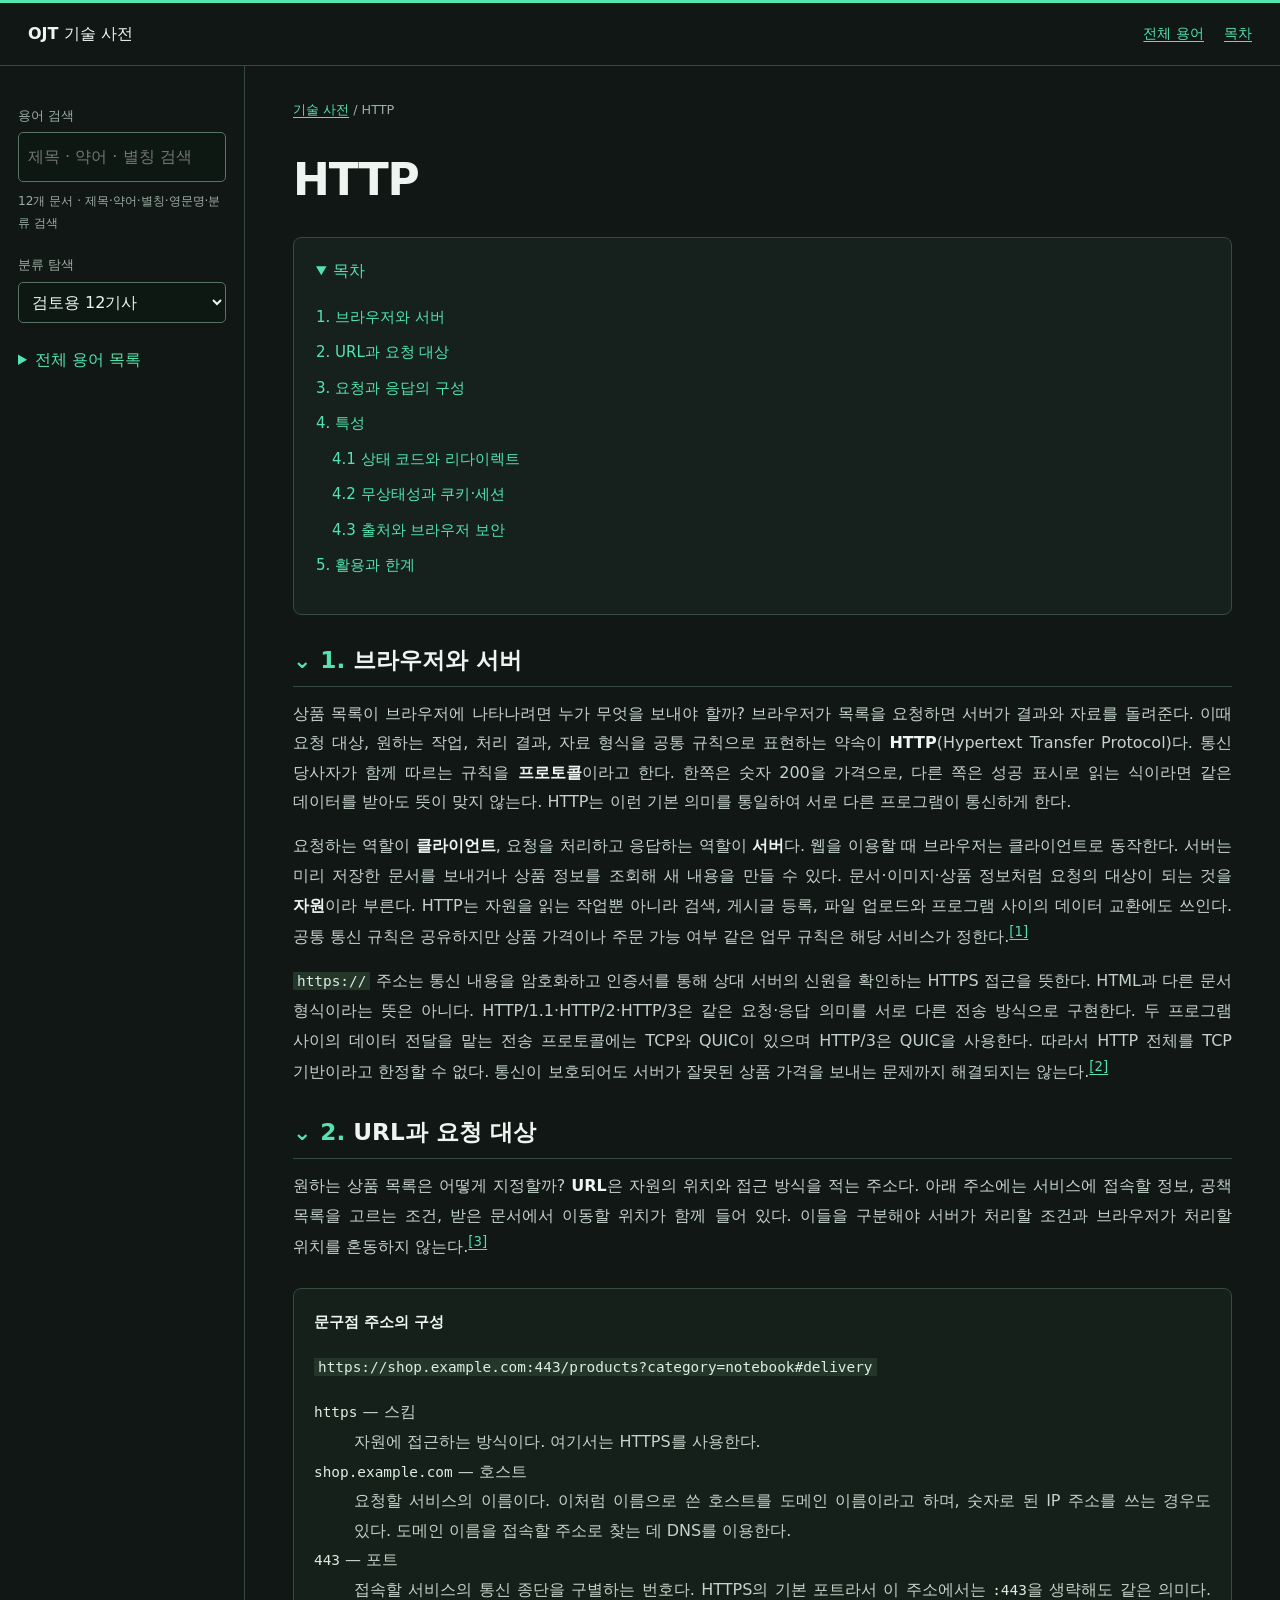
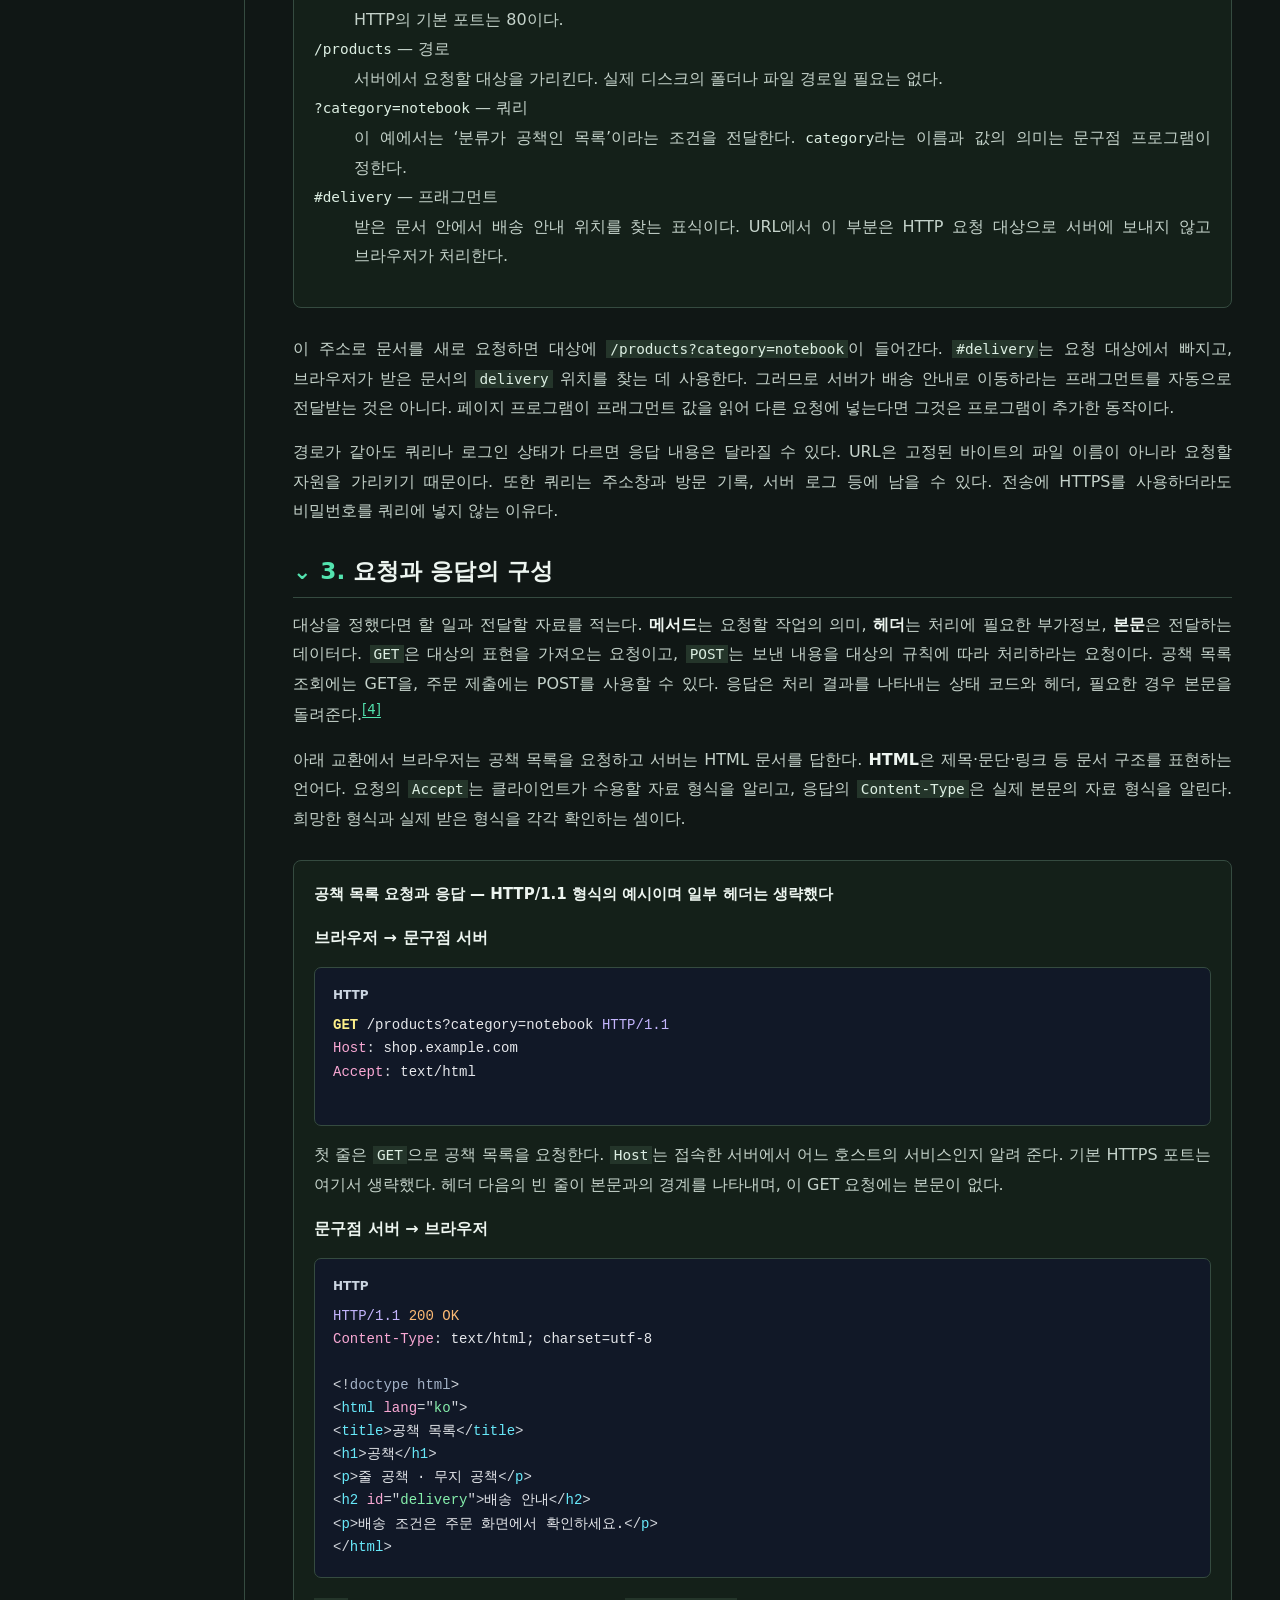
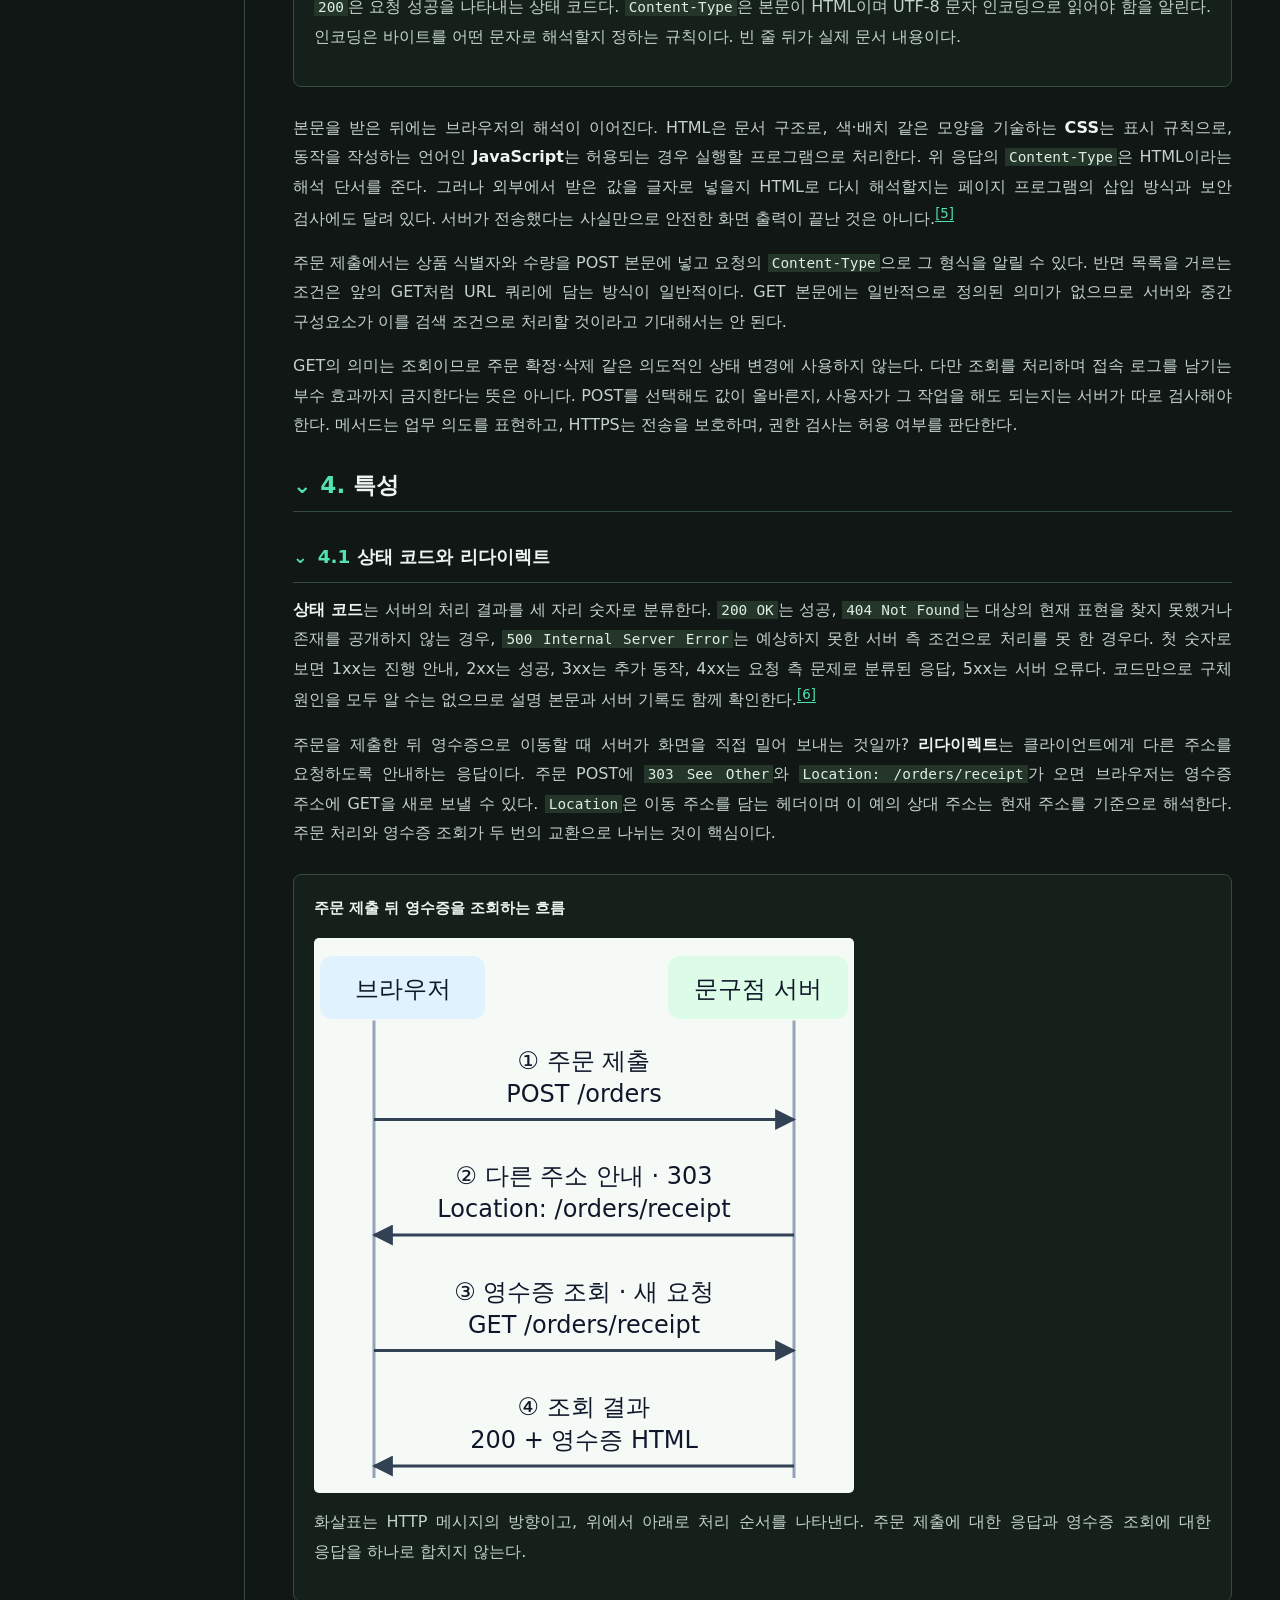
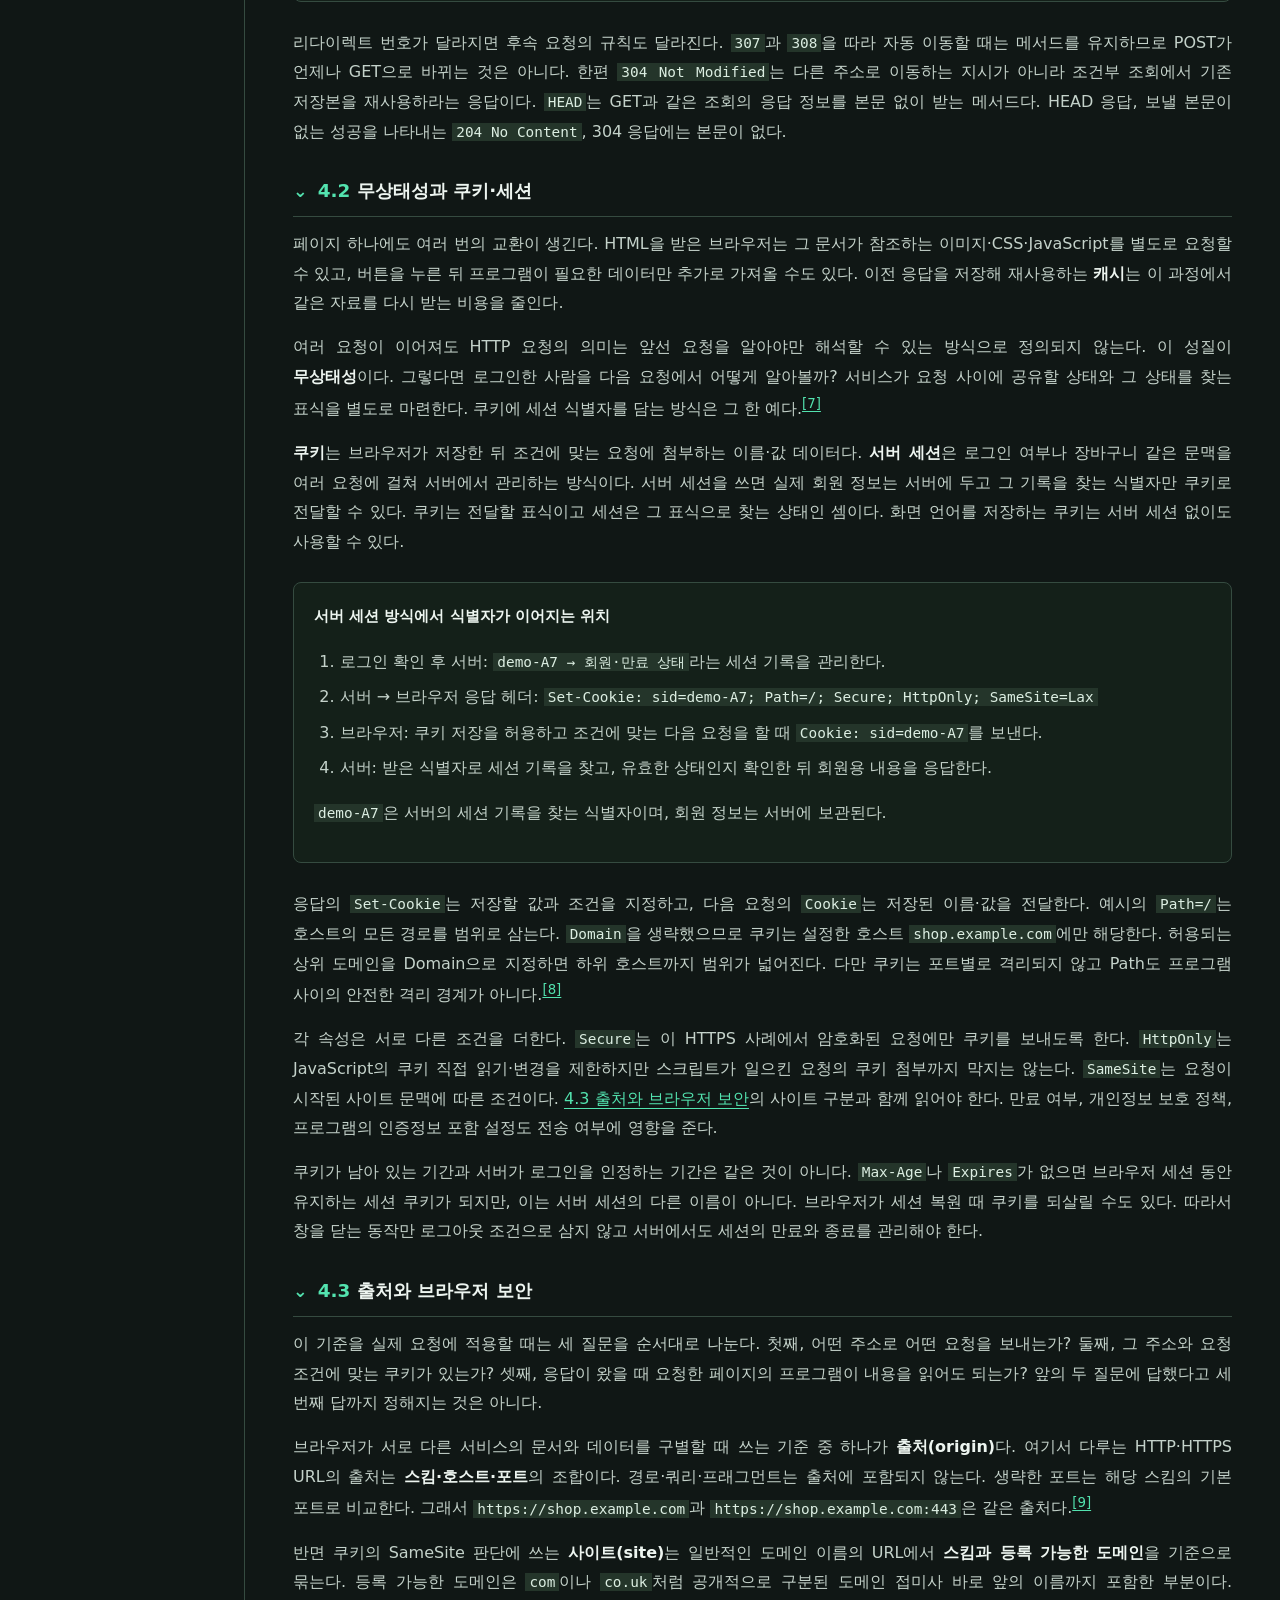
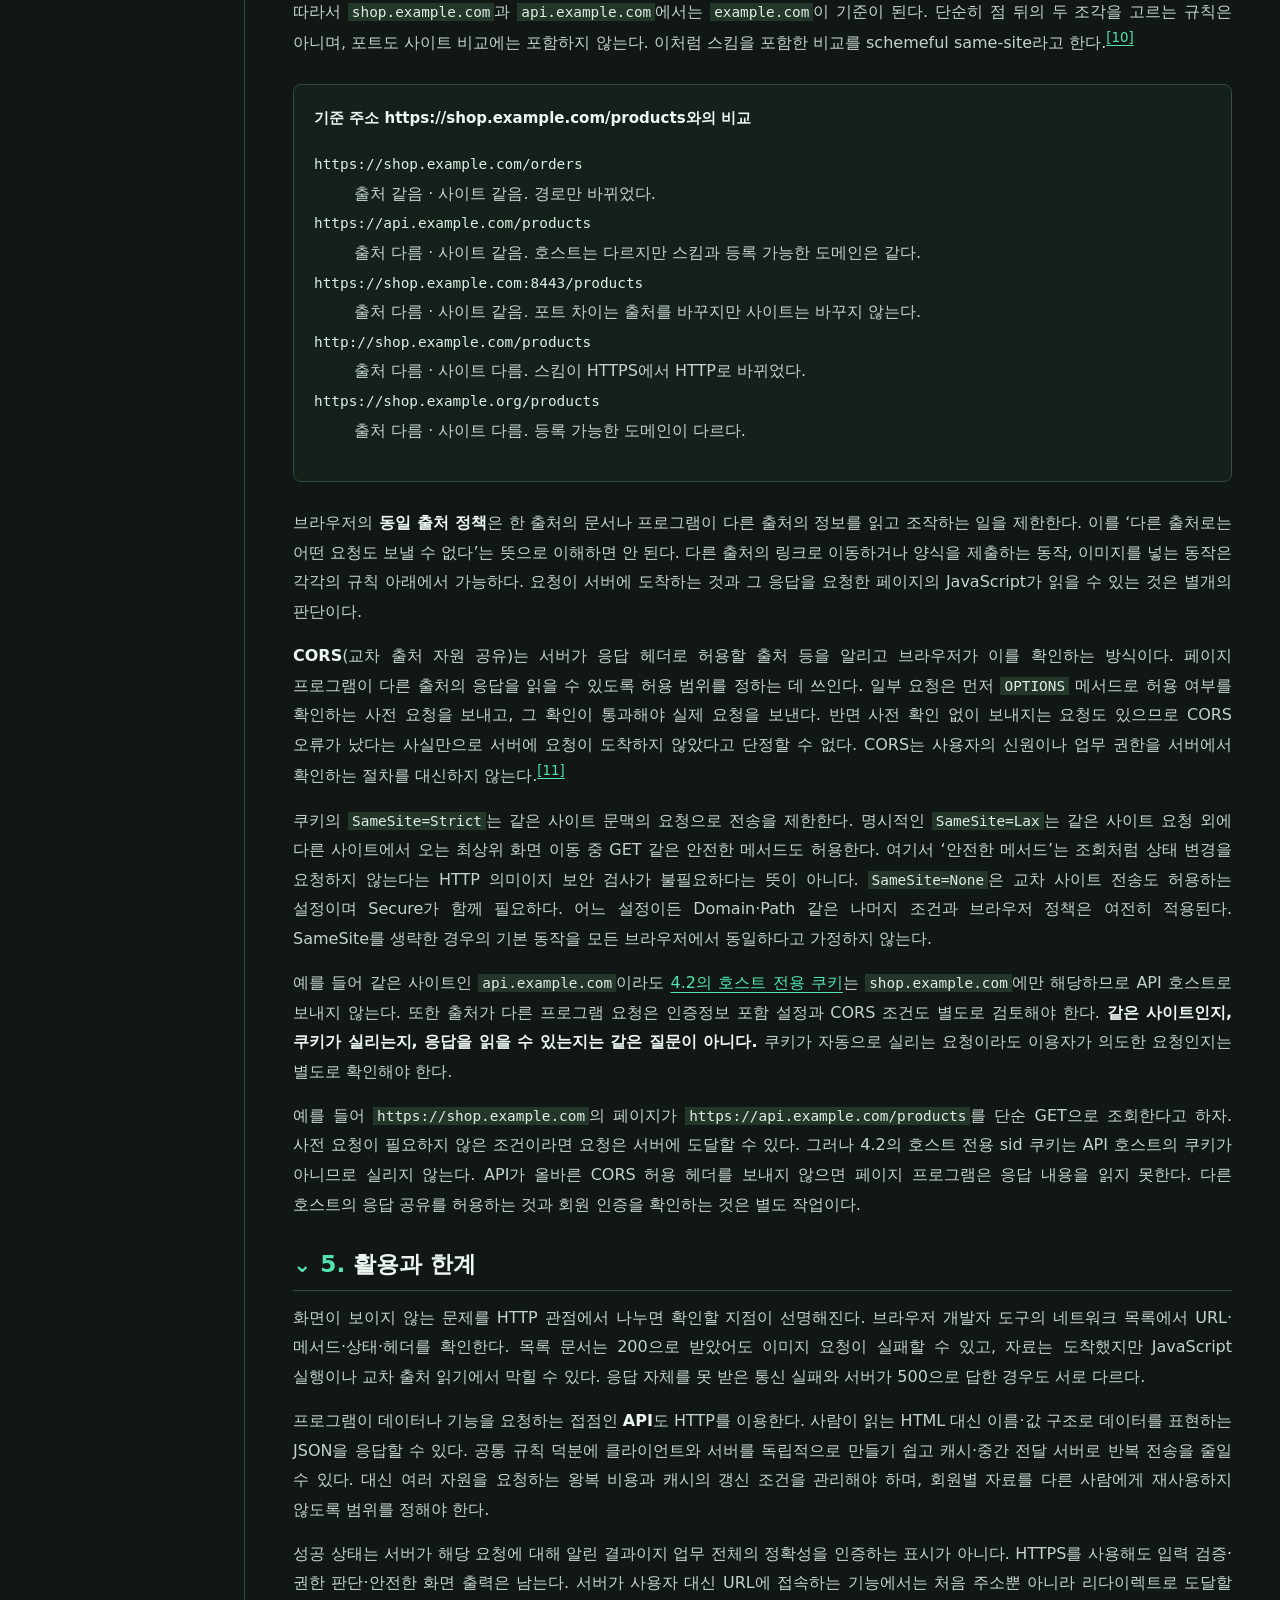
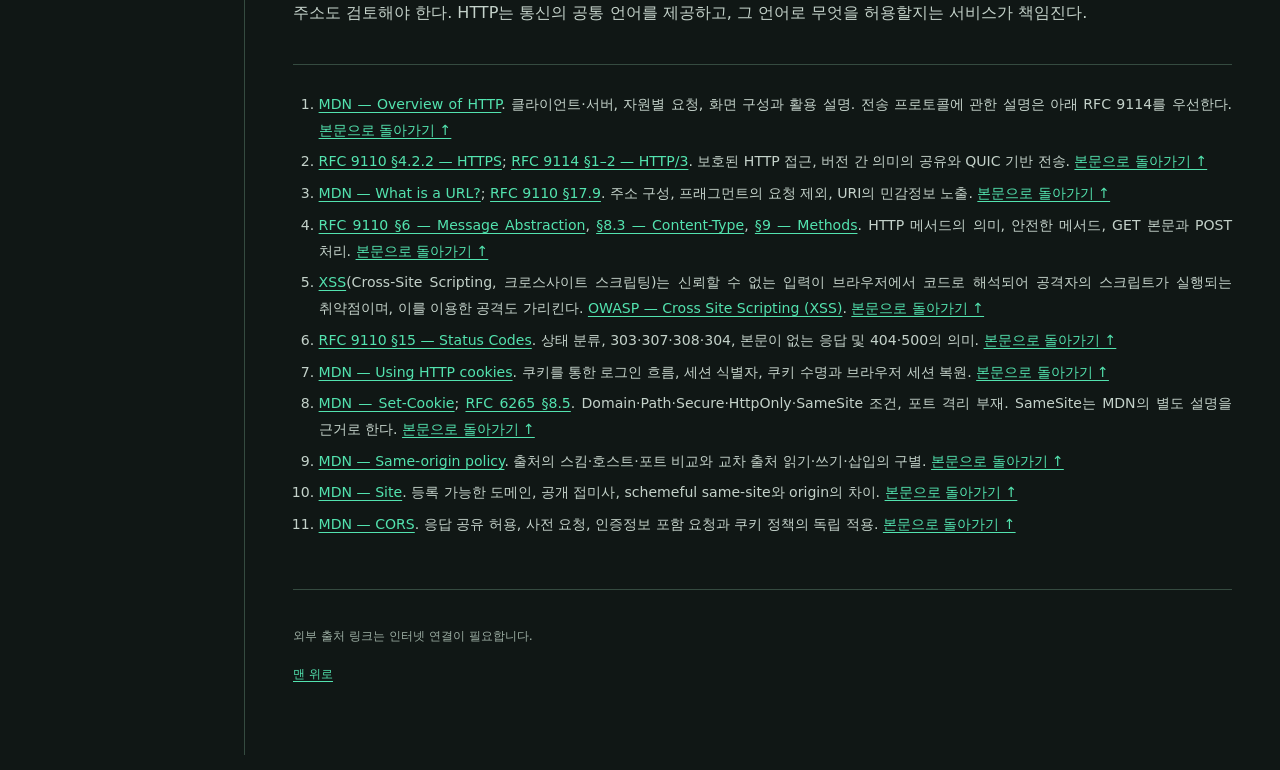
==== commit f9ec0c79: "Add collapsible sections and consistent heading spacing" ====
--- a/HTTP와_웹_요청.html
+++ b/HTTP와_웹_요청.html
@@ -2,6 +2,8 @@
 <html lang="ko"><head><meta charset="utf-8"><meta name="viewport" content="width=device-width, initial-scale=1"><meta name="description" content="검토용 12기사 HTML 눈검사"><title>HTTP · OJT 기술 사전</title><script src="assets/wiki.js" defer></script><script src="assets/footnotes.js" defer></script><script src="assets/reader-content.js" defer></script><link rel="stylesheet" href="assets/pilot.css"><link rel="stylesheet" href="assets/code-color.css">
 <script defer src="assets/prism-local.js"></script>
 <script defer src="assets/code-color.js"></script>
+<link rel="stylesheet" href="assets/section-ui.css">
+<script defer src="assets/section-ui.js"></script>
 </head>
 <body class="article-page"><a class="skip-link" href="#main">본문 바로가기</a>
 <header class="site-header"><a class="site-brand" href="index.html">OJT <span>기술 사전</span></a><nav aria-label="상단"><a href="index.html">전체 용어</a><a href="#toc">목차</a></nav></header>
--- a/assets/pilot.css
+++ b/assets/pilot.css
@@ -6,3 +6,53 @@
 
 /* Terminology12: visible hierarchy without changing authored TOC text. */
 .toc .numbered-toc > li > ol { padding-left: 1rem; }
+
+/* justify12_01: approved prose alignment only; authored HTML is unchanged.
+   Keep navigation, headings, diagram labels, tables and block code out of scope. */
+body.article-page main:has(#references) :is(p, dd, .note):not(figure *, nav *, footer *, table *, pre *, .related-links > p:first-child),
+body.article-page main #references li,
+body.article-page main #schedule-trace-new > li,
+body.article-page main #trace-example > p:last-child,
+body.article-page main #vl-rdbms-arrow,
+body.article-page main #visual-operating-system > p,
+body.article-page main #coupling-boundary > p,
+body.article-page main #visual-http-url dd,
+body.article-page main #visual-http-messages > pre + p,
+body.article-page main #visual-http-redirect > p,
+body.article-page main #visual-http-session > p,
+body.article-page main #visual-http-boundaries dd,
+body.article-page main #visual-hashing > p:last-child,
+body.article-page main #text-output-new figure :is(p, dd),
+body.article-page:has(main #references) #footnote-preview-content,
+body.article-page:has(main #references) #footnote-preview-content :is(p, li, dd) {
+  text-align: justify;
+  text-align-last: start;
+}
+
+/* prose_width12_01: use the available article column, not a fixed prose cap.
+   Scope to the twelve article shells; index and legacy compatibility stay intact. */
+body.article-page:has(main #references) .wiki-layout,
+body.article-page:has(main #references) main.page {
+  max-width: none;
+}
+/* Retain the approved prose alignment selectors and long-token emergency wrap. */
+
+body.article-page main:has(#references) :is(p, dd, .note):not(figure *, nav *, footer *, table *, pre *, .related-links > p:first-child),
+body.article-page main #references li,
+body.article-page main #schedule-trace-new > li,
+body.article-page main #trace-example > p:last-child,
+body.article-page main #vl-rdbms-arrow,
+body.article-page main #visual-operating-system > p,
+body.article-page main #coupling-boundary > p,
+body.article-page main #visual-http-url dd,
+body.article-page main #visual-http-messages > pre + p,
+body.article-page main #visual-http-redirect > p,
+body.article-page main #visual-http-session > p,
+body.article-page main #visual-http-boundaries dd,
+body.article-page main #visual-hashing > p:last-child,
+body.article-page main #text-output-new figure :is(p, dd),
+body.article-page:has(main #references) #footnote-preview-content,
+body.article-page:has(main #references) #footnote-preview-content :is(p, li, dd) {
+  word-break: keep-all;
+  overflow-wrap: anywhere;
+}
--- a/assets/section-ui.css
+++ b/assets/section-ui.css
@@ -0,0 +1,52 @@
+/* section_ui12_01 — independently written; use after pilot.css. */
+body.article-page main[data-section-ui] { --section-ui-gap: 1.75rem; }
+body.article-page main[data-section-ui] .section-ui-shell {
+  display: flow-root; margin-block: 0; padding-block: 0; border-top: 0;
+}
+body.article-page main[data-section-ui] :is(h2,h3) {
+  margin: 0; padding: var(--section-ui-gap) 0 .5rem;
+  border-bottom: 1px solid var(--line); word-break: keep-all;
+  overflow-wrap: anywhere;
+}
+.section-ui-toggle {
+  display: flex; align-items: baseline; gap: .55rem; width: 100%;
+  border: 0; padding: 0; background: transparent; color: inherit;
+  font: inherit; font-weight: inherit; line-height: inherit; text-align: left;
+  word-break: inherit; overflow-wrap: inherit;
+}
+.section-ui-label { min-width: 0; }
+.section-ui-number { color: var(--accent); }
+body.article-page main[data-section-ui] :has(+ :is(h2,h3,.section-ui-shell)) { margin-bottom: 0; }
+.section-ui-toggle::before {
+  content: '⌄'; flex: 0 0 1rem; color: var(--accent);
+  font-size: .95em; font-weight: 600;
+}
+.section-ui-toggle[aria-expanded="false"]::before { content: '›'; }
+.section-ui-toggle:focus-visible { outline: 3px solid #ffdf88; outline-offset: 4px; }
+.section-ui-panel { display: flow-root; padding-top: .75rem; min-width: 0; }
+.section-ui-panel > :first-child { margin-top: 0; }
+.section-ui-panel > :last-child { margin-bottom: 0; }
+.section-ui-panel:has(> :is(h2,h3,.section-ui-shell):first-child) { padding-top: 0; }
+main table.section-ui-comparison { table-layout: fixed; width: 100%; }
+main table.section-ui-comparison caption {
+  padding: .65rem .75rem; background: var(--soft); color: var(--ink);
+  border: 1px solid var(--line); border-bottom: 0; font-weight: 650;
+  text-align: center; word-break: keep-all; overflow-wrap: anywhere;
+}
+main table.section-ui-comparison tr > :is(td,th) {
+  width: 33.333333%; word-break: keep-all; overflow-wrap: anywhere;
+}
+main table.section-ui-comparison thead th { text-align: center; }
+@media(max-width:760px) {
+  /* Preserve the existing labeled-card mode; 1/3 widths belong to real columns,
+     never to stacked block cells. Row headers must span the card as well. */
+  .split-manuscript table.section-ui-comparison tr > :is(td,th),
+  .vl-typed table.section-ui-comparison.vl-responsive tr > :is(td,th) {
+    display: block; width: 100%;
+  }
+}
+@media print {
+  body.article-page main[data-section-ui] .section-ui-panel[hidden] { display: flow-root !important; }
+  .section-ui-toggle::before { content: none; }
+  .section-ui-toggle { display: block; }
+}
